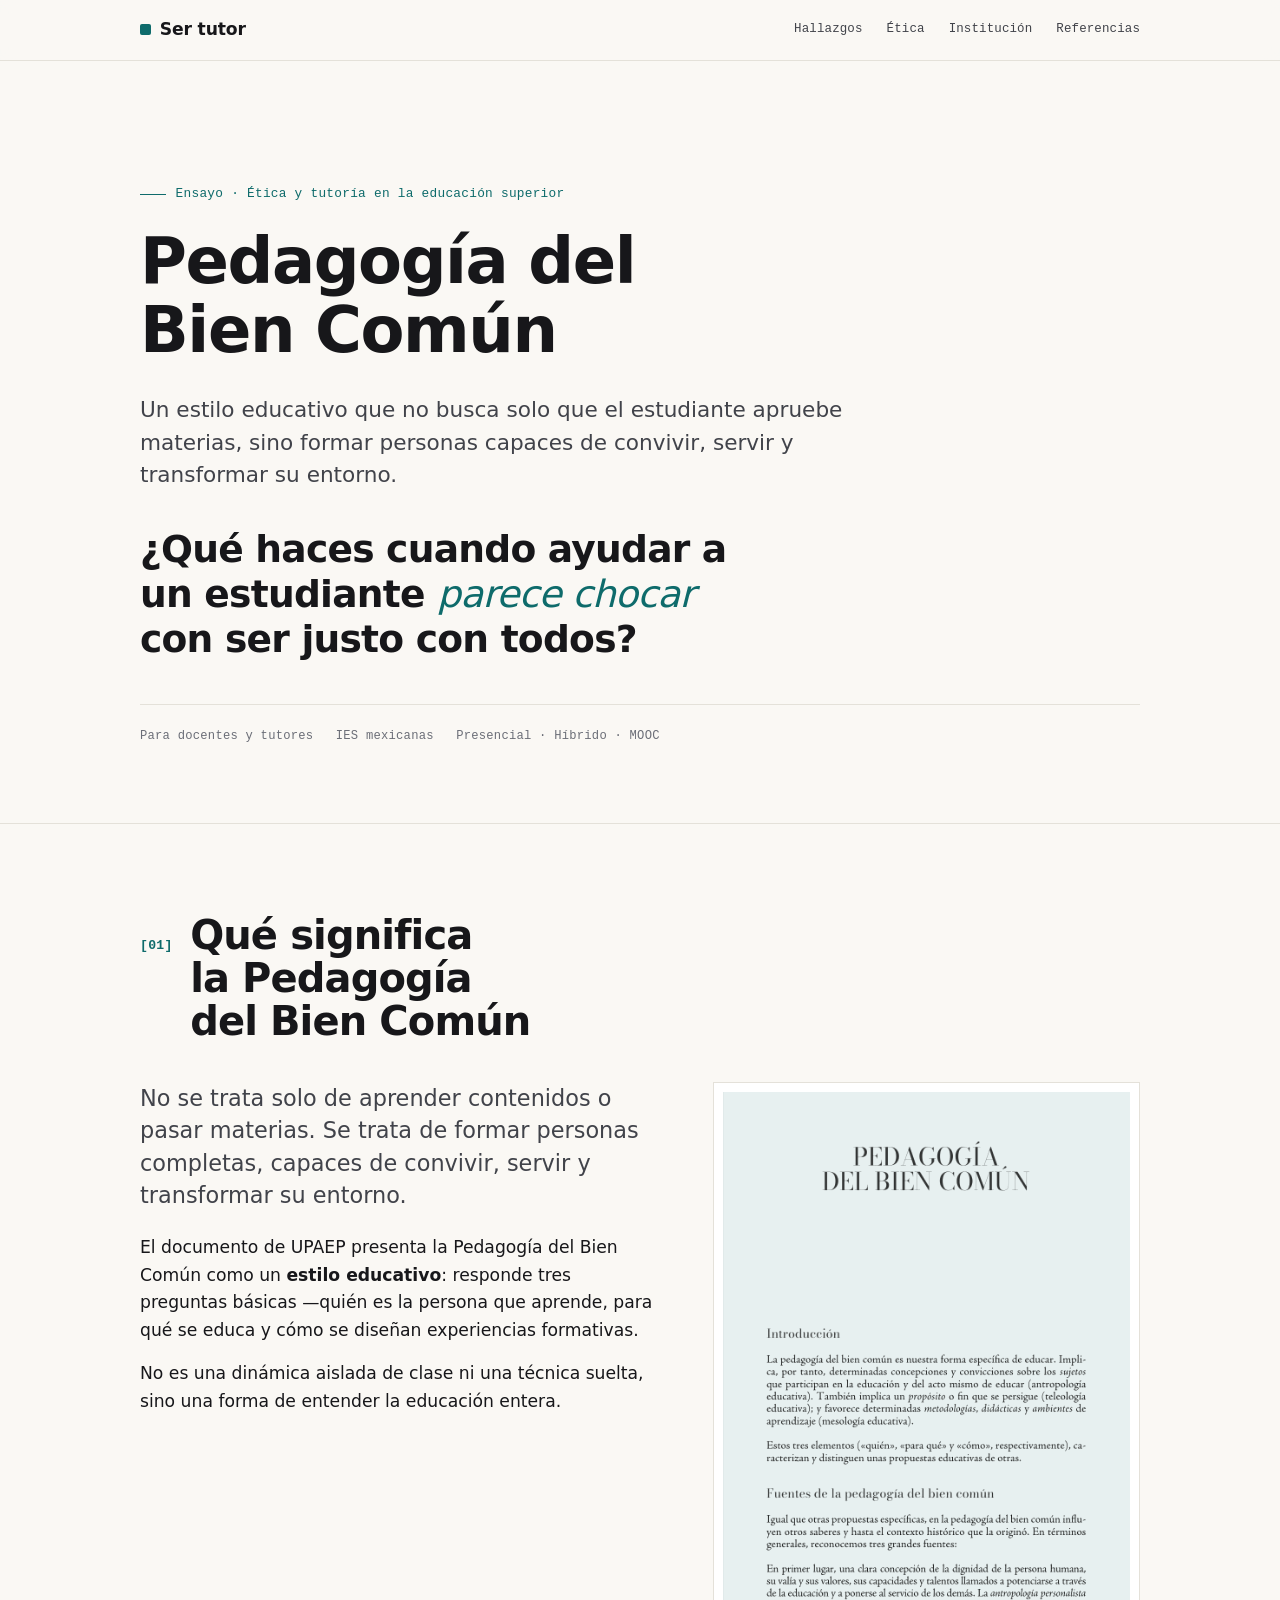
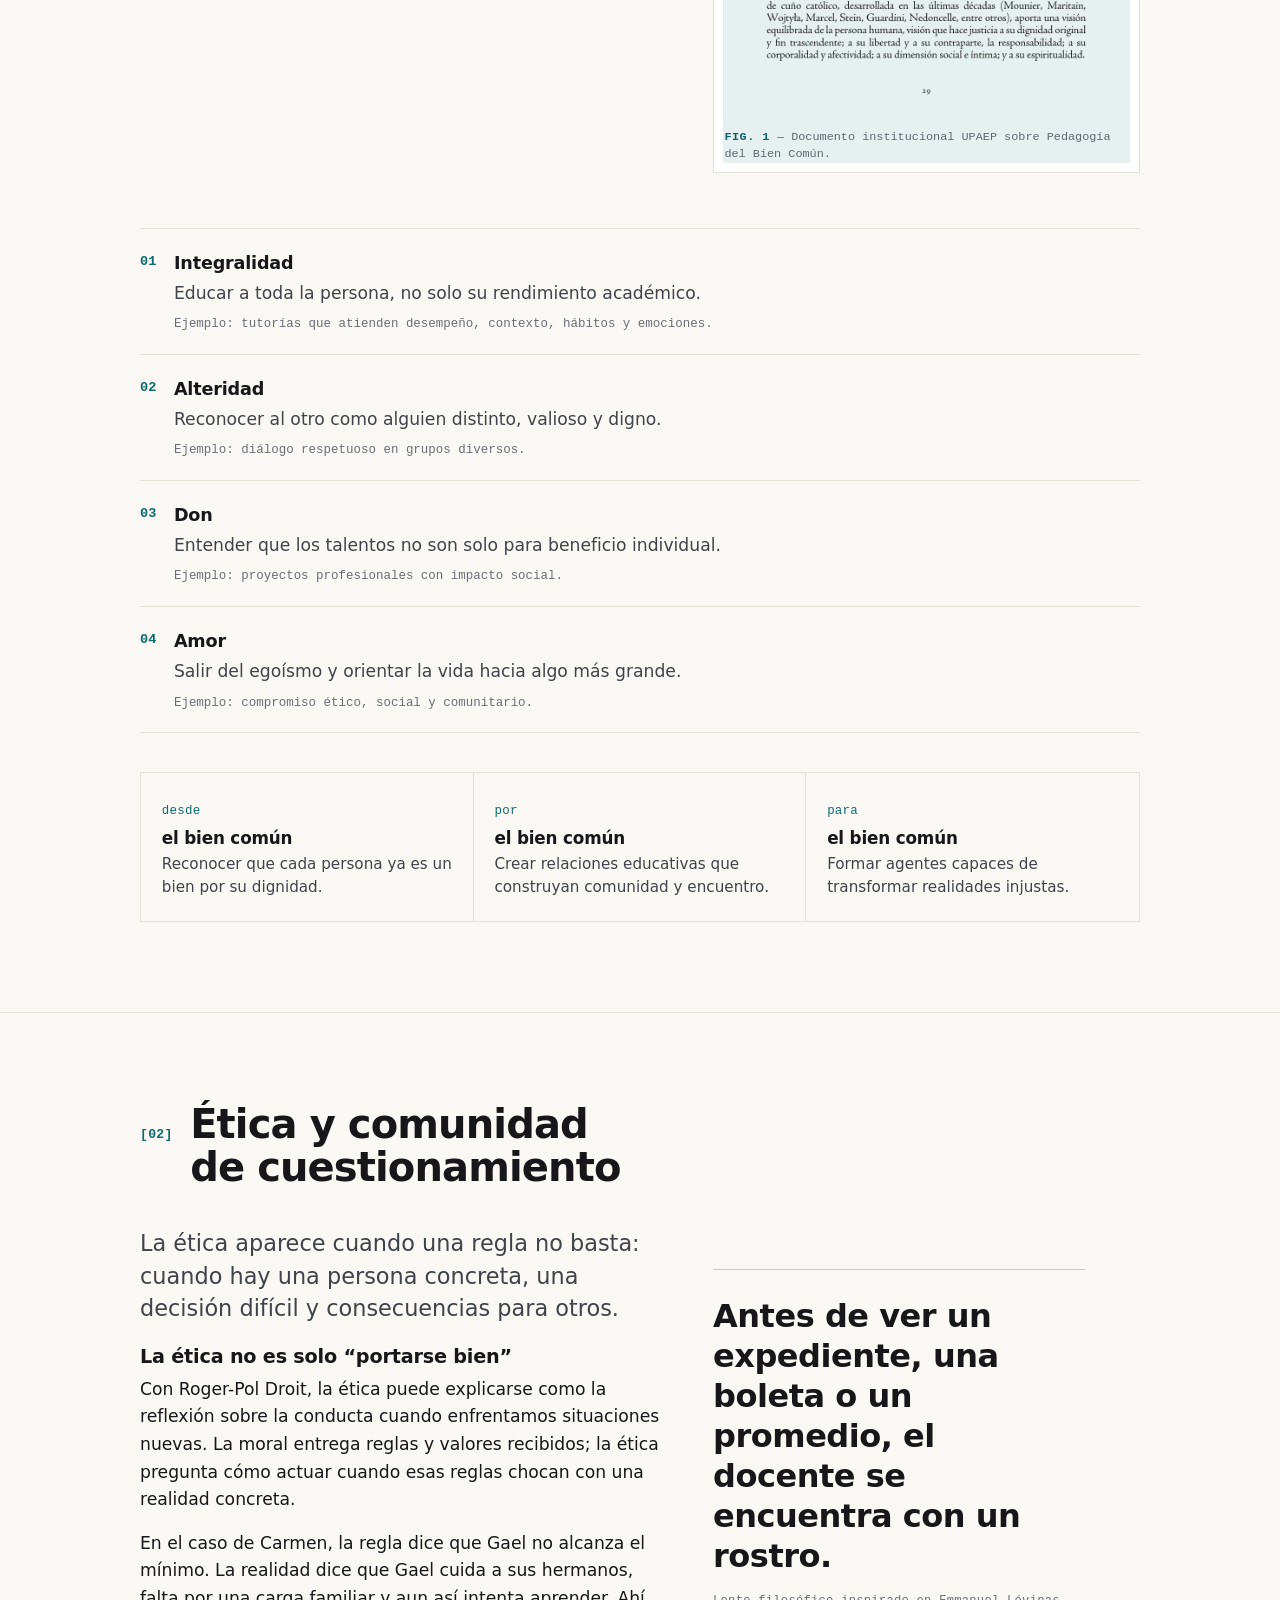
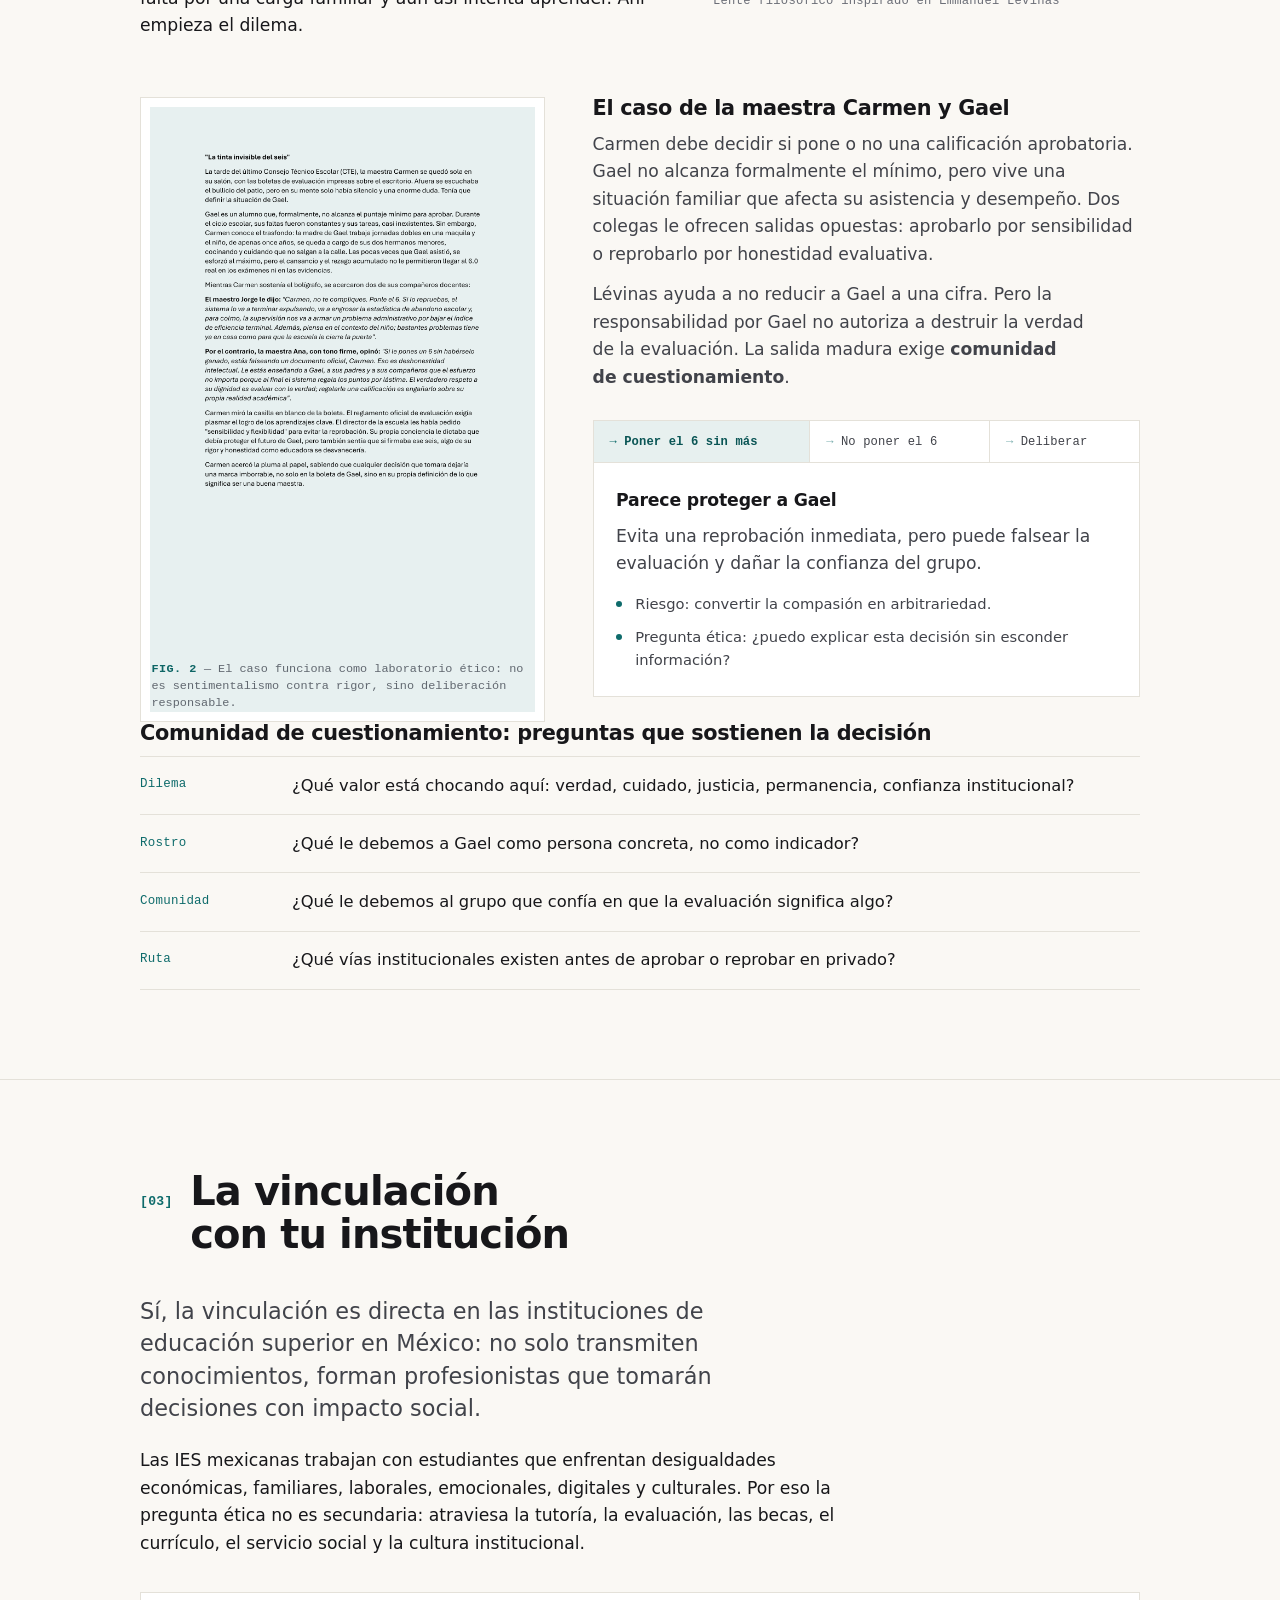
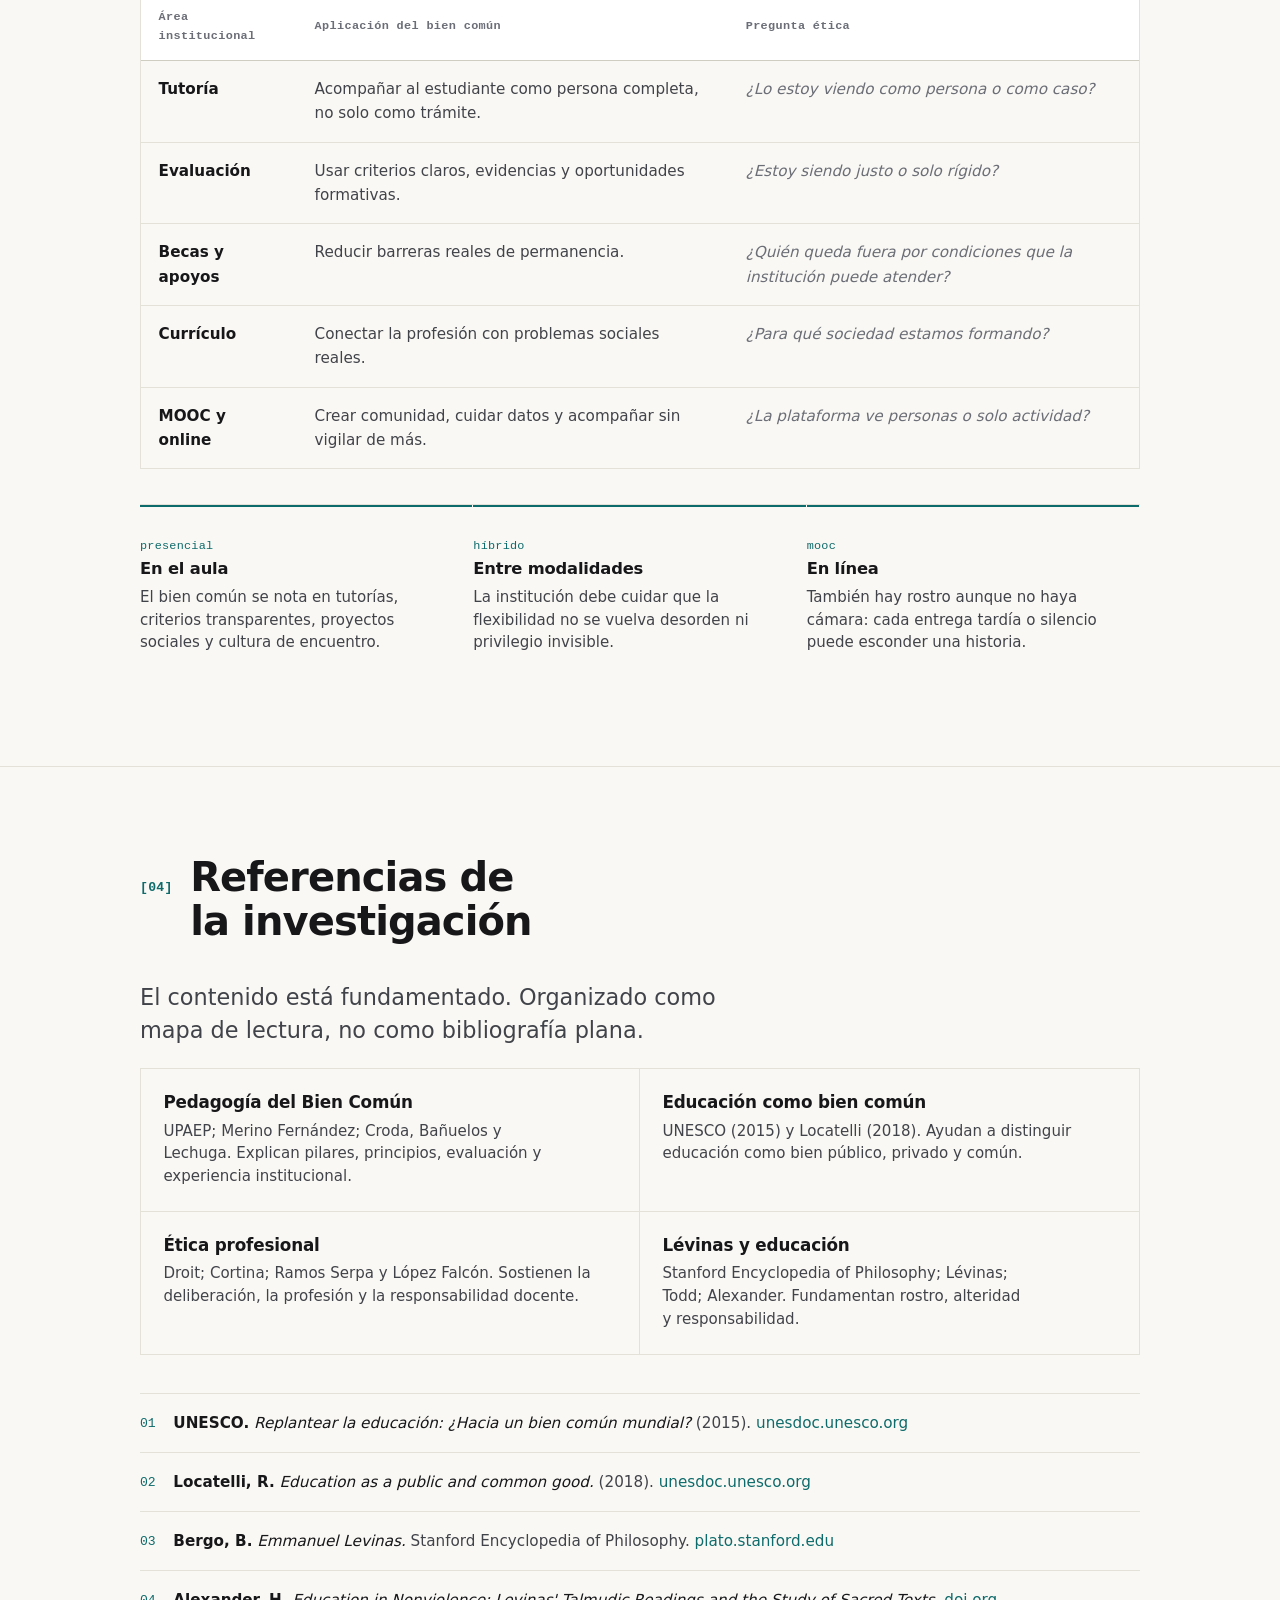
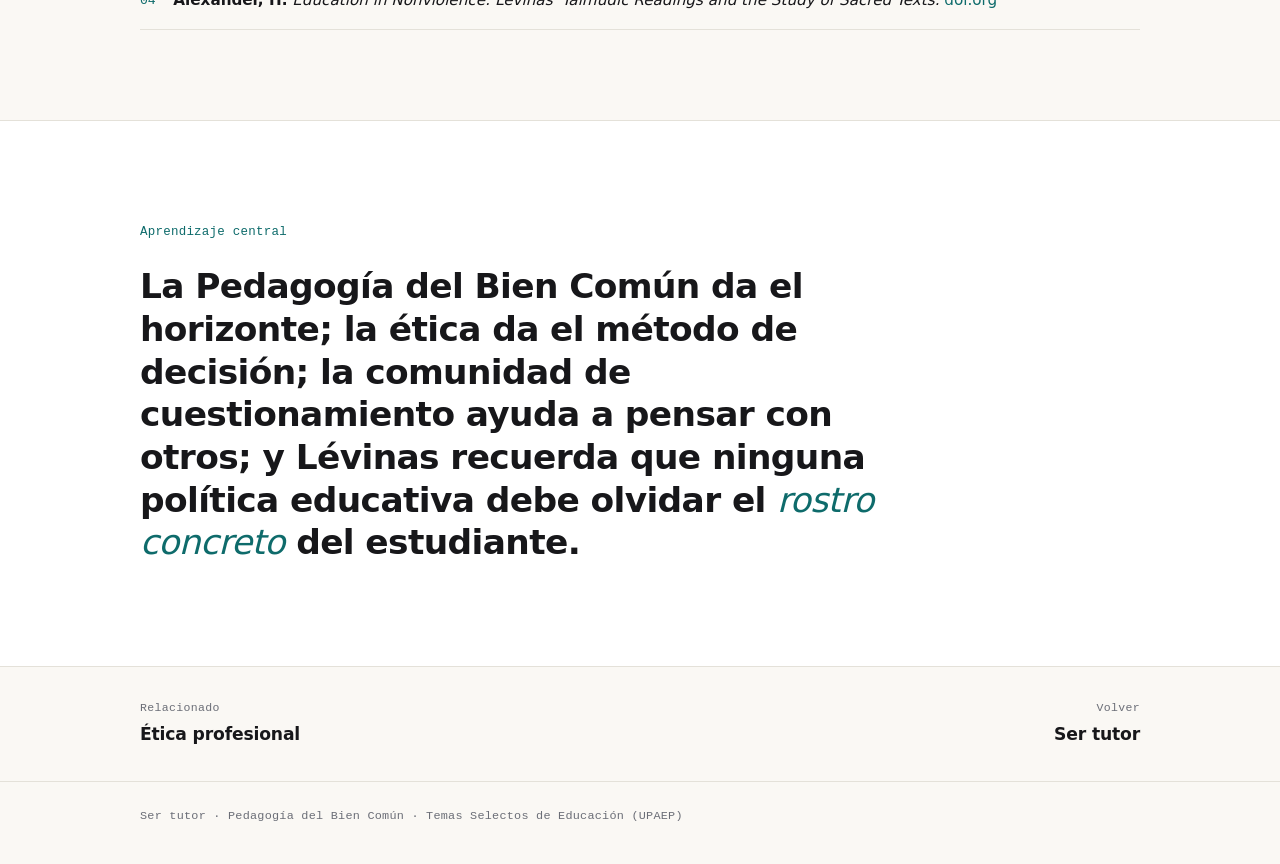
==== docs/bien-comun/index.html @ 8f594c64 "bien-comun: rediseño del sitio real (registro editorial minimal) La página describía el *plan* de un" ====
<!doctype html>
<html lang="es">
<head>
<meta charset="utf-8">
<meta name="viewport" content="width=device-width, initial-scale=1">
<title>Pedagogía del Bien Común · Ser tutor</title>
<meta name="description" content="Un estilo educativo que parte de la dignidad de cada estudiante: qué significa la Pedagogía del Bien Común, su relación con la ética y la comunidad de cuestionamiento, y su vinculación con las instituciones de educación superior en México. Con el caso de Carmen y Gael.">
<style>
  :root{
    --paper:#faf8f4;
    --surface:#ffffff;
    --ink:#17171a;
    --ink-soft:#41434a;
    --muted:#6b6e77;
    --accent:#0e6b6b;
    --accent-strong:#0a5555;
    --accent-wash:#e7f0ef;
    --line:#e4e1d9;
    --line-strong:#cfccc2;

    --sans:system-ui,-apple-system,"Segoe UI",Roboto,Helvetica,Arial,sans-serif;
    --mono:ui-monospace,"SF Mono","Roboto Mono",Menlo,Consolas,monospace;

    --measure:min(100% - 2.5rem, 1000px);
    --prose:66ch;

    --z-nav:100;

    --e-out:cubic-bezier(.22,1,.36,1);
  }

  *,*::before,*::after{box-sizing:border-box}
  html{-webkit-text-size-adjust:100%;scroll-behavior:smooth}
  @media (prefers-reduced-motion:reduce){html{scroll-behavior:auto}}

  body{
    margin:0;
    background:var(--paper);
    color:var(--ink);
    font-family:var(--sans);
    font-size:clamp(1rem,.97rem + .2vw,1.075rem);
    line-height:1.6;
    -webkit-font-smoothing:antialiased;
    text-rendering:optimizeLegibility;
  }

  h1,h2,h3{
    font-weight:640;
    line-height:1.08;
    letter-spacing:-.022em;
    margin:0;
    text-wrap:balance;
  }
  p{margin:0;text-wrap:pretty}
  a{color:var(--accent);text-decoration:none}
  a:hover{color:var(--accent-strong)}
  img{max-width:100%;display:block}

  .wrap{width:var(--measure);margin-inline:auto}

  /* ---------- nav ---------- */
  .nav{
    position:sticky;top:0;z-index:var(--z-nav);
    background:color-mix(in srgb,var(--paper) 86%,transparent);
    backdrop-filter:saturate(1.05) blur(8px);
    border-bottom:1px solid var(--line);
  }
  .nav__in{
    width:var(--measure);margin-inline:auto;
    height:60px;display:flex;align-items:center;justify-content:space-between;gap:1rem;
  }
  .brand{display:inline-flex;align-items:center;gap:.55rem;color:var(--ink);font-weight:600;letter-spacing:-.01em}
  .brand .sq{width:11px;height:11px;background:var(--accent);border-radius:2px}
  .nav__links{display:flex;gap:1.5rem;font-family:var(--mono);font-size:.78rem;letter-spacing:.01em}
  .nav__links a{color:var(--ink-soft)}
  .nav__links a:hover{color:var(--accent)}
  @media (max-width:720px){ .nav__links{display:none} }

  /* ---------- hero ---------- */
  .hero{padding:clamp(4rem,9vw,8rem) 0 clamp(3rem,6vw,5rem)}
  .kicker{
    font-family:var(--mono);font-size:.8rem;letter-spacing:.02em;
    color:var(--accent);text-transform:none;margin:0 0 1.4rem;
    display:inline-flex;align-items:center;gap:.6rem;
  }
  .kicker::before{content:"";width:26px;height:1px;background:var(--accent)}
  .hero h1{font-size:clamp(2.6rem,6.2vw,4rem);max-width:15ch}
  .hero__deck{
    margin:1.8rem 0 0;max-width:52ch;
    font-size:clamp(1.12rem,1rem + .7vw,1.35rem);color:var(--ink-soft);line-height:1.5;
  }
  .hero__q{
    margin:2.2rem 0 0;max-width:24ch;
    font-size:clamp(1.5rem,1.1rem + 2vw,2.35rem);
    line-height:1.2;font-weight:600;letter-spacing:-.02em;text-wrap:balance;
  }
  .hero__q em{font-style:italic;font-weight:500;color:var(--accent)}
  .hero__meta{
    margin:2.6rem 0 0;padding-top:1.4rem;border-top:1px solid var(--line);
    font-family:var(--mono);font-size:.76rem;color:var(--muted);letter-spacing:.02em;
    display:flex;flex-wrap:wrap;gap:.5rem 1.4rem;
  }

  /* ---------- section scaffold ---------- */
  .section{padding:clamp(3.5rem,7vw,6.5rem) 0;border-top:1px solid var(--line)}
  .s-head{
    display:grid;grid-template-columns:auto 1fr;gap:1.1rem;align-items:baseline;
    margin:0 0 2.4rem;
  }
  .s-index{font-family:var(--mono);font-size:.82rem;color:var(--accent);font-weight:600;letter-spacing:.02em;white-space:nowrap}
  .s-head h2{font-size:clamp(1.7rem,1.2rem + 2vw,2.5rem);max-width:20ch}
  .lede{
    font-size:clamp(1.15rem,1rem + .8vw,1.4rem);color:var(--ink-soft);line-height:1.45;
    max-width:44ch;margin:0 0 1.4rem;
  }
  .prose{max-width:var(--prose)}
  .prose p + p{margin-top:1rem}
  .prose h3{font-size:1.2rem;margin:0 0 .5rem;letter-spacing:-.01em}

  /* two-column split */
  .split{display:grid;grid-template-columns:1.1fr .9fr;gap:clamp(1.8rem,4vw,3.4rem);align-items:start}
  @media (max-width:760px){ .split{grid-template-columns:1fr} }

  /* ---------- figures ---------- */
  figure{margin:0}
  .fig{position:relative;background:var(--surface);border:1px solid var(--line);padding:.55rem}
  .fig img{width:100%;height:auto;filter:grayscale(1) contrast(1.03) brightness(1.02)}
  .fig::after{
    content:"";position:absolute;inset:.55rem;
    background:var(--accent);mix-blend-mode:multiply;opacity:.1;pointer-events:none;
  }
  .fig figcaption{
    font-family:var(--mono);font-size:.74rem;color:var(--muted);line-height:1.45;
    margin-top:.6rem;padding-left:.1rem;
  }
  .fig figcaption b{color:var(--accent);font-weight:600;letter-spacing:.04em}

  /* ---------- ruled lists (pillars, questions, refs) ---------- */
  .ruled{margin:0;padding:0;list-style:none;border-top:1px solid var(--line)}
  .ruled > li{
    display:grid;grid-template-columns:auto 1fr;gap:1.1rem;
    padding:1.25rem 0;border-bottom:1px solid var(--line);
  }
  .ruled .n{font-family:var(--mono);font-size:.85rem;color:var(--accent);font-weight:600;padding-top:.15rem}
  .ruled .term{font-weight:640;letter-spacing:-.01em;font-size:1.1rem}
  .ruled .desc{color:var(--ink-soft);margin-top:.15rem}
  .ruled .eg{display:block;margin-top:.5rem;font-family:var(--mono);font-size:.78rem;color:var(--muted);line-height:1.5}

  /* triad: desde / por / para */
  .triad{display:grid;grid-template-columns:repeat(3,1fr);gap:0;margin-top:2.4rem;border:1px solid var(--line)}
  .triad > div{padding:1.4rem 1.3rem;border-right:1px solid var(--line)}
  .triad > div:last-child{border-right:0}
  .triad .prep{font-family:var(--mono);font-size:.78rem;color:var(--accent);letter-spacing:.02em}
  .triad h3{margin:.4rem 0 .4rem;font-size:1.05rem;letter-spacing:-.01em}
  .triad p{color:var(--ink-soft);font-size:.95rem;line-height:1.5}
  @media (max-width:640px){ .triad{grid-template-columns:1fr}.triad>div{border-right:0;border-bottom:1px solid var(--line)}.triad>div:last-child{border-bottom:0} }

  /* ---------- pull quote ---------- */
  .pull{
    margin:2.6rem 0 0;padding-top:1.6rem;border-top:1px solid var(--line-strong);
    max-width:34ch;
  }
  .pull blockquote{
    margin:0;font-size:clamp(1.4rem,1.05rem + 1.6vw,2rem);line-height:1.25;
    font-weight:560;letter-spacing:-.015em;text-wrap:balance;
  }
  .pull cite{
    display:block;margin-top:1rem;font-style:normal;
    font-family:var(--mono);font-size:.76rem;color:var(--muted);letter-spacing:.02em;
  }

  /* ---------- case + route widget ---------- */
  .case{margin-top:clamp(2.4rem,5vw,3.6rem)}
  .case__grid{display:grid;grid-template-columns:.85fr 1.15fr;gap:clamp(1.8rem,4vw,3rem);align-items:start}
  @media (max-width:820px){ .case__grid{grid-template-columns:1fr} }
  .case h3{font-size:1.3rem;margin:0 0 .7rem;letter-spacing:-.015em}
  .case p{color:var(--ink-soft)}
  .case p + p{margin-top:.8rem}

  .routes{margin-top:1.8rem;border:1px solid var(--line);background:var(--surface)}
  .routes__tabs{display:flex;flex-wrap:wrap;gap:0;border-bottom:1px solid var(--line)}
  .route{
    flex:1 1 auto;appearance:none;background:transparent;border:0;cursor:pointer;
    font-family:var(--mono);font-size:.76rem;color:var(--ink-soft);letter-spacing:.01em;
    padding:.85rem 1rem;text-align:left;border-right:1px solid var(--line);
    display:inline-flex;align-items:center;gap:.45rem;transition:color .2s var(--e-out),background .2s var(--e-out);
  }
  .route:last-child{border-right:0}
  .route::before{content:"→";color:var(--accent);opacity:.55;transition:opacity .2s var(--e-out)}
  .route:hover{color:var(--ink);background:var(--accent-wash)}
  .route[aria-pressed="true"]{color:var(--accent-strong);background:var(--accent-wash);font-weight:600}
  .route[aria-pressed="true"]::before{opacity:1}
  .route:focus-visible{outline:2px solid var(--accent);outline-offset:-2px}

  .route-panel{padding:1.5rem 1.4rem}
  .route-panel h4{margin:0 0 .5rem;font-size:1.08rem;font-weight:640;letter-spacing:-.01em}
  .route-panel p{margin:0 0 .9rem;color:var(--ink-soft)}
  .route-panel ul{margin:0;padding:0;list-style:none;display:grid;gap:.55rem}
  .route-panel li{position:relative;padding-left:1.2rem;font-size:.92rem;color:var(--ink-soft)}
  .route-panel li::before{content:"";position:absolute;left:0;top:.62em;width:6px;height:6px;background:var(--accent);border-radius:50%}
  .route-swap{transition:opacity .22s var(--e-out)}
  .route-swap.is-swapping{opacity:0}

  /* community questions */
  .cq-head{font-size:1.15rem;margin:clamp(2.4rem,5vw,3.2rem) 0 1.4rem;letter-spacing:-.01em}
  .cq{margin:0;padding:0;list-style:none;border-top:1px solid var(--line)}
  .cq li{display:grid;grid-template-columns:8.5rem 1fr;gap:1rem;padding:1.05rem 0;border-bottom:1px solid var(--line)}
  .cq .lbl{font-family:var(--mono);font-size:.78rem;color:var(--accent);letter-spacing:.02em;padding-top:.1rem}
  .cq .qq{color:var(--ink);font-size:1.02rem;line-height:1.45}
  @media (max-width:560px){ .cq li{grid-template-columns:1fr;gap:.25rem} }

  /* ---------- table ---------- */
  .table-scroll{overflow-x:auto;margin-top:2.2rem;border:1px solid var(--line)}
  table{border-collapse:collapse;width:100%;min-width:640px;font-size:.95rem}
  thead th{
    text-align:left;font-family:var(--mono);font-size:.74rem;letter-spacing:.03em;color:var(--muted);
    font-weight:600;padding:.9rem 1.1rem;border-bottom:1px solid var(--line-strong);background:var(--surface);
  }
  tbody td{padding:1rem 1.1rem;border-bottom:1px solid var(--line);vertical-align:top;color:var(--ink-soft)}
  tbody tr:last-child td{border-bottom:0}
  tbody td:first-child{color:var(--ink);font-weight:600}
  tbody td:last-child{font-style:italic;color:var(--muted)}

  /* modes row */
  .modes{display:grid;grid-template-columns:repeat(3,1fr);gap:0;margin-top:2.2rem;border-top:1px solid var(--line)}
  .modes > div{padding:1.4rem 1.3rem 1.4rem 0;border-top:2px solid var(--accent);margin-right:1px}
  .modes h3{font-size:1.02rem;margin:.2rem 0 .5rem;letter-spacing:-.01em}
  .modes p{color:var(--ink-soft);font-size:.94rem;line-height:1.5}
  .modes .mk{font-family:var(--mono);font-size:.74rem;color:var(--accent);letter-spacing:.02em}
  @media (max-width:640px){ .modes{grid-template-columns:1fr;gap:1.4rem} }

  /* ---------- references ---------- */
  .ref-groups{display:grid;grid-template-columns:repeat(2,1fr);gap:0;border:1px solid var(--line)}
  .ref-groups > div{padding:1.5rem 1.4rem;border-right:1px solid var(--line);border-bottom:1px solid var(--line)}
  .ref-groups > div:nth-child(2n){border-right:0}
  .ref-groups > div:nth-last-child(-n+2){border-bottom:0}
  .ref-groups h3{font-size:1.05rem;margin:0 0 .5rem;letter-spacing:-.01em}
  .ref-groups p{color:var(--ink-soft);font-size:.94rem;line-height:1.5}
  @media (max-width:640px){
    .ref-groups{grid-template-columns:1fr}
    .ref-groups > div{border-right:0}
    .ref-groups > div:nth-last-child(-n+2){border-bottom:1px solid var(--line)}
    .ref-groups > div:last-child{border-bottom:0}
  }
  .sources{margin:2.4rem 0 0;padding:0;list-style:none;counter-reset:src;border-top:1px solid var(--line)}
  .sources li{
    counter-increment:src;display:grid;grid-template-columns:auto 1fr;gap:1.1rem;
    padding:1.05rem 0;border-bottom:1px solid var(--line);font-size:.95rem;color:var(--ink-soft);
  }
  .sources li::before{content:counter(src,decimal-leading-zero);font-family:var(--mono);font-size:.82rem;color:var(--accent);padding-top:.1rem}
  .sources em{font-style:italic;color:var(--ink)}
  .sources cite{font-style:normal;color:var(--ink);font-weight:600}

  /* ---------- closing ---------- */
  .closing{padding:clamp(4rem,8vw,7rem) 0;border-top:1px solid var(--line);background:var(--surface)}
  .closing p{
    max-width:34ch;font-size:clamp(1.4rem,1.05rem + 1.7vw,2.15rem);line-height:1.24;
    font-weight:560;letter-spacing:-.018em;text-wrap:balance;
  }
  .closing p em{font-style:italic;color:var(--accent);font-weight:500}
  .closing .tag{display:block;font-family:var(--mono);font-size:.78rem;color:var(--accent);letter-spacing:.02em;margin-bottom:1.4rem}

  /* ---------- pager + footer ---------- */
  .pager{border-top:1px solid var(--line)}
  .pager__in{width:var(--measure);margin-inline:auto;display:flex;justify-content:space-between;gap:1.5rem;padding:2rem 0}
  .pager a{max-width:46%;color:var(--ink);font-weight:600;letter-spacing:-.01em}
  .pager a:hover{color:var(--accent)}
  .pager .dir{display:block;font-family:var(--mono);font-size:.72rem;color:var(--muted);letter-spacing:.03em;font-weight:400;margin-bottom:.2rem}
  .pager .nx{text-align:right;margin-left:auto}
  .foot{border-top:1px solid var(--line);padding:1.6rem 0 2.4rem}
  .foot__in{width:var(--measure);margin-inline:auto;font-family:var(--mono);font-size:.74rem;color:var(--muted);letter-spacing:.02em}

  /* ---------- motion: default is fully visible; is-in plays a one-shot entrance ---------- */
  @keyframes revealIn{from{opacity:0;transform:translateY(16px)}to{opacity:1;transform:none}}
  .reveal.is-in{animation:revealIn .7s var(--e-out) both}
  @media (prefers-reduced-motion:reduce){
    .reveal.is-in{animation:none}
    .route-swap,.route{transition:none}
  }
</style>
</head>
<body>

<header class="nav">
  <div class="nav__in">
    <a class="brand" href="../index.html"><span class="sq" aria-hidden="true"></span>Ser tutor</a>
    <nav class="nav__links" aria-label="Secciones">
      <a href="#hallazgos">Hallazgos</a>
      <a href="#etica">Ética</a>
      <a href="#institucion">Institución</a>
      <a href="#referencias">Referencias</a>
    </nav>
  </div>
</header>

<main>
  <!-- HERO -->
  <section class="hero">
    <div class="wrap">
      <p class="kicker">Ensayo · Ética y tutoría en la educación superior</p>
      <h1>Pedagogía del Bien Común</h1>
      <p class="hero__deck">Un estilo educativo que no busca solo que el estudiante apruebe materias, sino formar personas capaces de convivir, servir y transformar su entorno.</p>
      <p class="hero__q">¿Qué haces cuando ayudar a un estudiante <em>parece chocar</em> con ser justo con todos?</p>
      <p class="hero__meta">
        <span>Para docentes y tutores</span>
        <span>IES mexicanas</span>
        <span>Presencial · Híbrido · MOOC</span>
      </p>
    </div>
  </section>

  <!-- 01 HALLAZGOS -->
  <section class="section" id="hallazgos">
    <div class="wrap">
      <div class="s-head">
        <span class="s-index">[01]</span>
        <h2>Qué significa la Pedagogía del Bien Común</h2>
      </div>

      <div class="split">
        <div class="prose">
          <p class="lede">No se trata solo de aprender contenidos o pasar materias. Se trata de formar personas completas, capaces de convivir, servir y transformar su entorno.</p>
          <p>El documento de UPAEP presenta la Pedagogía del Bien Común como un <strong>estilo educativo</strong>: responde tres preguntas básicas —quién es la persona que aprende, para qué se educa y cómo se diseñan experiencias formativas.</p>
          <p>No es una dinámica aislada de clase ni una técnica suelta, sino una forma de entender la educación entera.</p>
        </div>
        <figure class="fig reveal">
          <img src="assets/upaep-pedagogia.jpg" alt="Página del documento institucional de UPAEP donde inicia la sección sobre Pedagogía del Bien Común" loading="lazy">
          <figcaption><b>FIG. 1</b> — Documento institucional UPAEP sobre Pedagogía del Bien Común.</figcaption>
        </figure>
      </div>

      <ol class="ruled reveal" style="margin-top:clamp(2.4rem,5vw,3.4rem)">
        <li>
          <span class="n">01</span>
          <div>
            <span class="term">Integralidad</span>
            <p class="desc">Educar a toda la persona, no solo su rendimiento académico.</p>
            <small class="eg">Ejemplo: tutorías que atienden desempeño, contexto, hábitos y emociones.</small>
          </div>
        </li>
        <li>
          <span class="n">02</span>
          <div>
            <span class="term">Alteridad</span>
            <p class="desc">Reconocer al otro como alguien distinto, valioso y digno.</p>
            <small class="eg">Ejemplo: diálogo respetuoso en grupos diversos.</small>
          </div>
        </li>
        <li>
          <span class="n">03</span>
          <div>
            <span class="term">Don</span>
            <p class="desc">Entender que los talentos no son solo para beneficio individual.</p>
            <small class="eg">Ejemplo: proyectos profesionales con impacto social.</small>
          </div>
        </li>
        <li>
          <span class="n">04</span>
          <div>
            <span class="term">Amor</span>
            <p class="desc">Salir del egoísmo y orientar la vida hacia algo más grande.</p>
            <small class="eg">Ejemplo: compromiso ético, social y comunitario.</small>
          </div>
        </li>
      </ol>

      <div class="triad reveal">
        <div>
          <span class="prep">desde</span>
          <h3>el bien común</h3>
          <p>Reconocer que cada persona ya es un bien por su dignidad.</p>
        </div>
        <div>
          <span class="prep">por</span>
          <h3>el bien común</h3>
          <p>Crear relaciones educativas que construyan comunidad y encuentro.</p>
        </div>
        <div>
          <span class="prep">para</span>
          <h3>el bien común</h3>
          <p>Formar agentes capaces de transformar realidades injustas.</p>
        </div>
      </div>
    </div>
  </section>

  <!-- 02 ÉTICA -->
  <section class="section" id="etica">
    <div class="wrap">
      <div class="s-head">
        <span class="s-index">[02]</span>
        <h2>Ética y comunidad de cuestionamiento</h2>
      </div>

      <div class="split">
        <div class="prose">
          <p class="lede">La ética aparece cuando una regla no basta: cuando hay una persona concreta, una decisión difícil y consecuencias para otros.</p>
          <h3>La ética no es solo “portarse bien”</h3>
          <p>Con Roger-Pol Droit, la ética puede explicarse como la reflexión sobre la conducta cuando enfrentamos situaciones nuevas. La moral entrega reglas y valores recibidos; la ética pregunta cómo actuar cuando esas reglas chocan con una realidad concreta.</p>
          <p>En el caso de Carmen, la regla dice que Gael no alcanza el mínimo. La realidad dice que Gael cuida a sus hermanos, falta por una carga familiar y aun así intenta aprender. Ahí empieza el dilema.</p>
        </div>
        <div class="pull reveal">
          <blockquote>Antes de ver un expediente, una boleta o un promedio, el docente se encuentra con un rostro.</blockquote>
          <cite>Lente filosófico inspirado en Emmanuel Lévinas</cite>
        </div>
      </div>

      <div class="case">
        <div class="case__grid">
          <figure class="fig reveal">
            <img src="assets/tinta-seis-caso.jpg" alt="Documento del caso «La tinta invisible del seis»" loading="lazy">
            <figcaption><b>FIG. 2</b> — El caso funciona como laboratorio ético: no es sentimentalismo contra rigor, sino deliberación responsable.</figcaption>
          </figure>
          <div>
            <h3>El caso de la maestra Carmen y Gael</h3>
            <p>Carmen debe decidir si pone o no una calificación aprobatoria. Gael no alcanza formalmente el mínimo, pero vive una situación familiar que afecta su asistencia y desempeño. Dos colegas le ofrecen salidas opuestas: aprobarlo por sensibilidad o reprobarlo por honestidad evaluativa.</p>
            <p>Lévinas ayuda a no reducir a Gael a una cifra. Pero la responsabilidad por Gael no autoriza a destruir la verdad de la evaluación. La salida madura exige <strong>comunidad de cuestionamiento</strong>.</p>

            <div class="routes" role="group" aria-label="Rutas de decisión del caso">
              <div class="routes__tabs">
                <button type="button" class="route" data-route="six" aria-pressed="true">Poner el 6 sin más</button>
                <button type="button" class="route" data-route="fail" aria-pressed="false">No poner el 6</button>
                <button type="button" class="route" data-route="deliberate" aria-pressed="false">Deliberar</button>
              </div>
              <div class="route-panel" id="routePanel" aria-live="polite">
                <div class="route-swap" id="routeSwap">
                  <h4>Parece proteger a Gael</h4>
                  <p>Evita una reprobación inmediata, pero puede falsear la evaluación y dañar la confianza del grupo.</p>
                  <ul>
                    <li>Riesgo: convertir la compasión en arbitrariedad.</li>
                    <li>Pregunta ética: ¿puedo explicar esta decisión sin esconder información?</li>
                  </ul>
                </div>
              </div>
            </div>
          </div>
        </div>

        <h3 class="cq-head">Comunidad de cuestionamiento: preguntas que sostienen la decisión</h3>
        <ul class="cq reveal">
          <li><span class="lbl">Dilema</span><span class="qq">¿Qué valor está chocando aquí: verdad, cuidado, justicia, permanencia, confianza institucional?</span></li>
          <li><span class="lbl">Rostro</span><span class="qq">¿Qué le debemos a Gael como persona concreta, no como indicador?</span></li>
          <li><span class="lbl">Comunidad</span><span class="qq">¿Qué le debemos al grupo que confía en que la evaluación significa algo?</span></li>
          <li><span class="lbl">Ruta</span><span class="qq">¿Qué vías institucionales existen antes de aprobar o reprobar en privado?</span></li>
        </ul>
      </div>
    </div>
  </section>

  <!-- 03 INSTITUCIÓN -->
  <section class="section" id="institucion">
    <div class="wrap">
      <div class="s-head">
        <span class="s-index">[03]</span>
        <h2>La vinculación con tu institución</h2>
      </div>

      <div class="prose">
        <p class="lede">Sí, la vinculación es directa en las instituciones de educación superior en México: no solo transmiten conocimientos, forman profesionistas que tomarán decisiones con impacto social.</p>
        <p>Las IES mexicanas trabajan con estudiantes que enfrentan desigualdades económicas, familiares, laborales, emocionales, digitales y culturales. Por eso la pregunta ética no es secundaria: atraviesa la tutoría, la evaluación, las becas, el currículo, el servicio social y la cultura institucional.</p>
      </div>

      <div class="table-scroll reveal">
        <table>
          <thead>
            <tr>
              <th scope="col">Área institucional</th>
              <th scope="col">Aplicación del bien común</th>
              <th scope="col">Pregunta ética</th>
            </tr>
          </thead>
          <tbody>
            <tr><td>Tutoría</td><td>Acompañar al estudiante como persona completa, no solo como trámite.</td><td>¿Lo estoy viendo como persona o como caso?</td></tr>
            <tr><td>Evaluación</td><td>Usar criterios claros, evidencias y oportunidades formativas.</td><td>¿Estoy siendo justo o solo rígido?</td></tr>
            <tr><td>Becas y apoyos</td><td>Reducir barreras reales de permanencia.</td><td>¿Quién queda fuera por condiciones que la institución puede atender?</td></tr>
            <tr><td>Currículo</td><td>Conectar la profesión con problemas sociales reales.</td><td>¿Para qué sociedad estamos formando?</td></tr>
            <tr><td>MOOC y online</td><td>Crear comunidad, cuidar datos y acompañar sin vigilar de más.</td><td>¿La plataforma ve personas o solo actividad?</td></tr>
          </tbody>
        </table>
      </div>

      <div class="modes reveal">
        <div>
          <span class="mk">presencial</span>
          <h3>En el aula</h3>
          <p>El bien común se nota en tutorías, criterios transparentes, proyectos sociales y cultura de encuentro.</p>
        </div>
        <div>
          <span class="mk">híbrido</span>
          <h3>Entre modalidades</h3>
          <p>La institución debe cuidar que la flexibilidad no se vuelva desorden ni privilegio invisible.</p>
        </div>
        <div>
          <span class="mk">mooc</span>
          <h3>En línea</h3>
          <p>También hay rostro aunque no haya cámara: cada entrega tardía o silencio puede esconder una historia.</p>
        </div>
      </div>
    </div>
  </section>

  <!-- 04 REFERENCIAS -->
  <section class="section" id="referencias">
    <div class="wrap">
      <div class="s-head">
        <span class="s-index">[04]</span>
        <h2>Referencias de la investigación</h2>
      </div>

      <p class="lede">El contenido está fundamentado. Organizado como mapa de lectura, no como bibliografía plana.</p>

      <div class="ref-groups reveal">
        <div>
          <h3>Pedagogía del Bien Común</h3>
          <p>UPAEP; Merino Fernández; Croda, Bañuelos y Lechuga. Explican pilares, principios, evaluación y experiencia institucional.</p>
        </div>
        <div>
          <h3>Educación como bien común</h3>
          <p>UNESCO (2015) y Locatelli (2018). Ayudan a distinguir educación como bien público, privado y común.</p>
        </div>
        <div>
          <h3>Ética profesional</h3>
          <p>Droit; Cortina; Ramos Serpa y López Falcón. Sostienen la deliberación, la profesión y la responsabilidad docente.</p>
        </div>
        <div>
          <h3>Lévinas y educación</h3>
          <p>Stanford Encyclopedia of Philosophy; Lévinas; Todd; Alexander. Fundamentan rostro, alteridad y responsabilidad.</p>
        </div>
      </div>

      <ol class="sources">
        <li><div><cite>UNESCO.</cite> <em>Replantear la educación: ¿Hacia un bien común mundial?</em> (2015). <a href="https://unesdoc.unesco.org/ark:/48223/pf0000232697" target="_blank" rel="noopener">unesdoc.unesco.org</a></div></li>
        <li><div><cite>Locatelli, R.</cite> <em>Education as a public and common good.</em> (2018). <a href="https://unesdoc.unesco.org/ark:/48223/pf0000261614" target="_blank" rel="noopener">unesdoc.unesco.org</a></div></li>
        <li><div><cite>Bergo, B.</cite> <em>Emmanuel Levinas.</em> Stanford Encyclopedia of Philosophy. <a href="https://plato.stanford.edu/entries/levinas/" target="_blank" rel="noopener">plato.stanford.edu</a></div></li>
        <li><div><cite>Alexander, H.</cite> <em>Education in Nonviolence: Levinas' Talmudic Readings and the Study of Sacred Texts.</em> <a href="https://doi.org/10.1080/17449642.2014.890273" target="_blank" rel="noopener">doi.org</a></div></li>
      </ol>
    </div>
  </section>
</main>

<section class="closing">
  <div class="wrap">
    <span class="tag">Aprendizaje central</span>
    <p>La Pedagogía del Bien Común da el horizonte; la ética da el método de decisión; la comunidad de cuestionamiento ayuda a pensar con otros; y Lévinas recuerda que ninguna política educativa debe olvidar el <em>rostro concreto</em> del estudiante.</p>
  </div>
</section>

<nav class="pager" aria-label="Navegación del libro">
  <div class="pager__in">
    <a href="../cap6.html"><span class="dir">Relacionado</span>Ética profesional</a>
    <a class="nx" href="../index.html"><span class="dir">Volver</span>Ser tutor</a>
  </div>
</nav>

<footer class="foot">
  <div class="foot__in">Ser tutor · Pedagogía del Bien Común · Temas Selectos de Educación (UPAEP)</div>
</footer>

<script>
(function(){
  /* ---- case route widget ---- */
  var data={
    six:{
      title:"Parece proteger a Gael",
      body:"Evita una reprobación inmediata, pero puede falsear la evaluación y dañar la confianza del grupo.",
      bullets:["Riesgo: convertir la compasión en arbitrariedad.","Pregunta ética: ¿puedo explicar esta decisión sin esconder información?"]
    },
    fail:{
      title:"Parece proteger la regla",
      body:"Defiende la formalidad de la evaluación, pero puede ignorar una desigualdad real que la institución debería atender.",
      bullets:["Riesgo: confundir justicia con rigidez.","Pregunta ética: ¿estoy castigando una condición de vida que impidió aprender?"]
    },
    deliberate:{
      title:"Busca justicia con verdad",
      body:"Activa apoyos, documenta criterios, revisa evidencias, abre una ruta de recuperación y evita decidir en soledad.",
      bullets:["Riesgo: exige más trabajo institucional.","Pregunta ética: ¿qué decisión cuida a Gael sin romper la confianza común?"]
    }
  };
  var buttons=[].slice.call(document.querySelectorAll(".route"));
  var panel=document.getElementById("routePanel");
  var reduce=window.matchMedia("(prefers-reduced-motion:reduce)").matches;

  function build(item){
    var wrap=document.createElement("div");
    wrap.className="route-swap";
    var h=document.createElement("h4");h.textContent=item.title;
    var p=document.createElement("p");p.textContent=item.body;
    var ul=document.createElement("ul");
    item.bullets.forEach(function(t){var li=document.createElement("li");li.textContent=t;ul.appendChild(li);});
    wrap.appendChild(h);wrap.appendChild(p);wrap.appendChild(ul);
    return wrap;
  }
  function render(key){
    var item=data[key];if(!item)return;
    buttons.forEach(function(b){b.setAttribute("aria-pressed",b.getAttribute("data-route")===key?"true":"false");});
    var current=panel.querySelector(".route-swap");
    var next=build(item);
    if(reduce||!current){panel.innerHTML="";panel.appendChild(next);return;}
    current.classList.add("is-swapping");
    var done=false;
    var swap=function(){if(done)return;done=true;panel.innerHTML="";panel.appendChild(next);};
    current.addEventListener("transitionend",swap,{once:true});
    setTimeout(swap,260);
  }
  buttons.forEach(function(b){b.addEventListener("click",function(){render(b.getAttribute("data-route"));});});

  /* ---- scroll reveal: content is visible by default; is-in only adds a one-shot entrance ---- */
  if(!reduce && "IntersectionObserver" in window){
    var reveals=[].slice.call(document.querySelectorAll(".reveal"));
    var io=new IntersectionObserver(function(entries){
      entries.forEach(function(e){if(e.isIntersecting){e.target.classList.add("is-in");io.unobserve(e.target);}});
    },{rootMargin:"0px 0px -8% 0px",threshold:.08});
    reveals.forEach(function(el){io.observe(el);});
  }
})();
</script>
</body>
</html>
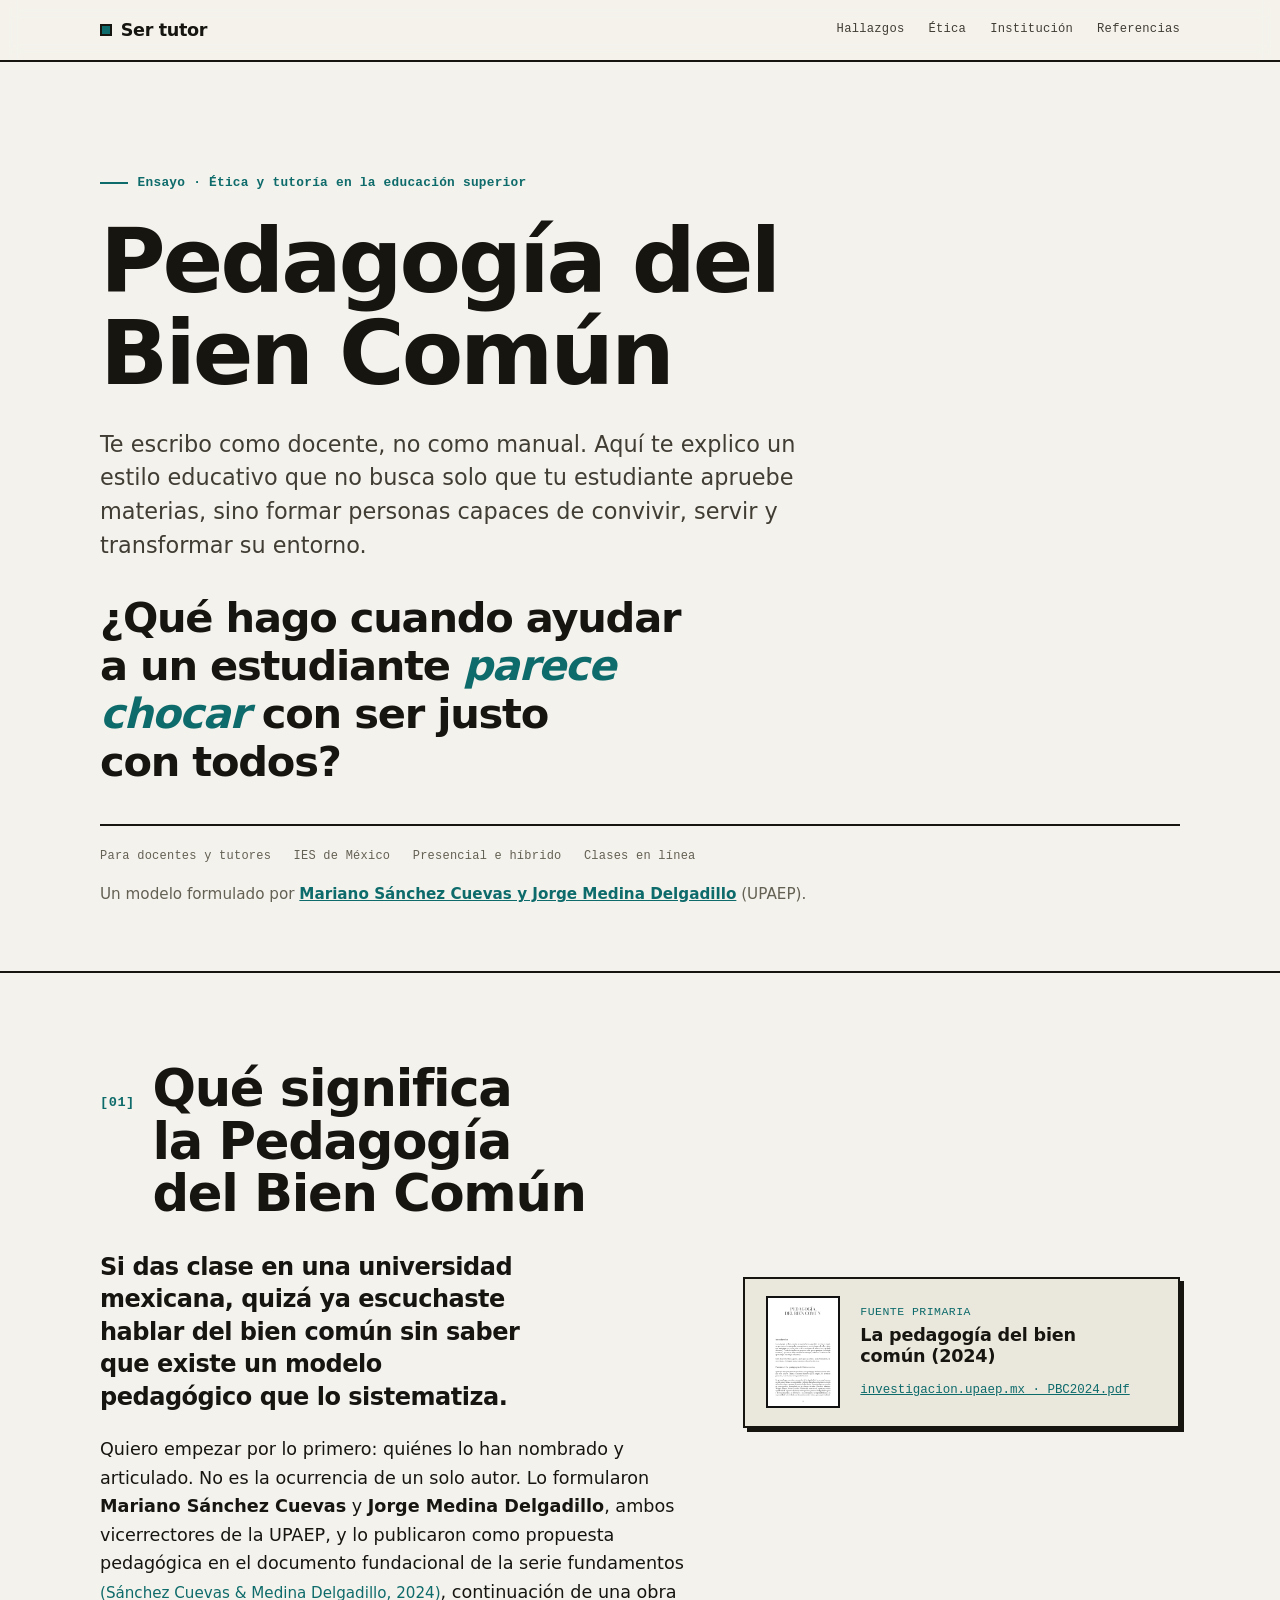
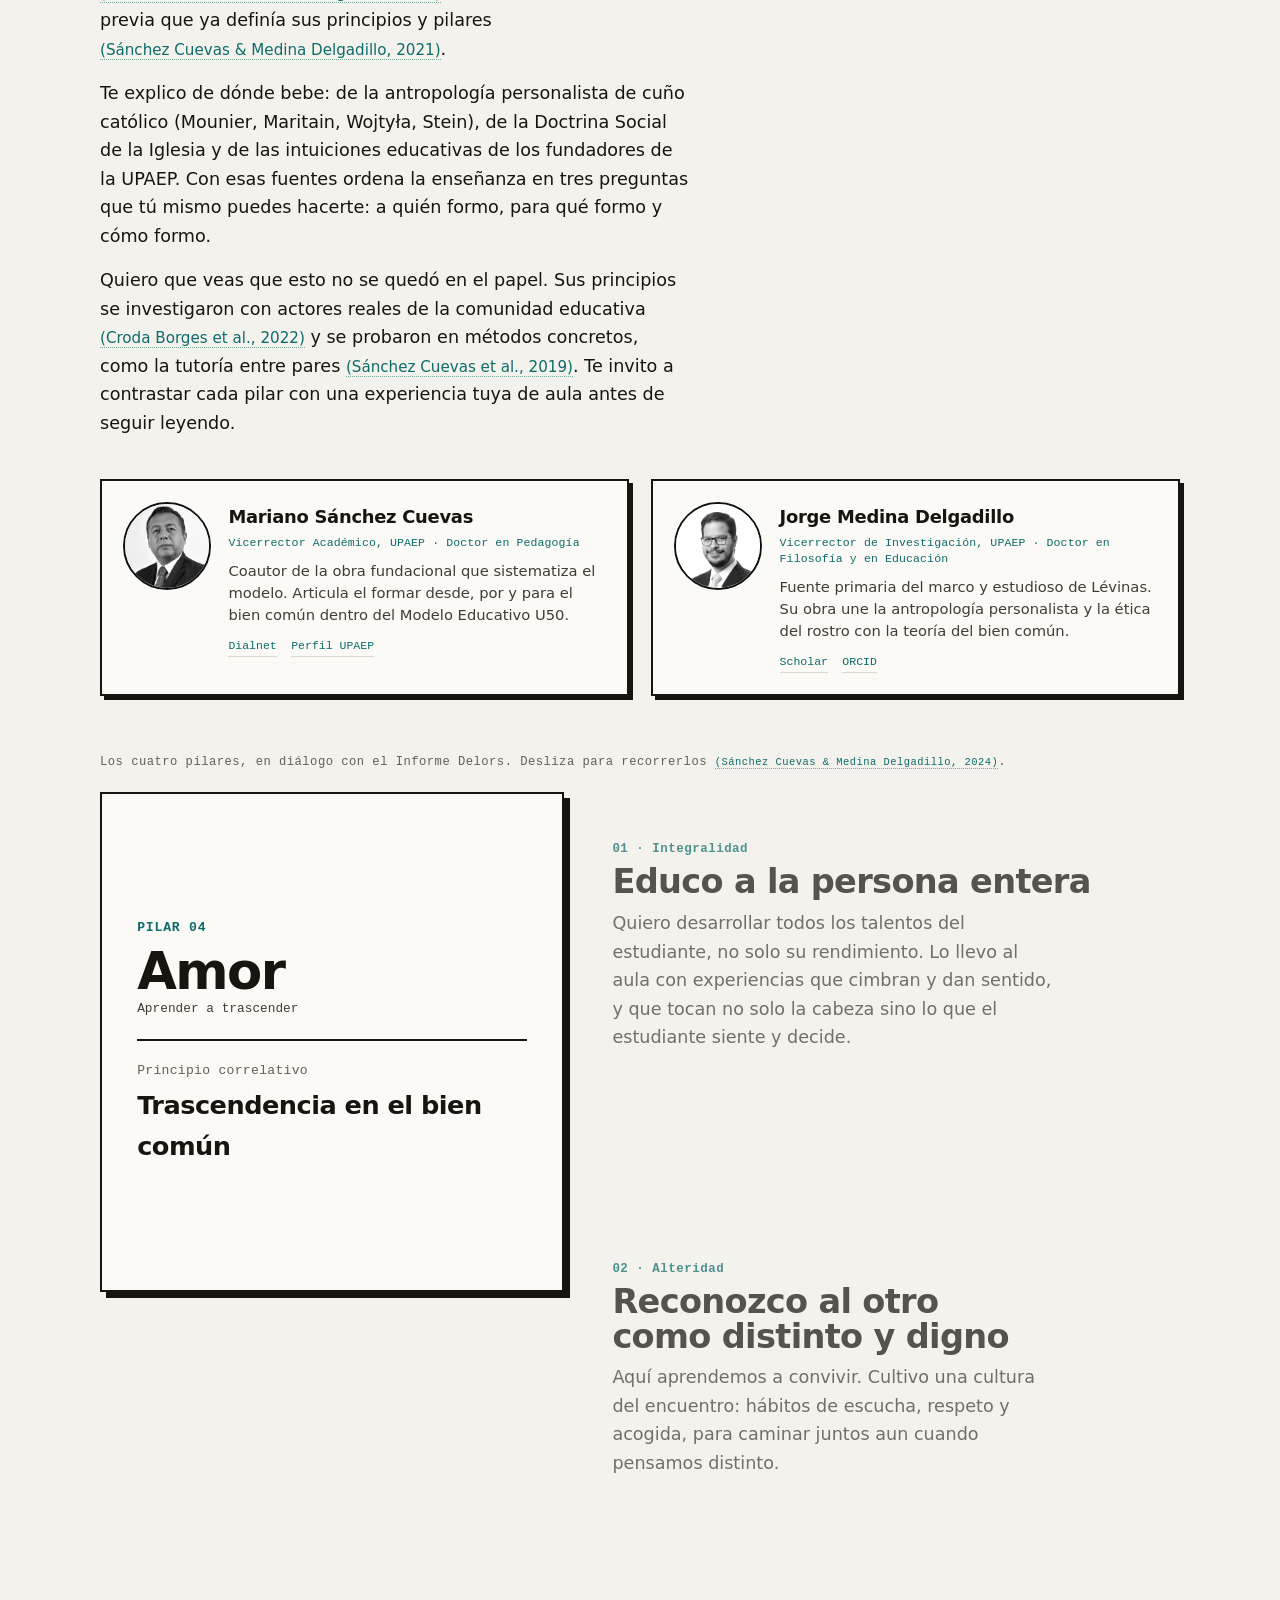
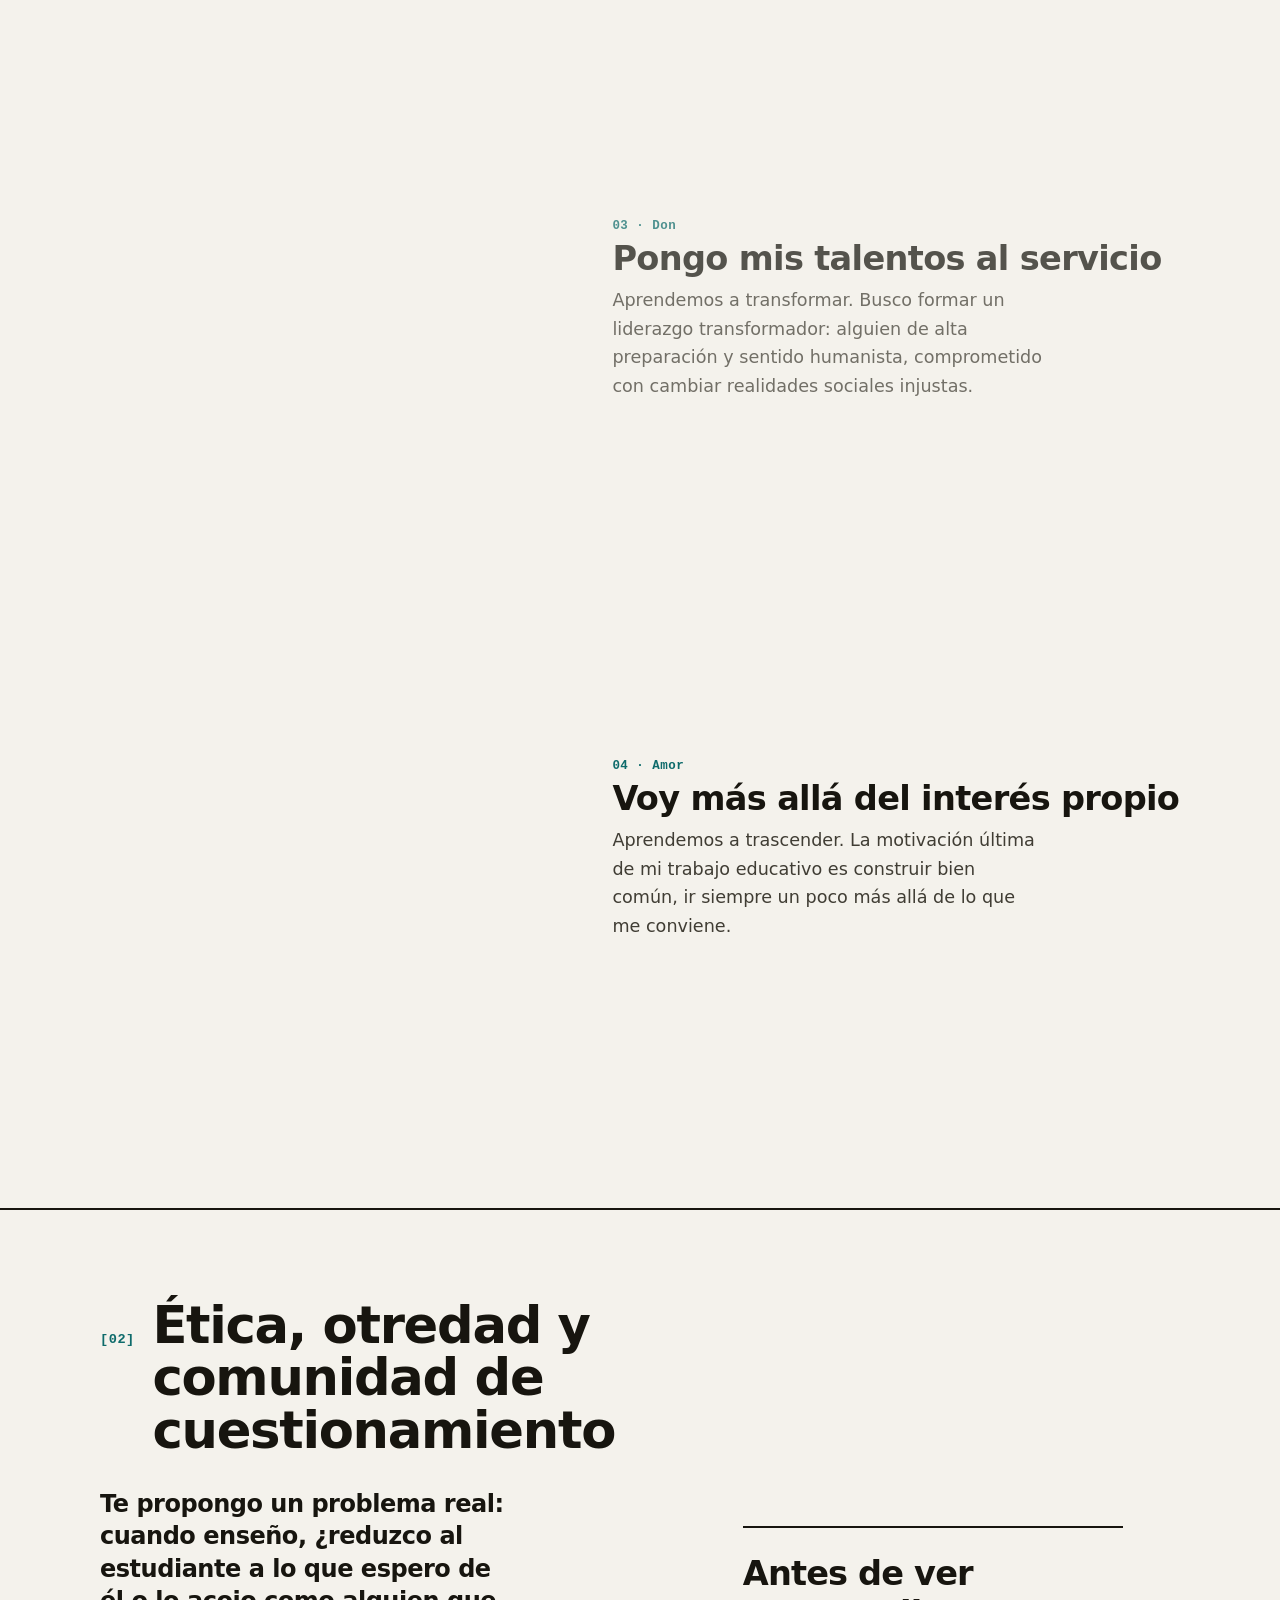
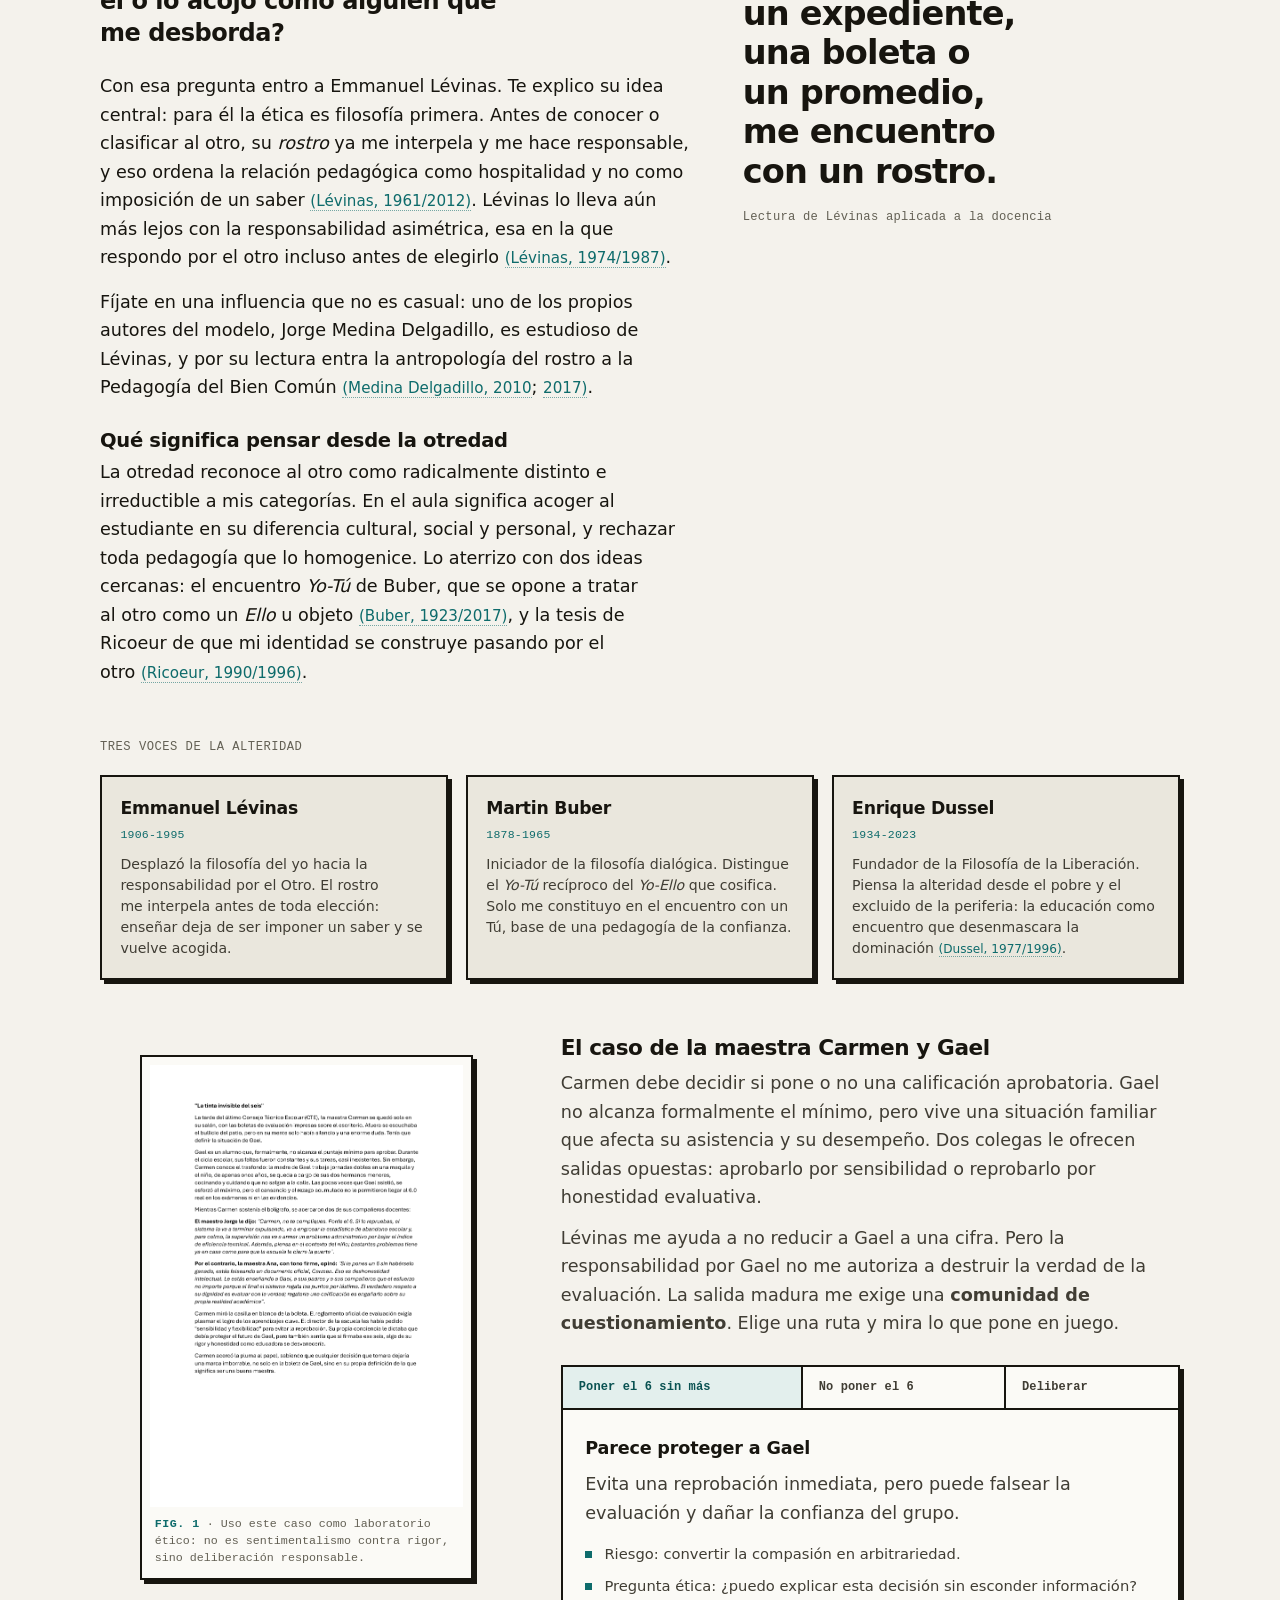
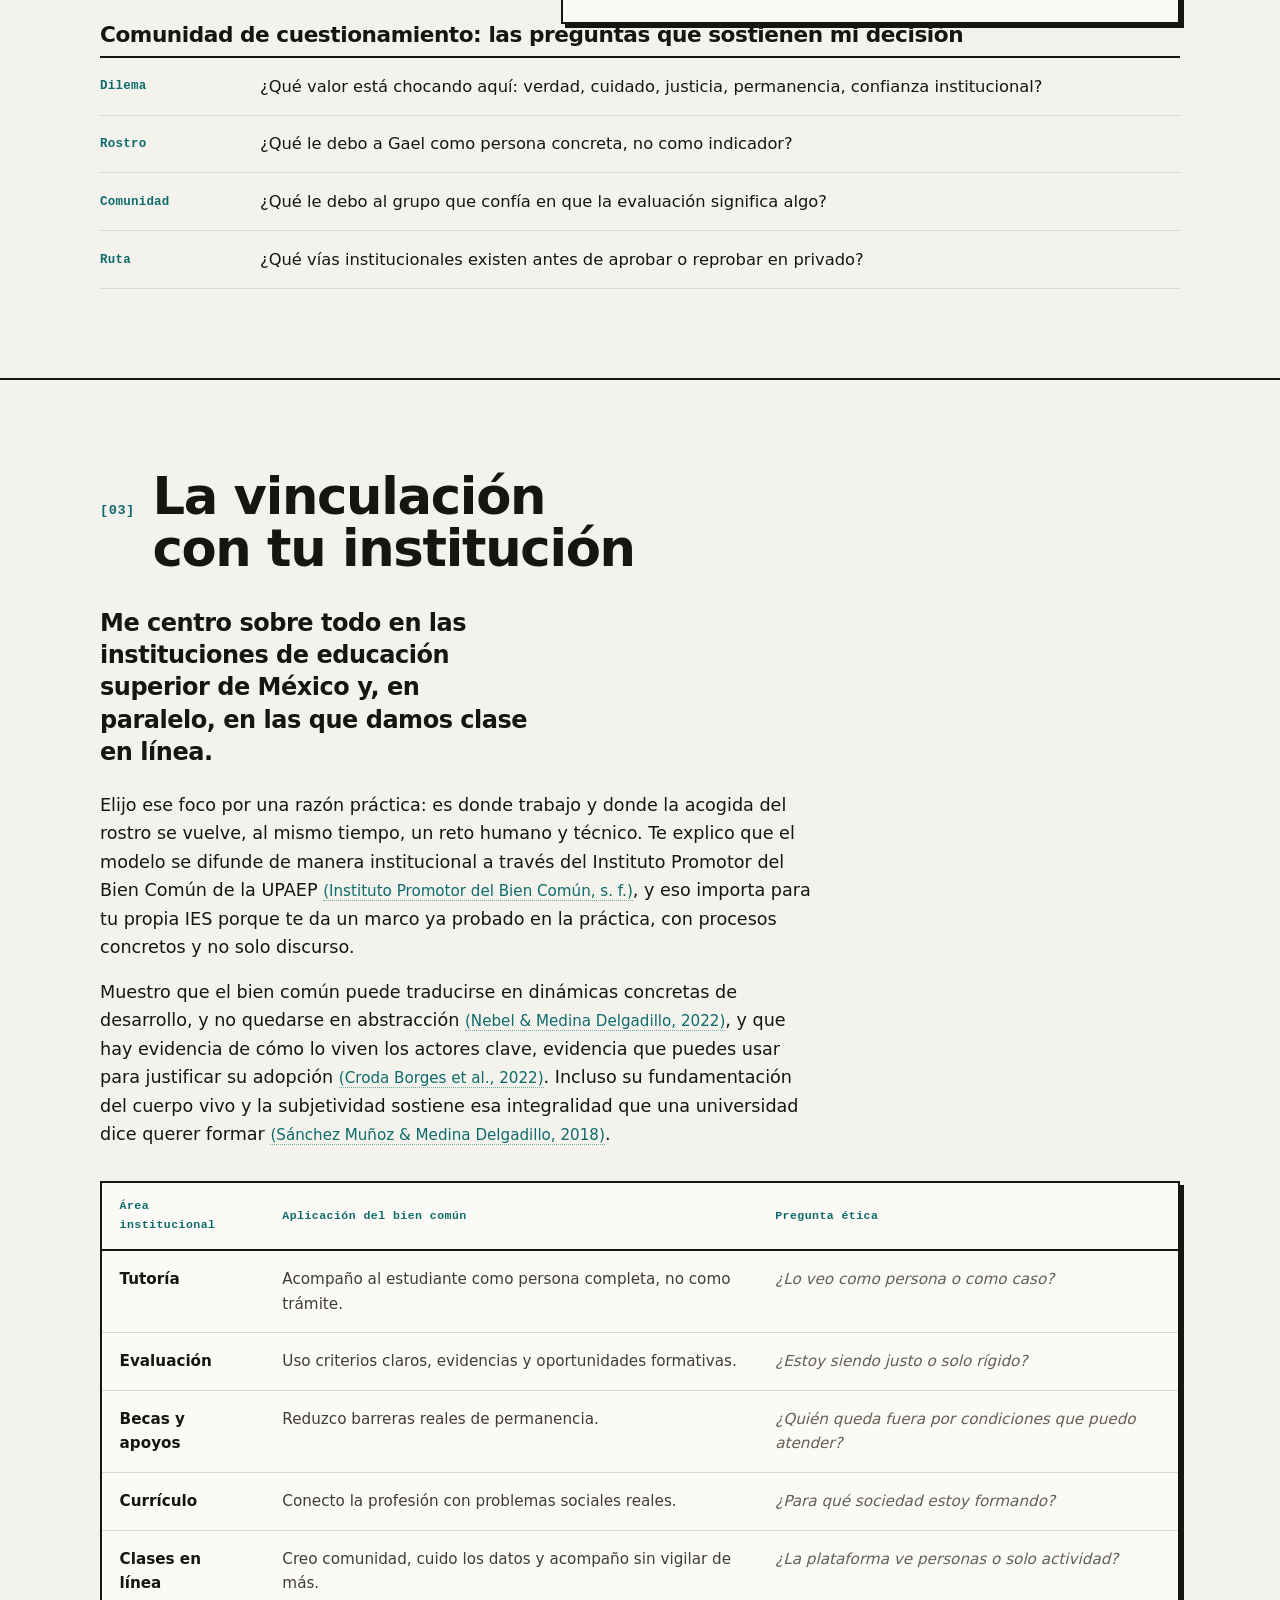
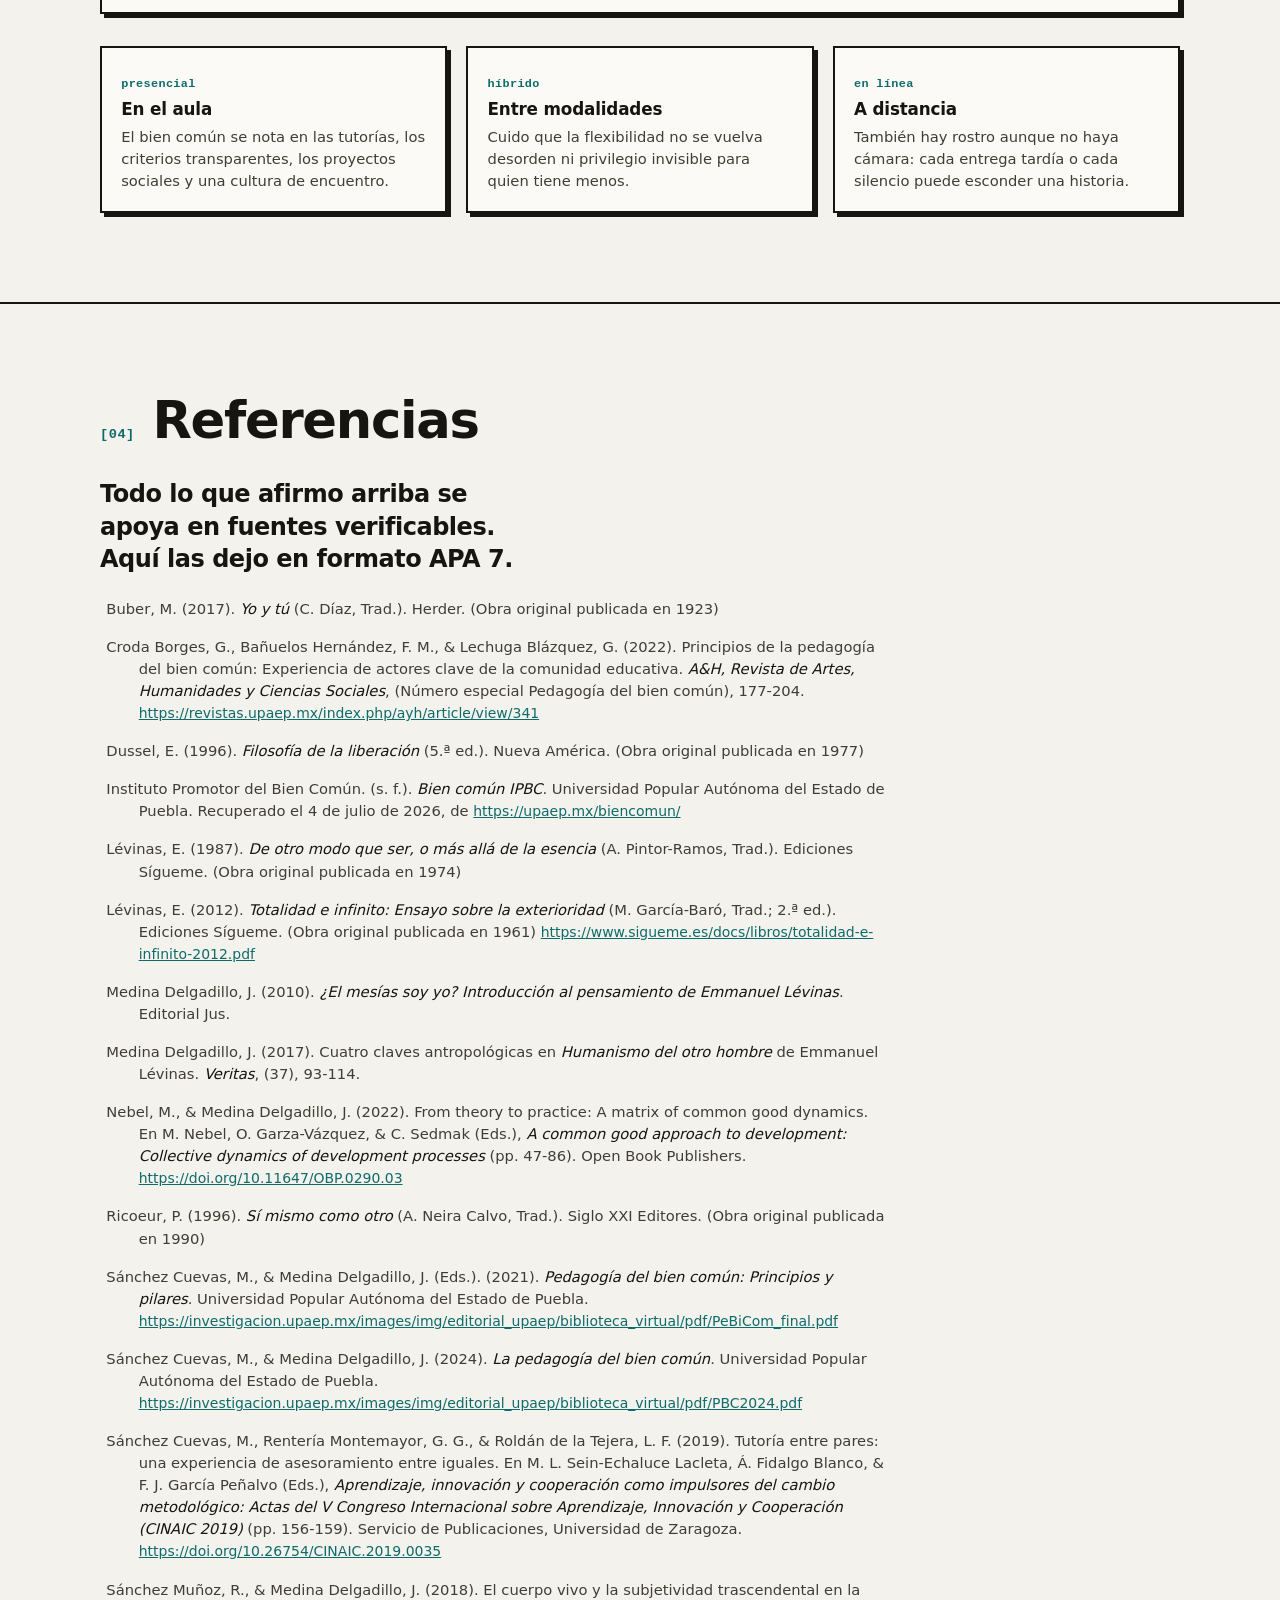
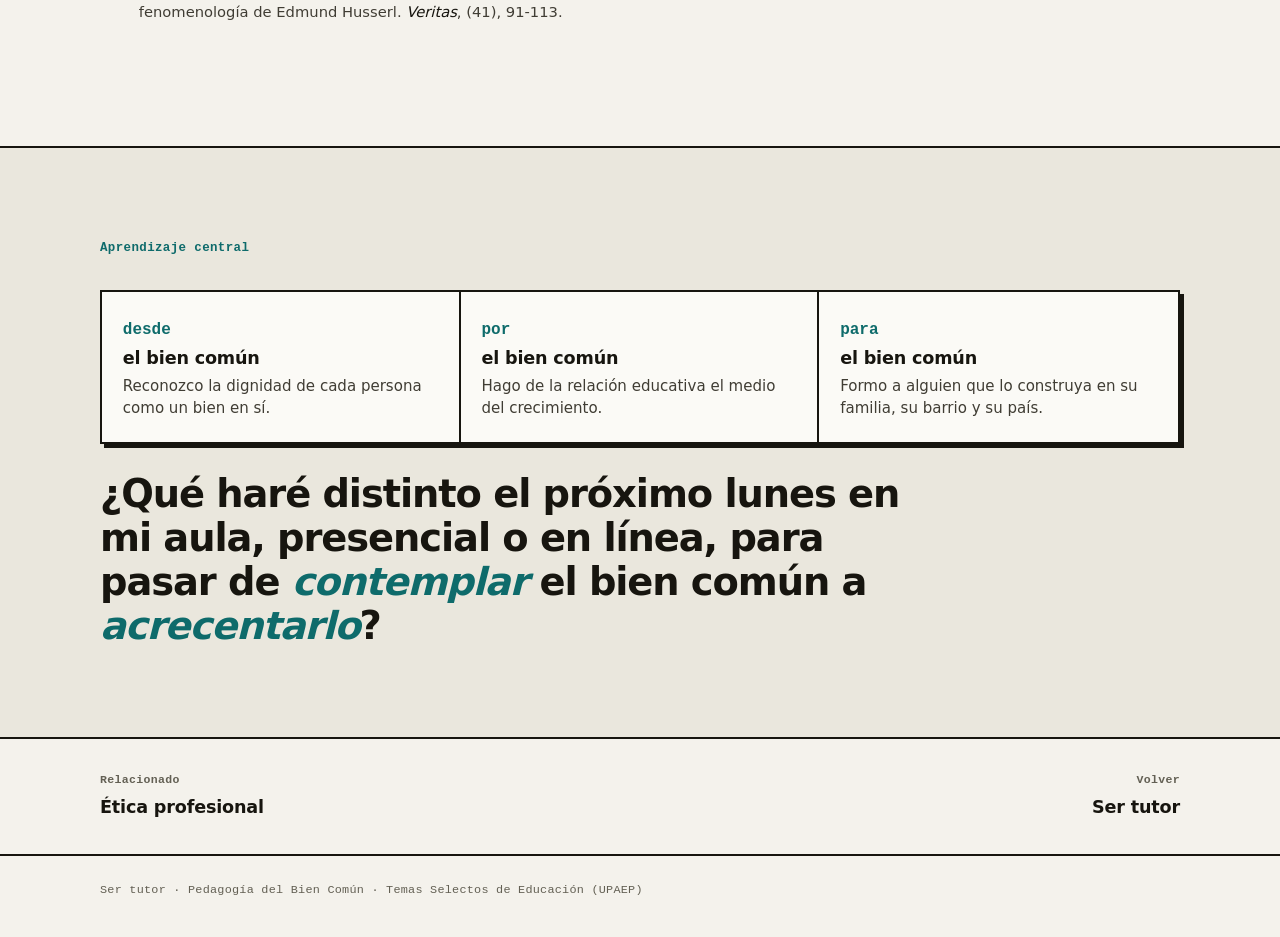
==== commit b02933aa: "bien-comun: reescritura con investigación, citas APA 7 y scrollytelling Reescritura profunda de la p" ====
--- a/docs/bien-comun/index.html
+++ b/docs/bien-comun/index.html
@@ -4,282 +4,252 @@
 <meta charset="utf-8">
 <meta name="viewport" content="width=device-width, initial-scale=1">
 <title>Pedagogía del Bien Común · Ser tutor</title>
-<meta name="description" content="Un estilo educativo que parte de la dignidad de cada estudiante: qué significa la Pedagogía del Bien Común, su relación con la ética y la comunidad de cuestionamiento, y su vinculación con las instituciones de educación superior en México. Con el caso de Carmen y Gael.">
+<meta name="description" content="Te explico, en primera persona y con fuentes, qué es la Pedagogía del Bien Común de la UPAEP: su significado y autores (Sánchez Cuevas y Medina Delgadillo), su ética de la otredad con Lévinas, y su vínculo con las instituciones de educación superior de México y las que dan clase en línea.">
 <style>
   :root{
-    --paper:#faf8f4;
-    --surface:#ffffff;
-    --ink:#17171a;
-    --ink-soft:#41434a;
-    --muted:#6b6e77;
+    --paper:#f4f2ec;
+    --paper-2:#eae7dd;
+    --surface:#fbfaf6;
+    --ink:#17150f;
+    --ink-soft:#403d34;
+    --muted:#636054;
     --accent:#0e6b6b;
-    --accent-strong:#0a5555;
-    --accent-wash:#e7f0ef;
-    --line:#e4e1d9;
-    --line-strong:#cfccc2;
+    --accent-strong:#0a5252;
+    --accent-wash:#e3efed;
+    --line:#dcd8cc;
+    --shadow-hard:6px 6px 0 var(--ink);
+    --shadow-hard-sm:4px 4px 0 var(--ink);
 
     --sans:system-ui,-apple-system,"Segoe UI",Roboto,Helvetica,Arial,sans-serif;
     --mono:ui-monospace,"SF Mono","Roboto Mono",Menlo,Consolas,monospace;
 
-    --measure:min(100% - 2.5rem, 1000px);
-    --prose:66ch;
-
-    --z-nav:100;
-
+    --measure:min(100% - 2.5rem, 1080px);
+    --prose:64ch;
     --e-out:cubic-bezier(.22,1,.36,1);
   }
 
   *,*::before,*::after{box-sizing:border-box}
-  html{-webkit-text-size-adjust:100%;scroll-behavior:smooth}
+  html{-webkit-text-size-adjust:100%;scroll-behavior:smooth;scroll-padding-top:72px}
   @media (prefers-reduced-motion:reduce){html{scroll-behavior:auto}}
-
   body{
-    margin:0;
-    background:var(--paper);
-    color:var(--ink);
-    font-family:var(--sans);
-    font-size:clamp(1rem,.97rem + .2vw,1.075rem);
-    line-height:1.6;
-    -webkit-font-smoothing:antialiased;
-    text-rendering:optimizeLegibility;
-  }
-
-  h1,h2,h3{
-    font-weight:640;
-    line-height:1.08;
-    letter-spacing:-.022em;
-    margin:0;
-    text-wrap:balance;
-  }
+    margin:0;background:var(--paper);color:var(--ink);
+    font-family:var(--sans);font-size:clamp(1.02rem,.98rem + .22vw,1.1rem);
+    line-height:1.62;-webkit-font-smoothing:antialiased;text-rendering:optimizeLegibility;
+  }
+  h1,h2,h3{margin:0;letter-spacing:-.025em;line-height:1.02;text-wrap:balance}
+  h1{font-weight:840}h2{font-weight:820}h3{font-weight:760}
   p{margin:0;text-wrap:pretty}
-  a{color:var(--accent);text-decoration:none}
-  a:hover{color:var(--accent-strong)}
+  a{color:var(--accent)}a:hover{color:var(--accent-strong)}
   img{max-width:100%;display:block}
-
   .wrap{width:var(--measure);margin-inline:auto}
 
-  /* ---------- nav ---------- */
-  .nav{
-    position:sticky;top:0;z-index:var(--z-nav);
-    background:color-mix(in srgb,var(--paper) 86%,transparent);
-    backdrop-filter:saturate(1.05) blur(8px);
-    border-bottom:1px solid var(--line);
-  }
-  .nav__in{
-    width:var(--measure);margin-inline:auto;
-    height:60px;display:flex;align-items:center;justify-content:space-between;gap:1rem;
-  }
-  .brand{display:inline-flex;align-items:center;gap:.55rem;color:var(--ink);font-weight:600;letter-spacing:-.01em}
-  .brand .sq{width:11px;height:11px;background:var(--accent);border-radius:2px}
-  .nav__links{display:flex;gap:1.5rem;font-family:var(--mono);font-size:.78rem;letter-spacing:.01em}
-  .nav__links a{color:var(--ink-soft)}
+  /* reading progress (scroll-driven, decorative, degrades to hidden) */
+  .progress{position:fixed;inset:0 0 auto 0;height:3px;background:var(--accent);transform:scaleX(0);transform-origin:0 50%;z-index:200}
+  @supports (animation-timeline:scroll()){
+    .progress{animation:grow linear both;animation-timeline:scroll(root)}
+    @keyframes grow{to{transform:scaleX(1)}}
+  }
+  @media (prefers-reduced-motion:reduce){.progress{display:none}}
+
+  /* skip link */
+  .skip{position:absolute;left:-9999px;top:.4rem;background:var(--ink);color:var(--paper);padding:.55rem .9rem;font-family:var(--mono);font-size:.78rem;z-index:300}
+  .skip:focus{left:.4rem}
+
+  /* nav */
+  .nav{position:sticky;top:0;z-index:100;background:color-mix(in srgb,var(--paper) 85%,transparent);backdrop-filter:saturate(1.05) blur(8px);border-bottom:2px solid var(--ink)}
+  .nav__in{width:var(--measure);margin-inline:auto;height:60px;display:flex;align-items:center;justify-content:space-between;gap:1rem}
+  .brand{display:inline-flex;align-items:center;gap:.55rem;color:var(--ink);font-weight:800;letter-spacing:-.02em;text-decoration:none}
+  .brand .sq{width:12px;height:12px;background:var(--accent);border:2px solid var(--ink)}
+  .nav__links{display:flex;gap:1.5rem;font-family:var(--mono);font-size:.76rem;letter-spacing:.02em}
+  .nav__links a{color:var(--ink-soft);text-decoration:none}
   .nav__links a:hover{color:var(--accent)}
-  @media (max-width:720px){ .nav__links{display:none} }
-
-  /* ---------- hero ---------- */
-  .hero{padding:clamp(4rem,9vw,8rem) 0 clamp(3rem,6vw,5rem)}
-  .kicker{
-    font-family:var(--mono);font-size:.8rem;letter-spacing:.02em;
-    color:var(--accent);text-transform:none;margin:0 0 1.4rem;
-    display:inline-flex;align-items:center;gap:.6rem;
-  }
-  .kicker::before{content:"";width:26px;height:1px;background:var(--accent)}
-  .hero h1{font-size:clamp(2.6rem,6.2vw,4rem);max-width:15ch}
-  .hero__deck{
-    margin:1.8rem 0 0;max-width:52ch;
-    font-size:clamp(1.12rem,1rem + .7vw,1.35rem);color:var(--ink-soft);line-height:1.5;
-  }
-  .hero__q{
-    margin:2.2rem 0 0;max-width:24ch;
-    font-size:clamp(1.5rem,1.1rem + 2vw,2.35rem);
-    line-height:1.2;font-weight:600;letter-spacing:-.02em;text-wrap:balance;
-  }
-  .hero__q em{font-style:italic;font-weight:500;color:var(--accent)}
-  .hero__meta{
-    margin:2.6rem 0 0;padding-top:1.4rem;border-top:1px solid var(--line);
-    font-family:var(--mono);font-size:.76rem;color:var(--muted);letter-spacing:.02em;
-    display:flex;flex-wrap:wrap;gap:.5rem 1.4rem;
-  }
-
-  /* ---------- section scaffold ---------- */
-  .section{padding:clamp(3.5rem,7vw,6.5rem) 0;border-top:1px solid var(--line)}
-  .s-head{
-    display:grid;grid-template-columns:auto 1fr;gap:1.1rem;align-items:baseline;
-    margin:0 0 2.4rem;
-  }
-  .s-index{font-family:var(--mono);font-size:.82rem;color:var(--accent);font-weight:600;letter-spacing:.02em;white-space:nowrap}
-  .s-head h2{font-size:clamp(1.7rem,1.2rem + 2vw,2.5rem);max-width:20ch}
-  .lede{
-    font-size:clamp(1.15rem,1rem + .8vw,1.4rem);color:var(--ink-soft);line-height:1.45;
-    max-width:44ch;margin:0 0 1.4rem;
-  }
+  @media (max-width:760px){.nav__links{display:none}}
+
+  /* hero */
+  .hero{padding:clamp(3.6rem,8vw,7rem) 0 clamp(2.6rem,5vw,4rem)}
+  .kicker{font-family:var(--mono);font-size:.8rem;letter-spacing:.02em;color:var(--accent);margin:0 0 1.4rem;display:inline-flex;align-items:center;gap:.6rem;font-weight:600}
+  .kicker::before{content:"";width:28px;height:2px;background:var(--accent)}
+  .hero h1{font-size:clamp(2.9rem,9vw,5.6rem);max-width:14ch;letter-spacing:-.035em}
+  .hero__deck{margin:1.8rem 0 0;max-width:52ch;font-size:clamp(1.14rem,1rem + .8vw,1.4rem);color:var(--ink-soft);line-height:1.5}
+  .hero__q{margin:2rem 0 0;max-width:22ch;font-size:clamp(1.55rem,1.1rem + 2.2vw,2.6rem);line-height:1.15;font-weight:820;letter-spacing:-.03em}
+  .hero__q em{font-style:italic;font-weight:600;color:var(--accent)}
+  .hero__meta{margin:2.4rem 0 0;padding-top:1.3rem;border-top:2px solid var(--ink);font-family:var(--mono);font-size:.75rem;color:var(--muted);letter-spacing:.02em;display:flex;flex-wrap:wrap;gap:.5rem 1.4rem}
+  .hero__by{margin:1rem 0 0;font-size:.95rem;color:var(--muted)}
+  .hero__by a{font-weight:600}
+
+  /* section scaffold */
+  .section{padding:clamp(3.4rem,7vw,6rem) 0;border-top:2px solid var(--ink)}
+  .s-head{display:grid;grid-template-columns:auto 1fr;gap:1.1rem;align-items:baseline;margin:0 0 2rem}
+  .s-index{font-family:var(--mono);font-size:.85rem;color:var(--accent);font-weight:700;letter-spacing:.04em;white-space:nowrap}
+  .s-head h2{font-size:clamp(1.9rem,1.2rem + 2.6vw,3.2rem);max-width:19ch}
+  .lede{font-size:clamp(1.2rem,1rem + .9vw,1.5rem);color:var(--ink);line-height:1.35;max-width:26ch;font-weight:720;letter-spacing:-.02em;margin:0 0 1.4rem}
   .prose{max-width:var(--prose)}
-  .prose p + p{margin-top:1rem}
-  .prose h3{font-size:1.2rem;margin:0 0 .5rem;letter-spacing:-.01em}
-
-  /* two-column split */
-  .split{display:grid;grid-template-columns:1.1fr .9fr;gap:clamp(1.8rem,4vw,3.4rem);align-items:start}
-  @media (max-width:760px){ .split{grid-template-columns:1fr} }
-
-  /* ---------- figures ---------- */
-  figure{margin:0}
-  .fig{position:relative;background:var(--surface);border:1px solid var(--line);padding:.55rem}
-  .fig img{width:100%;height:auto;filter:grayscale(1) contrast(1.03) brightness(1.02)}
-  .fig::after{
-    content:"";position:absolute;inset:.55rem;
-    background:var(--accent);mix-blend-mode:multiply;opacity:.1;pointer-events:none;
-  }
-  .fig figcaption{
-    font-family:var(--mono);font-size:.74rem;color:var(--muted);line-height:1.45;
-    margin-top:.6rem;padding-left:.1rem;
-  }
-  .fig figcaption b{color:var(--accent);font-weight:600;letter-spacing:.04em}
-
-  /* ---------- ruled lists (pillars, questions, refs) ---------- */
-  .ruled{margin:0;padding:0;list-style:none;border-top:1px solid var(--line)}
-  .ruled > li{
-    display:grid;grid-template-columns:auto 1fr;gap:1.1rem;
-    padding:1.25rem 0;border-bottom:1px solid var(--line);
-  }
-  .ruled .n{font-family:var(--mono);font-size:.85rem;color:var(--accent);font-weight:600;padding-top:.15rem}
-  .ruled .term{font-weight:640;letter-spacing:-.01em;font-size:1.1rem}
-  .ruled .desc{color:var(--ink-soft);margin-top:.15rem}
-  .ruled .eg{display:block;margin-top:.5rem;font-family:var(--mono);font-size:.78rem;color:var(--muted);line-height:1.5}
-
-  /* triad: desde / por / para */
-  .triad{display:grid;grid-template-columns:repeat(3,1fr);gap:0;margin-top:2.4rem;border:1px solid var(--line)}
-  .triad > div{padding:1.4rem 1.3rem;border-right:1px solid var(--line)}
-  .triad > div:last-child{border-right:0}
-  .triad .prep{font-family:var(--mono);font-size:.78rem;color:var(--accent);letter-spacing:.02em}
-  .triad h3{margin:.4rem 0 .4rem;font-size:1.05rem;letter-spacing:-.01em}
-  .triad p{color:var(--ink-soft);font-size:.95rem;line-height:1.5}
-  @media (max-width:640px){ .triad{grid-template-columns:1fr}.triad>div{border-right:0;border-bottom:1px solid var(--line)}.triad>div:last-child{border-bottom:0} }
-
-  /* ---------- pull quote ---------- */
-  .pull{
-    margin:2.6rem 0 0;padding-top:1.6rem;border-top:1px solid var(--line-strong);
-    max-width:34ch;
-  }
-  .pull blockquote{
-    margin:0;font-size:clamp(1.4rem,1.05rem + 1.6vw,2rem);line-height:1.25;
-    font-weight:560;letter-spacing:-.015em;text-wrap:balance;
-  }
-  .pull cite{
-    display:block;margin-top:1rem;font-style:normal;
-    font-family:var(--mono);font-size:.76rem;color:var(--muted);letter-spacing:.02em;
-  }
-
-  /* ---------- case + route widget ---------- */
-  .case{margin-top:clamp(2.4rem,5vw,3.6rem)}
-  .case__grid{display:grid;grid-template-columns:.85fr 1.15fr;gap:clamp(1.8rem,4vw,3rem);align-items:start}
-  @media (max-width:820px){ .case__grid{grid-template-columns:1fr} }
-  .case h3{font-size:1.3rem;margin:0 0 .7rem;letter-spacing:-.015em}
-  .case p{color:var(--ink-soft)}
-  .case p + p{margin-top:.8rem}
-
-  .routes{margin-top:1.8rem;border:1px solid var(--line);background:var(--surface)}
-  .routes__tabs{display:flex;flex-wrap:wrap;gap:0;border-bottom:1px solid var(--line)}
-  .route{
-    flex:1 1 auto;appearance:none;background:transparent;border:0;cursor:pointer;
-    font-family:var(--mono);font-size:.76rem;color:var(--ink-soft);letter-spacing:.01em;
-    padding:.85rem 1rem;text-align:left;border-right:1px solid var(--line);
-    display:inline-flex;align-items:center;gap:.45rem;transition:color .2s var(--e-out),background .2s var(--e-out);
-  }
+  .prose p+p{margin-top:1rem}
+  .prose h3{font-size:1.22rem;margin:1.8rem 0 .5rem;letter-spacing:-.015em}
+  .split{display:grid;grid-template-columns:1.15fr .85fr;gap:clamp(1.8rem,4vw,3.2rem);align-items:start}
+  @media (max-width:760px){.split{grid-template-columns:1fr}}
+
+  /* inline citation */
+  .cite{font-size:.86em;color:var(--accent);text-decoration:none;white-space:nowrap;border-bottom:1px dotted color-mix(in srgb,var(--accent) 55%,transparent)}
+  .cite:hover{color:var(--accent-strong);border-bottom-style:solid}
+
+  mark{background:var(--accent-wash);color:var(--ink);padding:.02em .12em;box-decoration-break:clone}
+
+  /* author cards */
+  .authors{display:grid;grid-template-columns:repeat(auto-fit,minmax(300px,1fr));gap:1.4rem;margin:2.6rem 0}
+  .author{border:2px solid var(--ink);background:var(--surface);padding:1.3rem;box-shadow:var(--shadow-hard-sm);display:grid;grid-template-columns:auto 1fr;gap:1.1rem;align-items:start}
+  .author__photo{width:88px;height:88px;border-radius:50%;border:2px solid var(--ink);object-fit:cover;filter:grayscale(1) contrast(1.05);background:var(--paper-2)}
+  .author__name{font-weight:800;font-size:1.12rem;letter-spacing:-.015em}
+  .author__role{font-family:var(--mono);font-size:.72rem;color:var(--accent);letter-spacing:.01em;margin:.25rem 0 .55rem;line-height:1.4}
+  .author__why{font-size:.92rem;color:var(--ink-soft);line-height:1.5}
+  .author__links{margin:.7rem 0 0;display:flex;flex-wrap:wrap;gap:.4rem .9rem;font-family:var(--mono);font-size:.72rem}
+  .author__links a{text-decoration:none;border-bottom:1px solid var(--line)}
+
+  /* document callout */
+  .doc{display:grid;grid-template-columns:auto 1fr;gap:1.3rem;align-items:center;border:2px solid var(--ink);background:var(--paper-2);padding:1.1rem 1.3rem;box-shadow:var(--shadow-hard-sm);margin:1.6rem 0 0}
+  .doc img{width:74px;height:auto;border:2px solid var(--ink);filter:grayscale(1) contrast(1.04)}
+  .doc__k{font-family:var(--mono);font-size:.72rem;color:var(--accent);letter-spacing:.04em}
+  .doc__t{font-weight:760;letter-spacing:-.01em;margin:.2rem 0 .35rem;line-height:1.2}
+  .doc__l{font-family:var(--mono);font-size:.78rem;word-break:break-word}
+
+  /* scrollytelling: pillars */
+  .scrolly{margin-top:clamp(2.6rem,5vw,3.6rem)}
+  .scrolly__label{font-family:var(--mono);font-size:.76rem;color:var(--muted);letter-spacing:.04em;margin:0 0 1.2rem}
+  .scrolly__grid{display:grid;grid-template-columns:.9fr 1.1fr;gap:clamp(1.6rem,4vw,3rem);align-items:start}
+  .sticky{position:sticky;top:70px;height:min(72vh,500px);display:flex}
+  .stage{position:relative;flex:1;border:2px solid var(--ink);background:var(--surface);box-shadow:var(--shadow-hard);overflow:hidden}
+  .layer{position:absolute;inset:0;padding:clamp(1.4rem,3vw,2.2rem);display:flex;flex-direction:column;justify-content:center;opacity:0;transition:opacity .5s var(--e-out)}
+  .layer.is-active{opacity:1}
+  .layer__no{font-family:var(--mono);font-size:.82rem;color:var(--accent);letter-spacing:.06em;font-weight:700}
+  .layer__word{font-size:clamp(1.9rem,4.4vw,3.2rem);font-weight:840;letter-spacing:-.03em;line-height:.98;margin:.5rem 0 .2rem;max-width:100%;overflow-wrap:break-word;hyphens:auto}
+  .layer__delors{font-family:var(--mono);font-size:.8rem;color:var(--ink-soft)}
+  .layer__rule{height:2px;background:var(--ink);margin:1.2rem 0}
+  .layer__prin{font-size:.82rem;font-family:var(--mono);color:var(--muted);letter-spacing:.02em}
+  .layer__prinval{font-size:clamp(1.2rem,3vw,1.6rem);font-weight:780;letter-spacing:-.02em;margin-top:.2rem}
+  .steps{display:flex;flex-direction:column}
+  .step{min-height:60vh;display:flex;flex-direction:column;justify-content:center;padding:1rem 0;transition:opacity .4s var(--e-out)}
+  .step:first-child{min-height:34vh}
+  .scrolly-on .step:not(.is-active){opacity:.72}
+  .step__no{font-family:var(--mono);font-size:.78rem;color:var(--accent);font-weight:700;letter-spacing:.04em}
+  .step h3{font-size:clamp(1.5rem,3.6vw,2.1rem);margin:.4rem 0 .6rem;letter-spacing:-.02em}
+  .step p{color:var(--ink-soft);max-width:40ch}
+  @media (max-width:760px){
+    .scrolly__grid{grid-template-columns:1fr}
+    .sticky{position:static;height:auto;margin-bottom:1.4rem}
+    .stage{min-height:300px}
+    .step{min-height:auto;opacity:1;padding:1.4rem 0;border-top:2px solid var(--line)}
+  }
+
+  /* triad desde/por/para */
+  .triad{display:grid;grid-template-columns:repeat(3,1fr);border:2px solid var(--ink);box-shadow:var(--shadow-hard-sm);margin-top:2rem;background:var(--surface)}
+  .triad>div{padding:1.4rem 1.3rem;border-right:2px solid var(--ink)}
+  .triad>div:last-child{border-right:0}
+  .triad .prep{font-family:var(--mono);font-size:1rem;color:var(--accent);font-weight:700}
+  .triad h3{margin:.35rem 0 .45rem;font-size:1.1rem;letter-spacing:-.01em}
+  .triad p{color:var(--ink-soft);font-size:.94rem;line-height:1.48}
+  @media (max-width:640px){.triad{grid-template-columns:1fr}.triad>div{border-right:0;border-bottom:2px solid var(--ink)}.triad>div:last-child{border-bottom:0}}
+
+  /* pull quote */
+  .pull{margin:2.4rem 0 0;padding:1.6rem 0 0;border-top:2px solid var(--ink);max-width:34ch}
+  .pull blockquote{margin:0;font-size:clamp(1.45rem,1.05rem + 1.7vw,2.1rem);line-height:1.18;font-weight:800;letter-spacing:-.025em;text-wrap:balance}
+  .pull cite{display:block;margin-top:1rem;font-style:normal;font-family:var(--mono);font-size:.76rem;color:var(--muted);letter-spacing:.02em}
+
+  /* neobrutalist philosophers */
+  .phil{margin-top:clamp(2.4rem,5vw,3.2rem)}
+  .phil__k{font-family:var(--mono);font-size:.76rem;color:var(--muted);letter-spacing:.04em;margin:0 0 1.1rem}
+  .phil__row{display:grid;grid-template-columns:repeat(auto-fit,minmax(220px,1fr));gap:1.1rem}
+  .phil__card{border:2px solid var(--ink);background:var(--paper-2);padding:1.15rem;box-shadow:var(--shadow-hard-sm);transition:transform .18s var(--e-out),box-shadow .18s var(--e-out)}
+  .phil__card:hover{transform:translate(-2px,-2px);box-shadow:8px 8px 0 var(--ink)}
+  .phil__name{font-weight:820;font-size:1.08rem;letter-spacing:-.015em}
+  .phil__years{font-family:var(--mono);font-size:.72rem;color:var(--accent);letter-spacing:.02em;margin:.15rem 0 .6rem}
+  .phil__c{font-size:.88rem;color:var(--ink-soft);line-height:1.5}
+
+  /* case + route widget */
+  .case{margin-top:clamp(2.6rem,5vw,3.6rem)}
+  .case__grid{display:grid;grid-template-columns:.8fr 1.2fr;gap:clamp(1.8rem,4vw,3rem);align-items:start}
+  @media (max-width:820px){.case__grid{grid-template-columns:1fr}}
+  .fig{background:var(--surface);border:2px solid var(--ink);padding:.5rem;box-shadow:var(--shadow-hard-sm)}
+  .fig img{width:100%;filter:grayscale(1) contrast(1.03)}
+  .fig figcaption{font-family:var(--mono);font-size:.73rem;color:var(--muted);line-height:1.45;margin-top:.55rem;padding:0 .3rem .2rem}
+  .fig figcaption b{color:var(--accent);font-weight:700;letter-spacing:.04em}
+  .case h3{font-size:1.35rem;margin:0 0 .6rem;letter-spacing:-.02em}
+  .case p{color:var(--ink-soft)}.case p+p{margin-top:.75rem}
+  .routes{margin-top:1.7rem;border:2px solid var(--ink);background:var(--surface);box-shadow:var(--shadow-hard-sm)}
+  .routes__tabs{display:flex;flex-wrap:wrap;border-bottom:2px solid var(--ink)}
+  .route{flex:1 1 auto;appearance:none;background:transparent;border:0;border-right:2px solid var(--ink);cursor:pointer;font-family:var(--mono);font-size:.75rem;color:var(--ink-soft);letter-spacing:.01em;padding:.85rem 1rem;text-align:left;font-weight:600;transition:color .2s var(--e-out),background .2s var(--e-out)}
   .route:last-child{border-right:0}
-  .route::before{content:"→";color:var(--accent);opacity:.55;transition:opacity .2s var(--e-out)}
   .route:hover{color:var(--ink);background:var(--accent-wash)}
-  .route[aria-pressed="true"]{color:var(--accent-strong);background:var(--accent-wash);font-weight:600}
-  .route[aria-pressed="true"]::before{opacity:1}
+  .route[aria-pressed="true"]{color:var(--accent-strong);background:var(--accent-wash);font-weight:700}
   .route:focus-visible{outline:2px solid var(--accent);outline-offset:-2px}
-
   .route-panel{padding:1.5rem 1.4rem}
-  .route-panel h4{margin:0 0 .5rem;font-size:1.08rem;font-weight:640;letter-spacing:-.01em}
+  .route-panel h4{margin:0 0 .5rem;font-size:1.1rem;font-weight:800;letter-spacing:-.01em}
   .route-panel p{margin:0 0 .9rem;color:var(--ink-soft)}
   .route-panel ul{margin:0;padding:0;list-style:none;display:grid;gap:.55rem}
   .route-panel li{position:relative;padding-left:1.2rem;font-size:.92rem;color:var(--ink-soft)}
-  .route-panel li::before{content:"";position:absolute;left:0;top:.62em;width:6px;height:6px;background:var(--accent);border-radius:50%}
+  .route-panel li::before{content:"";position:absolute;left:0;top:.6em;width:7px;height:7px;background:var(--accent)}
   .route-swap{transition:opacity .22s var(--e-out)}
   .route-swap.is-swapping{opacity:0}
 
   /* community questions */
-  .cq-head{font-size:1.15rem;margin:clamp(2.4rem,5vw,3.2rem) 0 1.4rem;letter-spacing:-.01em}
-  .cq{margin:0;padding:0;list-style:none;border-top:1px solid var(--line)}
-  .cq li{display:grid;grid-template-columns:8.5rem 1fr;gap:1rem;padding:1.05rem 0;border-bottom:1px solid var(--line)}
-  .cq .lbl{font-family:var(--mono);font-size:.78rem;color:var(--accent);letter-spacing:.02em;padding-top:.1rem}
-  .cq .qq{color:var(--ink);font-size:1.02rem;line-height:1.45}
-  @media (max-width:560px){ .cq li{grid-template-columns:1fr;gap:.25rem} }
-
-  /* ---------- table ---------- */
-  .table-scroll{overflow-x:auto;margin-top:2.2rem;border:1px solid var(--line)}
-  table{border-collapse:collapse;width:100%;min-width:640px;font-size:.95rem}
-  thead th{
-    text-align:left;font-family:var(--mono);font-size:.74rem;letter-spacing:.03em;color:var(--muted);
-    font-weight:600;padding:.9rem 1.1rem;border-bottom:1px solid var(--line-strong);background:var(--surface);
-  }
+  .cq-head{font-size:1.2rem;margin:clamp(2.4rem,5vw,3.2rem) 0 1.3rem;letter-spacing:-.01em}
+  .cq{margin:0;padding:0;list-style:none;border-top:2px solid var(--ink)}
+  .cq li{display:grid;grid-template-columns:9rem 1fr;gap:1rem;padding:1.05rem 0;border-bottom:1px solid var(--line)}
+  .cq .lbl{font-family:var(--mono);font-size:.78rem;color:var(--accent);letter-spacing:.02em;font-weight:700;padding-top:.1rem}
+  .cq .qq{color:var(--ink);font-size:1.02rem;line-height:1.42}
+  @media (max-width:560px){.cq li{grid-template-columns:1fr;gap:.25rem}}
+
+  /* table */
+  .table-scroll{overflow-x:auto;margin-top:2rem;border:2px solid var(--ink);box-shadow:var(--shadow-hard-sm)}
+  table{border-collapse:collapse;width:100%;min-width:640px;font-size:.95rem;background:var(--surface)}
+  thead th{text-align:left;font-family:var(--mono);font-size:.72rem;letter-spacing:.04em;color:var(--accent);font-weight:700;padding:.9rem 1.1rem;border-bottom:2px solid var(--ink)}
   tbody td{padding:1rem 1.1rem;border-bottom:1px solid var(--line);vertical-align:top;color:var(--ink-soft)}
   tbody tr:last-child td{border-bottom:0}
-  tbody td:first-child{color:var(--ink);font-weight:600}
+  tbody td:first-child{color:var(--ink);font-weight:700}
   tbody td:last-child{font-style:italic;color:var(--muted)}
 
-  /* modes row */
-  .modes{display:grid;grid-template-columns:repeat(3,1fr);gap:0;margin-top:2.2rem;border-top:1px solid var(--line)}
-  .modes > div{padding:1.4rem 1.3rem 1.4rem 0;border-top:2px solid var(--accent);margin-right:1px}
-  .modes h3{font-size:1.02rem;margin:.2rem 0 .5rem;letter-spacing:-.01em}
-  .modes p{color:var(--ink-soft);font-size:.94rem;line-height:1.5}
-  .modes .mk{font-family:var(--mono);font-size:.74rem;color:var(--accent);letter-spacing:.02em}
-  @media (max-width:640px){ .modes{grid-template-columns:1fr;gap:1.4rem} }
-
-  /* ---------- references ---------- */
-  .ref-groups{display:grid;grid-template-columns:repeat(2,1fr);gap:0;border:1px solid var(--line)}
-  .ref-groups > div{padding:1.5rem 1.4rem;border-right:1px solid var(--line);border-bottom:1px solid var(--line)}
-  .ref-groups > div:nth-child(2n){border-right:0}
-  .ref-groups > div:nth-last-child(-n+2){border-bottom:0}
-  .ref-groups h3{font-size:1.05rem;margin:0 0 .5rem;letter-spacing:-.01em}
-  .ref-groups p{color:var(--ink-soft);font-size:.94rem;line-height:1.5}
-  @media (max-width:640px){
-    .ref-groups{grid-template-columns:1fr}
-    .ref-groups > div{border-right:0}
-    .ref-groups > div:nth-last-child(-n+2){border-bottom:1px solid var(--line)}
-    .ref-groups > div:last-child{border-bottom:0}
-  }
-  .sources{margin:2.4rem 0 0;padding:0;list-style:none;counter-reset:src;border-top:1px solid var(--line)}
-  .sources li{
-    counter-increment:src;display:grid;grid-template-columns:auto 1fr;gap:1.1rem;
-    padding:1.05rem 0;border-bottom:1px solid var(--line);font-size:.95rem;color:var(--ink-soft);
-  }
-  .sources li::before{content:counter(src,decimal-leading-zero);font-family:var(--mono);font-size:.82rem;color:var(--accent);padding-top:.1rem}
-  .sources em{font-style:italic;color:var(--ink)}
-  .sources cite{font-style:normal;color:var(--ink);font-weight:600}
-
-  /* ---------- closing ---------- */
-  .closing{padding:clamp(4rem,8vw,7rem) 0;border-top:1px solid var(--line);background:var(--surface)}
-  .closing p{
-    max-width:34ch;font-size:clamp(1.4rem,1.05rem + 1.7vw,2.15rem);line-height:1.24;
-    font-weight:560;letter-spacing:-.018em;text-wrap:balance;
-  }
-  .closing p em{font-style:italic;color:var(--accent);font-weight:500}
-  .closing .tag{display:block;font-family:var(--mono);font-size:.78rem;color:var(--accent);letter-spacing:.02em;margin-bottom:1.4rem}
-
-  /* ---------- pager + footer ---------- */
-  .pager{border-top:1px solid var(--line)}
+  /* modes */
+  .modes{display:grid;grid-template-columns:repeat(3,1fr);gap:1.2rem;margin-top:2rem}
+  .modes>div{border:2px solid var(--ink);background:var(--surface);padding:1.2rem;box-shadow:var(--shadow-hard-sm)}
+  .modes .mk{font-family:var(--mono);font-size:.74rem;color:var(--accent);letter-spacing:.03em;font-weight:700}
+  .modes h3{font-size:1.05rem;margin:.35rem 0 .5rem;letter-spacing:-.01em}
+  .modes p{color:var(--ink-soft);font-size:.92rem;line-height:1.48}
+  @media (max-width:640px){.modes{grid-template-columns:1fr}}
+
+  /* closing */
+  .closing{padding:clamp(3.6rem,7vw,6rem) 0;border-top:2px solid var(--ink);background:var(--paper-2)}
+  .closing .tag{display:block;font-family:var(--mono);font-size:.78rem;color:var(--accent);letter-spacing:.03em;margin-bottom:1.3rem;font-weight:700}
+  .closing__q{max-width:30ch;font-size:clamp(1.5rem,1.1rem + 2vw,2.4rem);line-height:1.14;font-weight:820;letter-spacing:-.028em;margin-top:1.8rem}
+  .closing__q em{font-style:italic;color:var(--accent);font-weight:600}
+
+  /* references (APA 7, hanging indent) */
+  .refs{padding-left:2.2em}
+  .refs li{list-style:none;text-indent:-2.2em;padding:0 0 1rem;font-size:.92rem;color:var(--ink-soft);line-height:1.5;max-width:80ch}
+  .refs li:target{background:var(--accent-wash);text-indent:0;padding:.6rem .8rem;margin-left:-2.2em}
+  .refs em{font-style:italic;color:var(--ink)}
+  .refs a{word-break:break-word;font-size:.95em}
+
+  /* pager + footer */
+  .pager{border-top:2px solid var(--ink)}
   .pager__in{width:var(--measure);margin-inline:auto;display:flex;justify-content:space-between;gap:1.5rem;padding:2rem 0}
-  .pager a{max-width:46%;color:var(--ink);font-weight:600;letter-spacing:-.01em}
+  .pager a{max-width:46%;color:var(--ink);font-weight:800;letter-spacing:-.01em;text-decoration:none}
   .pager a:hover{color:var(--accent)}
-  .pager .dir{display:block;font-family:var(--mono);font-size:.72rem;color:var(--muted);letter-spacing:.03em;font-weight:400;margin-bottom:.2rem}
+  .pager .dir{display:block;font-family:var(--mono);font-size:.72rem;color:var(--muted);letter-spacing:.03em;font-weight:600;margin-bottom:.2rem}
   .pager .nx{text-align:right;margin-left:auto}
-  .foot{border-top:1px solid var(--line);padding:1.6rem 0 2.4rem}
+  .foot{border-top:2px solid var(--ink);padding:1.6rem 0 2.4rem}
   .foot__in{width:var(--measure);margin-inline:auto;font-family:var(--mono);font-size:.74rem;color:var(--muted);letter-spacing:.02em}
 
-  /* ---------- motion: default is fully visible; is-in plays a one-shot entrance ---------- */
-  @keyframes revealIn{from{opacity:0;transform:translateY(16px)}to{opacity:1;transform:none}}
+  /* reveal: visible by default, is-in adds a one-shot entrance */
+  @keyframes revealIn{from{opacity:0;transform:translateY(18px)}to{opacity:1;transform:none}}
   .reveal.is-in{animation:revealIn .7s var(--e-out) both}
   @media (prefers-reduced-motion:reduce){
     .reveal.is-in{animation:none}
-    .route-swap,.route{transition:none}
+    .layer,.step,.route,.route-swap,.phil__card{transition:none}
   }
 </style>
 </head>
 <body>
+<a class="skip" href="#hallazgos">Saltar al contenido</a>
+<div class="progress" aria-hidden="true"></div>
 
 <header class="nav">
   <div class="nav__in">
@@ -299,13 +269,15 @@
     <div class="wrap">
       <p class="kicker">Ensayo · Ética y tutoría en la educación superior</p>
       <h1>Pedagogía del Bien Común</h1>
-      <p class="hero__deck">Un estilo educativo que no busca solo que el estudiante apruebe materias, sino formar personas capaces de convivir, servir y transformar su entorno.</p>
-      <p class="hero__q">¿Qué haces cuando ayudar a un estudiante <em>parece chocar</em> con ser justo con todos?</p>
+      <p class="hero__deck">Te escribo como docente, no como manual. Aquí te explico un estilo educativo que no busca solo que tu estudiante apruebe materias, sino formar personas capaces de convivir, servir y transformar su entorno.</p>
+      <p class="hero__q">¿Qué hago cuando ayudar a un estudiante <em>parece chocar</em> con ser justo con todos?</p>
       <p class="hero__meta">
         <span>Para docentes y tutores</span>
-        <span>IES mexicanas</span>
-        <span>Presencial · Híbrido · MOOC</span>
+        <span>IES de México</span>
+        <span>Presencial e híbrido</span>
+        <span>Clases en línea</span>
       </p>
+      <p class="hero__by">Un modelo formulado por <a href="#hallazgos">Mariano Sánchez Cuevas y Jorge Medina Delgadillo</a> (UPAEP).</p>
     </div>
   </section>
 
@@ -319,66 +291,106 @@
 
       <div class="split">
         <div class="prose">
-          <p class="lede">No se trata solo de aprender contenidos o pasar materias. Se trata de formar personas completas, capaces de convivir, servir y transformar su entorno.</p>
-          <p>El documento de UPAEP presenta la Pedagogía del Bien Común como un <strong>estilo educativo</strong>: responde tres preguntas básicas —quién es la persona que aprende, para qué se educa y cómo se diseñan experiencias formativas.</p>
-          <p>No es una dinámica aislada de clase ni una técnica suelta, sino una forma de entender la educación entera.</p>
-        </div>
-        <figure class="fig reveal">
-          <img src="assets/upaep-pedagogia.jpg" alt="Página del documento institucional de UPAEP donde inicia la sección sobre Pedagogía del Bien Común" loading="lazy">
-          <figcaption><b>FIG. 1</b> — Documento institucional UPAEP sobre Pedagogía del Bien Común.</figcaption>
-        </figure>
-      </div>
-
-      <ol class="ruled reveal" style="margin-top:clamp(2.4rem,5vw,3.4rem)">
-        <li>
-          <span class="n">01</span>
+          <p class="lede">Si das clase en una universidad mexicana, quizá ya escuchaste hablar del bien común sin saber que existe un modelo pedagógico que lo sistematiza.</p>
+          <p>Quiero empezar por lo primero: quiénes lo han nombrado y articulado. No es la ocurrencia de un solo autor. Lo formularon <strong>Mariano Sánchez Cuevas</strong> y <strong>Jorge Medina Delgadillo</strong>, ambos vicerrectores de la UPAEP, y lo publicaron como propuesta pedagógica en el documento fundacional de la serie fundamentos <a class="cite" href="#ref-scmd2024">(Sánchez Cuevas &amp; Medina Delgadillo, 2024)</a>, continuación de una obra previa que ya definía sus principios y pilares <a class="cite" href="#ref-scmd2021">(Sánchez Cuevas &amp; Medina Delgadillo, 2021)</a>.</p>
+          <p>Te explico de dónde bebe: de la antropología personalista de cuño católico (Mounier, Maritain, Wojtyła, Stein), de la Doctrina Social de la Iglesia y de las intuiciones educativas de los fundadores de la UPAEP. Con esas fuentes ordena la enseñanza en tres preguntas que tú mismo puedes hacerte: a quién formo, para qué formo y cómo formo.</p>
+          <p>Quiero que veas que esto no se quedó en el papel. Sus principios se investigaron con actores reales de la comunidad educativa <a class="cite" href="#ref-croda2022">(Croda Borges et al., 2022)</a> y se probaron en métodos concretos, como la tutoría entre pares <a class="cite" href="#ref-sc2019">(Sánchez Cuevas et al., 2019)</a>. Te invito a contrastar cada pilar con una experiencia tuya de aula antes de seguir leyendo.</p>
+        </div>
+
+        <div class="doc reveal">
+          <img src="assets/upaep-pedagogia.jpg" alt="Portada del documento institucional de la UPAEP sobre la Pedagogía del Bien Común">
           <div>
-            <span class="term">Integralidad</span>
-            <p class="desc">Educar a toda la persona, no solo su rendimiento académico.</p>
-            <small class="eg">Ejemplo: tutorías que atienden desempeño, contexto, hábitos y emociones.</small>
-          </div>
-        </li>
-        <li>
-          <span class="n">02</span>
+            <p class="doc__k">FUENTE PRIMARIA</p>
+            <p class="doc__t">La pedagogía del bien común (2024)</p>
+            <a class="doc__l" href="https://investigacion.upaep.mx/images/img/editorial_upaep/biblioteca_virtual/pdf/PBC2024.pdf" target="_blank" rel="noopener">investigacion.upaep.mx · PBC2024.pdf</a>
+          </div>
+        </div>
+      </div>
+
+      <!-- author cards -->
+      <div class="authors">
+        <div class="author reveal">
+          <img class="author__photo" src="assets/autor-sanchez.jpg" alt="Retrato de Mariano Sánchez Cuevas">
           <div>
-            <span class="term">Alteridad</span>
-            <p class="desc">Reconocer al otro como alguien distinto, valioso y digno.</p>
-            <small class="eg">Ejemplo: diálogo respetuoso en grupos diversos.</small>
-          </div>
-        </li>
-        <li>
-          <span class="n">03</span>
+            <p class="author__name">Mariano Sánchez Cuevas</p>
+            <p class="author__role">Vicerrector Académico, UPAEP · Doctor en Pedagogía</p>
+            <p class="author__why">Coautor de la obra fundacional que sistematiza el modelo. Articula el formar desde, por y para el bien común dentro del Modelo Educativo U50.</p>
+            <p class="author__links"><a href="https://dialnet.unirioja.es/servlet/autor?codigo=5478646" target="_blank" rel="noopener">Dialnet</a><a href="https://upaep.mx/micrositios/17centrosdecultura/ponentes/dr-mariano-sanchez-cuevas/" target="_blank" rel="noopener">Perfil UPAEP</a></p>
+          </div>
+        </div>
+        <div class="author reveal">
+          <img class="author__photo" src="assets/autor-medina.jpg" alt="Retrato de Jorge Medina Delgadillo">
           <div>
-            <span class="term">Don</span>
-            <p class="desc">Entender que los talentos no son solo para beneficio individual.</p>
-            <small class="eg">Ejemplo: proyectos profesionales con impacto social.</small>
-          </div>
-        </li>
-        <li>
-          <span class="n">04</span>
-          <div>
-            <span class="term">Amor</span>
-            <p class="desc">Salir del egoísmo y orientar la vida hacia algo más grande.</p>
-            <small class="eg">Ejemplo: compromiso ético, social y comunitario.</small>
-          </div>
-        </li>
-      </ol>
-
-      <div class="triad reveal">
-        <div>
-          <span class="prep">desde</span>
-          <h3>el bien común</h3>
-          <p>Reconocer que cada persona ya es un bien por su dignidad.</p>
-        </div>
-        <div>
-          <span class="prep">por</span>
-          <h3>el bien común</h3>
-          <p>Crear relaciones educativas que construyan comunidad y encuentro.</p>
-        </div>
-        <div>
-          <span class="prep">para</span>
-          <h3>el bien común</h3>
-          <p>Formar agentes capaces de transformar realidades injustas.</p>
+            <p class="author__name">Jorge Medina Delgadillo</p>
+            <p class="author__role">Vicerrector de Investigación, UPAEP · Doctor en Filosofía y en Educación</p>
+            <p class="author__why">Fuente primaria del marco y estudioso de Lévinas. Su obra une la antropología personalista y la ética del rostro con la teoría del bien común.</p>
+            <p class="author__links"><a href="https://scholar.google.com/citations?user=Ez5FDy0AAAAJ&amp;hl=es" target="_blank" rel="noopener">Scholar</a><a href="https://orcid.org/0000-0001-6530-1902" target="_blank" rel="noopener">ORCID</a></p>
+          </div>
+        </div>
+      </div>
+
+      <!-- scrollytelling pillars -->
+      <div class="scrolly">
+        <p class="scrolly__label">Los cuatro pilares, en diálogo con el Informe Delors. Desliza para recorrerlos <a class="cite" href="#ref-scmd2024">(Sánchez Cuevas &amp; Medina Delgadillo, 2024)</a>.</p>
+        <div class="scrolly__grid">
+          <div class="sticky">
+            <div class="stage" aria-hidden="true">
+              <div class="layer is-active" data-layer="0">
+                <span class="layer__no">PILAR 01</span>
+                <span class="layer__word">Integralidad</span>
+                <span class="layer__delors">Aprender a ser</span>
+                <div class="layer__rule"></div>
+                <span class="layer__prin">Principio correlativo</span>
+                <span class="layer__prinval">Experiencias integrales</span>
+              </div>
+              <div class="layer" data-layer="1">
+                <span class="layer__no">PILAR 02</span>
+                <span class="layer__word">Alteridad</span>
+                <span class="layer__delors">Aprender a convivir</span>
+                <div class="layer__rule"></div>
+                <span class="layer__prin">Principio correlativo</span>
+                <span class="layer__prinval">Cultura del encuentro</span>
+              </div>
+              <div class="layer" data-layer="2">
+                <span class="layer__no">PILAR 03</span>
+                <span class="layer__word">Don</span>
+                <span class="layer__delors">Aprender a transformar</span>
+                <div class="layer__rule"></div>
+                <span class="layer__prin">Principio correlativo</span>
+                <span class="layer__prinval">Liderazgo transformador</span>
+              </div>
+              <div class="layer" data-layer="3">
+                <span class="layer__no">PILAR 04</span>
+                <span class="layer__word">Amor</span>
+                <span class="layer__delors">Aprender a trascender</span>
+                <div class="layer__rule"></div>
+                <span class="layer__prin">Principio correlativo</span>
+                <span class="layer__prinval">Trascendencia en el bien común</span>
+              </div>
+            </div>
+          </div>
+          <div class="steps">
+            <div class="step is-active" data-step="0">
+              <span class="step__no">01 · Integralidad</span>
+              <h3>Educo a la persona entera</h3>
+              <p>Quiero desarrollar todos los talentos del estudiante, no solo su rendimiento. Lo llevo al aula con experiencias que cimbran y dan sentido, y que tocan no solo la cabeza sino lo que el estudiante siente y decide.</p>
+            </div>
+            <div class="step" data-step="1">
+              <span class="step__no">02 · Alteridad</span>
+              <h3>Reconozco al otro como distinto y digno</h3>
+              <p>Aquí aprendemos a convivir. Cultivo una cultura del encuentro: hábitos de escucha, respeto y acogida, para caminar juntos aun cuando pensamos distinto.</p>
+            </div>
+            <div class="step" data-step="2">
+              <span class="step__no">03 · Don</span>
+              <h3>Pongo mis talentos al servicio</h3>
+              <p>Aprendemos a transformar. Busco formar un liderazgo transformador: alguien de alta preparación y sentido humanista, comprometido con cambiar realidades sociales injustas.</p>
+            </div>
+            <div class="step" data-step="3">
+              <span class="step__no">04 · Amor</span>
+              <h3>Voy más allá del interés propio</h3>
+              <p>Aprendemos a trascender. La motivación última de mi trabajo educativo es construir bien común, ir siempre un poco más allá de lo que me conviene.</p>
+            </div>
+          </div>
         </div>
       </div>
     </div>
@@ -389,38 +401,62 @@
     <div class="wrap">
       <div class="s-head">
         <span class="s-index">[02]</span>
-        <h2>Ética y comunidad de cuestionamiento</h2>
+        <h2>Ética, otredad y comunidad de cuestionamiento</h2>
       </div>
 
       <div class="split">
         <div class="prose">
-          <p class="lede">La ética aparece cuando una regla no basta: cuando hay una persona concreta, una decisión difícil y consecuencias para otros.</p>
-          <h3>La ética no es solo “portarse bien”</h3>
-          <p>Con Roger-Pol Droit, la ética puede explicarse como la reflexión sobre la conducta cuando enfrentamos situaciones nuevas. La moral entrega reglas y valores recibidos; la ética pregunta cómo actuar cuando esas reglas chocan con una realidad concreta.</p>
-          <p>En el caso de Carmen, la regla dice que Gael no alcanza el mínimo. La realidad dice que Gael cuida a sus hermanos, falta por una carga familiar y aun así intenta aprender. Ahí empieza el dilema.</p>
+          <p class="lede">Te propongo un problema real: cuando enseño, ¿reduzco al estudiante a lo que espero de él o lo acojo como alguien que me desborda?</p>
+          <p>Con esa pregunta entro a Emmanuel Lévinas. Te explico su idea central: para él la ética es filosofía primera. Antes de conocer o clasificar al otro, su <em>rostro</em> ya me interpela y me hace responsable, y eso ordena la relación pedagógica como hospitalidad y no como imposición de un saber <a class="cite" href="#ref-levinas2012">(Lévinas, 1961/2012)</a>. Lévinas lo lleva aún más lejos con la responsabilidad asimétrica, esa en la que respondo por el otro incluso antes de elegirlo <a class="cite" href="#ref-levinas1987">(Lévinas, 1974/1987)</a>.</p>
+          <p>Fíjate en una influencia que no es casual: uno de los propios autores del modelo, Jorge Medina Delgadillo, es estudioso de Lévinas, y por su lectura entra la antropología del rostro a la Pedagogía del Bien Común <a class="cite" href="#ref-medina2010">(Medina Delgadillo, 2010</a>; <a class="cite" href="#ref-medina2017">2017)</a>.</p>
+          <h3>Qué significa pensar desde la otredad</h3>
+          <p>La otredad reconoce al otro como radicalmente distinto e irreductible a mis categorías. En el aula significa acoger al estudiante en su diferencia cultural, social y personal, y rechazar toda pedagogía que lo homogenice. Lo aterrizo con dos ideas cercanas: el encuentro <em>Yo-Tú</em> de Buber, que se opone a tratar al otro como un <em>Ello</em> u objeto <a class="cite" href="#ref-buber2017">(Buber, 1923/2017)</a>, y la tesis de Ricoeur de que mi identidad se construye pasando por el otro <a class="cite" href="#ref-ricoeur1996">(Ricoeur, 1990/1996)</a>.</p>
         </div>
         <div class="pull reveal">
-          <blockquote>Antes de ver un expediente, una boleta o un promedio, el docente se encuentra con un rostro.</blockquote>
-          <cite>Lente filosófico inspirado en Emmanuel Lévinas</cite>
-        </div>
-      </div>
-
+          <blockquote>Antes de ver un expediente, una boleta o un promedio, me encuentro con un rostro.</blockquote>
+          <cite>Lectura de Lévinas aplicada a la docencia</cite>
+        </div>
+      </div>
+
+      <!-- neobrutalist philosophers -->
+      <div class="phil">
+        <p class="phil__k">TRES VOCES DE LA ALTERIDAD</p>
+        <div class="phil__row">
+          <div class="phil__card reveal">
+            <p class="phil__name">Emmanuel Lévinas</p>
+            <p class="phil__years">1906-1995</p>
+            <p class="phil__c">Desplazó la filosofía del yo hacia la responsabilidad por el Otro. El rostro me interpela antes de toda elección: enseñar deja de ser imponer un saber y se vuelve acogida.</p>
+          </div>
+          <div class="phil__card reveal">
+            <p class="phil__name">Martin Buber</p>
+            <p class="phil__years">1878-1965</p>
+            <p class="phil__c">Iniciador de la filosofía dialógica. Distingue el <em>Yo-Tú</em> recíproco del <em>Yo-Ello</em> que cosifica. Solo me constituyo en el encuentro con un Tú, base de una pedagogía de la confianza.</p>
+          </div>
+          <div class="phil__card reveal">
+            <p class="phil__name">Enrique Dussel</p>
+            <p class="phil__years">1934-2023</p>
+            <p class="phil__c">Fundador de la Filosofía de la Liberación. Piensa la alteridad desde el pobre y el excluido de la periferia: la educación como encuentro que desenmascara la dominación <a class="cite" href="#ref-dussel1996">(Dussel, 1977/1996)</a>.</p>
+          </div>
+        </div>
+      </div>
+
+      <!-- case -->
       <div class="case">
         <div class="case__grid">
           <figure class="fig reveal">
-            <img src="assets/tinta-seis-caso.jpg" alt="Documento del caso «La tinta invisible del seis»" loading="lazy">
-            <figcaption><b>FIG. 2</b> — El caso funciona como laboratorio ético: no es sentimentalismo contra rigor, sino deliberación responsable.</figcaption>
+            <img src="assets/tinta-seis-caso.jpg" alt="Documento del caso «La tinta invisible del seis»">
+            <figcaption><b>FIG. 1</b> · Uso este caso como laboratorio ético: no es sentimentalismo contra rigor, sino deliberación responsable.</figcaption>
           </figure>
           <div>
             <h3>El caso de la maestra Carmen y Gael</h3>
-            <p>Carmen debe decidir si pone o no una calificación aprobatoria. Gael no alcanza formalmente el mínimo, pero vive una situación familiar que afecta su asistencia y desempeño. Dos colegas le ofrecen salidas opuestas: aprobarlo por sensibilidad o reprobarlo por honestidad evaluativa.</p>
-            <p>Lévinas ayuda a no reducir a Gael a una cifra. Pero la responsabilidad por Gael no autoriza a destruir la verdad de la evaluación. La salida madura exige <strong>comunidad de cuestionamiento</strong>.</p>
+            <p>Carmen debe decidir si pone o no una calificación aprobatoria. Gael no alcanza formalmente el mínimo, pero vive una situación familiar que afecta su asistencia y su desempeño. Dos colegas le ofrecen salidas opuestas: aprobarlo por sensibilidad o reprobarlo por honestidad evaluativa.</p>
+            <p>Lévinas me ayuda a no reducir a Gael a una cifra. Pero la responsabilidad por Gael no me autoriza a destruir la verdad de la evaluación. La salida madura me exige una <strong>comunidad de cuestionamiento</strong>. Elige una ruta y mira lo que pone en juego.</p>
 
             <div class="routes" role="group" aria-label="Rutas de decisión del caso">
               <div class="routes__tabs">
-                <button type="button" class="route" data-route="six" aria-pressed="true">Poner el 6 sin más</button>
-                <button type="button" class="route" data-route="fail" aria-pressed="false">No poner el 6</button>
-                <button type="button" class="route" data-route="deliberate" aria-pressed="false">Deliberar</button>
+                <button type="button" class="route" aria-controls="routePanel" data-route="six" aria-pressed="true">Poner el 6 sin más</button>
+                <button type="button" class="route" aria-controls="routePanel" data-route="fail" aria-pressed="false">No poner el 6</button>
+                <button type="button" class="route" aria-controls="routePanel" data-route="deliberate" aria-pressed="false">Deliberar</button>
               </div>
               <div class="route-panel" id="routePanel" aria-live="polite">
                 <div class="route-swap" id="routeSwap">
@@ -436,11 +472,11 @@
           </div>
         </div>
 
-        <h3 class="cq-head">Comunidad de cuestionamiento: preguntas que sostienen la decisión</h3>
+        <h3 class="cq-head">Comunidad de cuestionamiento: las preguntas que sostienen mi decisión</h3>
         <ul class="cq reveal">
           <li><span class="lbl">Dilema</span><span class="qq">¿Qué valor está chocando aquí: verdad, cuidado, justicia, permanencia, confianza institucional?</span></li>
-          <li><span class="lbl">Rostro</span><span class="qq">¿Qué le debemos a Gael como persona concreta, no como indicador?</span></li>
-          <li><span class="lbl">Comunidad</span><span class="qq">¿Qué le debemos al grupo que confía en que la evaluación significa algo?</span></li>
+          <li><span class="lbl">Rostro</span><span class="qq">¿Qué le debo a Gael como persona concreta, no como indicador?</span></li>
+          <li><span class="lbl">Comunidad</span><span class="qq">¿Qué le debo al grupo que confía en que la evaluación significa algo?</span></li>
           <li><span class="lbl">Ruta</span><span class="qq">¿Qué vías institucionales existen antes de aprobar o reprobar en privado?</span></li>
         </ul>
       </div>
@@ -456,45 +492,30 @@
       </div>
 
       <div class="prose">
-        <p class="lede">Sí, la vinculación es directa en las instituciones de educación superior en México: no solo transmiten conocimientos, forman profesionistas que tomarán decisiones con impacto social.</p>
-        <p>Las IES mexicanas trabajan con estudiantes que enfrentan desigualdades económicas, familiares, laborales, emocionales, digitales y culturales. Por eso la pregunta ética no es secundaria: atraviesa la tutoría, la evaluación, las becas, el currículo, el servicio social y la cultura institucional.</p>
+        <p class="lede">Me centro sobre todo en las instituciones de educación superior de México y, en paralelo, en las que damos clase en línea.</p>
+        <p>Elijo ese foco por una razón práctica: es donde trabajo y donde la acogida del rostro se vuelve, al mismo tiempo, un reto humano y técnico. Te explico que el modelo se difunde de manera institucional a través del Instituto Promotor del Bien Común de la UPAEP <a class="cite" href="#ref-ipbc">(Instituto Promotor del Bien Común, s. f.)</a>, y eso importa para tu propia IES porque te da un marco ya probado en la práctica, con procesos concretos y no solo discurso.</p>
+        <p>Muestro que el bien común puede traducirse en dinámicas concretas de desarrollo, y no quedarse en abstracción <a class="cite" href="#ref-nebel2022">(Nebel &amp; Medina Delgadillo, 2022)</a>, y que hay evidencia de cómo lo viven los actores clave, evidencia que puedes usar para justificar su adopción <a class="cite" href="#ref-croda2022">(Croda Borges et al., 2022)</a>. Incluso su fundamentación del cuerpo vivo y la subjetividad sostiene esa integralidad que una universidad dice querer formar <a class="cite" href="#ref-sm2018">(Sánchez Muñoz &amp; Medina Delgadillo, 2018)</a>.</p>
       </div>
 
       <div class="table-scroll reveal">
         <table>
           <thead>
-            <tr>
-              <th scope="col">Área institucional</th>
-              <th scope="col">Aplicación del bien común</th>
-              <th scope="col">Pregunta ética</th>
-            </tr>
+            <tr><th scope="col">Área institucional</th><th scope="col">Aplicación del bien común</th><th scope="col">Pregunta ética</th></tr>
           </thead>
           <tbody>
-            <tr><td>Tutoría</td><td>Acompañar al estudiante como persona completa, no solo como trámite.</td><td>¿Lo estoy viendo como persona o como caso?</td></tr>
-            <tr><td>Evaluación</td><td>Usar criterios claros, evidencias y oportunidades formativas.</td><td>¿Estoy siendo justo o solo rígido?</td></tr>
-            <tr><td>Becas y apoyos</td><td>Reducir barreras reales de permanencia.</td><td>¿Quién queda fuera por condiciones que la institución puede atender?</td></tr>
-            <tr><td>Currículo</td><td>Conectar la profesión con problemas sociales reales.</td><td>¿Para qué sociedad estamos formando?</td></tr>
-            <tr><td>MOOC y online</td><td>Crear comunidad, cuidar datos y acompañar sin vigilar de más.</td><td>¿La plataforma ve personas o solo actividad?</td></tr>
+            <tr><td>Tutoría</td><td>Acompaño al estudiante como persona completa, no como trámite.</td><td>¿Lo veo como persona o como caso?</td></tr>
+            <tr><td>Evaluación</td><td>Uso criterios claros, evidencias y oportunidades formativas.</td><td>¿Estoy siendo justo o solo rígido?</td></tr>
+            <tr><td>Becas y apoyos</td><td>Reduzco barreras reales de permanencia.</td><td>¿Quién queda fuera por condiciones que puedo atender?</td></tr>
+            <tr><td>Currículo</td><td>Conecto la profesión con problemas sociales reales.</td><td>¿Para qué sociedad estoy formando?</td></tr>
+            <tr><td>Clases en línea</td><td>Creo comunidad, cuido los datos y acompaño sin vigilar de más.</td><td>¿La plataforma ve personas o solo actividad?</td></tr>
           </tbody>
         </table>
       </div>
 
       <div class="modes reveal">
-        <div>
-          <span class="mk">presencial</span>
-          <h3>En el aula</h3>
-          <p>El bien común se nota en tutorías, criterios transparentes, proyectos sociales y cultura de encuentro.</p>
-        </div>
-        <div>
-          <span class="mk">híbrido</span>
-          <h3>Entre modalidades</h3>
-          <p>La institución debe cuidar que la flexibilidad no se vuelva desorden ni privilegio invisible.</p>
-        </div>
-        <div>
-          <span class="mk">mooc</span>
-          <h3>En línea</h3>
-          <p>También hay rostro aunque no haya cámara: cada entrega tardía o silencio puede esconder una historia.</p>
-        </div>
+        <div><span class="mk">presencial</span><h3>En el aula</h3><p>El bien común se nota en las tutorías, los criterios transparentes, los proyectos sociales y una cultura de encuentro.</p></div>
+        <div><span class="mk">híbrido</span><h3>Entre modalidades</h3><p>Cuido que la flexibilidad no se vuelva desorden ni privilegio invisible para quien tiene menos.</p></div>
+        <div><span class="mk">en línea</span><h3>A distancia</h3><p>También hay rostro aunque no haya cámara: cada entrega tardía o cada silencio puede esconder una historia.</p></div>
       </div>
     </div>
   </section>
@@ -504,35 +525,25 @@
     <div class="wrap">
       <div class="s-head">
         <span class="s-index">[04]</span>
-        <h2>Referencias de la investigación</h2>
-      </div>
-
-      <p class="lede">El contenido está fundamentado. Organizado como mapa de lectura, no como bibliografía plana.</p>
-
-      <div class="ref-groups reveal">
-        <div>
-          <h3>Pedagogía del Bien Común</h3>
-          <p>UPAEP; Merino Fernández; Croda, Bañuelos y Lechuga. Explican pilares, principios, evaluación y experiencia institucional.</p>
-        </div>
-        <div>
-          <h3>Educación como bien común</h3>
-          <p>UNESCO (2015) y Locatelli (2018). Ayudan a distinguir educación como bien público, privado y común.</p>
-        </div>
-        <div>
-          <h3>Ética profesional</h3>
-          <p>Droit; Cortina; Ramos Serpa y López Falcón. Sostienen la deliberación, la profesión y la responsabilidad docente.</p>
-        </div>
-        <div>
-          <h3>Lévinas y educación</h3>
-          <p>Stanford Encyclopedia of Philosophy; Lévinas; Todd; Alexander. Fundamentan rostro, alteridad y responsabilidad.</p>
-        </div>
-      </div>
-
-      <ol class="sources">
-        <li><div><cite>UNESCO.</cite> <em>Replantear la educación: ¿Hacia un bien común mundial?</em> (2015). <a href="https://unesdoc.unesco.org/ark:/48223/pf0000232697" target="_blank" rel="noopener">unesdoc.unesco.org</a></div></li>
-        <li><div><cite>Locatelli, R.</cite> <em>Education as a public and common good.</em> (2018). <a href="https://unesdoc.unesco.org/ark:/48223/pf0000261614" target="_blank" rel="noopener">unesdoc.unesco.org</a></div></li>
-        <li><div><cite>Bergo, B.</cite> <em>Emmanuel Levinas.</em> Stanford Encyclopedia of Philosophy. <a href="https://plato.stanford.edu/entries/levinas/" target="_blank" rel="noopener">plato.stanford.edu</a></div></li>
-        <li><div><cite>Alexander, H.</cite> <em>Education in Nonviolence: Levinas' Talmudic Readings and the Study of Sacred Texts.</em> <a href="https://doi.org/10.1080/17449642.2014.890273" target="_blank" rel="noopener">doi.org</a></div></li>
+        <h2>Referencias</h2>
+      </div>
+      <p class="lede">Todo lo que afirmo arriba se apoya en fuentes verificables. Aquí las dejo en formato APA 7.</p>
+
+      <ol class="refs">
+        <li id="ref-buber2017">Buber, M. (2017). <em>Yo y tú</em> (C. Díaz, Trad.). Herder. (Obra original publicada en 1923)</li>
+        <li id="ref-croda2022">Croda Borges, G., Bañuelos Hernández, F. M., &amp; Lechuga Blázquez, G. (2022). Principios de la pedagogía del bien común: Experiencia de actores clave de la comunidad educativa. <em>A&amp;H, Revista de Artes, Humanidades y Ciencias Sociales</em>, (Número especial Pedagogía del bien común), 177-204. <a href="https://revistas.upaep.mx/index.php/ayh/article/view/341" target="_blank" rel="noopener">https://revistas.upaep.mx/index.php/ayh/article/view/341</a></li>
+        <li id="ref-dussel1996">Dussel, E. (1996). <em>Filosofía de la liberación</em> (5.ª ed.). Nueva América. (Obra original publicada en 1977)</li>
+        <li id="ref-ipbc">Instituto Promotor del Bien Común. (s. f.). <em>Bien común IPBC</em>. Universidad Popular Autónoma del Estado de Puebla. Recuperado el 4 de julio de 2026, de <a href="https://upaep.mx/biencomun/" target="_blank" rel="noopener">https://upaep.mx/biencomun/</a></li>
+        <li id="ref-levinas1987">Lévinas, E. (1987). <em>De otro modo que ser, o más allá de la esencia</em> (A. Pintor-Ramos, Trad.). Ediciones Sígueme. (Obra original publicada en 1974)</li>
+        <li id="ref-levinas2012">Lévinas, E. (2012). <em>Totalidad e infinito: Ensayo sobre la exterioridad</em> (M. García-Baró, Trad.; 2.ª ed.). Ediciones Sígueme. (Obra original publicada en 1961) <a href="https://www.sigueme.es/docs/libros/totalidad-e-infinito-2012.pdf" target="_blank" rel="noopener">https://www.sigueme.es/docs/libros/totalidad-e-infinito-2012.pdf</a></li>
+        <li id="ref-medina2010">Medina Delgadillo, J. (2010). <em>¿El mesías soy yo? Introducción al pensamiento de Emmanuel Lévinas</em>. Editorial Jus.</li>
+        <li id="ref-medina2017">Medina Delgadillo, J. (2017). Cuatro claves antropológicas en <em>Humanismo del otro hombre</em> de Emmanuel Lévinas. <em>Veritas</em>, (37), 93-114.</li>
+        <li id="ref-nebel2022">Nebel, M., &amp; Medina Delgadillo, J. (2022). From theory to practice: A matrix of common good dynamics. En M. Nebel, O. Garza-Vázquez, &amp; C. Sedmak (Eds.), <em>A common good approach to development: Collective dynamics of development processes</em> (pp. 47-86). Open Book Publishers. <a href="https://doi.org/10.11647/OBP.0290.03" target="_blank" rel="noopener">https://doi.org/10.11647/OBP.0290.03</a></li>
+        <li id="ref-ricoeur1996">Ricoeur, P. (1996). <em>Sí mismo como otro</em> (A. Neira Calvo, Trad.). Siglo XXI Editores. (Obra original publicada en 1990)</li>
+        <li id="ref-scmd2021">Sánchez Cuevas, M., &amp; Medina Delgadillo, J. (Eds.). (2021). <em>Pedagogía del bien común: Principios y pilares</em>. Universidad Popular Autónoma del Estado de Puebla. <a href="https://investigacion.upaep.mx/images/img/editorial_upaep/biblioteca_virtual/pdf/PeBiCom_final.pdf" target="_blank" rel="noopener">https://investigacion.upaep.mx/images/img/editorial_upaep/biblioteca_virtual/pdf/PeBiCom_final.pdf</a></li>
+        <li id="ref-scmd2024">Sánchez Cuevas, M., &amp; Medina Delgadillo, J. (2024). <em>La pedagogía del bien común</em>. Universidad Popular Autónoma del Estado de Puebla. <a href="https://investigacion.upaep.mx/images/img/editorial_upaep/biblioteca_virtual/pdf/PBC2024.pdf" target="_blank" rel="noopener">https://investigacion.upaep.mx/images/img/editorial_upaep/biblioteca_virtual/pdf/PBC2024.pdf</a></li>
+        <li id="ref-sc2019">Sánchez Cuevas, M., Rentería Montemayor, G. G., &amp; Roldán de la Tejera, L. F. (2019). Tutoría entre pares: una experiencia de asesoramiento entre iguales. En M. L. Sein-Echaluce Lacleta, Á. Fidalgo Blanco, &amp; F. J. García Peñalvo (Eds.), <em>Aprendizaje, innovación y cooperación como impulsores del cambio metodológico: Actas del V Congreso Internacional sobre Aprendizaje, Innovación y Cooperación (CINAIC 2019)</em> (pp. 156-159). Servicio de Publicaciones, Universidad de Zaragoza. <a href="https://doi.org/10.26754/CINAIC.2019.0035" target="_blank" rel="noopener">https://doi.org/10.26754/CINAIC.2019.0035</a></li>
+        <li id="ref-sm2018">Sánchez Muñoz, R., &amp; Medina Delgadillo, J. (2018). El cuerpo vivo y la subjetividad trascendental en la fenomenología de Edmund Husserl. <em>Veritas</em>, (41), 91-113.</li>
       </ol>
     </div>
   </section>
@@ -541,7 +552,12 @@
 <section class="closing">
   <div class="wrap">
     <span class="tag">Aprendizaje central</span>
-    <p>La Pedagogía del Bien Común da el horizonte; la ética da el método de decisión; la comunidad de cuestionamiento ayuda a pensar con otros; y Lévinas recuerda que ninguna política educativa debe olvidar el <em>rostro concreto</em> del estudiante.</p>
+    <div class="triad">
+      <div><span class="prep">desde</span><h3>el bien común</h3><p>Reconozco la dignidad de cada persona como un bien en sí.</p></div>
+      <div><span class="prep">por</span><h3>el bien común</h3><p>Hago de la relación educativa el medio del crecimiento.</p></div>
+      <div><span class="prep">para</span><h3>el bien común</h3><p>Formo a alguien que lo construya en su familia, su barrio y su país.</p></div>
+    </div>
+    <p class="closing__q">¿Qué haré distinto el próximo lunes en mi aula, presencial o en línea, para pasar de <em>contemplar</em> el bien común a <em>acrecentarlo</em>?</p>
   </div>
 </section>
 
@@ -558,59 +574,59 @@
 
 <script>
 (function(){
-  /* ---- case route widget ---- */
+  var reduce=window.matchMedia("(prefers-reduced-motion:reduce)").matches;
+
+  /* case route widget */
   var data={
-    six:{
-      title:"Parece proteger a Gael",
-      body:"Evita una reprobación inmediata, pero puede falsear la evaluación y dañar la confianza del grupo.",
-      bullets:["Riesgo: convertir la compasión en arbitrariedad.","Pregunta ética: ¿puedo explicar esta decisión sin esconder información?"]
-    },
-    fail:{
-      title:"Parece proteger la regla",
-      body:"Defiende la formalidad de la evaluación, pero puede ignorar una desigualdad real que la institución debería atender.",
-      bullets:["Riesgo: confundir justicia con rigidez.","Pregunta ética: ¿estoy castigando una condición de vida que impidió aprender?"]
-    },
-    deliberate:{
-      title:"Busca justicia con verdad",
-      body:"Activa apoyos, documenta criterios, revisa evidencias, abre una ruta de recuperación y evita decidir en soledad.",
-      bullets:["Riesgo: exige más trabajo institucional.","Pregunta ética: ¿qué decisión cuida a Gael sin romper la confianza común?"]
-    }
+    six:{title:"Parece proteger a Gael",body:"Evita una reprobación inmediata, pero puede falsear la evaluación y dañar la confianza del grupo.",bullets:["Riesgo: convertir la compasión en arbitrariedad.","Pregunta ética: ¿puedo explicar esta decisión sin esconder información?"]},
+    fail:{title:"Parece proteger la regla",body:"Defiende la formalidad de la evaluación, pero puede ignorar una desigualdad real que la institución debería atender.",bullets:["Riesgo: confundir justicia con rigidez.","Pregunta ética: ¿estoy castigando una condición de vida que impidió aprender?"]},
+    deliberate:{title:"Busca justicia con verdad",body:"Activa apoyos, documenta criterios, revisa evidencias, abre una ruta de recuperación y evita decidir en soledad.",bullets:["Riesgo: exige más trabajo institucional.","Pregunta ética: ¿qué decisión cuida a Gael sin romper la confianza común?"]}
   };
   var buttons=[].slice.call(document.querySelectorAll(".route"));
   var panel=document.getElementById("routePanel");
-  var reduce=window.matchMedia("(prefers-reduced-motion:reduce)").matches;
-
   function build(item){
-    var wrap=document.createElement("div");
-    wrap.className="route-swap";
+    var w=document.createElement("div");w.className="route-swap";
     var h=document.createElement("h4");h.textContent=item.title;
     var p=document.createElement("p");p.textContent=item.body;
     var ul=document.createElement("ul");
     item.bullets.forEach(function(t){var li=document.createElement("li");li.textContent=t;ul.appendChild(li);});
-    wrap.appendChild(h);wrap.appendChild(p);wrap.appendChild(ul);
-    return wrap;
+    w.appendChild(h);w.appendChild(p);w.appendChild(ul);return w;
   }
   function render(key){
     var item=data[key];if(!item)return;
     buttons.forEach(function(b){b.setAttribute("aria-pressed",b.getAttribute("data-route")===key?"true":"false");});
-    var current=panel.querySelector(".route-swap");
-    var next=build(item);
-    if(reduce||!current){panel.innerHTML="";panel.appendChild(next);return;}
-    current.classList.add("is-swapping");
-    var done=false;
+    var cur=panel.querySelector(".route-swap"),next=build(item);
+    if(reduce||!cur){panel.innerHTML="";panel.appendChild(next);return;}
+    cur.classList.add("is-swapping");var done=false;
     var swap=function(){if(done)return;done=true;panel.innerHTML="";panel.appendChild(next);};
-    current.addEventListener("transitionend",swap,{once:true});
-    setTimeout(swap,260);
+    cur.addEventListener("transitionend",swap,{once:true});setTimeout(swap,260);
   }
   buttons.forEach(function(b){b.addEventListener("click",function(){render(b.getAttribute("data-route"));});});
 
-  /* ---- scroll reveal: content is visible by default; is-in only adds a one-shot entrance ---- */
+  /* scrollytelling: pillars (sticky + steps via IntersectionObserver) */
+  var steps=[].slice.call(document.querySelectorAll(".step"));
+  var layers=[].slice.call(document.querySelectorAll(".layer"));
+  if(steps.length && "IntersectionObserver" in window && window.innerWidth>760){
+    document.documentElement.classList.add("scrolly-on");
+    var setActive=function(i){
+      steps.forEach(function(s,n){s.classList.toggle("is-active",n===i);});
+      layers.forEach(function(l,n){l.classList.toggle("is-active",n===i);});
+    };
+    var sio=new IntersectionObserver(function(entries){
+      entries.forEach(function(e){
+        if(e.isIntersecting){var i=parseInt(e.target.getAttribute("data-step"),10);if(!isNaN(i))setActive(i);}
+      });
+    },{rootMargin:"-45% 0px -45% 0px",threshold:0});
+    steps.forEach(function(s){sio.observe(s);});
+  }
+
+  /* reveal (visible by default; is-in adds one-shot entrance) */
   if(!reduce && "IntersectionObserver" in window){
-    var reveals=[].slice.call(document.querySelectorAll(".reveal"));
-    var io=new IntersectionObserver(function(entries){
-      entries.forEach(function(e){if(e.isIntersecting){e.target.classList.add("is-in");io.unobserve(e.target);}});
+    var rev=[].slice.call(document.querySelectorAll(".reveal"));
+    var rio=new IntersectionObserver(function(entries){
+      entries.forEach(function(e){if(e.isIntersecting){e.target.classList.add("is-in");rio.unobserve(e.target);}});
     },{rootMargin:"0px 0px -8% 0px",threshold:.08});
-    reveals.forEach(function(el){io.observe(el);});
+    rev.forEach(function(el){rio.observe(el);});
   }
 })();
 </script>
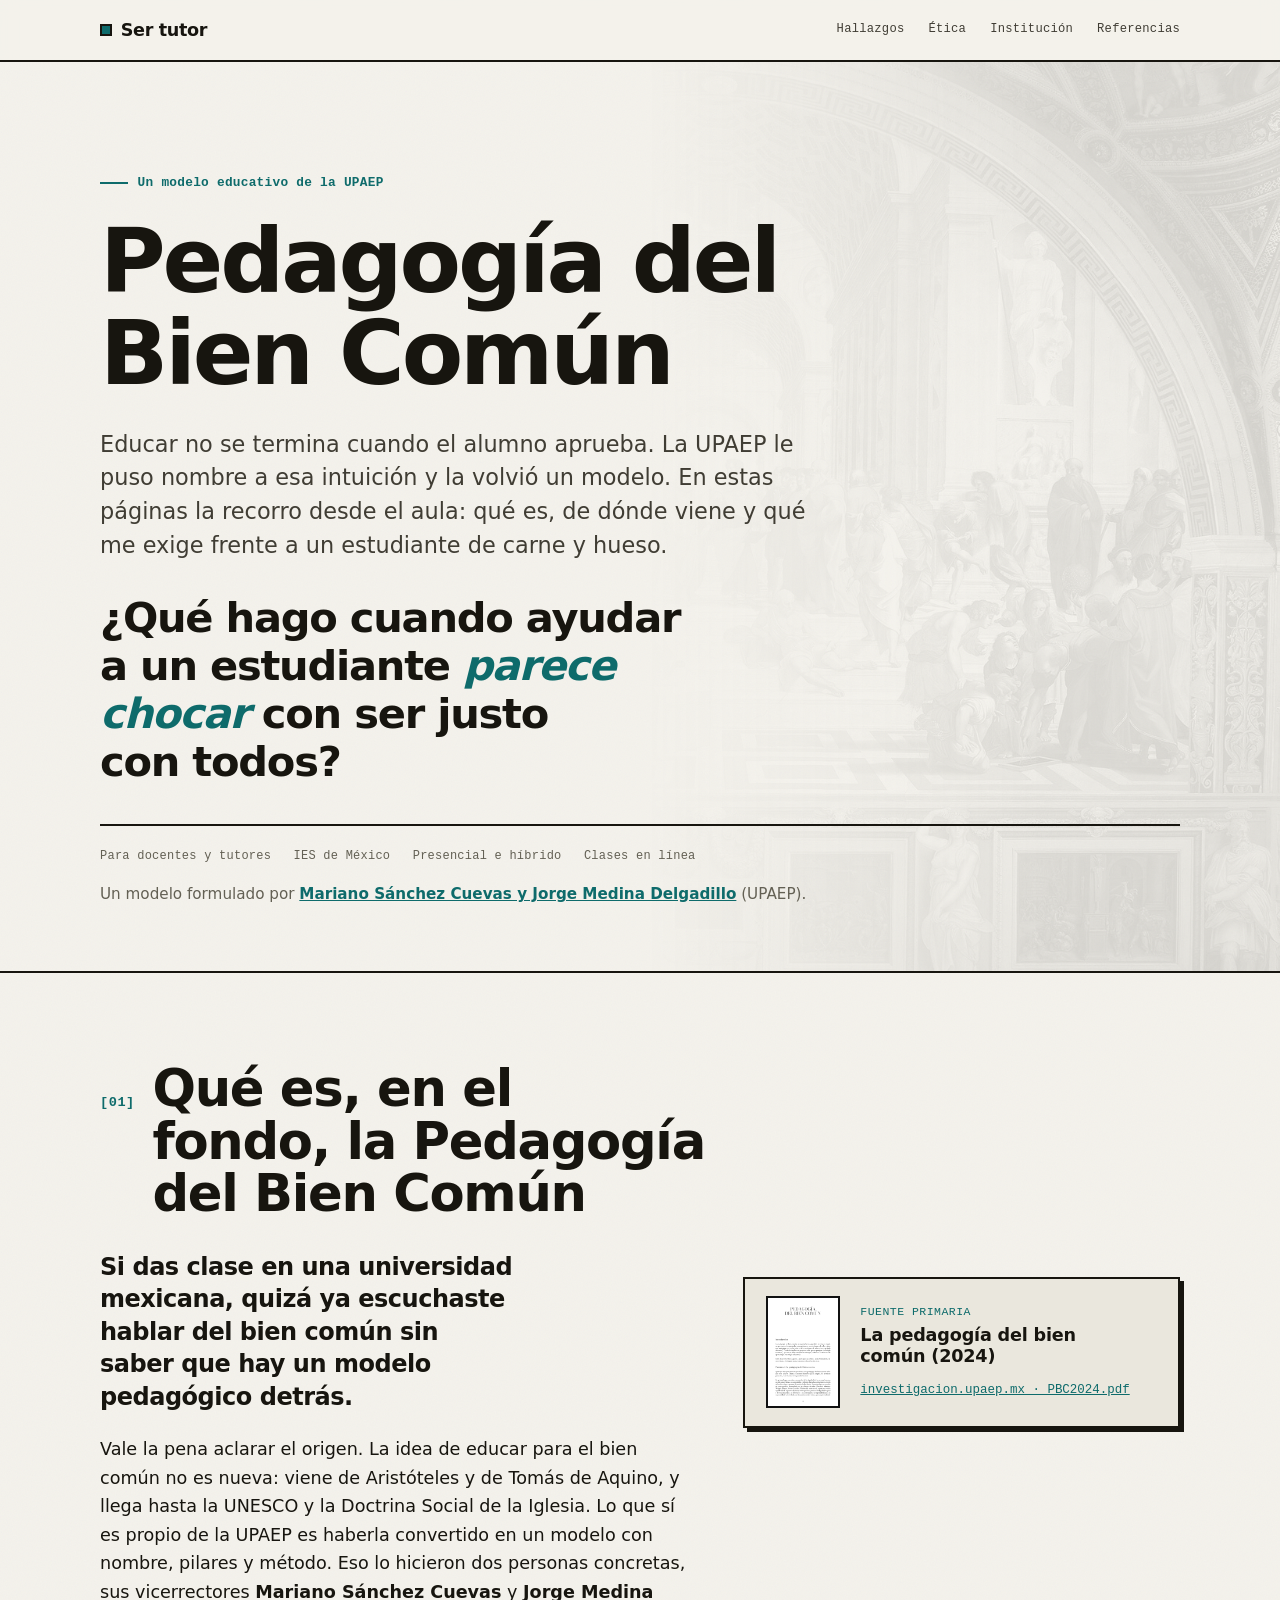
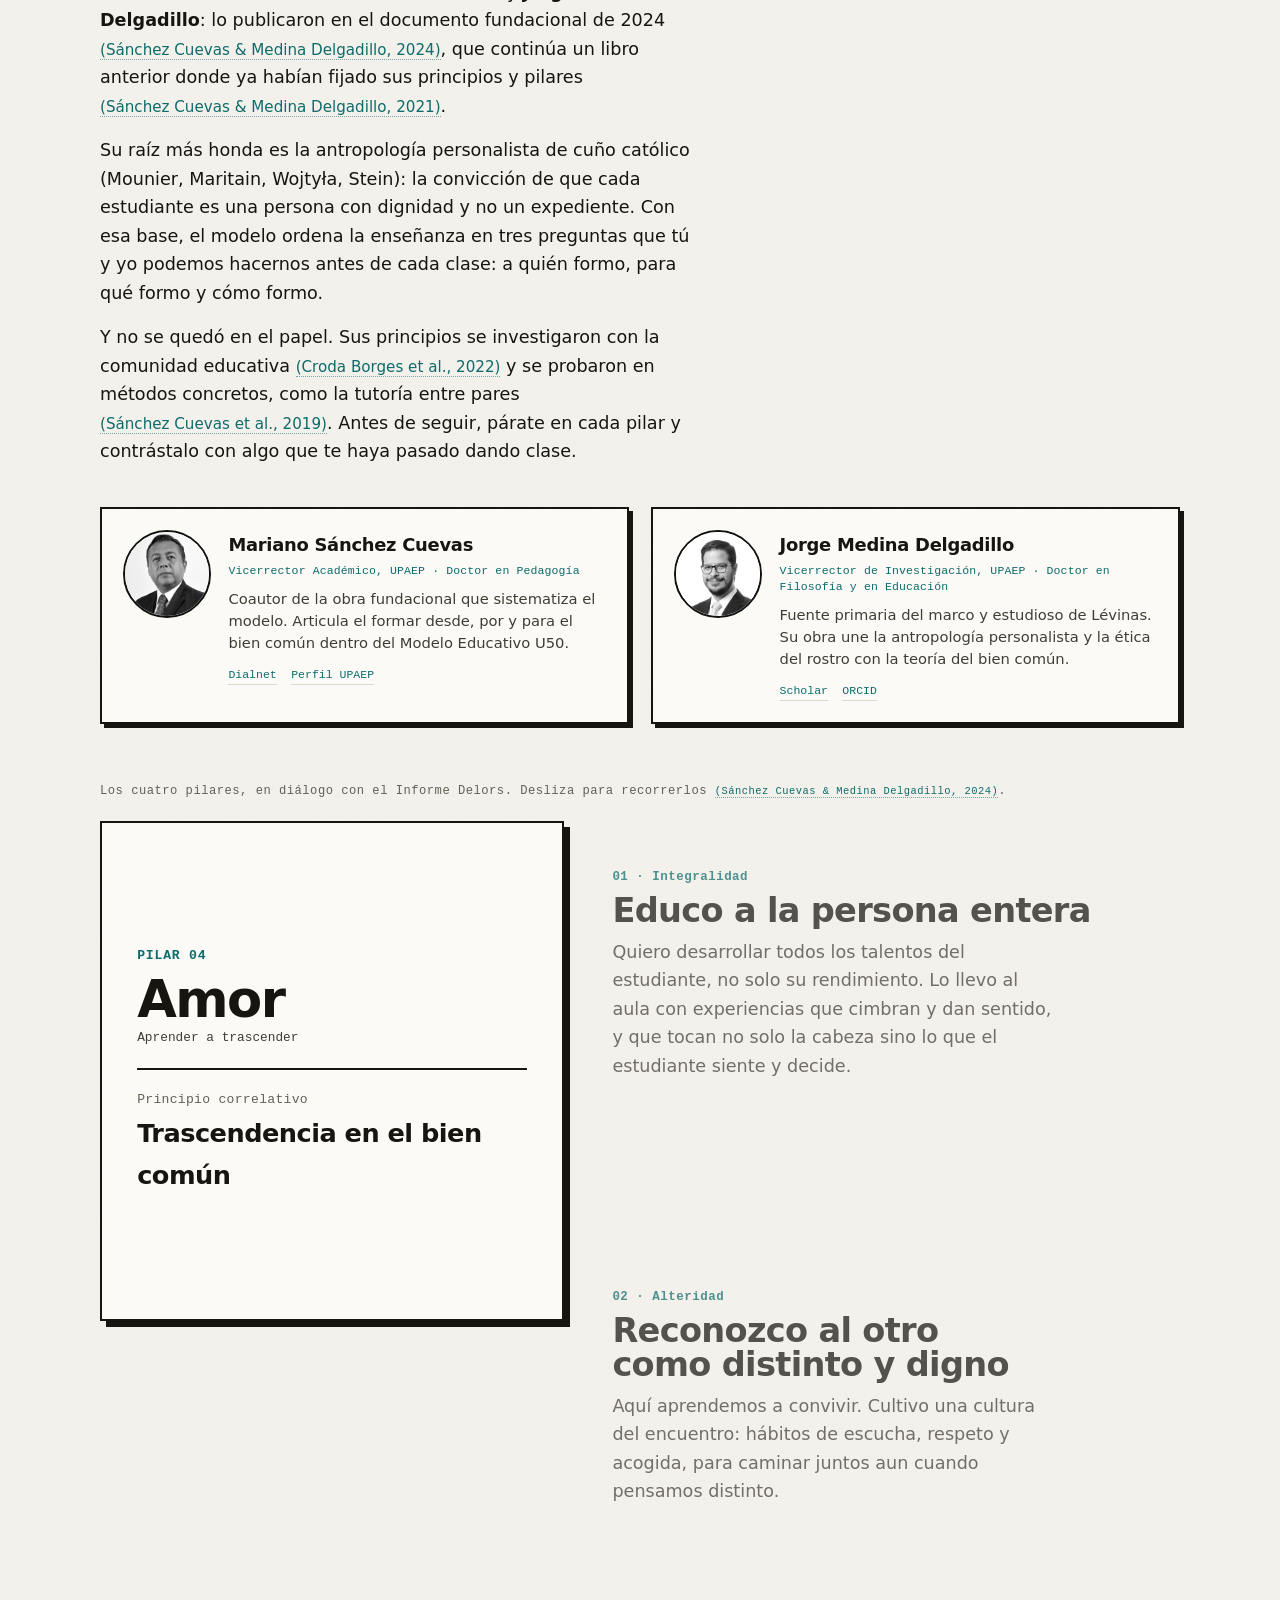
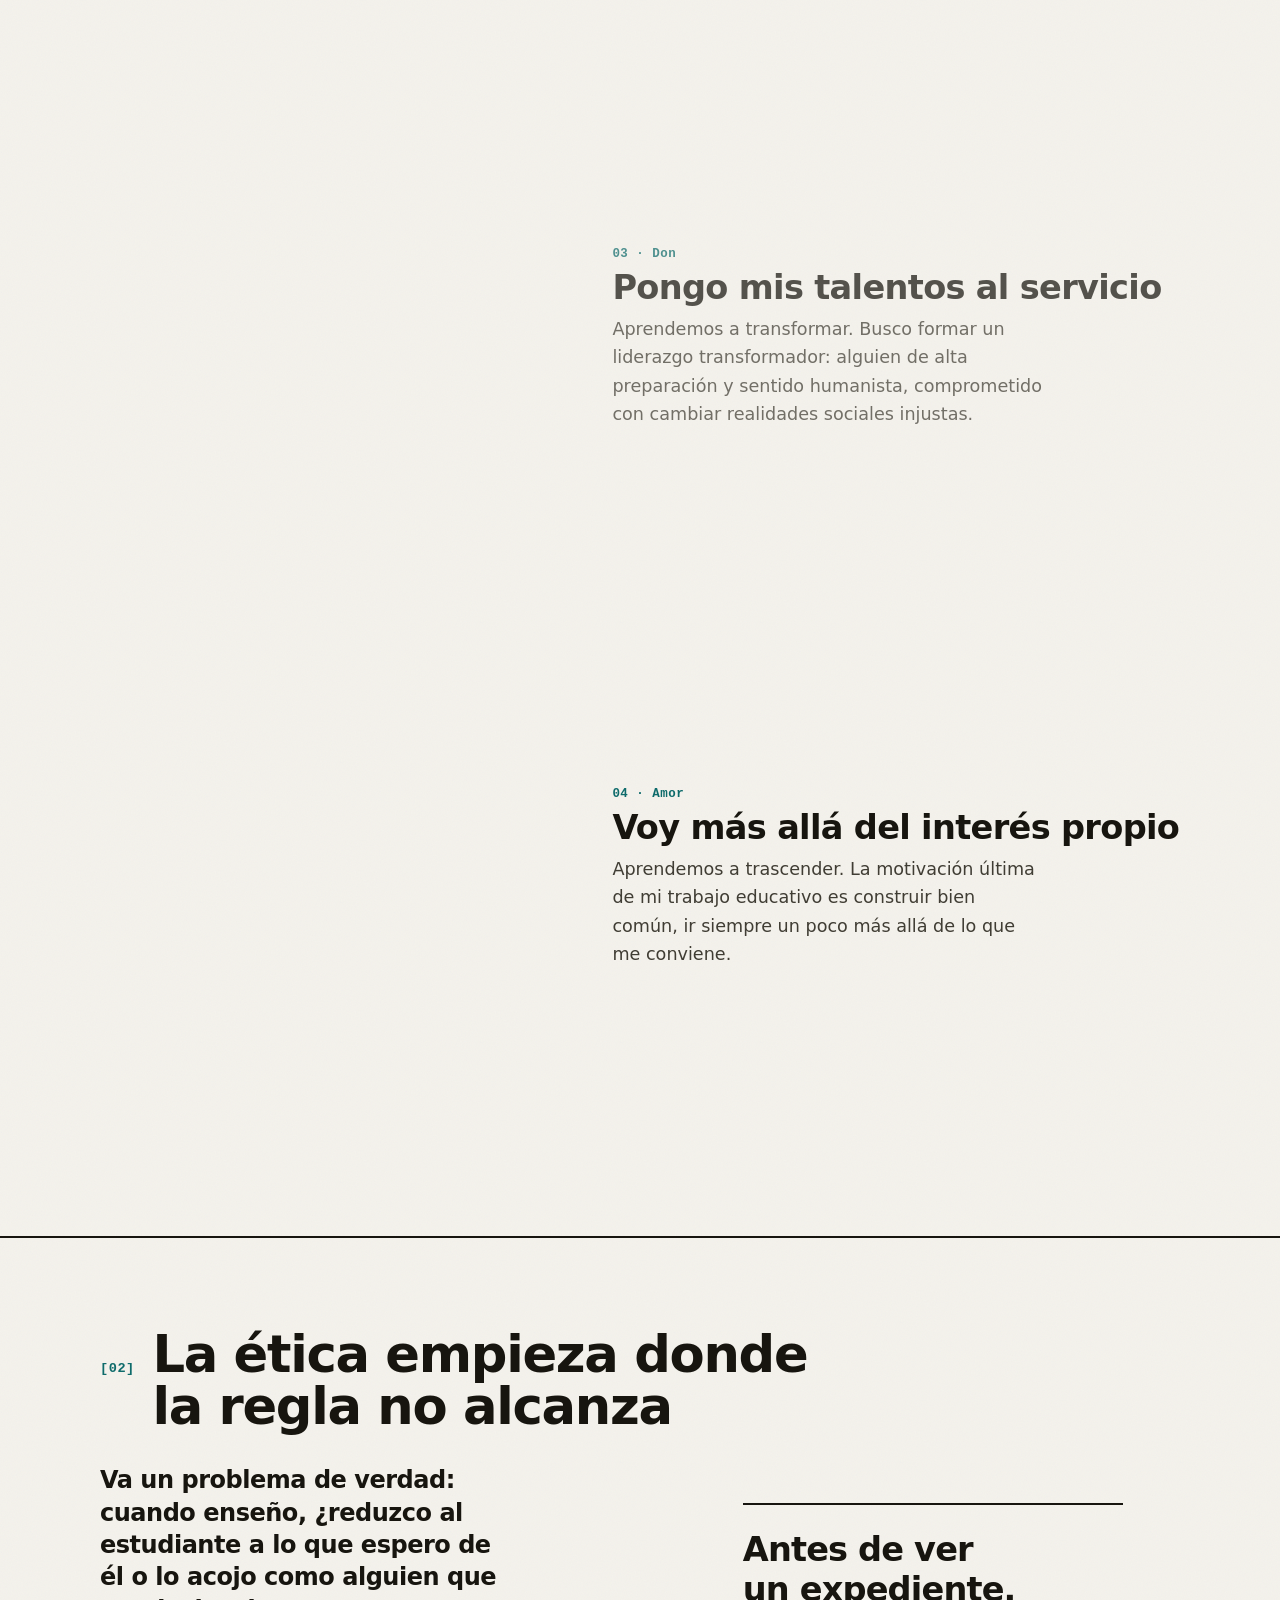
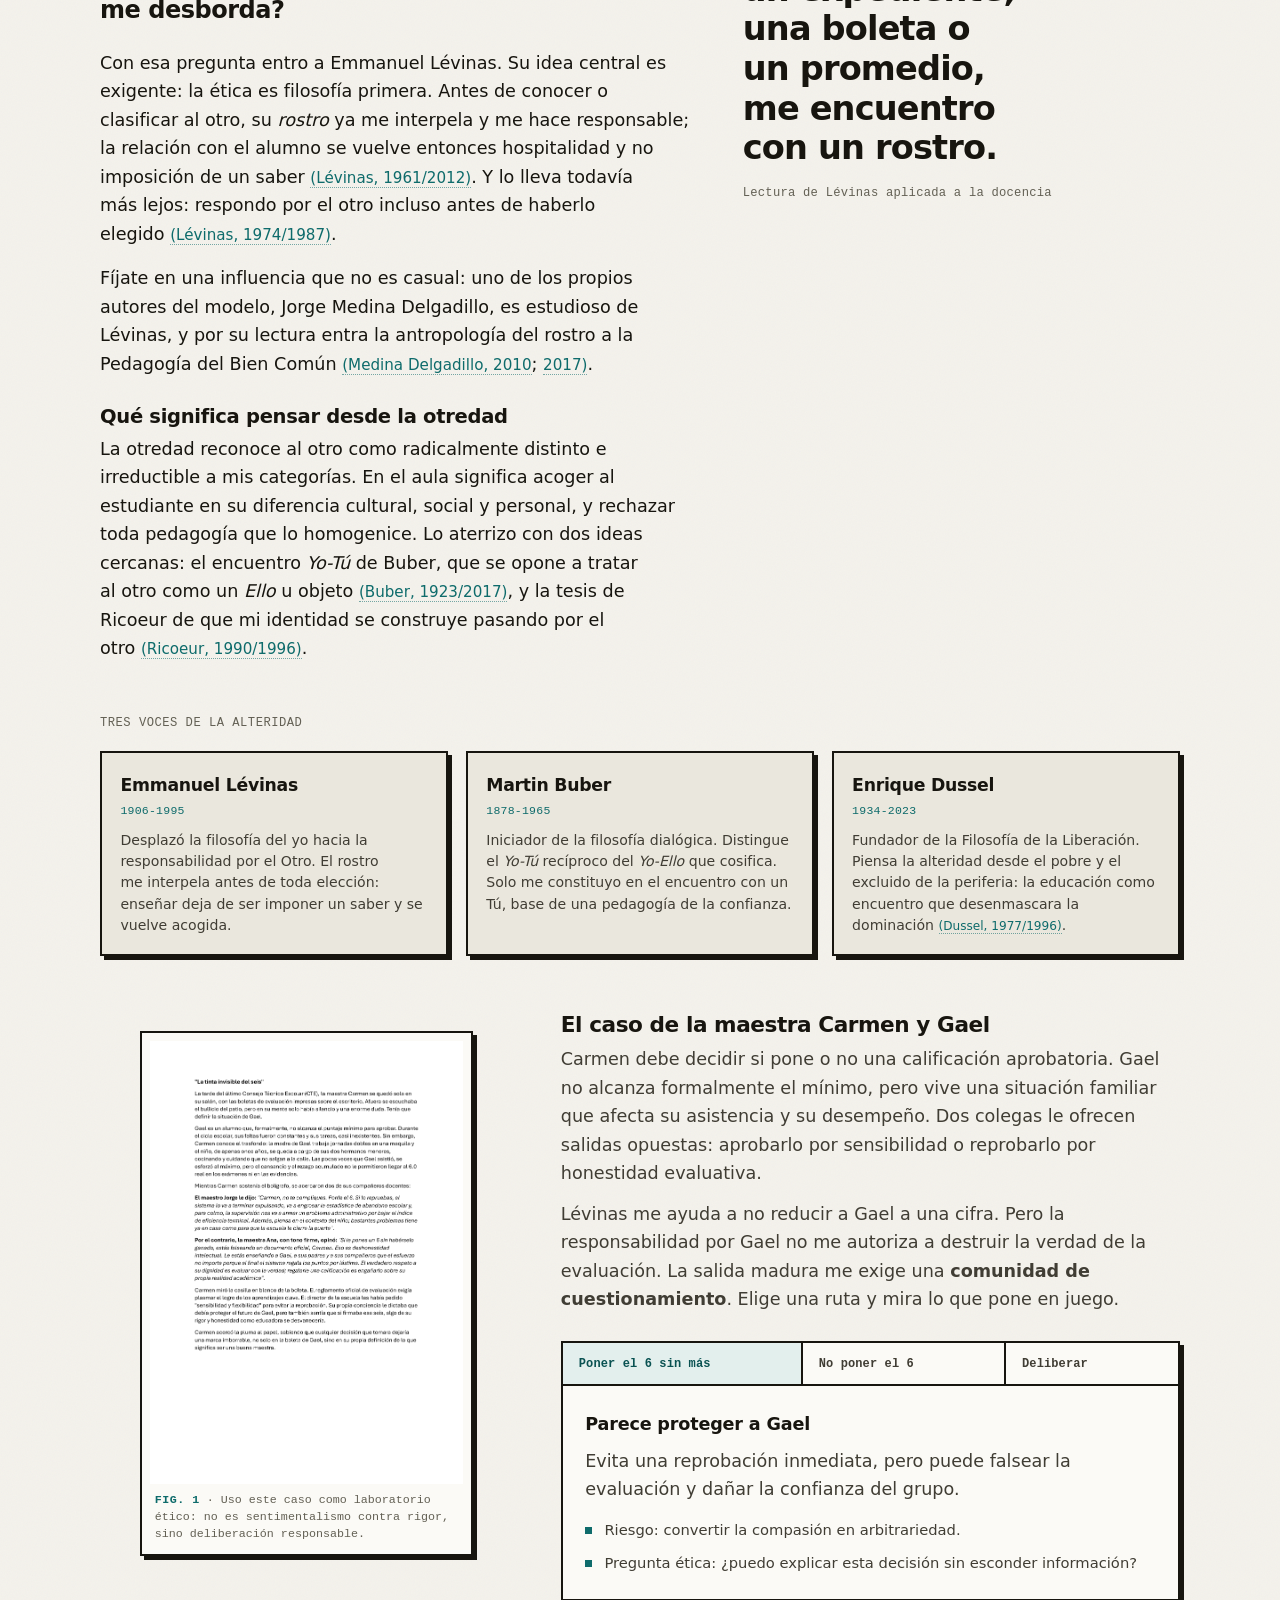
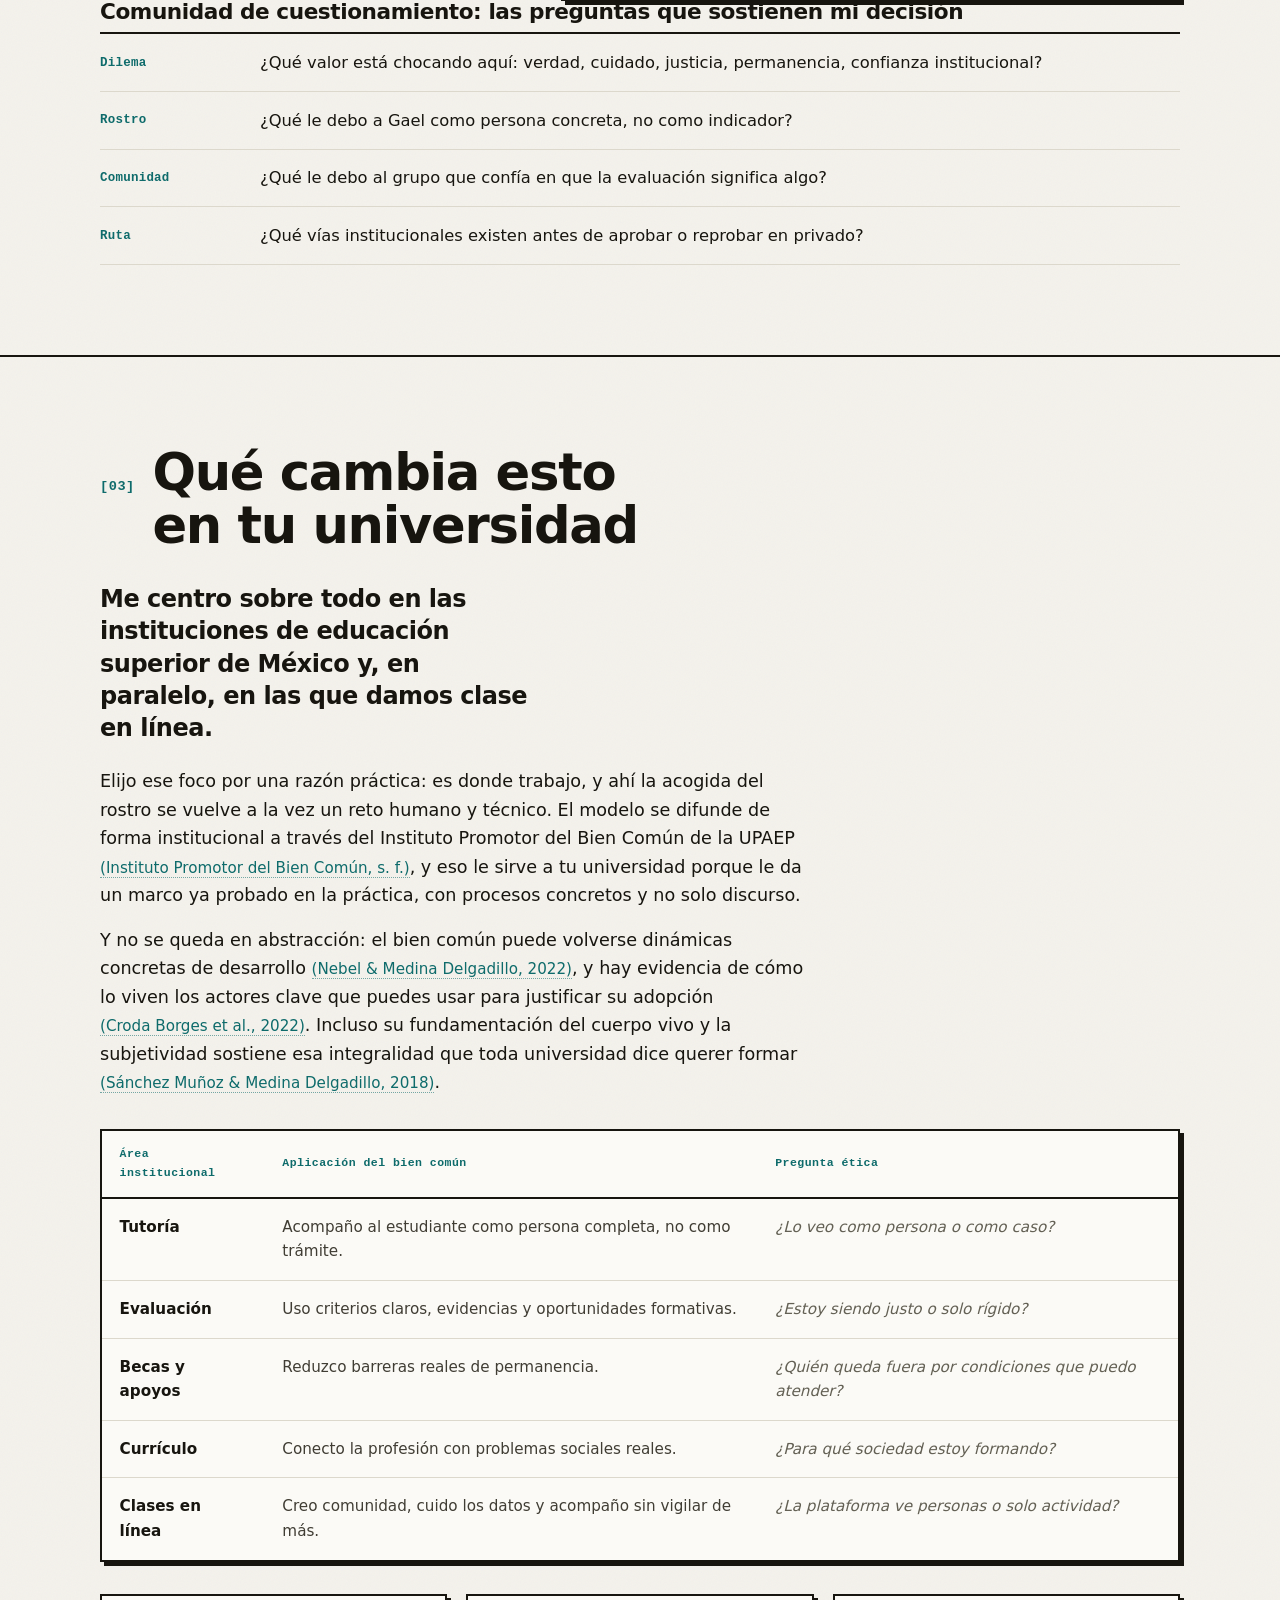
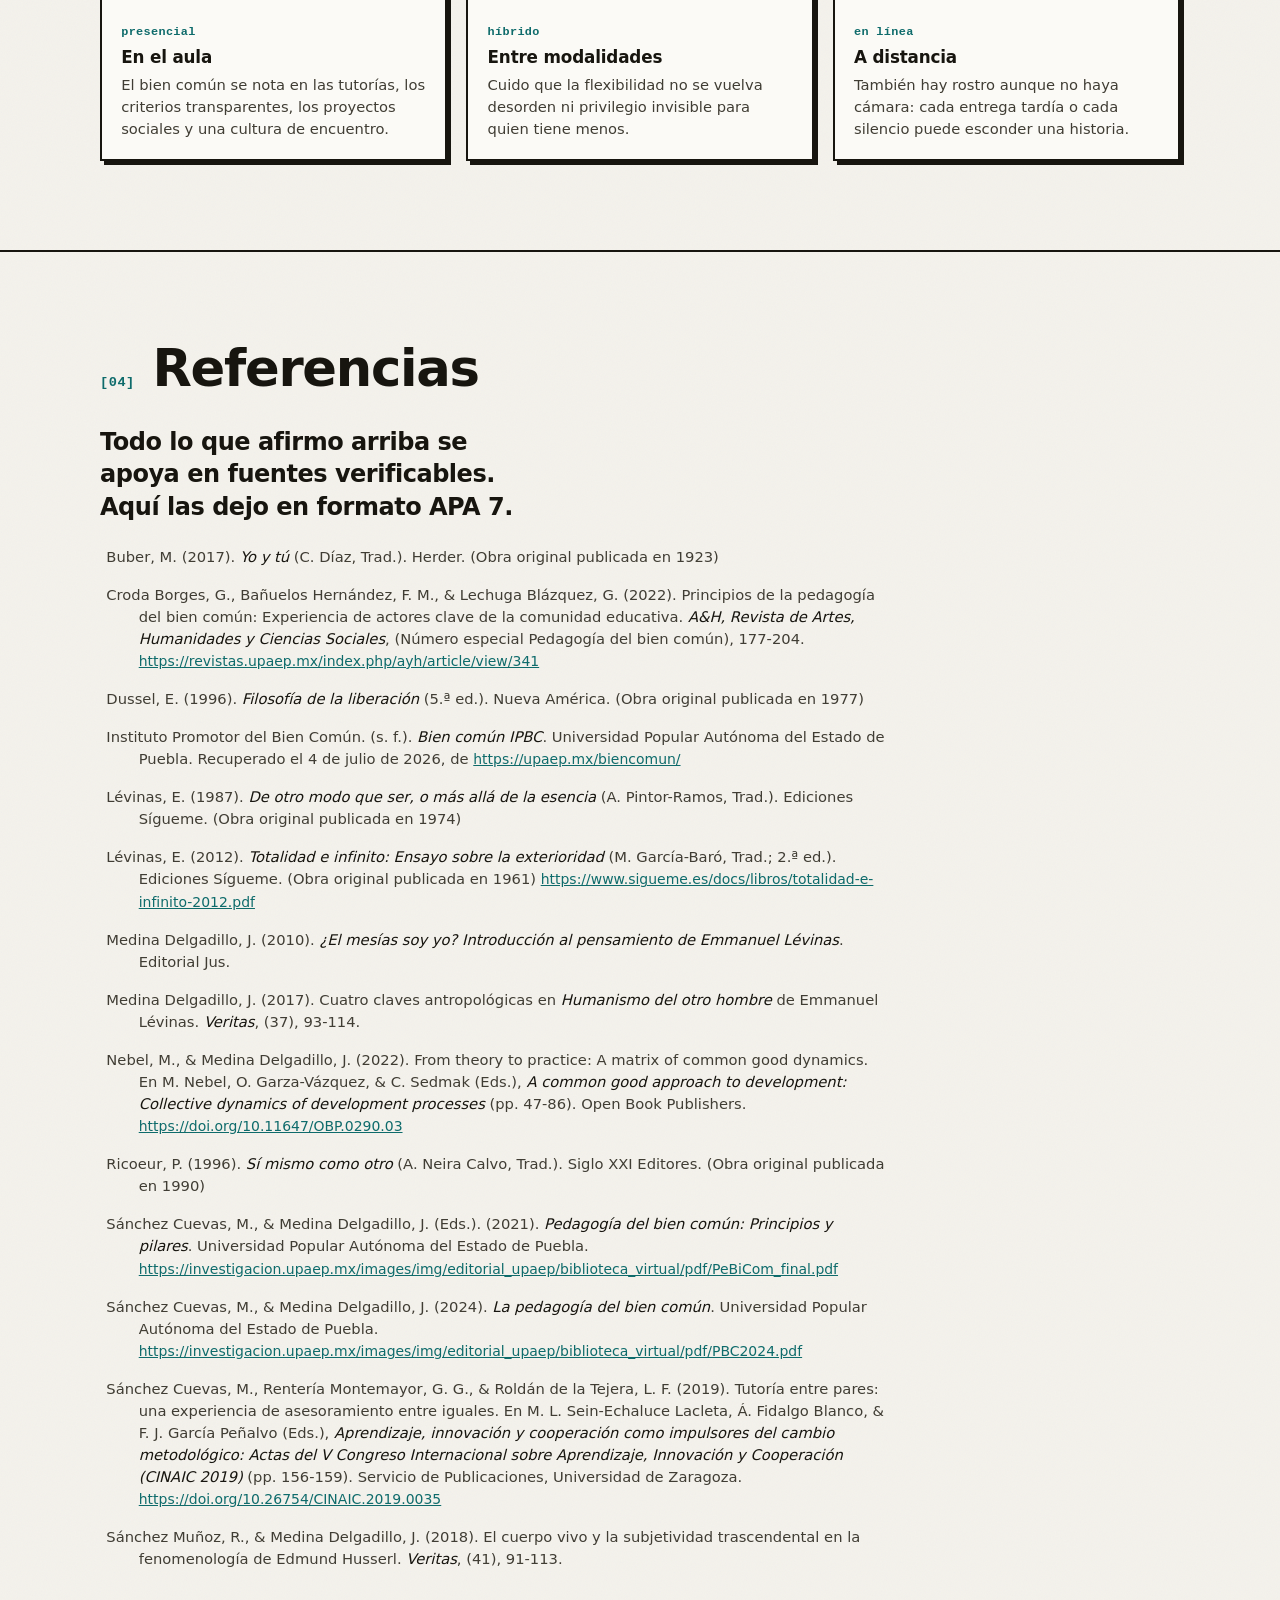
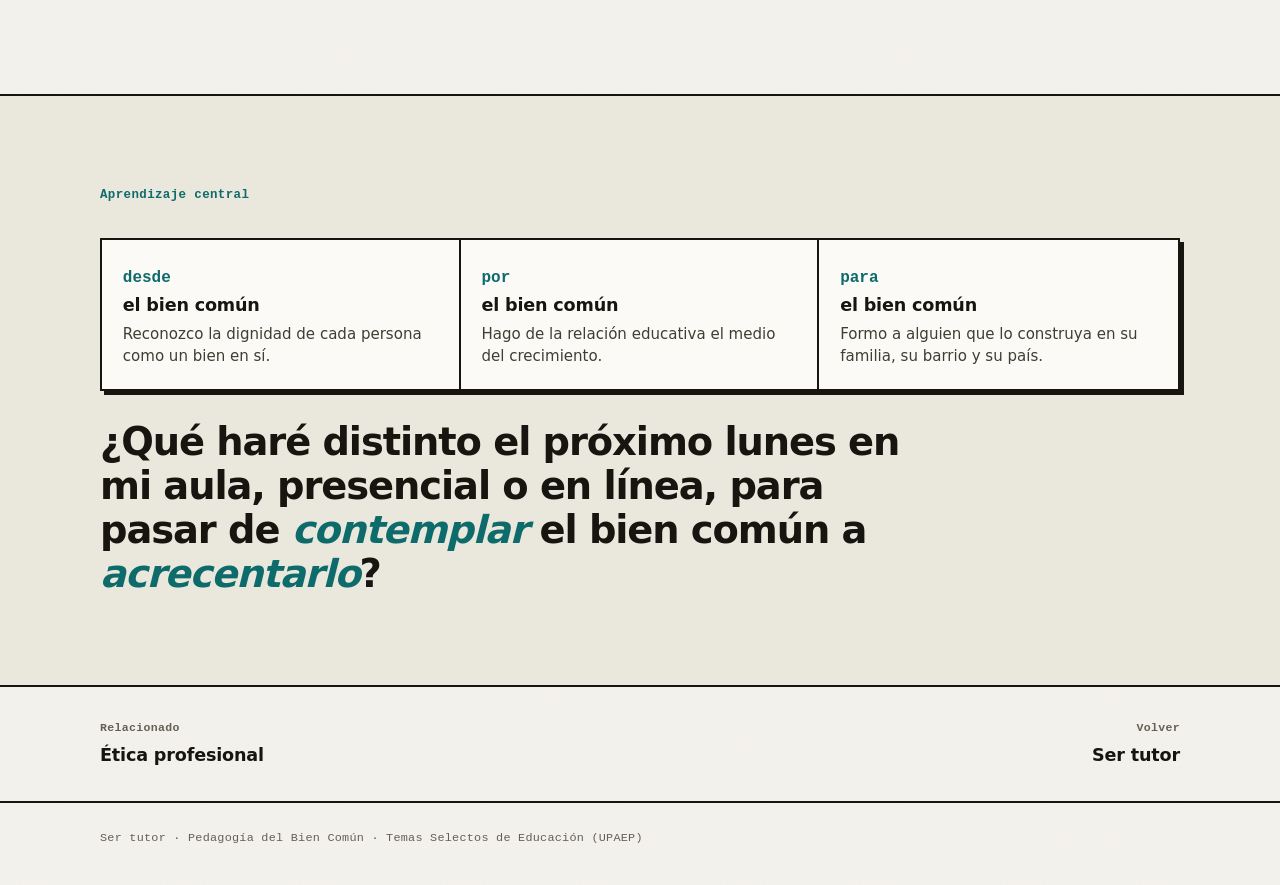
==== commit 87bba51d: "bien-comun: de-slop de la prosa, corrige autoría y añade imagen de fondo - Corrige la afirmación de " ====
--- a/docs/bien-comun/index.html
+++ b/docs/bien-comun/index.html
@@ -4,7 +4,7 @@
 <meta charset="utf-8">
 <meta name="viewport" content="width=device-width, initial-scale=1">
 <title>Pedagogía del Bien Común · Ser tutor</title>
-<meta name="description" content="Te explico, en primera persona y con fuentes, qué es la Pedagogía del Bien Común de la UPAEP: su significado y autores (Sánchez Cuevas y Medina Delgadillo), su ética de la otredad con Lévinas, y su vínculo con las instituciones de educación superior de México y las que dan clase en línea.">
+<meta name="description" content="Qué es la Pedagogía del Bien Común de la UPAEP, contada desde el aula y con fuentes: su origen y autores (Sánchez Cuevas y Medina Delgadillo), su ética de la otredad con Lévinas, y su vínculo con las universidades de México y las que dan clase en línea.">
 <style>
   :root{
     --paper:#f4f2ec;
@@ -32,7 +32,9 @@
   html{-webkit-text-size-adjust:100%;scroll-behavior:smooth;scroll-padding-top:72px}
   @media (prefers-reduced-motion:reduce){html{scroll-behavior:auto}}
   body{
-    margin:0;background:var(--paper);color:var(--ink);
+    margin:0;color:var(--ink);
+    background-color:var(--paper);
+    background-image:url("data:image/svg+xml,%3Csvg xmlns='http://www.w3.org/2000/svg' width='140' height='140'%3E%3Cfilter id='n'%3E%3CfeTurbulence type='fractalNoise' baseFrequency='0.8' numOctaves='2' stitchTiles='stitch'/%3E%3C/filter%3E%3Crect width='100%25' height='100%25' filter='url(%23n)' opacity='0.04'/%3E%3C/svg%3E");
     font-family:var(--sans);font-size:clamp(1.02rem,.98rem + .22vw,1.1rem);
     line-height:1.62;-webkit-font-smoothing:antialiased;text-rendering:optimizeLegibility;
   }
@@ -66,7 +68,12 @@
   @media (max-width:760px){.nav__links{display:none}}
 
   /* hero */
-  .hero{padding:clamp(3.6rem,8vw,7rem) 0 clamp(2.6rem,5vw,4rem)}
+  .hero{position:relative;overflow:hidden;padding:clamp(3.6rem,8vw,7rem) 0 clamp(2.6rem,5vw,4rem)}
+  .hero::before{content:"";position:absolute;top:0;right:0;width:min(54%,640px);height:100%;
+    background:url("assets/athens-bg.jpg") right center/cover;filter:grayscale(1) contrast(1.04);
+    opacity:.13;-webkit-mask-image:linear-gradient(90deg,transparent,#000 62%);mask-image:linear-gradient(90deg,transparent,#000 62%);pointer-events:none}
+  .hero .wrap{position:relative;z-index:1}
+  @media (max-width:720px){.hero::before{opacity:.06;width:78%}}
   .kicker{font-family:var(--mono);font-size:.8rem;letter-spacing:.02em;color:var(--accent);margin:0 0 1.4rem;display:inline-flex;align-items:center;gap:.6rem;font-weight:600}
   .kicker::before{content:"";width:28px;height:2px;background:var(--accent)}
   .hero h1{font-size:clamp(2.9rem,9vw,5.6rem);max-width:14ch;letter-spacing:-.035em}
@@ -267,9 +274,9 @@
   <!-- HERO -->
   <section class="hero">
     <div class="wrap">
-      <p class="kicker">Ensayo · Ética y tutoría en la educación superior</p>
+      <p class="kicker">Un modelo educativo de la UPAEP</p>
       <h1>Pedagogía del Bien Común</h1>
-      <p class="hero__deck">Te escribo como docente, no como manual. Aquí te explico un estilo educativo que no busca solo que tu estudiante apruebe materias, sino formar personas capaces de convivir, servir y transformar su entorno.</p>
+      <p class="hero__deck">Educar no se termina cuando el alumno aprueba. La UPAEP le puso nombre a esa intuición y la volvió un modelo. En estas páginas la recorro desde el aula: qué es, de dónde viene y qué me exige frente a un estudiante de carne y hueso.</p>
       <p class="hero__q">¿Qué hago cuando ayudar a un estudiante <em>parece chocar</em> con ser justo con todos?</p>
       <p class="hero__meta">
         <span>Para docentes y tutores</span>
@@ -286,15 +293,15 @@
     <div class="wrap">
       <div class="s-head">
         <span class="s-index">[01]</span>
-        <h2>Qué significa la Pedagogía del Bien Común</h2>
+        <h2>Qué es, en el fondo, la Pedagogía del Bien Común</h2>
       </div>
 
       <div class="split">
         <div class="prose">
-          <p class="lede">Si das clase en una universidad mexicana, quizá ya escuchaste hablar del bien común sin saber que existe un modelo pedagógico que lo sistematiza.</p>
-          <p>Quiero empezar por lo primero: quiénes lo han nombrado y articulado. No es la ocurrencia de un solo autor. Lo formularon <strong>Mariano Sánchez Cuevas</strong> y <strong>Jorge Medina Delgadillo</strong>, ambos vicerrectores de la UPAEP, y lo publicaron como propuesta pedagógica en el documento fundacional de la serie fundamentos <a class="cite" href="#ref-scmd2024">(Sánchez Cuevas &amp; Medina Delgadillo, 2024)</a>, continuación de una obra previa que ya definía sus principios y pilares <a class="cite" href="#ref-scmd2021">(Sánchez Cuevas &amp; Medina Delgadillo, 2021)</a>.</p>
-          <p>Te explico de dónde bebe: de la antropología personalista de cuño católico (Mounier, Maritain, Wojtyła, Stein), de la Doctrina Social de la Iglesia y de las intuiciones educativas de los fundadores de la UPAEP. Con esas fuentes ordena la enseñanza en tres preguntas que tú mismo puedes hacerte: a quién formo, para qué formo y cómo formo.</p>
-          <p>Quiero que veas que esto no se quedó en el papel. Sus principios se investigaron con actores reales de la comunidad educativa <a class="cite" href="#ref-croda2022">(Croda Borges et al., 2022)</a> y se probaron en métodos concretos, como la tutoría entre pares <a class="cite" href="#ref-sc2019">(Sánchez Cuevas et al., 2019)</a>. Te invito a contrastar cada pilar con una experiencia tuya de aula antes de seguir leyendo.</p>
+          <p class="lede">Si das clase en una universidad mexicana, quizá ya escuchaste hablar del bien común sin saber que hay un modelo pedagógico detrás.</p>
+          <p>Vale la pena aclarar el origen. La idea de educar para el bien común no es nueva: viene de Aristóteles y de Tomás de Aquino, y llega hasta la UNESCO y la Doctrina Social de la Iglesia. Lo que sí es propio de la UPAEP es haberla convertido en un modelo con nombre, pilares y método. Eso lo hicieron dos personas concretas, sus vicerrectores <strong>Mariano Sánchez Cuevas</strong> y <strong>Jorge Medina Delgadillo</strong>: lo publicaron en el documento fundacional de 2024 <a class="cite" href="#ref-scmd2024">(Sánchez Cuevas &amp; Medina Delgadillo, 2024)</a>, que continúa un libro anterior donde ya habían fijado sus principios y pilares <a class="cite" href="#ref-scmd2021">(Sánchez Cuevas &amp; Medina Delgadillo, 2021)</a>.</p>
+          <p>Su raíz más honda es la antropología personalista de cuño católico (Mounier, Maritain, Wojtyła, Stein): la convicción de que cada estudiante es una persona con dignidad y no un expediente. Con esa base, el modelo ordena la enseñanza en tres preguntas que tú y yo podemos hacernos antes de cada clase: a quién formo, para qué formo y cómo formo.</p>
+          <p>Y no se quedó en el papel. Sus principios se investigaron con la comunidad educativa <a class="cite" href="#ref-croda2022">(Croda Borges et al., 2022)</a> y se probaron en métodos concretos, como la tutoría entre pares <a class="cite" href="#ref-sc2019">(Sánchez Cuevas et al., 2019)</a>. Antes de seguir, párate en cada pilar y contrástalo con algo que te haya pasado dando clase.</p>
         </div>
 
         <div class="doc reveal">
@@ -401,13 +408,13 @@
     <div class="wrap">
       <div class="s-head">
         <span class="s-index">[02]</span>
-        <h2>Ética, otredad y comunidad de cuestionamiento</h2>
+        <h2>La ética empieza donde la regla no alcanza</h2>
       </div>
 
       <div class="split">
         <div class="prose">
-          <p class="lede">Te propongo un problema real: cuando enseño, ¿reduzco al estudiante a lo que espero de él o lo acojo como alguien que me desborda?</p>
-          <p>Con esa pregunta entro a Emmanuel Lévinas. Te explico su idea central: para él la ética es filosofía primera. Antes de conocer o clasificar al otro, su <em>rostro</em> ya me interpela y me hace responsable, y eso ordena la relación pedagógica como hospitalidad y no como imposición de un saber <a class="cite" href="#ref-levinas2012">(Lévinas, 1961/2012)</a>. Lévinas lo lleva aún más lejos con la responsabilidad asimétrica, esa en la que respondo por el otro incluso antes de elegirlo <a class="cite" href="#ref-levinas1987">(Lévinas, 1974/1987)</a>.</p>
+          <p class="lede">Va un problema de verdad: cuando enseño, ¿reduzco al estudiante a lo que espero de él o lo acojo como alguien que me desborda?</p>
+          <p>Con esa pregunta entro a Emmanuel Lévinas. Su idea central es exigente: la ética es filosofía primera. Antes de conocer o clasificar al otro, su <em>rostro</em> ya me interpela y me hace responsable; la relación con el alumno se vuelve entonces hospitalidad y no imposición de un saber <a class="cite" href="#ref-levinas2012">(Lévinas, 1961/2012)</a>. Y lo lleva todavía más lejos: respondo por el otro incluso antes de haberlo elegido <a class="cite" href="#ref-levinas1987">(Lévinas, 1974/1987)</a>.</p>
           <p>Fíjate en una influencia que no es casual: uno de los propios autores del modelo, Jorge Medina Delgadillo, es estudioso de Lévinas, y por su lectura entra la antropología del rostro a la Pedagogía del Bien Común <a class="cite" href="#ref-medina2010">(Medina Delgadillo, 2010</a>; <a class="cite" href="#ref-medina2017">2017)</a>.</p>
           <h3>Qué significa pensar desde la otredad</h3>
           <p>La otredad reconoce al otro como radicalmente distinto e irreductible a mis categorías. En el aula significa acoger al estudiante en su diferencia cultural, social y personal, y rechazar toda pedagogía que lo homogenice. Lo aterrizo con dos ideas cercanas: el encuentro <em>Yo-Tú</em> de Buber, que se opone a tratar al otro como un <em>Ello</em> u objeto <a class="cite" href="#ref-buber2017">(Buber, 1923/2017)</a>, y la tesis de Ricoeur de que mi identidad se construye pasando por el otro <a class="cite" href="#ref-ricoeur1996">(Ricoeur, 1990/1996)</a>.</p>
@@ -488,13 +495,13 @@
     <div class="wrap">
       <div class="s-head">
         <span class="s-index">[03]</span>
-        <h2>La vinculación con tu institución</h2>
+        <h2>Qué cambia esto en tu universidad</h2>
       </div>
 
       <div class="prose">
         <p class="lede">Me centro sobre todo en las instituciones de educación superior de México y, en paralelo, en las que damos clase en línea.</p>
-        <p>Elijo ese foco por una razón práctica: es donde trabajo y donde la acogida del rostro se vuelve, al mismo tiempo, un reto humano y técnico. Te explico que el modelo se difunde de manera institucional a través del Instituto Promotor del Bien Común de la UPAEP <a class="cite" href="#ref-ipbc">(Instituto Promotor del Bien Común, s. f.)</a>, y eso importa para tu propia IES porque te da un marco ya probado en la práctica, con procesos concretos y no solo discurso.</p>
-        <p>Muestro que el bien común puede traducirse en dinámicas concretas de desarrollo, y no quedarse en abstracción <a class="cite" href="#ref-nebel2022">(Nebel &amp; Medina Delgadillo, 2022)</a>, y que hay evidencia de cómo lo viven los actores clave, evidencia que puedes usar para justificar su adopción <a class="cite" href="#ref-croda2022">(Croda Borges et al., 2022)</a>. Incluso su fundamentación del cuerpo vivo y la subjetividad sostiene esa integralidad que una universidad dice querer formar <a class="cite" href="#ref-sm2018">(Sánchez Muñoz &amp; Medina Delgadillo, 2018)</a>.</p>
+        <p>Elijo ese foco por una razón práctica: es donde trabajo, y ahí la acogida del rostro se vuelve a la vez un reto humano y técnico. El modelo se difunde de forma institucional a través del Instituto Promotor del Bien Común de la UPAEP <a class="cite" href="#ref-ipbc">(Instituto Promotor del Bien Común, s. f.)</a>, y eso le sirve a tu universidad porque le da un marco ya probado en la práctica, con procesos concretos y no solo discurso.</p>
+        <p>Y no se queda en abstracción: el bien común puede volverse dinámicas concretas de desarrollo <a class="cite" href="#ref-nebel2022">(Nebel &amp; Medina Delgadillo, 2022)</a>, y hay evidencia de cómo lo viven los actores clave que puedes usar para justificar su adopción <a class="cite" href="#ref-croda2022">(Croda Borges et al., 2022)</a>. Incluso su fundamentación del cuerpo vivo y la subjetividad sostiene esa integralidad que toda universidad dice querer formar <a class="cite" href="#ref-sm2018">(Sánchez Muñoz &amp; Medina Delgadillo, 2018)</a>.</p>
       </div>
 
       <div class="table-scroll reveal">
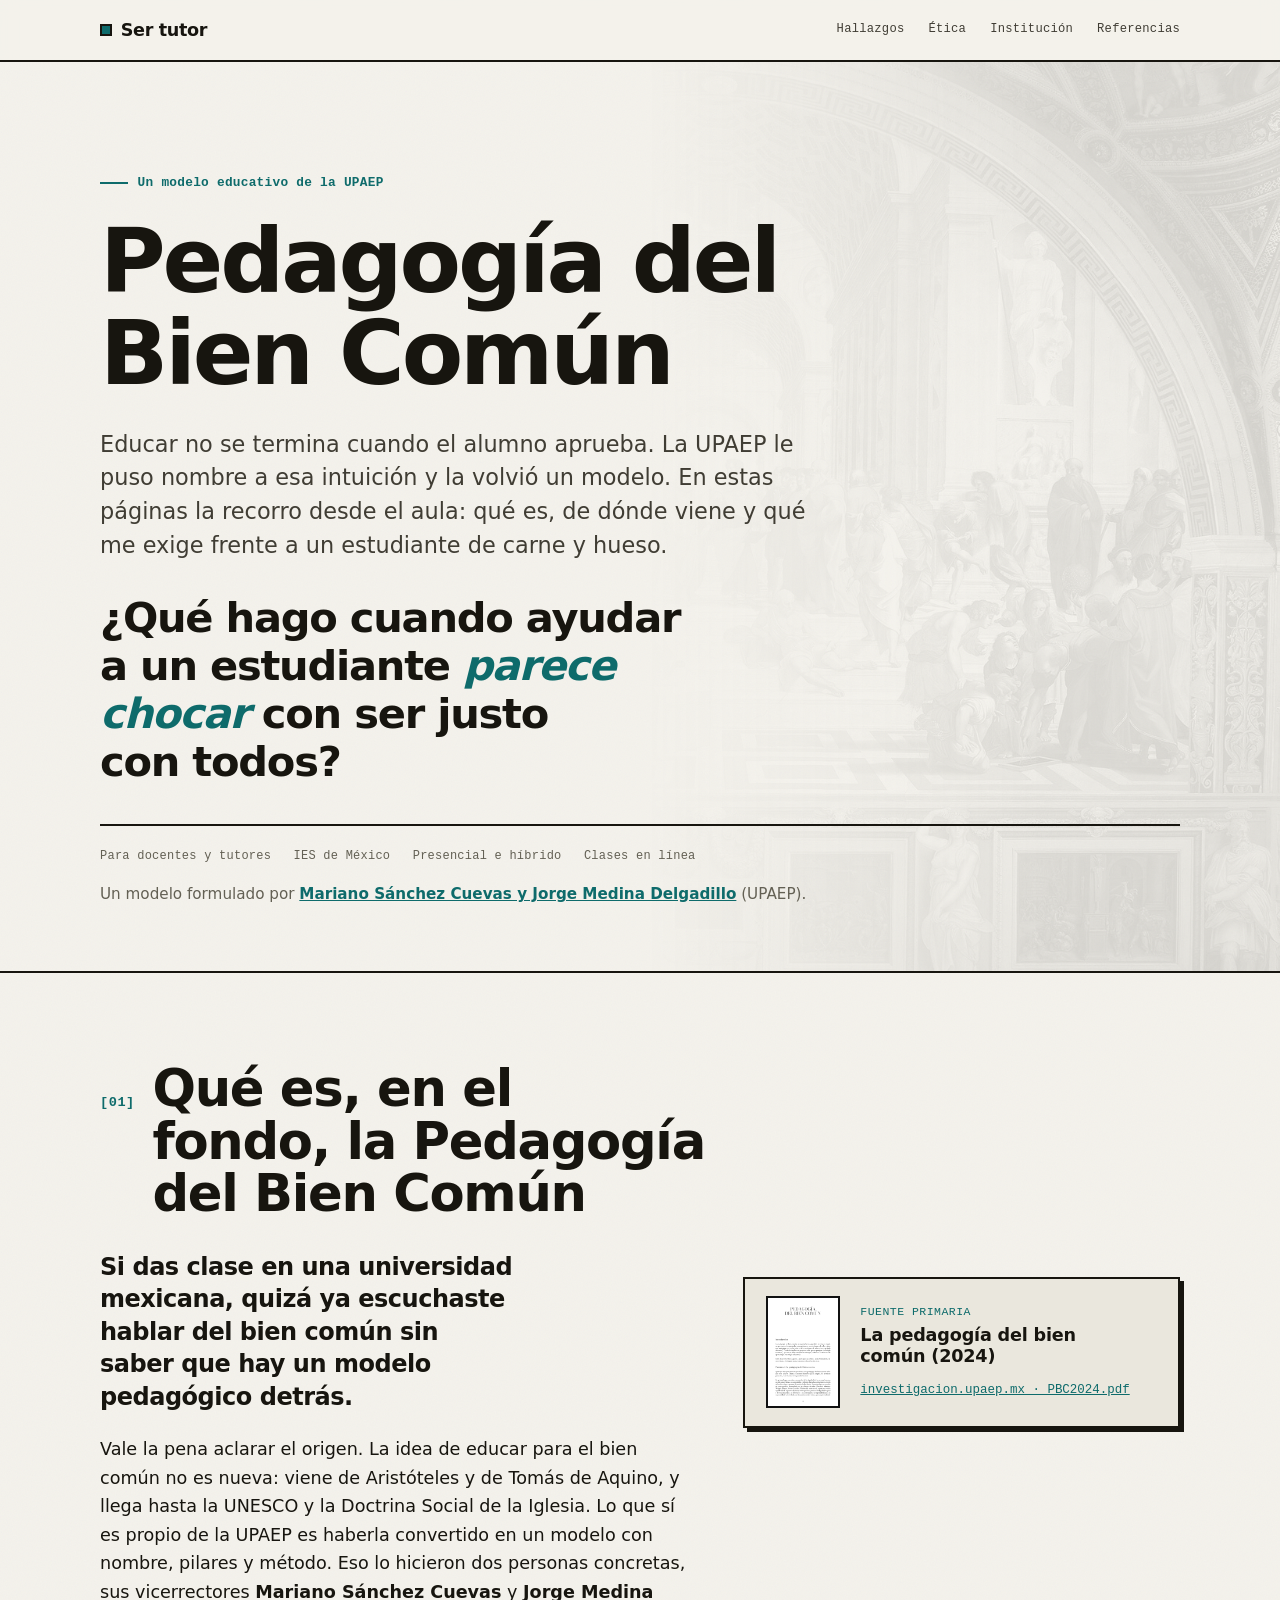
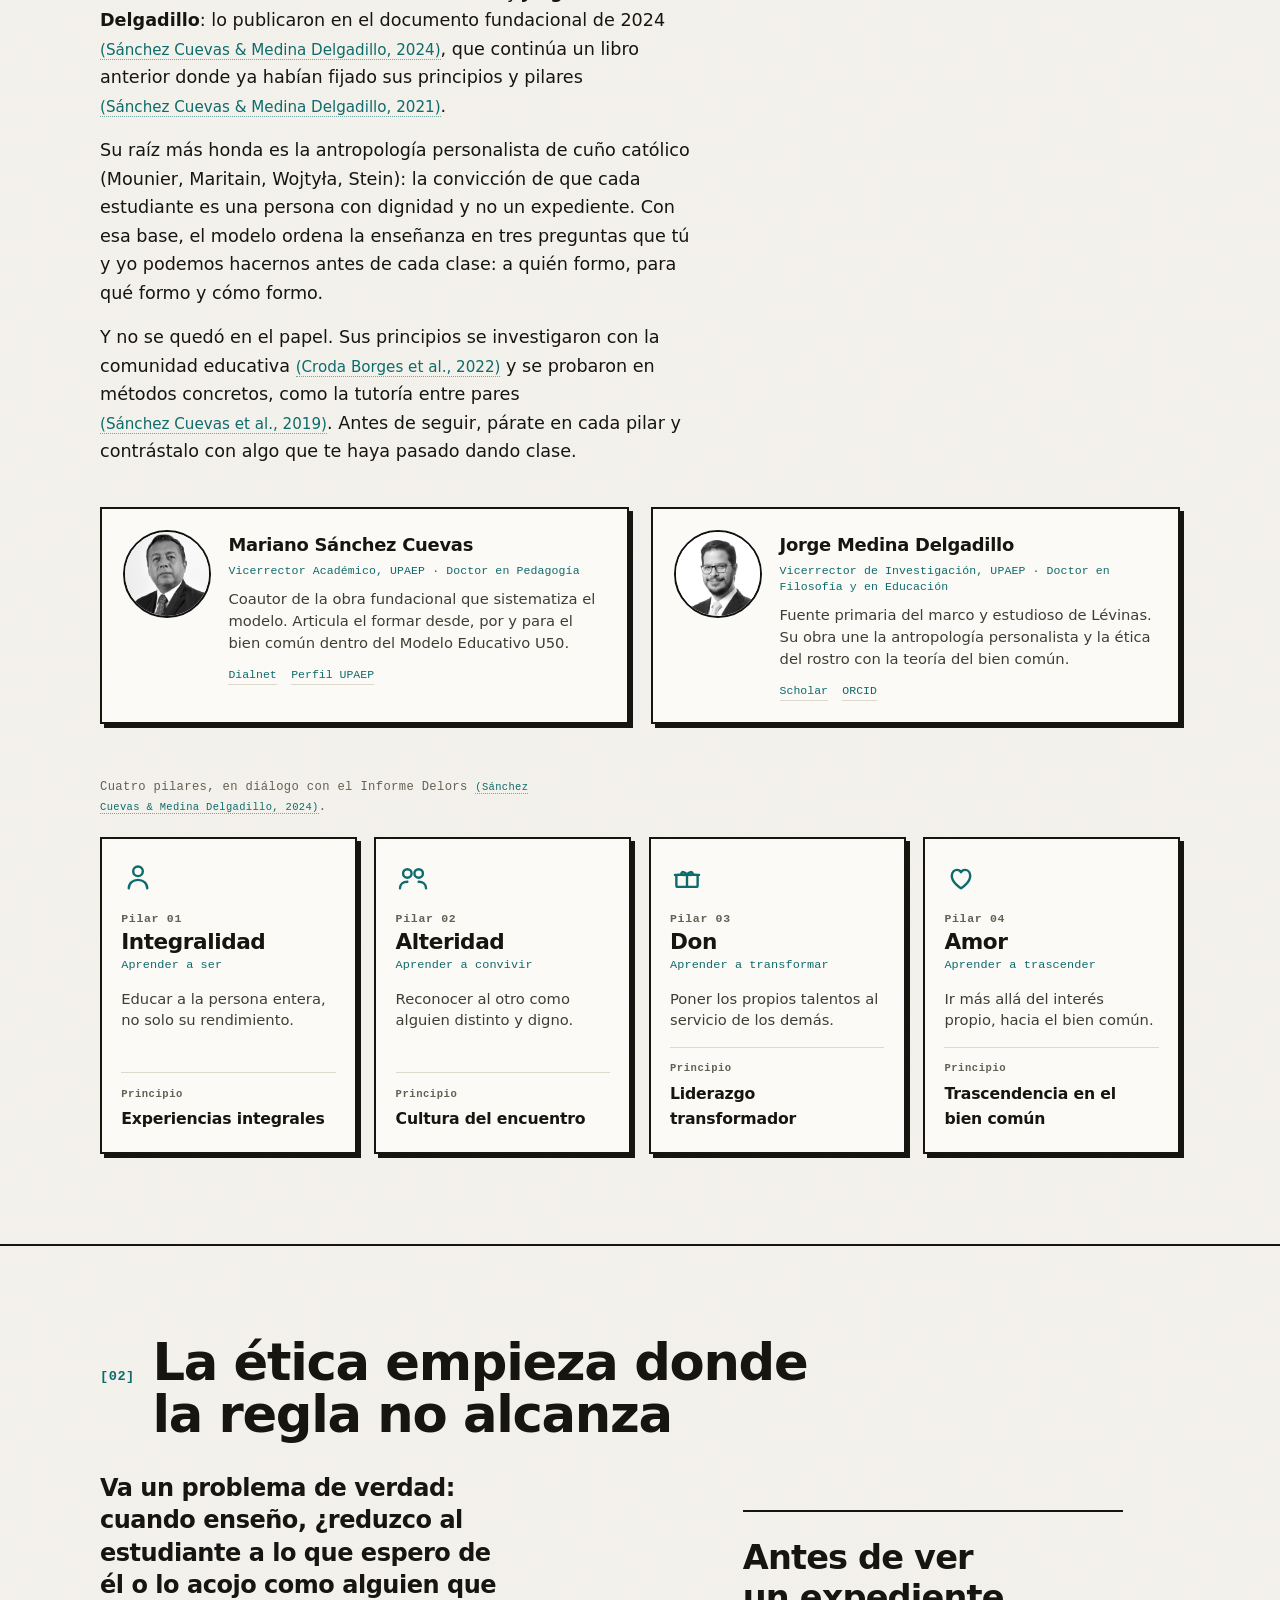
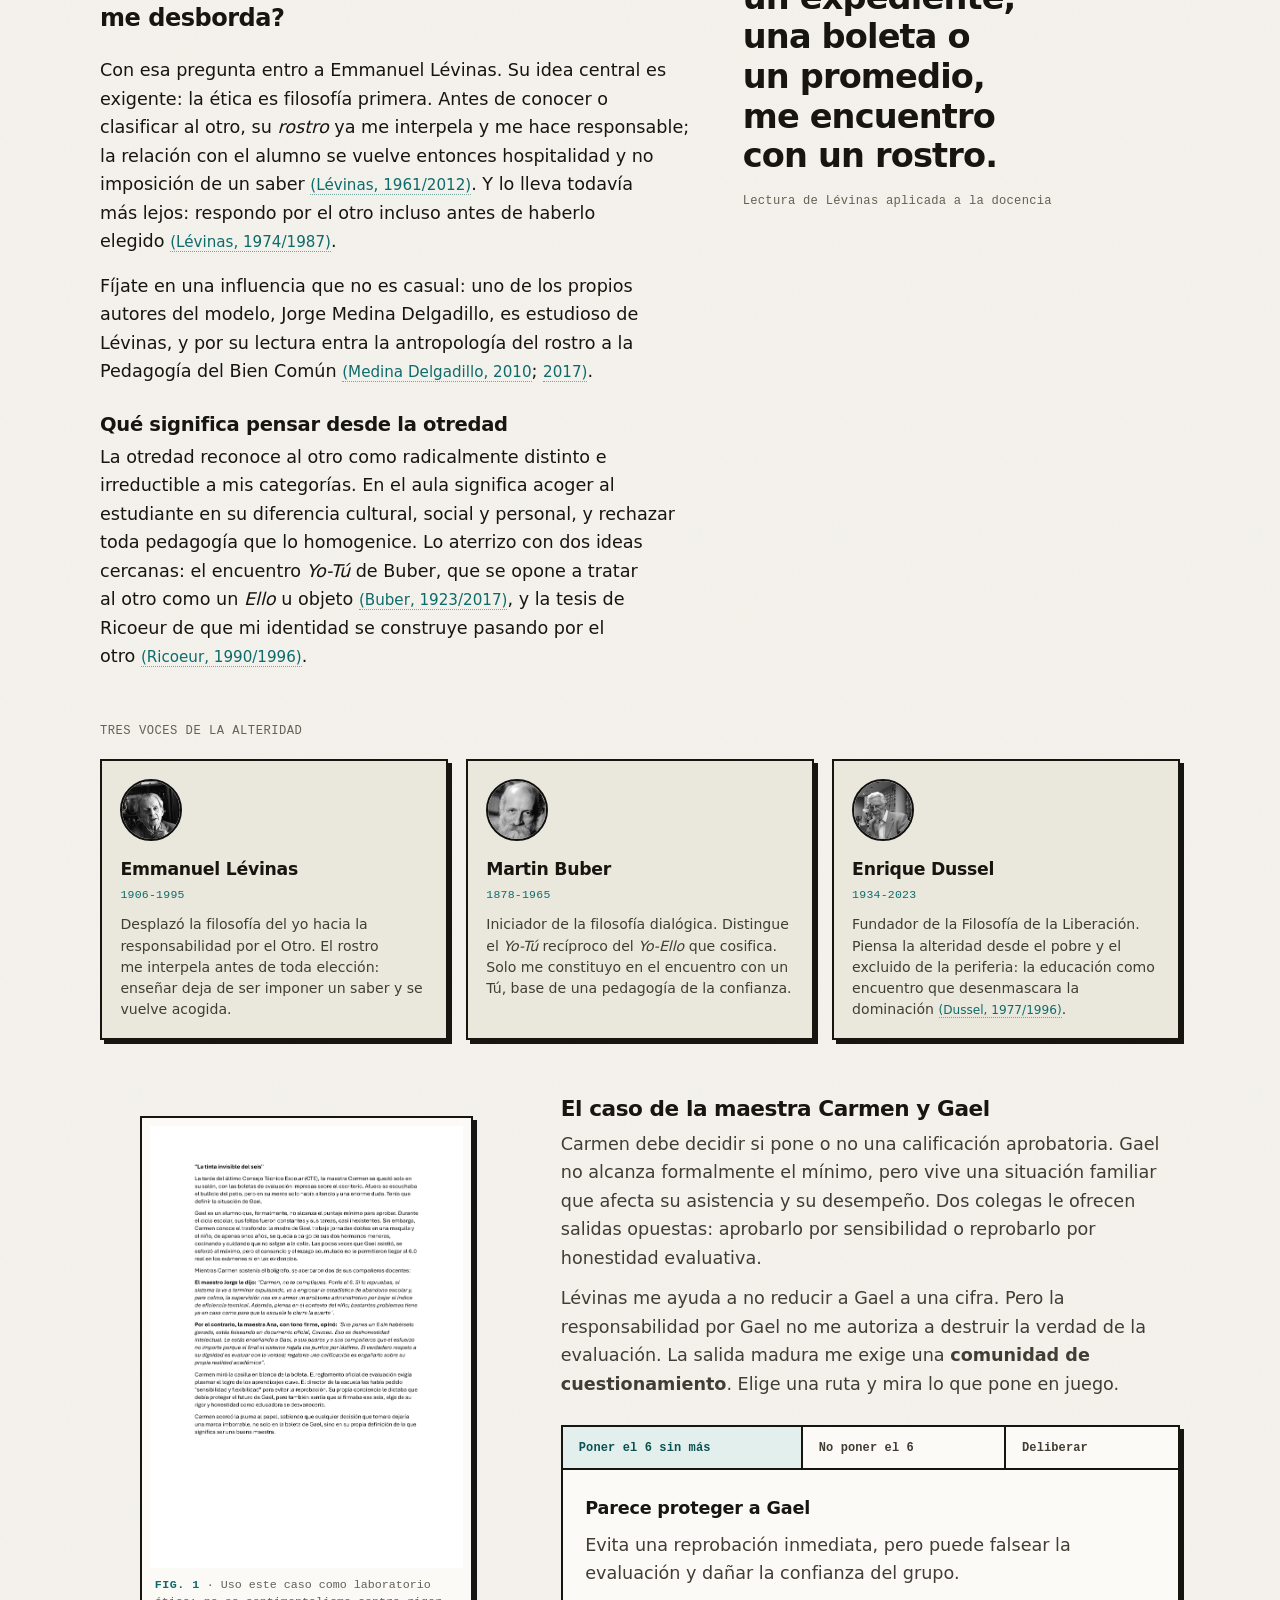
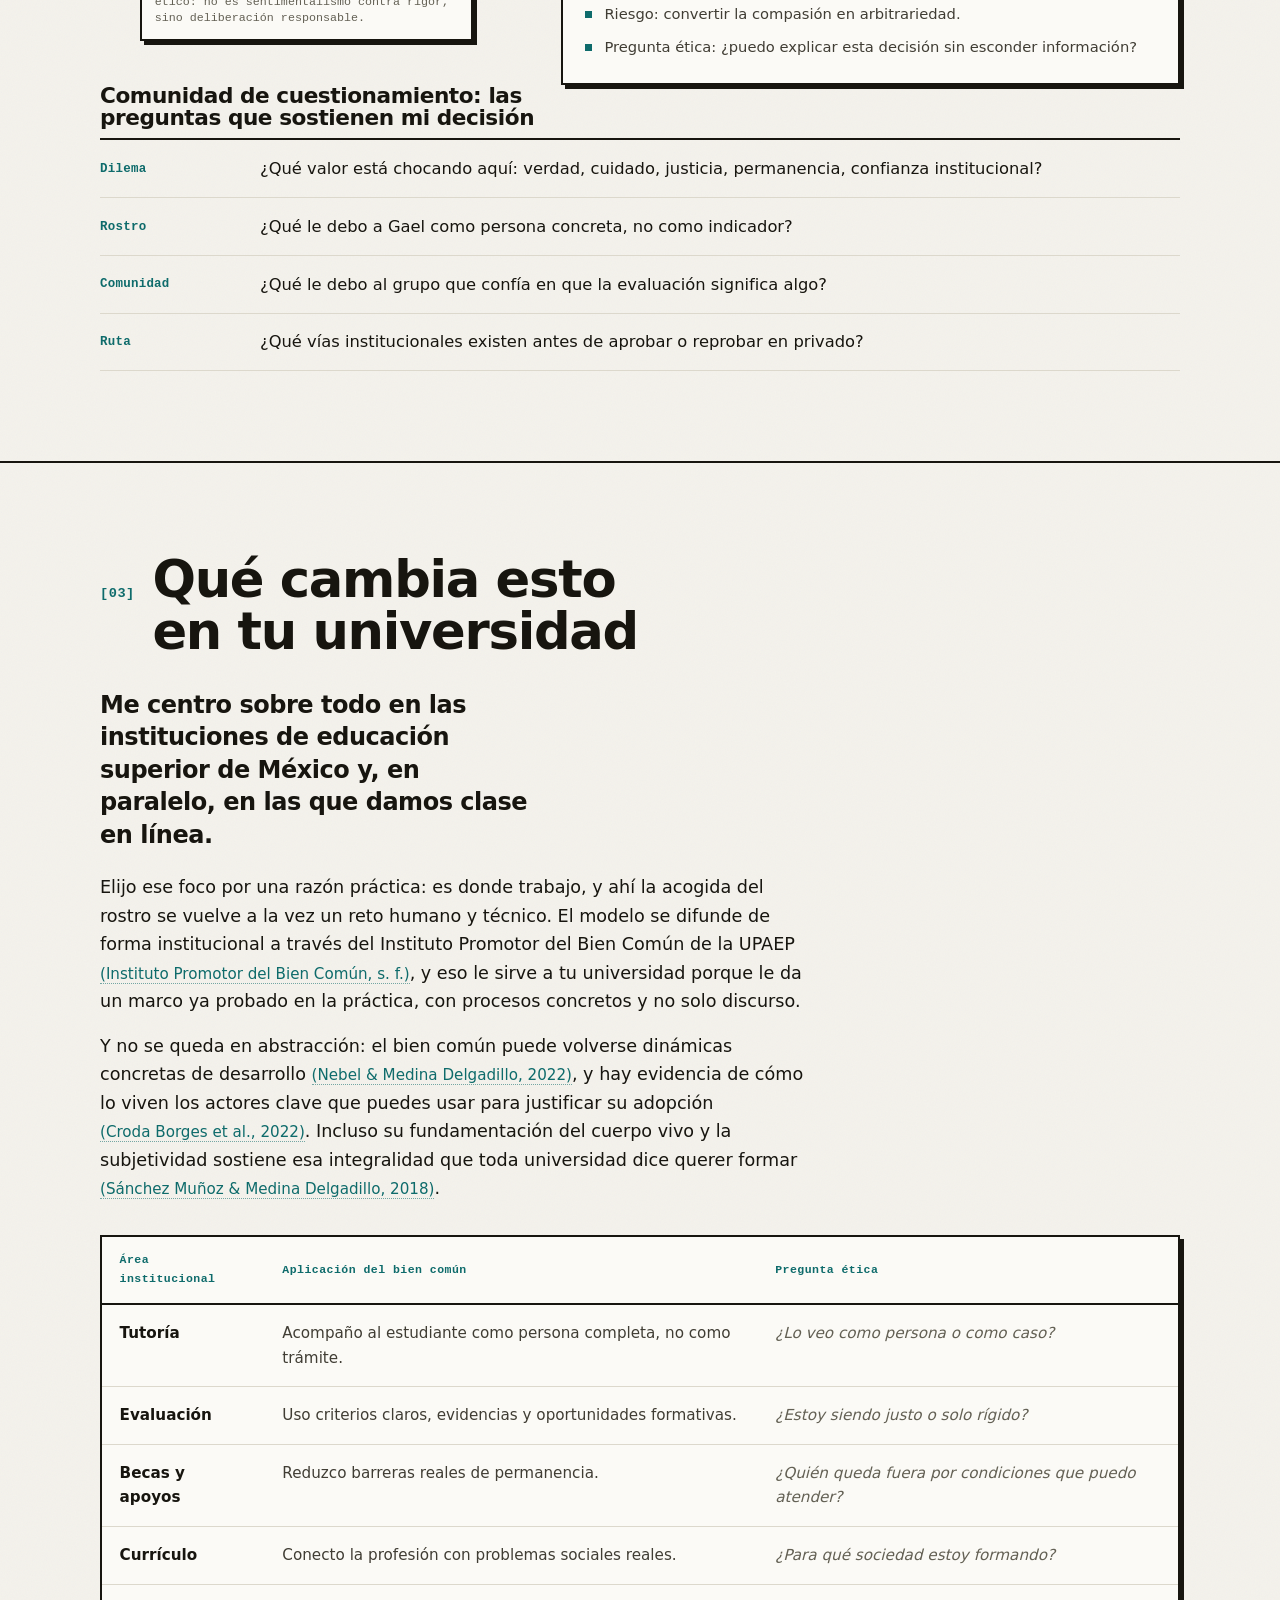
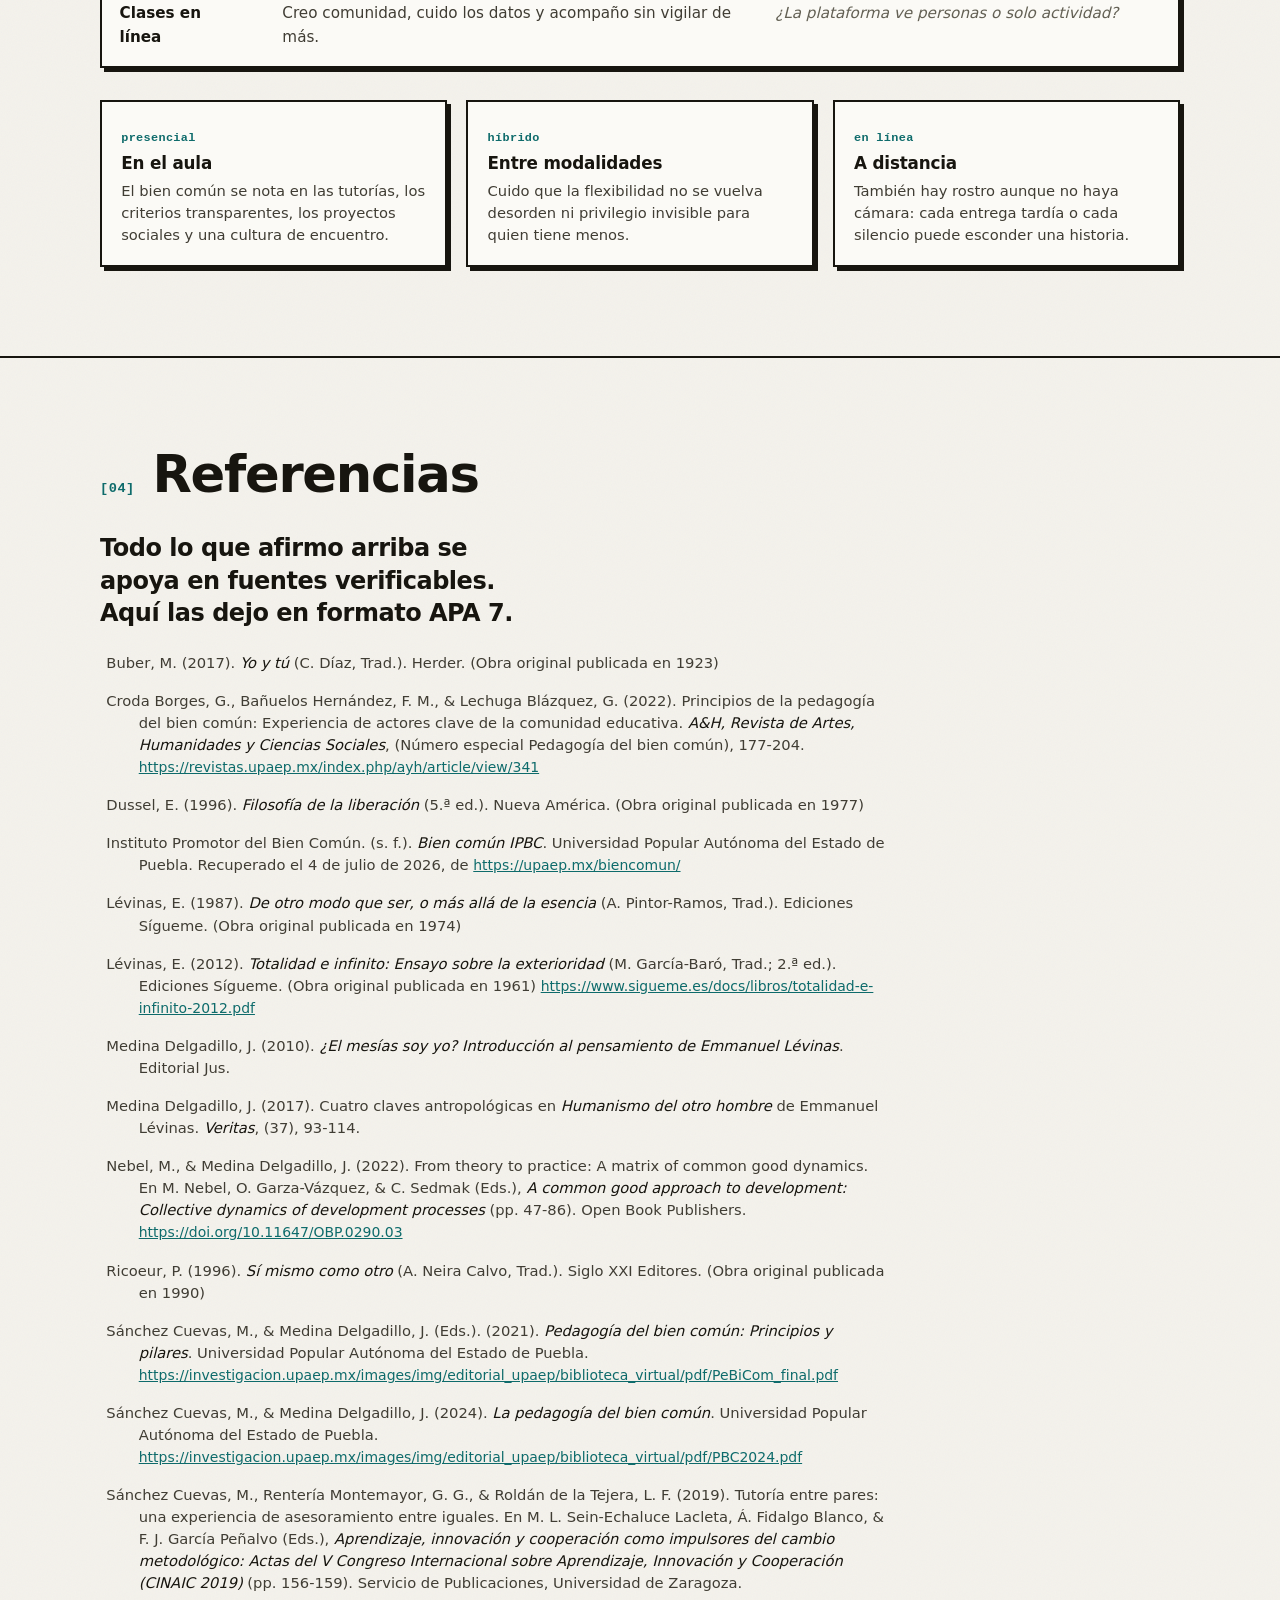
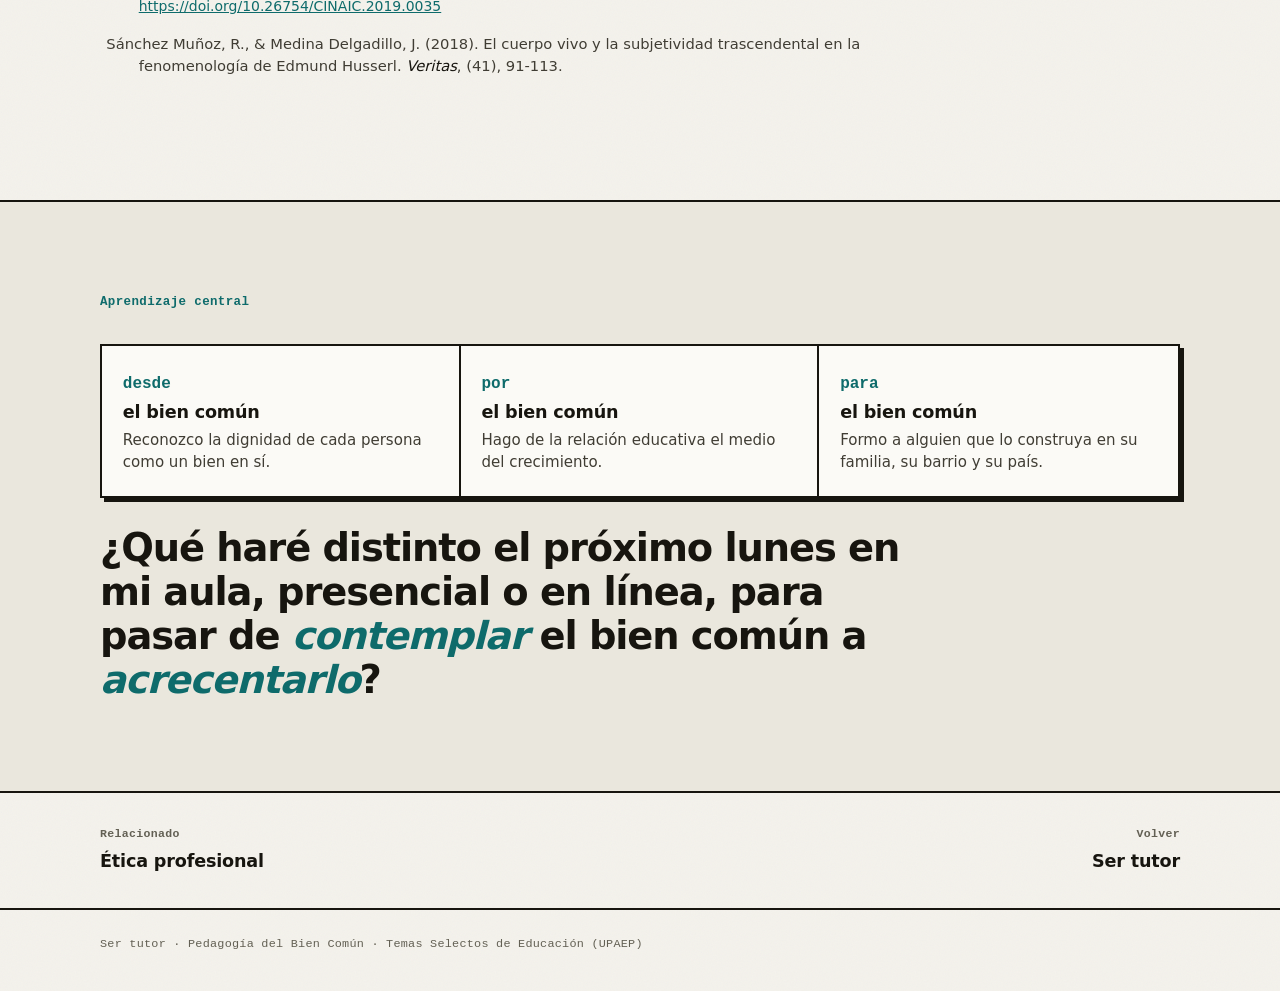
==== commit e8020c47: "bien-comun: pilares compactos con iconos, retratos de filósofos y espaciado - Reemplaza el scrollyte" ====
--- a/docs/bien-comun/index.html
+++ b/docs/bien-comun/index.html
@@ -119,33 +119,22 @@
   .doc__t{font-weight:760;letter-spacing:-.01em;margin:.2rem 0 .35rem;line-height:1.2}
   .doc__l{font-family:var(--mono);font-size:.78rem;word-break:break-word}
 
-  /* scrollytelling: pillars */
-  .scrolly{margin-top:clamp(2.6rem,5vw,3.6rem)}
-  .scrolly__label{font-family:var(--mono);font-size:.76rem;color:var(--muted);letter-spacing:.04em;margin:0 0 1.2rem}
-  .scrolly__grid{display:grid;grid-template-columns:.9fr 1.1fr;gap:clamp(1.6rem,4vw,3rem);align-items:start}
-  .sticky{position:sticky;top:70px;height:min(72vh,500px);display:flex}
-  .stage{position:relative;flex:1;border:2px solid var(--ink);background:var(--surface);box-shadow:var(--shadow-hard);overflow:hidden}
-  .layer{position:absolute;inset:0;padding:clamp(1.4rem,3vw,2.2rem);display:flex;flex-direction:column;justify-content:center;opacity:0;transition:opacity .5s var(--e-out)}
-  .layer.is-active{opacity:1}
-  .layer__no{font-family:var(--mono);font-size:.82rem;color:var(--accent);letter-spacing:.06em;font-weight:700}
-  .layer__word{font-size:clamp(1.9rem,4.4vw,3.2rem);font-weight:840;letter-spacing:-.03em;line-height:.98;margin:.5rem 0 .2rem;max-width:100%;overflow-wrap:break-word;hyphens:auto}
-  .layer__delors{font-family:var(--mono);font-size:.8rem;color:var(--ink-soft)}
-  .layer__rule{height:2px;background:var(--ink);margin:1.2rem 0}
-  .layer__prin{font-size:.82rem;font-family:var(--mono);color:var(--muted);letter-spacing:.02em}
-  .layer__prinval{font-size:clamp(1.2rem,3vw,1.6rem);font-weight:780;letter-spacing:-.02em;margin-top:.2rem}
-  .steps{display:flex;flex-direction:column}
-  .step{min-height:60vh;display:flex;flex-direction:column;justify-content:center;padding:1rem 0;transition:opacity .4s var(--e-out)}
-  .step:first-child{min-height:34vh}
-  .scrolly-on .step:not(.is-active){opacity:.72}
-  .step__no{font-family:var(--mono);font-size:.78rem;color:var(--accent);font-weight:700;letter-spacing:.04em}
-  .step h3{font-size:clamp(1.5rem,3.6vw,2.1rem);margin:.4rem 0 .6rem;letter-spacing:-.02em}
-  .step p{color:var(--ink-soft);max-width:40ch}
-  @media (max-width:760px){
-    .scrolly__grid{grid-template-columns:1fr}
-    .sticky{position:static;height:auto;margin-bottom:1.4rem}
-    .stage{min-height:300px}
-    .step{min-height:auto;opacity:1;padding:1.4rem 0;border-top:2px solid var(--line)}
-  }
+  /* pilares (grid compacto con iconos) */
+  .pillars-wrap{margin-top:clamp(2.4rem,5vw,3.4rem)}
+  .pillars-label{font-family:var(--mono);font-size:.76rem;color:var(--muted);letter-spacing:.03em;margin:0 0 1.2rem;max-width:62ch}
+  .pillars-label .cite{white-space:normal}
+  .pillars{display:grid;grid-template-columns:repeat(4,1fr);gap:1.1rem}
+  .pillar{border:2px solid var(--ink);background:var(--surface);padding:1.3rem 1.2rem;box-shadow:var(--shadow-hard-sm);display:flex;flex-direction:column;transition:transform .18s var(--e-out),box-shadow .18s var(--e-out)}
+  .pillar:hover{transform:translate(-2px,-2px);box-shadow:8px 8px 0 var(--ink)}
+  .pillar__ic{width:34px;height:34px;color:var(--accent);margin-bottom:1rem;display:block;flex:0 0 auto}
+  .pillar__no{font-family:var(--mono);font-size:.72rem;color:var(--muted);letter-spacing:.06em;font-weight:700}
+  .pillar__name{font-size:1.35rem;font-weight:820;letter-spacing:-.02em;margin:.15rem 0 .2rem}
+  .pillar__aim{font-family:var(--mono);font-size:.74rem;color:var(--accent);letter-spacing:.01em;margin:0 0 .8rem}
+  .pillar__desc{font-size:.92rem;color:var(--ink-soft);line-height:1.45;margin:0 0 1rem}
+  .pillar__prin{margin-top:auto;padding-top:.8rem;border-top:1px solid var(--line);font-weight:720;font-size:.98rem;letter-spacing:-.01em}
+  .pillar__prin span{display:block;font-family:var(--mono);font-size:.66rem;color:var(--muted);font-weight:600;letter-spacing:.05em;margin-bottom:.2rem}
+  @media (max-width:860px){.pillars{grid-template-columns:repeat(2,1fr)}}
+  @media (max-width:480px){.pillars{grid-template-columns:1fr}}
 
   /* triad desde/por/para */
   .triad{display:grid;grid-template-columns:repeat(3,1fr);border:2px solid var(--ink);box-shadow:var(--shadow-hard-sm);margin-top:2rem;background:var(--surface)}
@@ -165,6 +154,7 @@
   .phil{margin-top:clamp(2.4rem,5vw,3.2rem)}
   .phil__k{font-family:var(--mono);font-size:.76rem;color:var(--muted);letter-spacing:.04em;margin:0 0 1.1rem}
   .phil__row{display:grid;grid-template-columns:repeat(auto-fit,minmax(220px,1fr));gap:1.1rem}
+  .phil__photo{width:62px;height:62px;border-radius:50%;border:2px solid var(--ink);object-fit:cover;filter:grayscale(1) contrast(1.05);background:var(--paper);margin-bottom:.9rem}
   .phil__card{border:2px solid var(--ink);background:var(--paper-2);padding:1.15rem;box-shadow:var(--shadow-hard-sm);transition:transform .18s var(--e-out),box-shadow .18s var(--e-out)}
   .phil__card:hover{transform:translate(-2px,-2px);box-shadow:8px 8px 0 var(--ink)}
   .phil__name{font-weight:820;font-size:1.08rem;letter-spacing:-.015em}
@@ -198,7 +188,7 @@
   .route-swap.is-swapping{opacity:0}
 
   /* community questions */
-  .cq-head{font-size:1.2rem;margin:clamp(2.4rem,5vw,3.2rem) 0 1.3rem;letter-spacing:-.01em}
+  .cq-head{font-size:1.2rem;margin:clamp(3.4rem,6vw,4.8rem) 0 1.8rem;letter-spacing:-.01em;max-width:54ch}
   .cq{margin:0;padding:0;list-style:none;border-top:2px solid var(--ink)}
   .cq li{display:grid;grid-template-columns:9rem 1fr;gap:1rem;padding:1.05rem 0;border-bottom:1px solid var(--line)}
   .cq .lbl{font-family:var(--mono);font-size:.78rem;color:var(--accent);letter-spacing:.02em;font-weight:700;padding-top:.1rem}
@@ -250,7 +240,7 @@
   .reveal.is-in{animation:revealIn .7s var(--e-out) both}
   @media (prefers-reduced-motion:reduce){
     .reveal.is-in{animation:none}
-    .layer,.step,.route,.route-swap,.phil__card{transition:none}
+    .route,.route-swap,.phil__card,.pillar{transition:none}
   }
 </style>
 </head>
@@ -336,68 +326,42 @@
         </div>
       </div>
 
-      <!-- scrollytelling pillars -->
-      <div class="scrolly">
-        <p class="scrolly__label">Los cuatro pilares, en diálogo con el Informe Delors. Desliza para recorrerlos <a class="cite" href="#ref-scmd2024">(Sánchez Cuevas &amp; Medina Delgadillo, 2024)</a>.</p>
-        <div class="scrolly__grid">
-          <div class="sticky">
-            <div class="stage" aria-hidden="true">
-              <div class="layer is-active" data-layer="0">
-                <span class="layer__no">PILAR 01</span>
-                <span class="layer__word">Integralidad</span>
-                <span class="layer__delors">Aprender a ser</span>
-                <div class="layer__rule"></div>
-                <span class="layer__prin">Principio correlativo</span>
-                <span class="layer__prinval">Experiencias integrales</span>
-              </div>
-              <div class="layer" data-layer="1">
-                <span class="layer__no">PILAR 02</span>
-                <span class="layer__word">Alteridad</span>
-                <span class="layer__delors">Aprender a convivir</span>
-                <div class="layer__rule"></div>
-                <span class="layer__prin">Principio correlativo</span>
-                <span class="layer__prinval">Cultura del encuentro</span>
-              </div>
-              <div class="layer" data-layer="2">
-                <span class="layer__no">PILAR 03</span>
-                <span class="layer__word">Don</span>
-                <span class="layer__delors">Aprender a transformar</span>
-                <div class="layer__rule"></div>
-                <span class="layer__prin">Principio correlativo</span>
-                <span class="layer__prinval">Liderazgo transformador</span>
-              </div>
-              <div class="layer" data-layer="3">
-                <span class="layer__no">PILAR 04</span>
-                <span class="layer__word">Amor</span>
-                <span class="layer__delors">Aprender a trascender</span>
-                <div class="layer__rule"></div>
-                <span class="layer__prin">Principio correlativo</span>
-                <span class="layer__prinval">Trascendencia en el bien común</span>
-              </div>
-            </div>
-          </div>
-          <div class="steps">
-            <div class="step is-active" data-step="0">
-              <span class="step__no">01 · Integralidad</span>
-              <h3>Educo a la persona entera</h3>
-              <p>Quiero desarrollar todos los talentos del estudiante, no solo su rendimiento. Lo llevo al aula con experiencias que cimbran y dan sentido, y que tocan no solo la cabeza sino lo que el estudiante siente y decide.</p>
-            </div>
-            <div class="step" data-step="1">
-              <span class="step__no">02 · Alteridad</span>
-              <h3>Reconozco al otro como distinto y digno</h3>
-              <p>Aquí aprendemos a convivir. Cultivo una cultura del encuentro: hábitos de escucha, respeto y acogida, para caminar juntos aun cuando pensamos distinto.</p>
-            </div>
-            <div class="step" data-step="2">
-              <span class="step__no">03 · Don</span>
-              <h3>Pongo mis talentos al servicio</h3>
-              <p>Aprendemos a transformar. Busco formar un liderazgo transformador: alguien de alta preparación y sentido humanista, comprometido con cambiar realidades sociales injustas.</p>
-            </div>
-            <div class="step" data-step="3">
-              <span class="step__no">04 · Amor</span>
-              <h3>Voy más allá del interés propio</h3>
-              <p>Aprendemos a trascender. La motivación última de mi trabajo educativo es construir bien común, ir siempre un poco más allá de lo que me conviene.</p>
-            </div>
-          </div>
+      <!-- pilares -->
+      <div class="pillars-wrap">
+        <p class="pillars-label">Cuatro pilares, en diálogo con el Informe Delors <a class="cite" href="#ref-scmd2024">(Sánchez Cuevas &amp; Medina Delgadillo, 2024)</a>.</p>
+        <div class="pillars">
+          <article class="pillar reveal">
+            <svg class="pillar__ic" viewBox="0 0 24 24" fill="none" stroke="currentColor" stroke-width="1.7" stroke-linecap="round" stroke-linejoin="round" aria-hidden="true"><circle cx="12" cy="8" r="3.4"/><path d="M5.5 20c0-3.6 2.9-6 6.5-6s6.5 2.4 6.5 6"/></svg>
+            <span class="pillar__no">Pilar 01</span>
+            <h3 class="pillar__name">Integralidad</h3>
+            <p class="pillar__aim">Aprender a ser</p>
+            <p class="pillar__desc">Educar a la persona entera, no solo su rendimiento.</p>
+            <p class="pillar__prin"><span>Principio</span>Experiencias integrales</p>
+          </article>
+          <article class="pillar reveal">
+            <svg class="pillar__ic" viewBox="0 0 24 24" fill="none" stroke="currentColor" stroke-width="1.7" stroke-linecap="round" stroke-linejoin="round" aria-hidden="true"><circle cx="8" cy="9.5" r="3"/><circle cx="16" cy="9.5" r="3"/><path d="M2.8 20c0-2.9 2.3-4.7 5.2-4.7M21.2 20c0-2.9-2.3-4.7-5.2-4.7"/></svg>
+            <span class="pillar__no">Pilar 02</span>
+            <h3 class="pillar__name">Alteridad</h3>
+            <p class="pillar__aim">Aprender a convivir</p>
+            <p class="pillar__desc">Reconocer al otro como alguien distinto y digno.</p>
+            <p class="pillar__prin"><span>Principio</span>Cultura del encuentro</p>
+          </article>
+          <article class="pillar reveal">
+            <svg class="pillar__ic" viewBox="0 0 24 24" fill="none" stroke="currentColor" stroke-width="1.7" stroke-linecap="round" stroke-linejoin="round" aria-hidden="true"><rect x="4.5" y="10.5" width="15" height="8.5" rx="1"/><path d="M3.5 10.5h17M12 10.5V19"/><path d="M12 10.5C10.7 8 8 8 8 9.7c0 1.2 2.2.8 4 .8M12 10.5C13.3 8 16 8 16 9.7c0 1.2-2.2.8-4 .8"/></svg>
+            <span class="pillar__no">Pilar 03</span>
+            <h3 class="pillar__name">Don</h3>
+            <p class="pillar__aim">Aprender a transformar</p>
+            <p class="pillar__desc">Poner los propios talentos al servicio de los demás.</p>
+            <p class="pillar__prin"><span>Principio</span>Liderazgo transformador</p>
+          </article>
+          <article class="pillar reveal">
+            <svg class="pillar__ic" viewBox="0 0 24 24" fill="none" stroke="currentColor" stroke-width="1.7" stroke-linecap="round" stroke-linejoin="round" aria-hidden="true"><path d="M12 20s-6.5-4-6.5-8.7C5.5 8.6 7.2 7 9.2 7c1.3 0 2.3.6 2.8 1.6C12.5 7.6 13.5 7 14.8 7c2 0 3.7 1.6 3.7 4.3C18.5 16 12 20 12 20z"/></svg>
+            <span class="pillar__no">Pilar 04</span>
+            <h3 class="pillar__name">Amor</h3>
+            <p class="pillar__aim">Aprender a trascender</p>
+            <p class="pillar__desc">Ir más allá del interés propio, hacia el bien común.</p>
+            <p class="pillar__prin"><span>Principio</span>Trascendencia en el bien común</p>
+          </article>
         </div>
       </div>
     </div>
@@ -430,16 +394,19 @@
         <p class="phil__k">TRES VOCES DE LA ALTERIDAD</p>
         <div class="phil__row">
           <div class="phil__card reveal">
+            <img class="phil__photo" src="assets/fil-levinas.jpg" alt="Retrato de Emmanuel Lévinas" loading="lazy">
             <p class="phil__name">Emmanuel Lévinas</p>
             <p class="phil__years">1906-1995</p>
             <p class="phil__c">Desplazó la filosofía del yo hacia la responsabilidad por el Otro. El rostro me interpela antes de toda elección: enseñar deja de ser imponer un saber y se vuelve acogida.</p>
           </div>
           <div class="phil__card reveal">
+            <img class="phil__photo" src="assets/fil-buber.jpg" alt="Retrato de Martin Buber" loading="lazy">
             <p class="phil__name">Martin Buber</p>
             <p class="phil__years">1878-1965</p>
             <p class="phil__c">Iniciador de la filosofía dialógica. Distingue el <em>Yo-Tú</em> recíproco del <em>Yo-Ello</em> que cosifica. Solo me constituyo en el encuentro con un Tú, base de una pedagogía de la confianza.</p>
           </div>
           <div class="phil__card reveal">
+            <img class="phil__photo" src="assets/fil-dussel.jpg" alt="Retrato de Enrique Dussel" loading="lazy">
             <p class="phil__name">Enrique Dussel</p>
             <p class="phil__years">1934-2023</p>
             <p class="phil__c">Fundador de la Filosofía de la Liberación. Piensa la alteridad desde el pobre y el excluido de la periferia: la educación como encuentro que desenmascara la dominación <a class="cite" href="#ref-dussel1996">(Dussel, 1977/1996)</a>.</p>
@@ -610,23 +577,6 @@
   }
   buttons.forEach(function(b){b.addEventListener("click",function(){render(b.getAttribute("data-route"));});});
 
-  /* scrollytelling: pillars (sticky + steps via IntersectionObserver) */
-  var steps=[].slice.call(document.querySelectorAll(".step"));
-  var layers=[].slice.call(document.querySelectorAll(".layer"));
-  if(steps.length && "IntersectionObserver" in window && window.innerWidth>760){
-    document.documentElement.classList.add("scrolly-on");
-    var setActive=function(i){
-      steps.forEach(function(s,n){s.classList.toggle("is-active",n===i);});
-      layers.forEach(function(l,n){l.classList.toggle("is-active",n===i);});
-    };
-    var sio=new IntersectionObserver(function(entries){
-      entries.forEach(function(e){
-        if(e.isIntersecting){var i=parseInt(e.target.getAttribute("data-step"),10);if(!isNaN(i))setActive(i);}
-      });
-    },{rootMargin:"-45% 0px -45% 0px",threshold:0});
-    steps.forEach(function(s){sio.observe(s);});
-  }
-
   /* reveal (visible by default; is-in adds one-shot entrance) */
   if(!reduce && "IntersectionObserver" in window){
     var rev=[].slice.call(document.querySelectorAll(".reveal"));
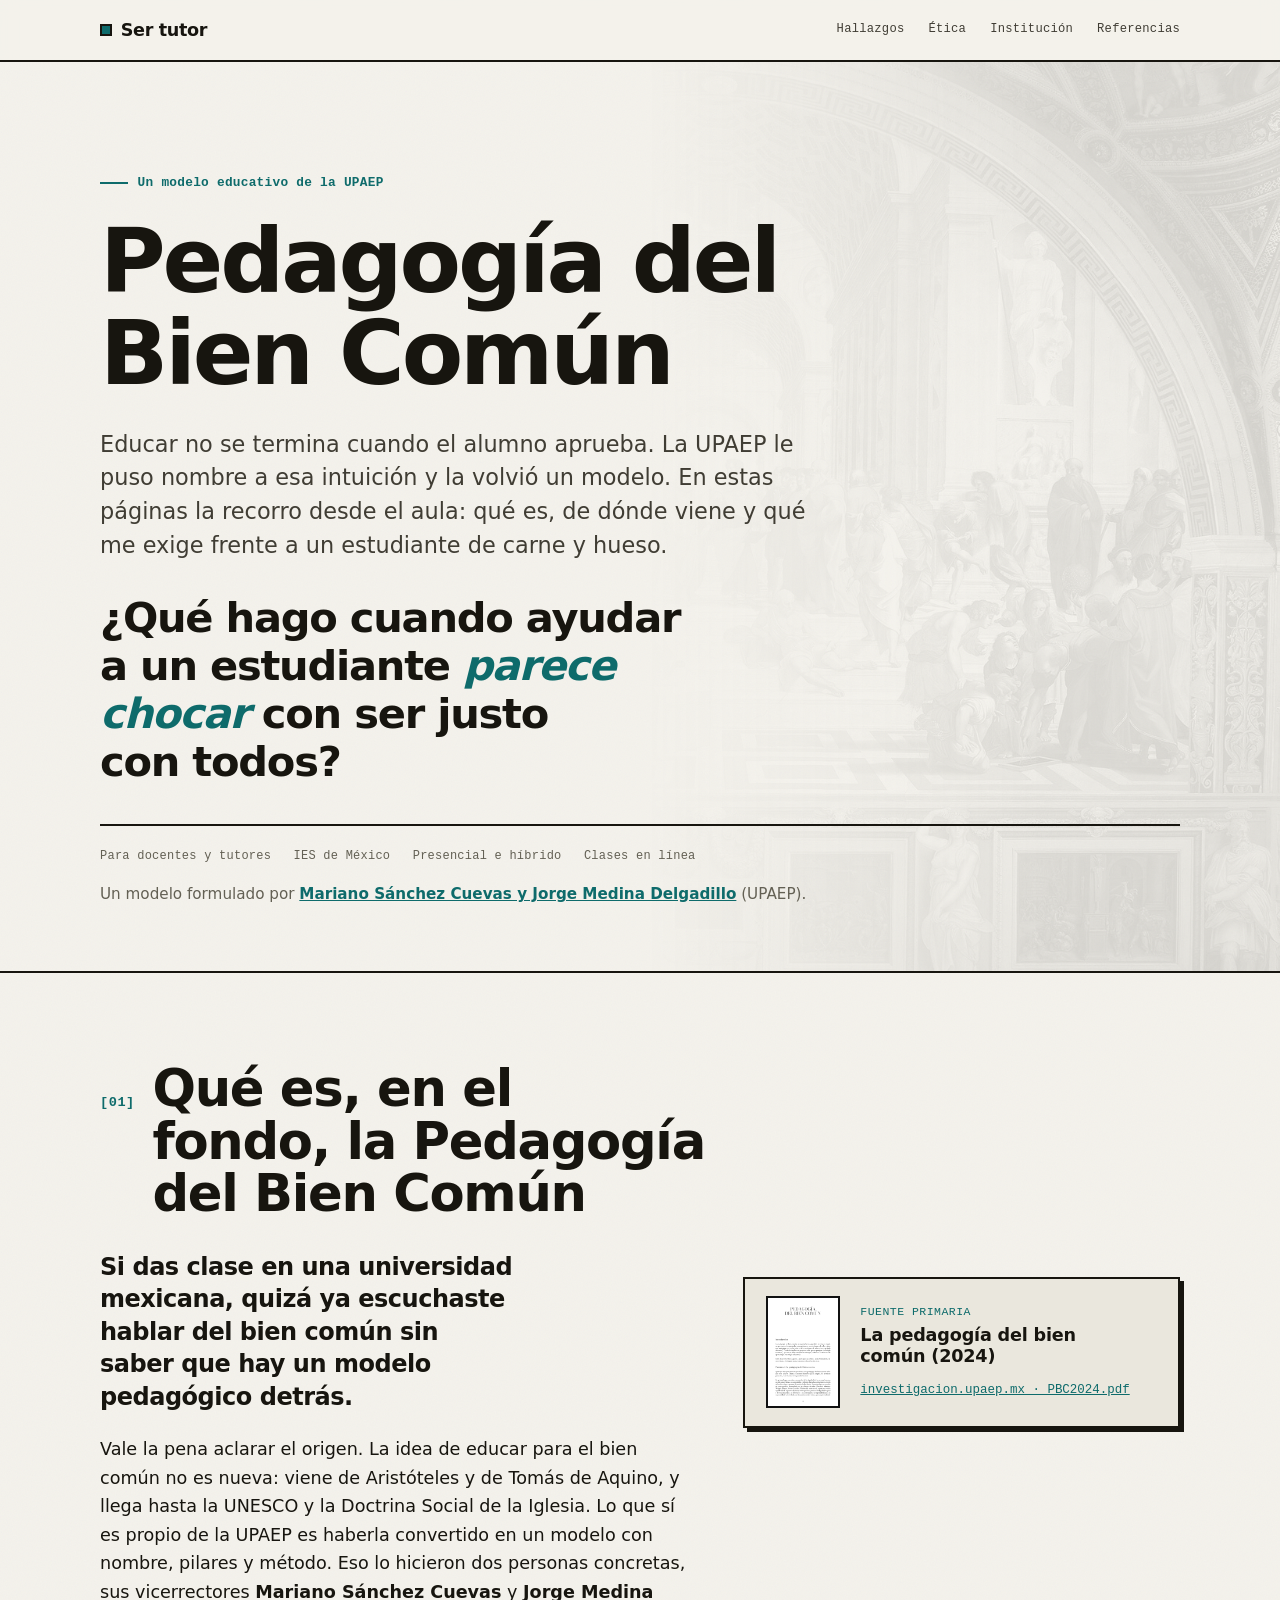
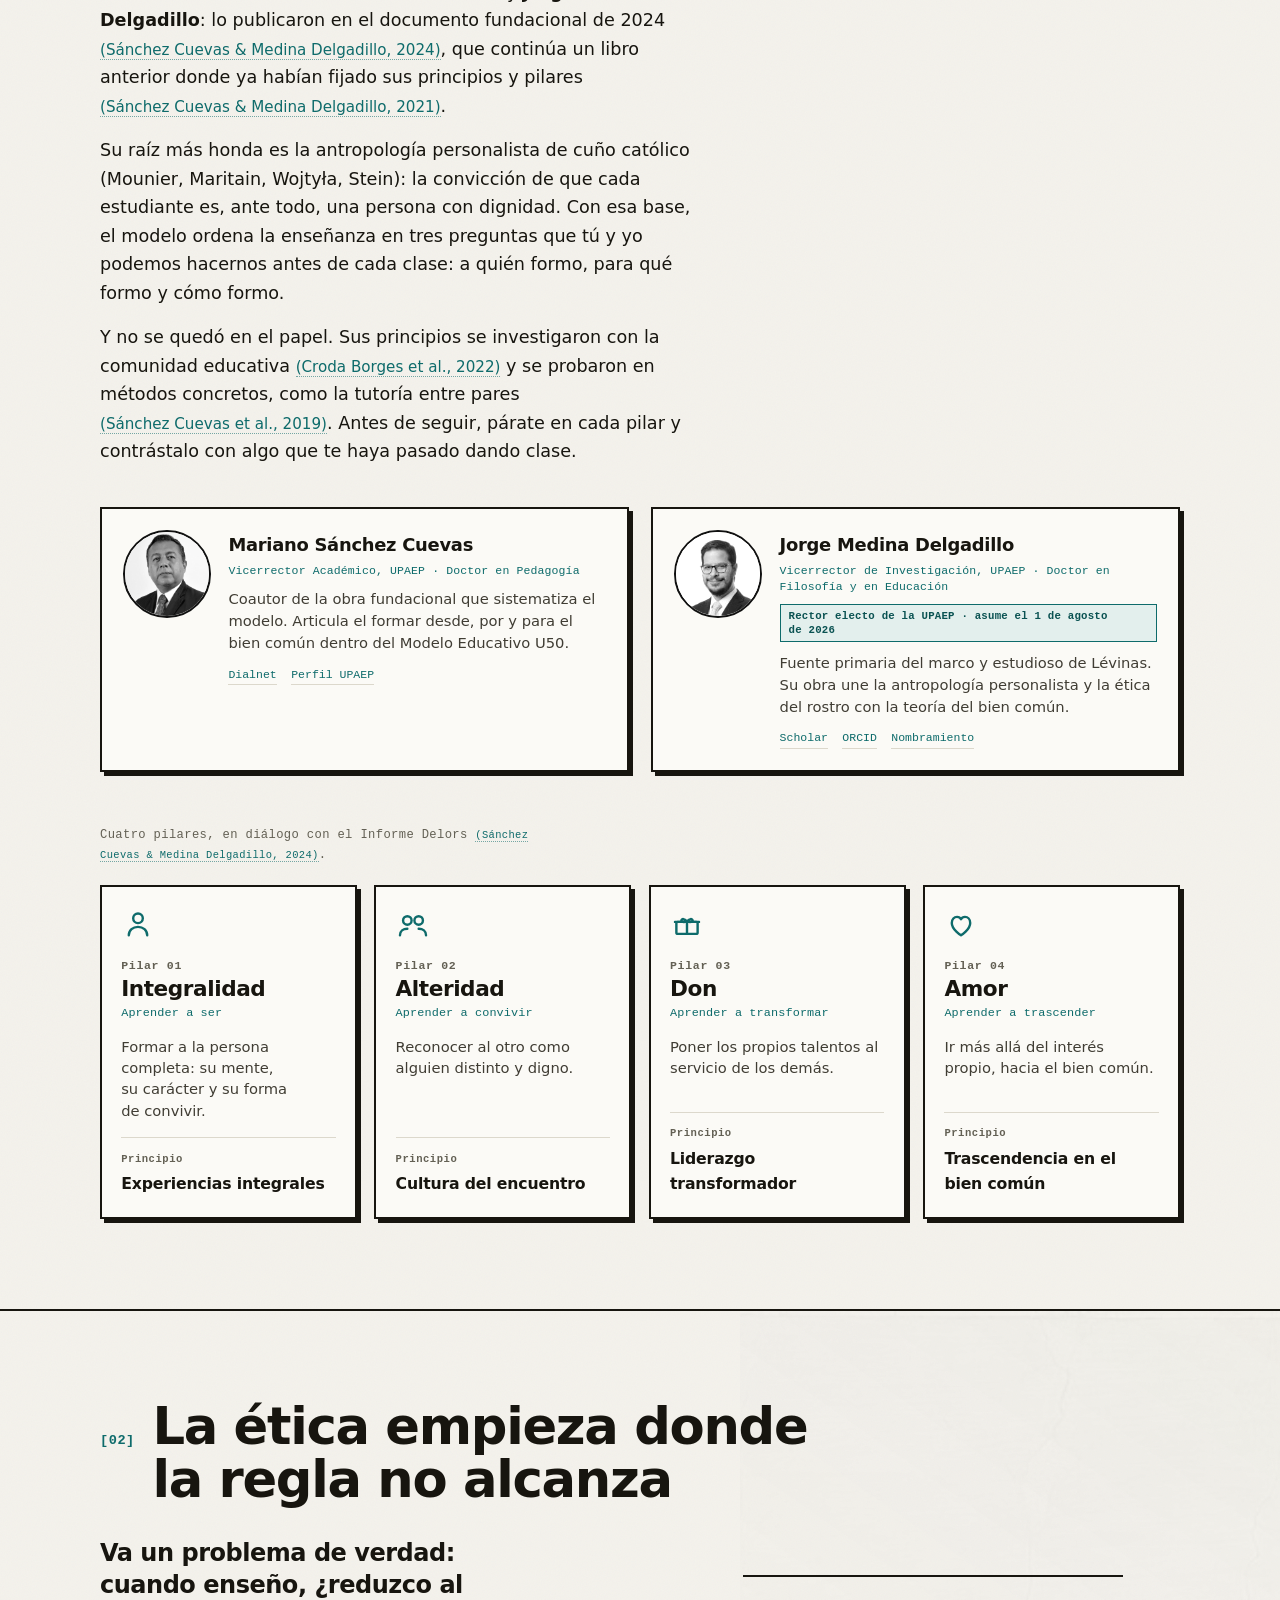
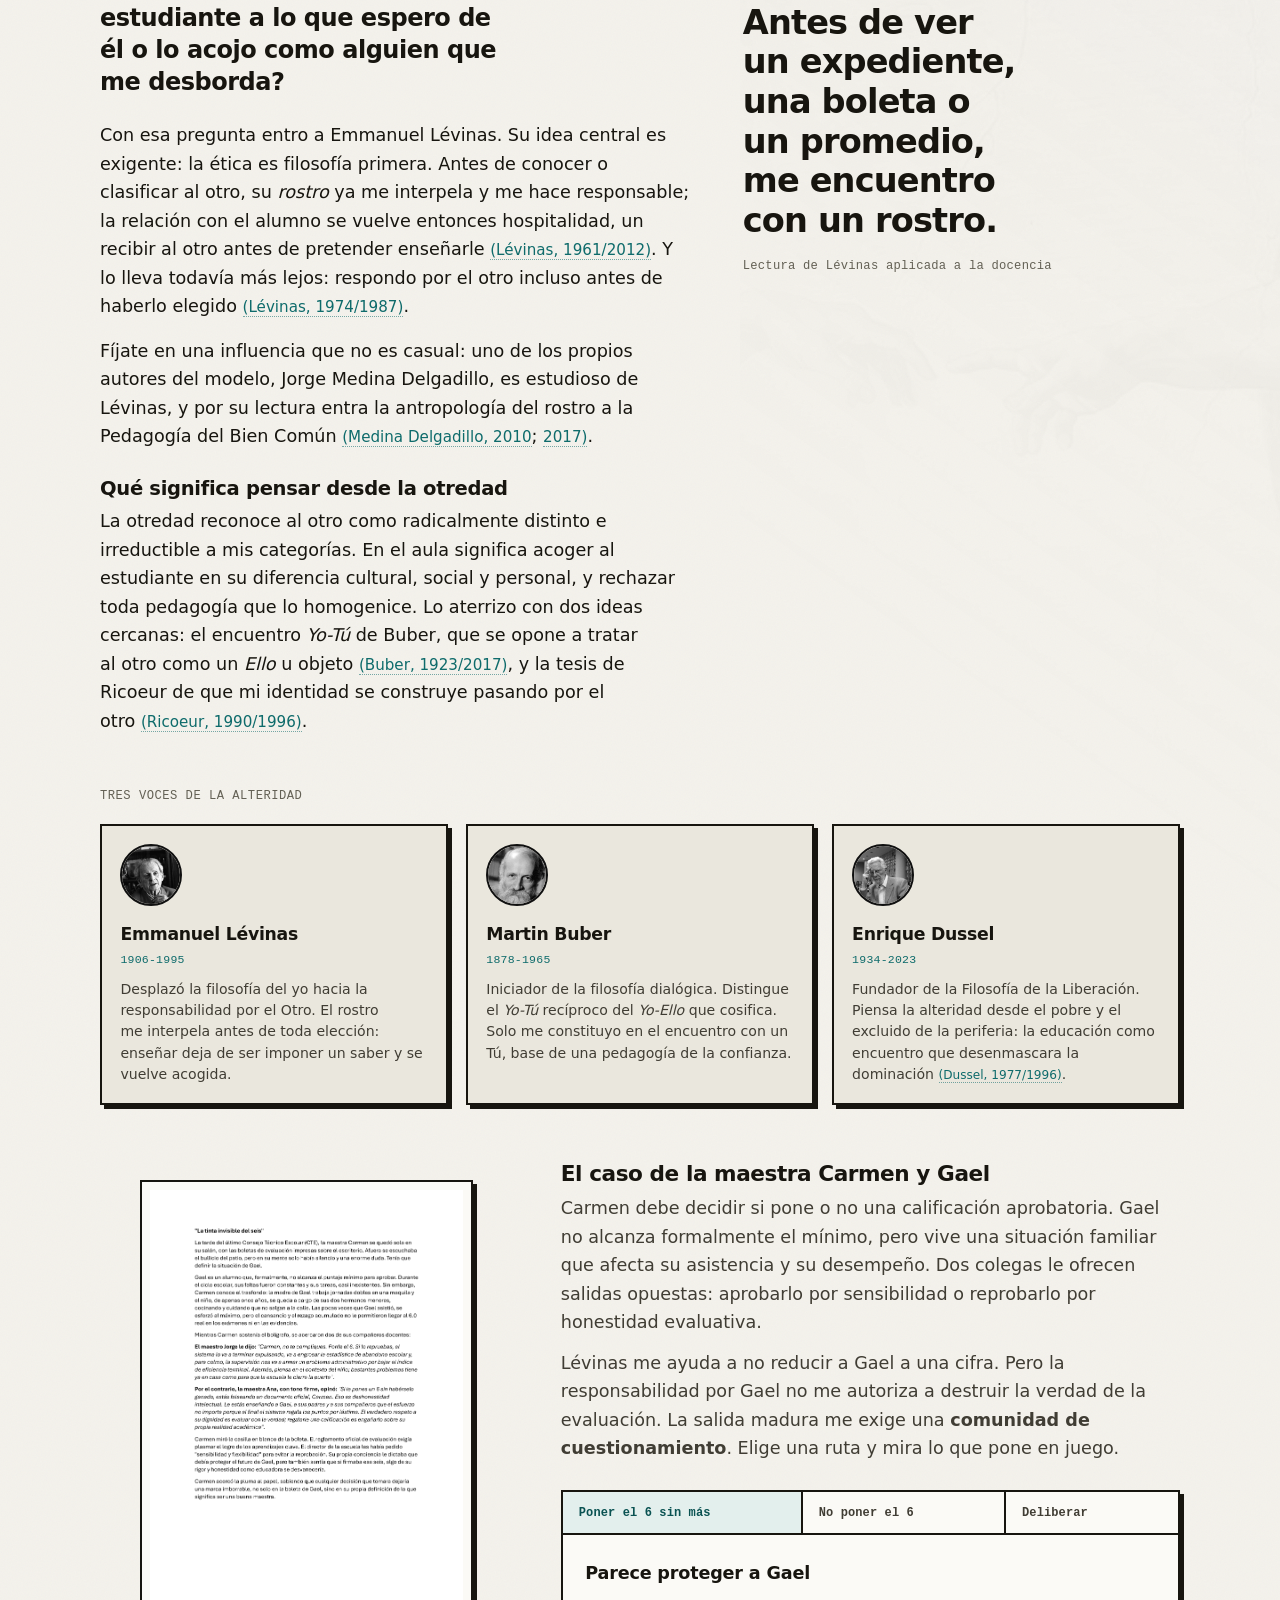
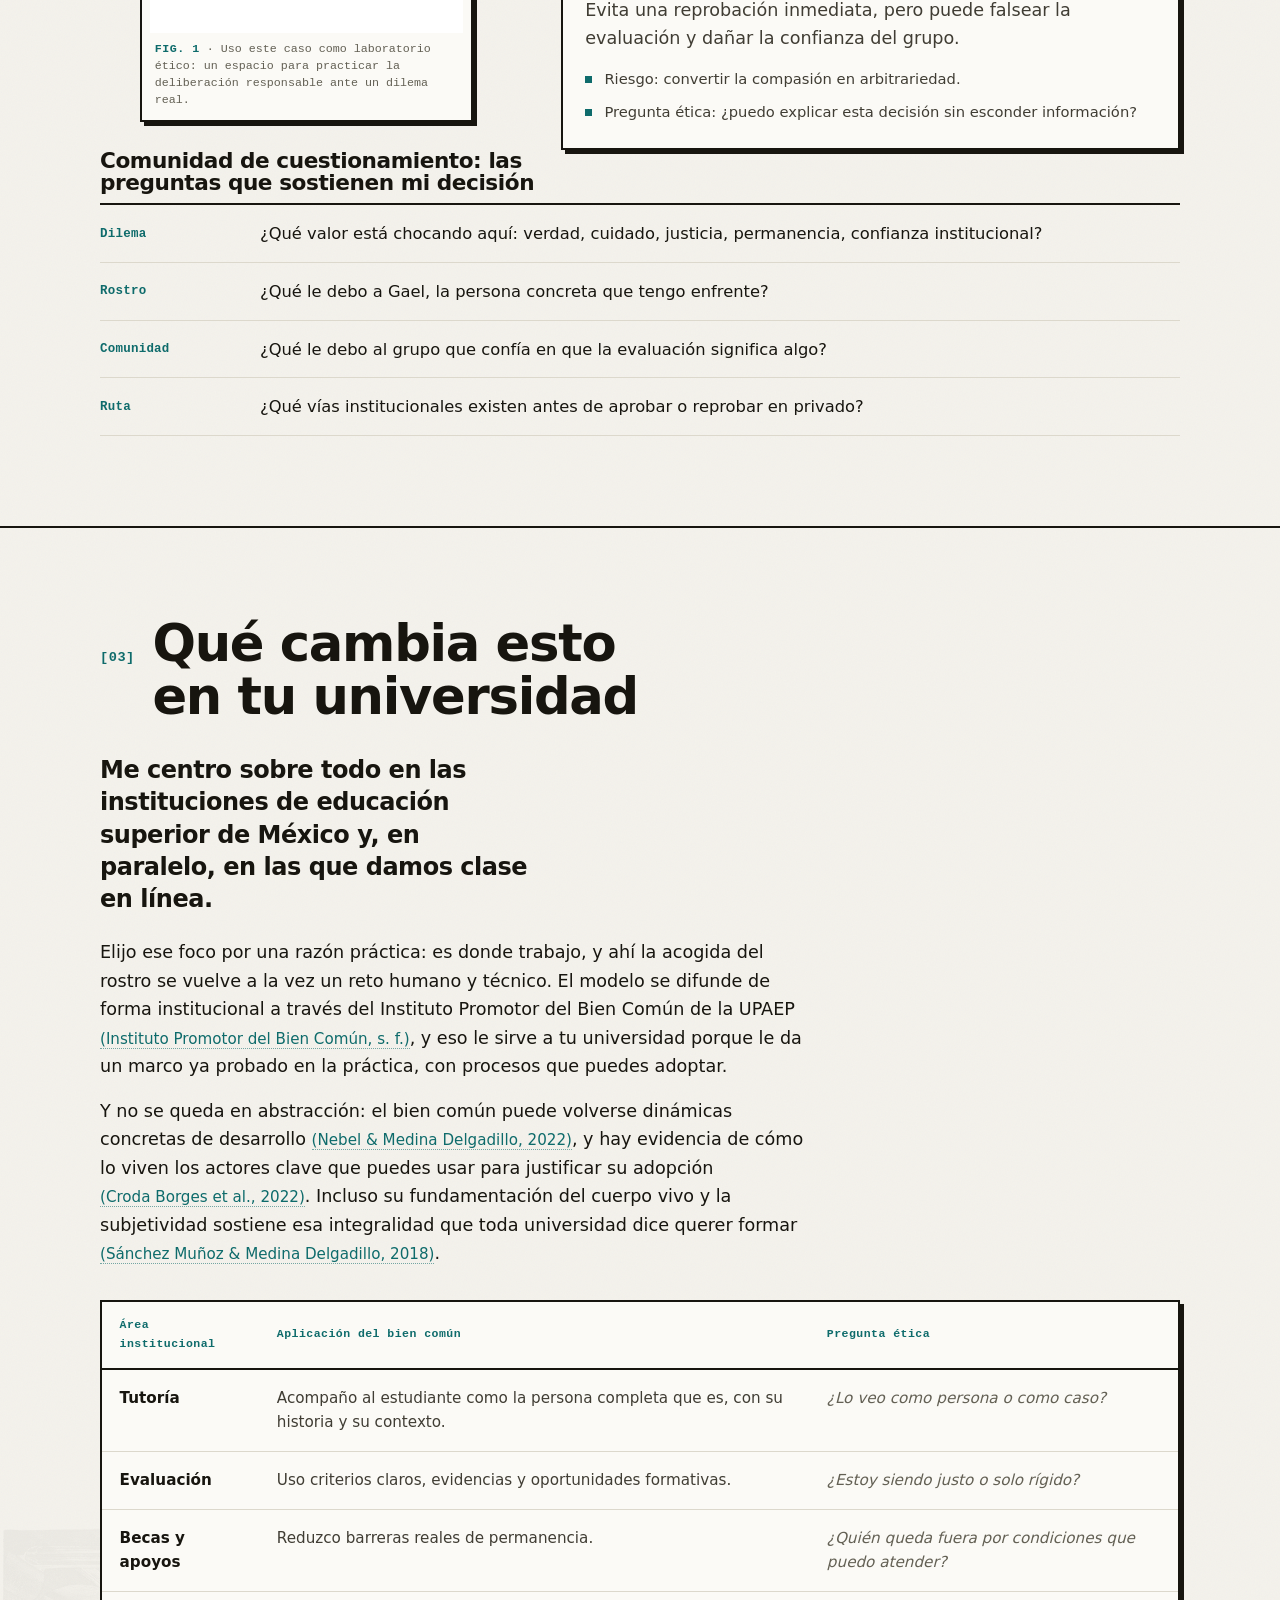
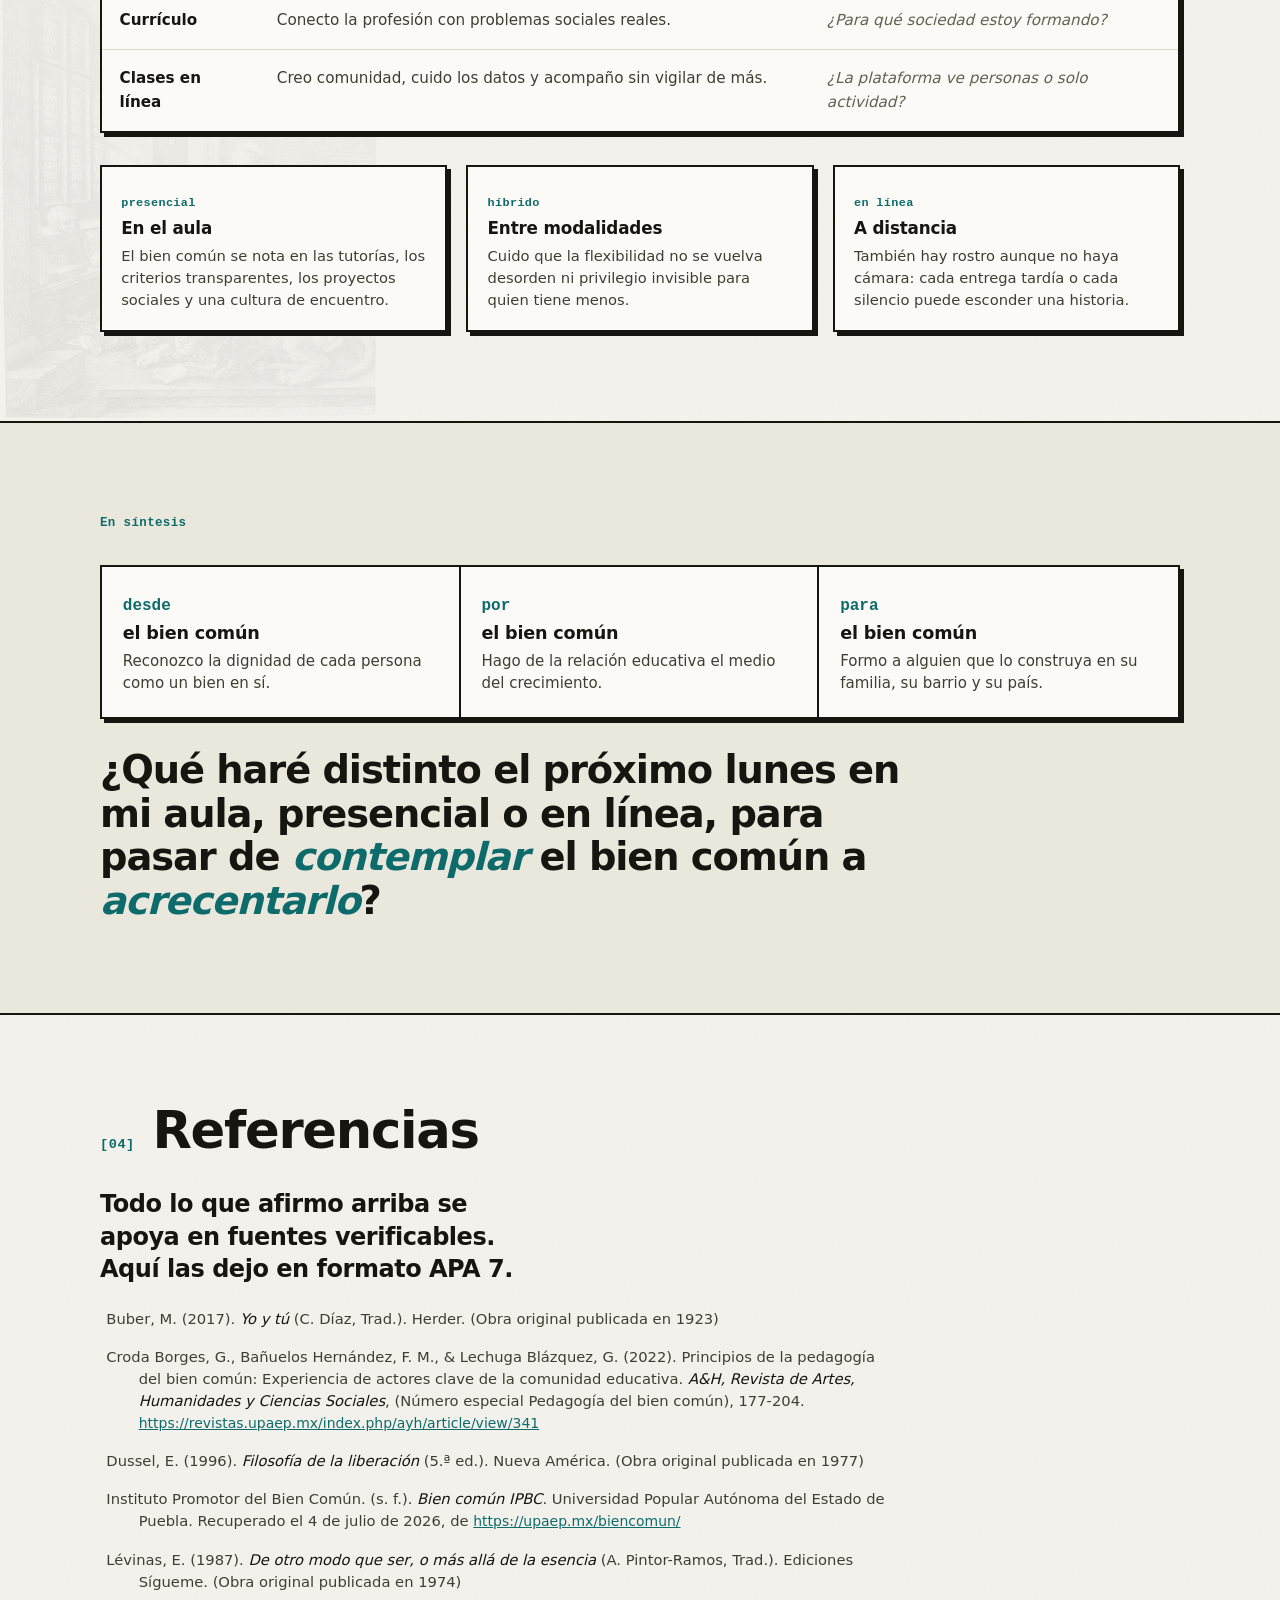
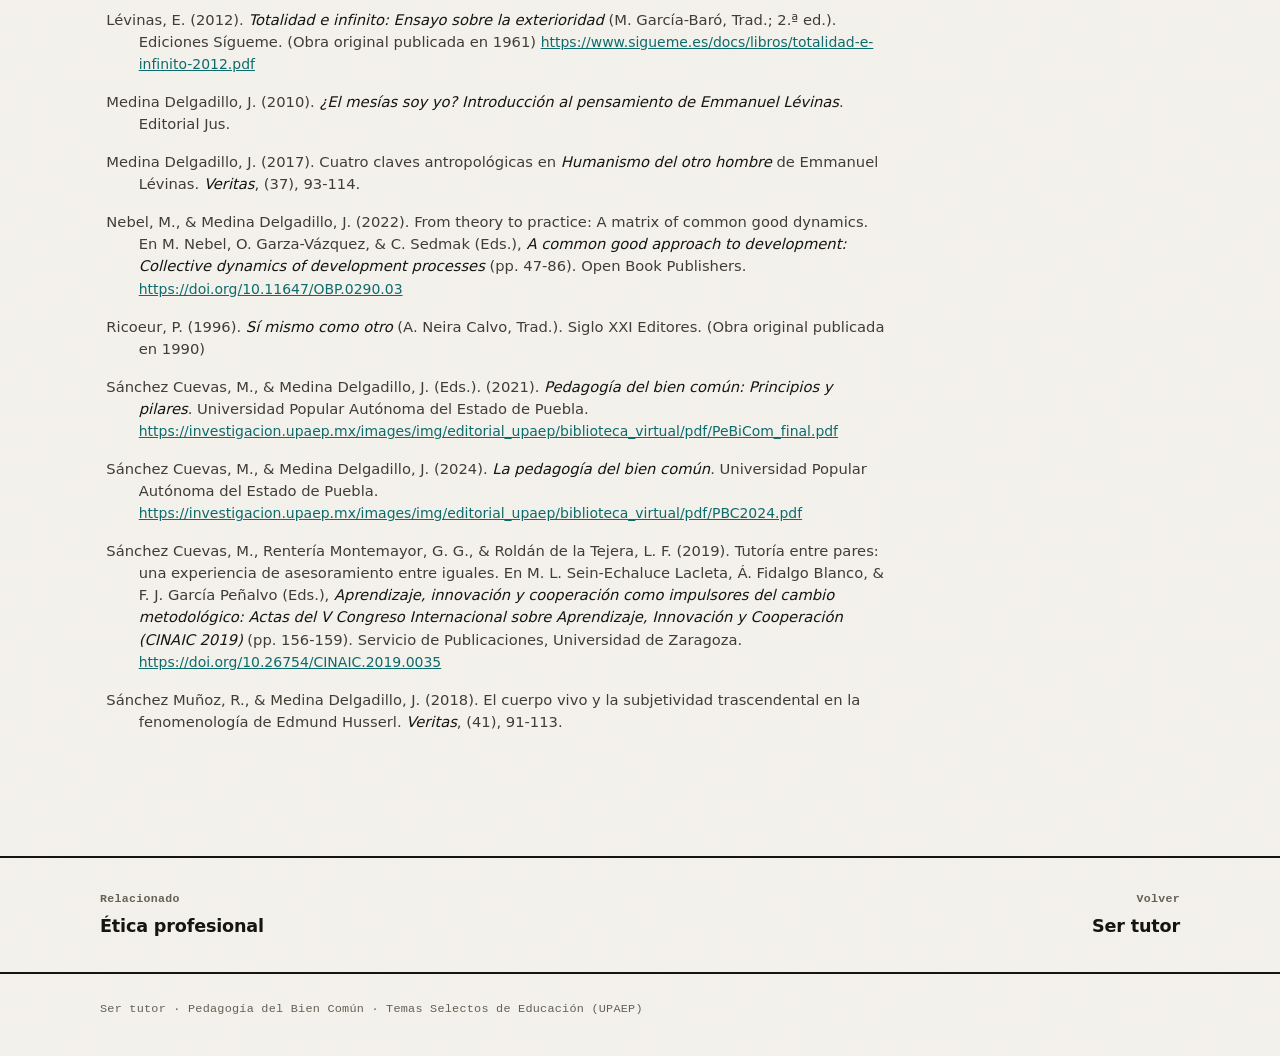
==== commit a1a93172: "bien-comun: mueve el cierre, añade rector y grabados, quita oposiciones - Mueve el bloque de síntesi" ====
--- a/docs/bien-comun/index.html
+++ b/docs/bien-comun/index.html
@@ -74,6 +74,14 @@
     opacity:.13;-webkit-mask-image:linear-gradient(90deg,transparent,#000 62%);mask-image:linear-gradient(90deg,transparent,#000 62%);pointer-events:none}
   .hero .wrap{position:relative;z-index:1}
   @media (max-width:720px){.hero::before{opacity:.06;width:78%}}
+
+  /* faint old-master engravings behind ética + institución */
+  #etica,#institucion{position:relative;overflow:hidden}
+  #etica > .wrap,#institucion > .wrap{position:relative;z-index:1}
+  #etica::before,#institucion::before{content:"";position:absolute;pointer-events:none;filter:grayscale(1) contrast(1.04);opacity:.08;z-index:0}
+  #etica::before{top:0;right:0;width:min(46%,540px);height:60%;background:url("assets/creation.jpg") 38% 42%/cover;-webkit-mask-image:linear-gradient(215deg,#000,transparent 68%);mask-image:linear-gradient(215deg,#000,transparent 68%)}
+  #institucion::before{bottom:0;left:0;width:min(32%,380px);height:82%;background:url("assets/jerome.jpg") bottom left/contain no-repeat;-webkit-mask-image:linear-gradient(35deg,#000,transparent 60%);mask-image:linear-gradient(35deg,#000,transparent 60%)}
+  @media (max-width:720px){#etica::before,#institucion::before{opacity:.05}}
   .kicker{font-family:var(--mono);font-size:.8rem;letter-spacing:.02em;color:var(--accent);margin:0 0 1.4rem;display:inline-flex;align-items:center;gap:.6rem;font-weight:600}
   .kicker::before{content:"";width:28px;height:2px;background:var(--accent)}
   .hero h1{font-size:clamp(2.9rem,9vw,5.6rem);max-width:14ch;letter-spacing:-.035em}
@@ -108,6 +116,7 @@
   .author__photo{width:88px;height:88px;border-radius:50%;border:2px solid var(--ink);object-fit:cover;filter:grayscale(1) contrast(1.05);background:var(--paper-2)}
   .author__name{font-weight:800;font-size:1.12rem;letter-spacing:-.015em}
   .author__role{font-family:var(--mono);font-size:.72rem;color:var(--accent);letter-spacing:.01em;margin:.25rem 0 .55rem;line-height:1.4}
+  .author__badge{display:inline-block;font-family:var(--mono);font-size:.67rem;font-weight:700;letter-spacing:.02em;color:var(--accent-strong);background:var(--accent-wash);border:1px solid var(--accent);padding:.22rem .5rem;margin:0 0 .6rem;line-height:1.35}
   .author__why{font-size:.92rem;color:var(--ink-soft);line-height:1.5}
   .author__links{margin:.7rem 0 0;display:flex;flex-wrap:wrap;gap:.4rem .9rem;font-family:var(--mono);font-size:.72rem}
   .author__links a{text-decoration:none;border-bottom:1px solid var(--line)}
@@ -290,7 +299,7 @@
         <div class="prose">
           <p class="lede">Si das clase en una universidad mexicana, quizá ya escuchaste hablar del bien común sin saber que hay un modelo pedagógico detrás.</p>
           <p>Vale la pena aclarar el origen. La idea de educar para el bien común no es nueva: viene de Aristóteles y de Tomás de Aquino, y llega hasta la UNESCO y la Doctrina Social de la Iglesia. Lo que sí es propio de la UPAEP es haberla convertido en un modelo con nombre, pilares y método. Eso lo hicieron dos personas concretas, sus vicerrectores <strong>Mariano Sánchez Cuevas</strong> y <strong>Jorge Medina Delgadillo</strong>: lo publicaron en el documento fundacional de 2024 <a class="cite" href="#ref-scmd2024">(Sánchez Cuevas &amp; Medina Delgadillo, 2024)</a>, que continúa un libro anterior donde ya habían fijado sus principios y pilares <a class="cite" href="#ref-scmd2021">(Sánchez Cuevas &amp; Medina Delgadillo, 2021)</a>.</p>
-          <p>Su raíz más honda es la antropología personalista de cuño católico (Mounier, Maritain, Wojtyła, Stein): la convicción de que cada estudiante es una persona con dignidad y no un expediente. Con esa base, el modelo ordena la enseñanza en tres preguntas que tú y yo podemos hacernos antes de cada clase: a quién formo, para qué formo y cómo formo.</p>
+          <p>Su raíz más honda es la antropología personalista de cuño católico (Mounier, Maritain, Wojtyła, Stein): la convicción de que cada estudiante es, ante todo, una persona con dignidad. Con esa base, el modelo ordena la enseñanza en tres preguntas que tú y yo podemos hacernos antes de cada clase: a quién formo, para qué formo y cómo formo.</p>
           <p>Y no se quedó en el papel. Sus principios se investigaron con la comunidad educativa <a class="cite" href="#ref-croda2022">(Croda Borges et al., 2022)</a> y se probaron en métodos concretos, como la tutoría entre pares <a class="cite" href="#ref-sc2019">(Sánchez Cuevas et al., 2019)</a>. Antes de seguir, párate en cada pilar y contrástalo con algo que te haya pasado dando clase.</p>
         </div>
 
@@ -320,8 +329,9 @@
           <div>
             <p class="author__name">Jorge Medina Delgadillo</p>
             <p class="author__role">Vicerrector de Investigación, UPAEP · Doctor en Filosofía y en Educación</p>
+            <p class="author__badge">Rector electo de la UPAEP · asume el 1 de agosto de 2026</p>
             <p class="author__why">Fuente primaria del marco y estudioso de Lévinas. Su obra une la antropología personalista y la ética del rostro con la teoría del bien común.</p>
-            <p class="author__links"><a href="https://scholar.google.com/citations?user=Ez5FDy0AAAAJ&amp;hl=es" target="_blank" rel="noopener">Scholar</a><a href="https://orcid.org/0000-0001-6530-1902" target="_blank" rel="noopener">ORCID</a></p>
+            <p class="author__links"><a href="https://scholar.google.com/citations?user=Ez5FDy0AAAAJ&amp;hl=es" target="_blank" rel="noopener">Scholar</a><a href="https://orcid.org/0000-0001-6530-1902" target="_blank" rel="noopener">ORCID</a><a href="https://oem.com.mx/elsoldepuebla/local/upaep-designa-a-jorge-medina-delgadillo-como-nuevo-rector-cual-es-su-trayectoria-28803275" target="_blank" rel="noopener">Nombramiento</a></p>
           </div>
         </div>
       </div>
@@ -335,7 +345,7 @@
             <span class="pillar__no">Pilar 01</span>
             <h3 class="pillar__name">Integralidad</h3>
             <p class="pillar__aim">Aprender a ser</p>
-            <p class="pillar__desc">Educar a la persona entera, no solo su rendimiento.</p>
+            <p class="pillar__desc">Formar a la persona completa: su mente, su carácter y su forma de convivir.</p>
             <p class="pillar__prin"><span>Principio</span>Experiencias integrales</p>
           </article>
           <article class="pillar reveal">
@@ -378,7 +388,7 @@
       <div class="split">
         <div class="prose">
           <p class="lede">Va un problema de verdad: cuando enseño, ¿reduzco al estudiante a lo que espero de él o lo acojo como alguien que me desborda?</p>
-          <p>Con esa pregunta entro a Emmanuel Lévinas. Su idea central es exigente: la ética es filosofía primera. Antes de conocer o clasificar al otro, su <em>rostro</em> ya me interpela y me hace responsable; la relación con el alumno se vuelve entonces hospitalidad y no imposición de un saber <a class="cite" href="#ref-levinas2012">(Lévinas, 1961/2012)</a>. Y lo lleva todavía más lejos: respondo por el otro incluso antes de haberlo elegido <a class="cite" href="#ref-levinas1987">(Lévinas, 1974/1987)</a>.</p>
+          <p>Con esa pregunta entro a Emmanuel Lévinas. Su idea central es exigente: la ética es filosofía primera. Antes de conocer o clasificar al otro, su <em>rostro</em> ya me interpela y me hace responsable; la relación con el alumno se vuelve entonces hospitalidad, un recibir al otro antes de pretender enseñarle <a class="cite" href="#ref-levinas2012">(Lévinas, 1961/2012)</a>. Y lo lleva todavía más lejos: respondo por el otro incluso antes de haberlo elegido <a class="cite" href="#ref-levinas1987">(Lévinas, 1974/1987)</a>.</p>
           <p>Fíjate en una influencia que no es casual: uno de los propios autores del modelo, Jorge Medina Delgadillo, es estudioso de Lévinas, y por su lectura entra la antropología del rostro a la Pedagogía del Bien Común <a class="cite" href="#ref-medina2010">(Medina Delgadillo, 2010</a>; <a class="cite" href="#ref-medina2017">2017)</a>.</p>
           <h3>Qué significa pensar desde la otredad</h3>
           <p>La otredad reconoce al otro como radicalmente distinto e irreductible a mis categorías. En el aula significa acoger al estudiante en su diferencia cultural, social y personal, y rechazar toda pedagogía que lo homogenice. Lo aterrizo con dos ideas cercanas: el encuentro <em>Yo-Tú</em> de Buber, que se opone a tratar al otro como un <em>Ello</em> u objeto <a class="cite" href="#ref-buber2017">(Buber, 1923/2017)</a>, y la tesis de Ricoeur de que mi identidad se construye pasando por el otro <a class="cite" href="#ref-ricoeur1996">(Ricoeur, 1990/1996)</a>.</p>
@@ -419,7 +429,7 @@
         <div class="case__grid">
           <figure class="fig reveal">
             <img src="assets/tinta-seis-caso.jpg" alt="Documento del caso «La tinta invisible del seis»">
-            <figcaption><b>FIG. 1</b> · Uso este caso como laboratorio ético: no es sentimentalismo contra rigor, sino deliberación responsable.</figcaption>
+            <figcaption><b>FIG. 1</b> · Uso este caso como laboratorio ético: un espacio para practicar la deliberación responsable ante un dilema real.</figcaption>
           </figure>
           <div>
             <h3>El caso de la maestra Carmen y Gael</h3>
@@ -449,7 +459,7 @@
         <h3 class="cq-head">Comunidad de cuestionamiento: las preguntas que sostienen mi decisión</h3>
         <ul class="cq reveal">
           <li><span class="lbl">Dilema</span><span class="qq">¿Qué valor está chocando aquí: verdad, cuidado, justicia, permanencia, confianza institucional?</span></li>
-          <li><span class="lbl">Rostro</span><span class="qq">¿Qué le debo a Gael como persona concreta, no como indicador?</span></li>
+          <li><span class="lbl">Rostro</span><span class="qq">¿Qué le debo a Gael, la persona concreta que tengo enfrente?</span></li>
           <li><span class="lbl">Comunidad</span><span class="qq">¿Qué le debo al grupo que confía en que la evaluación significa algo?</span></li>
           <li><span class="lbl">Ruta</span><span class="qq">¿Qué vías institucionales existen antes de aprobar o reprobar en privado?</span></li>
         </ul>
@@ -467,7 +477,7 @@
 
       <div class="prose">
         <p class="lede">Me centro sobre todo en las instituciones de educación superior de México y, en paralelo, en las que damos clase en línea.</p>
-        <p>Elijo ese foco por una razón práctica: es donde trabajo, y ahí la acogida del rostro se vuelve a la vez un reto humano y técnico. El modelo se difunde de forma institucional a través del Instituto Promotor del Bien Común de la UPAEP <a class="cite" href="#ref-ipbc">(Instituto Promotor del Bien Común, s. f.)</a>, y eso le sirve a tu universidad porque le da un marco ya probado en la práctica, con procesos concretos y no solo discurso.</p>
+        <p>Elijo ese foco por una razón práctica: es donde trabajo, y ahí la acogida del rostro se vuelve a la vez un reto humano y técnico. El modelo se difunde de forma institucional a través del Instituto Promotor del Bien Común de la UPAEP <a class="cite" href="#ref-ipbc">(Instituto Promotor del Bien Común, s. f.)</a>, y eso le sirve a tu universidad porque le da un marco ya probado en la práctica, con procesos que puedes adoptar.</p>
         <p>Y no se queda en abstracción: el bien común puede volverse dinámicas concretas de desarrollo <a class="cite" href="#ref-nebel2022">(Nebel &amp; Medina Delgadillo, 2022)</a>, y hay evidencia de cómo lo viven los actores clave que puedes usar para justificar su adopción <a class="cite" href="#ref-croda2022">(Croda Borges et al., 2022)</a>. Incluso su fundamentación del cuerpo vivo y la subjetividad sostiene esa integralidad que toda universidad dice querer formar <a class="cite" href="#ref-sm2018">(Sánchez Muñoz &amp; Medina Delgadillo, 2018)</a>.</p>
       </div>
 
@@ -477,7 +487,7 @@
             <tr><th scope="col">Área institucional</th><th scope="col">Aplicación del bien común</th><th scope="col">Pregunta ética</th></tr>
           </thead>
           <tbody>
-            <tr><td>Tutoría</td><td>Acompaño al estudiante como persona completa, no como trámite.</td><td>¿Lo veo como persona o como caso?</td></tr>
+            <tr><td>Tutoría</td><td>Acompaño al estudiante como la persona completa que es, con su historia y su contexto.</td><td>¿Lo veo como persona o como caso?</td></tr>
             <tr><td>Evaluación</td><td>Uso criterios claros, evidencias y oportunidades formativas.</td><td>¿Estoy siendo justo o solo rígido?</td></tr>
             <tr><td>Becas y apoyos</td><td>Reduzco barreras reales de permanencia.</td><td>¿Quién queda fuera por condiciones que puedo atender?</td></tr>
             <tr><td>Currículo</td><td>Conecto la profesión con problemas sociales reales.</td><td>¿Para qué sociedad estoy formando?</td></tr>
@@ -491,6 +501,19 @@
         <div><span class="mk">híbrido</span><h3>Entre modalidades</h3><p>Cuido que la flexibilidad no se vuelva desorden ni privilegio invisible para quien tiene menos.</p></div>
         <div><span class="mk">en línea</span><h3>A distancia</h3><p>También hay rostro aunque no haya cámara: cada entrega tardía o cada silencio puede esconder una historia.</p></div>
       </div>
+    </div>
+  </section>
+
+  <!-- CIERRE -->
+  <section class="closing">
+    <div class="wrap">
+      <span class="tag">En síntesis</span>
+      <div class="triad">
+        <div><span class="prep">desde</span><h3>el bien común</h3><p>Reconozco la dignidad de cada persona como un bien en sí.</p></div>
+        <div><span class="prep">por</span><h3>el bien común</h3><p>Hago de la relación educativa el medio del crecimiento.</p></div>
+        <div><span class="prep">para</span><h3>el bien común</h3><p>Formo a alguien que lo construya en su familia, su barrio y su país.</p></div>
+      </div>
+      <p class="closing__q">¿Qué haré distinto el próximo lunes en mi aula, presencial o en línea, para pasar de <em>contemplar</em> el bien común a <em>acrecentarlo</em>?</p>
     </div>
   </section>
 
@@ -522,18 +545,6 @@
     </div>
   </section>
 </main>
-
-<section class="closing">
-  <div class="wrap">
-    <span class="tag">Aprendizaje central</span>
-    <div class="triad">
-      <div><span class="prep">desde</span><h3>el bien común</h3><p>Reconozco la dignidad de cada persona como un bien en sí.</p></div>
-      <div><span class="prep">por</span><h3>el bien común</h3><p>Hago de la relación educativa el medio del crecimiento.</p></div>
-      <div><span class="prep">para</span><h3>el bien común</h3><p>Formo a alguien que lo construya en su familia, su barrio y su país.</p></div>
-    </div>
-    <p class="closing__q">¿Qué haré distinto el próximo lunes en mi aula, presencial o en línea, para pasar de <em>contemplar</em> el bien común a <em>acrecentarlo</em>?</p>
-  </div>
-</section>
 
 <nav class="pager" aria-label="Navegación del libro">
   <div class="pager__in">
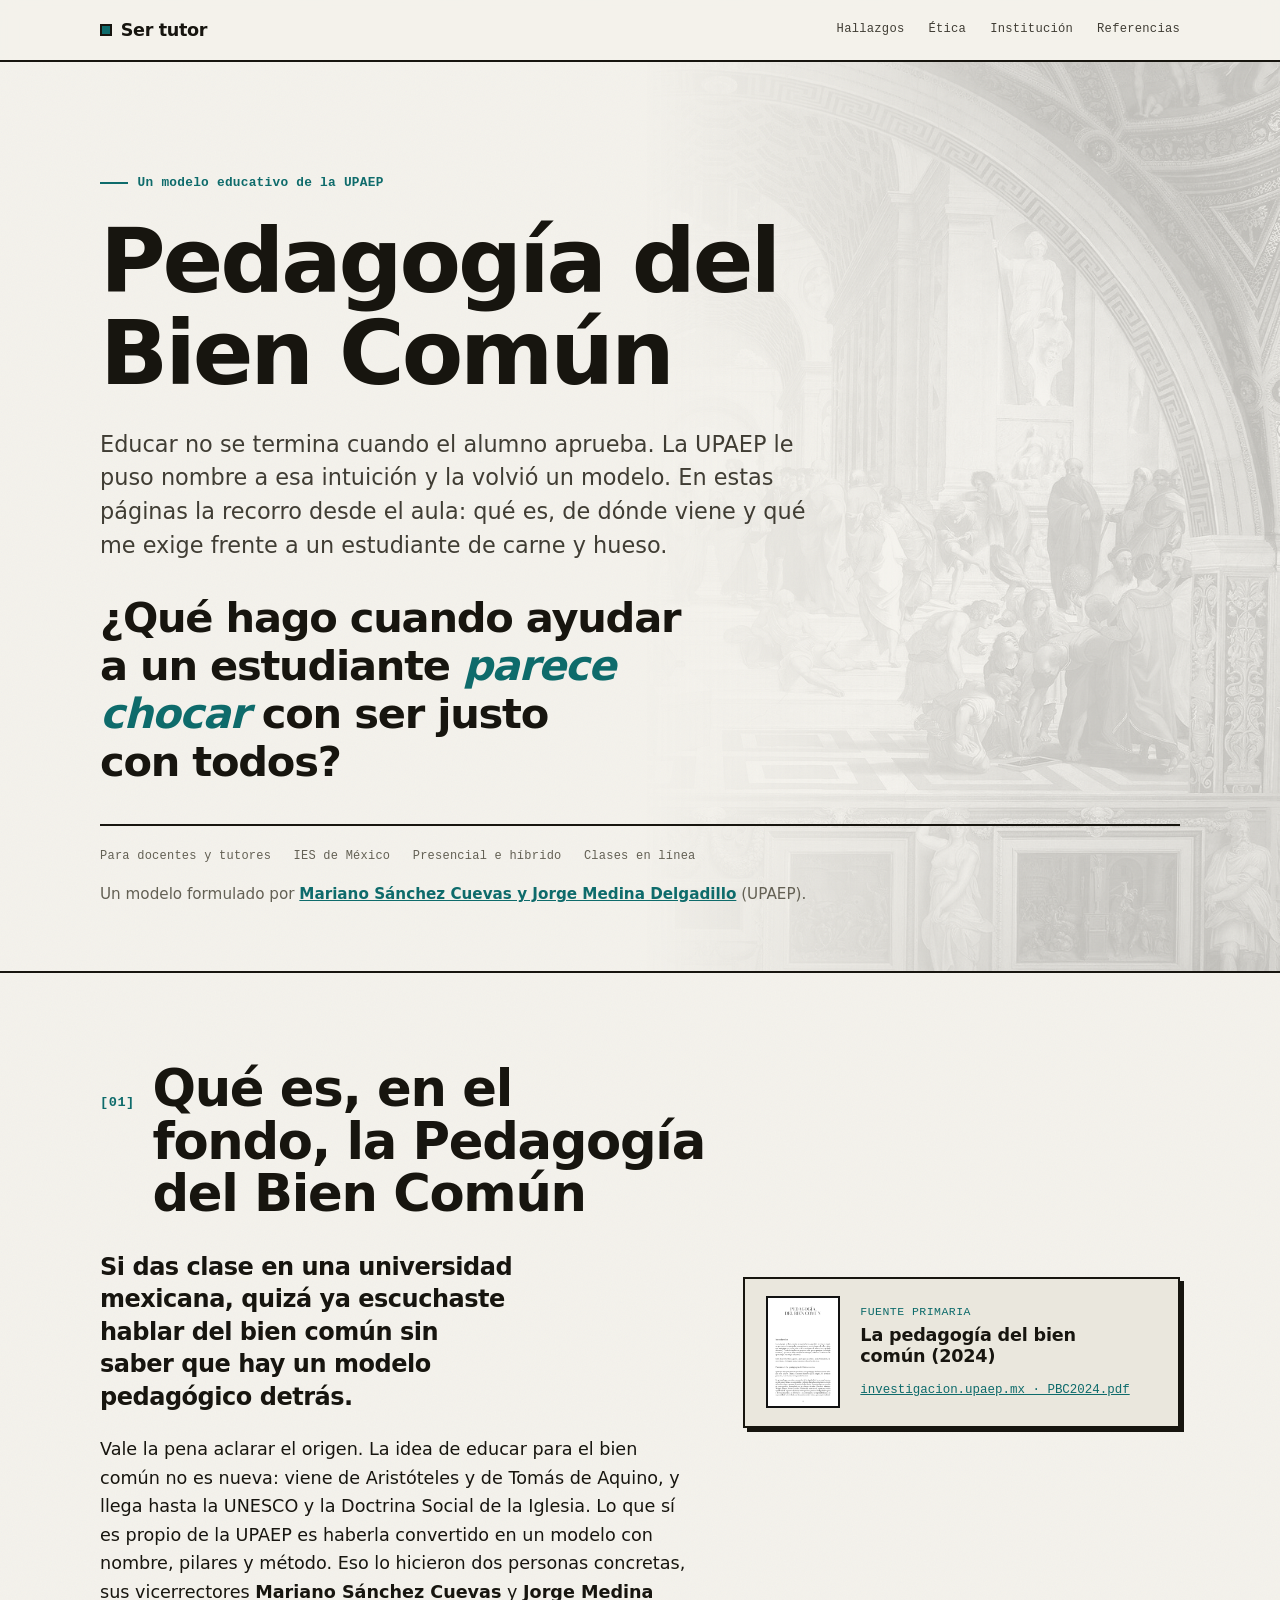
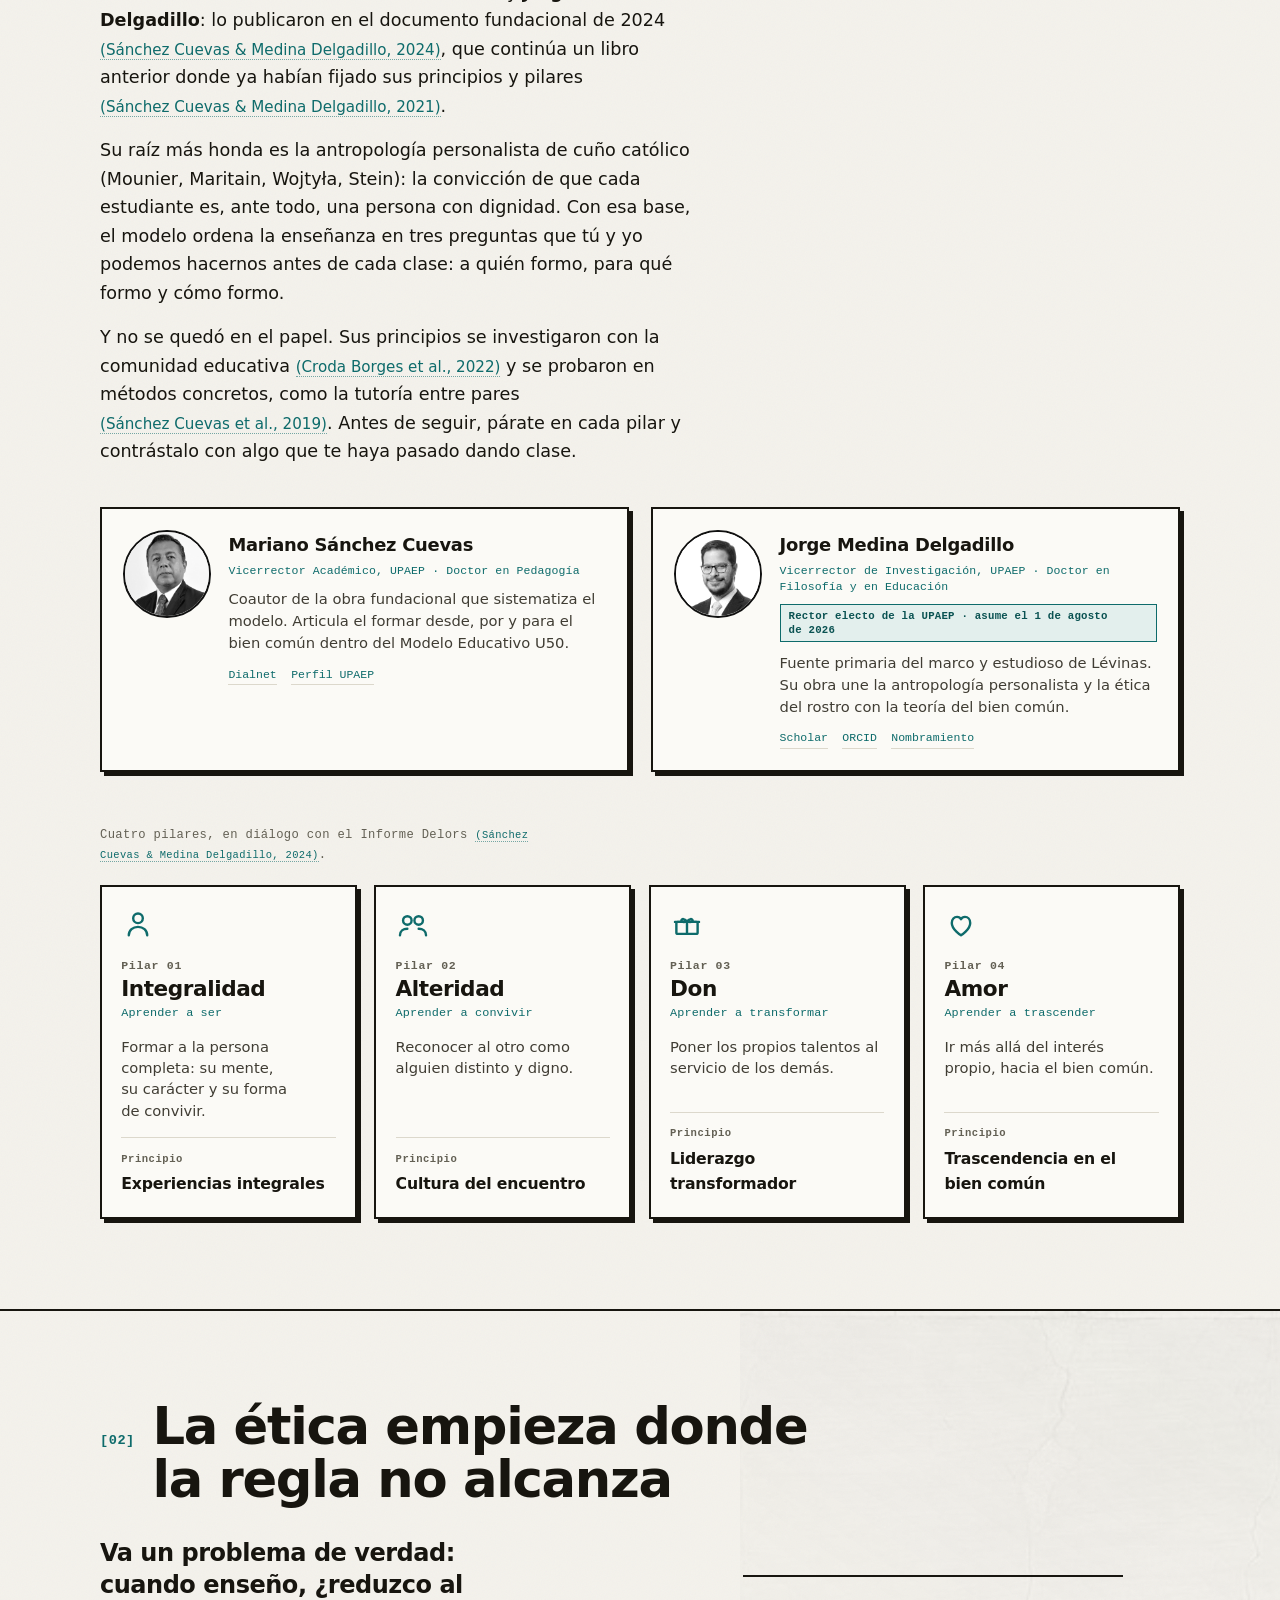
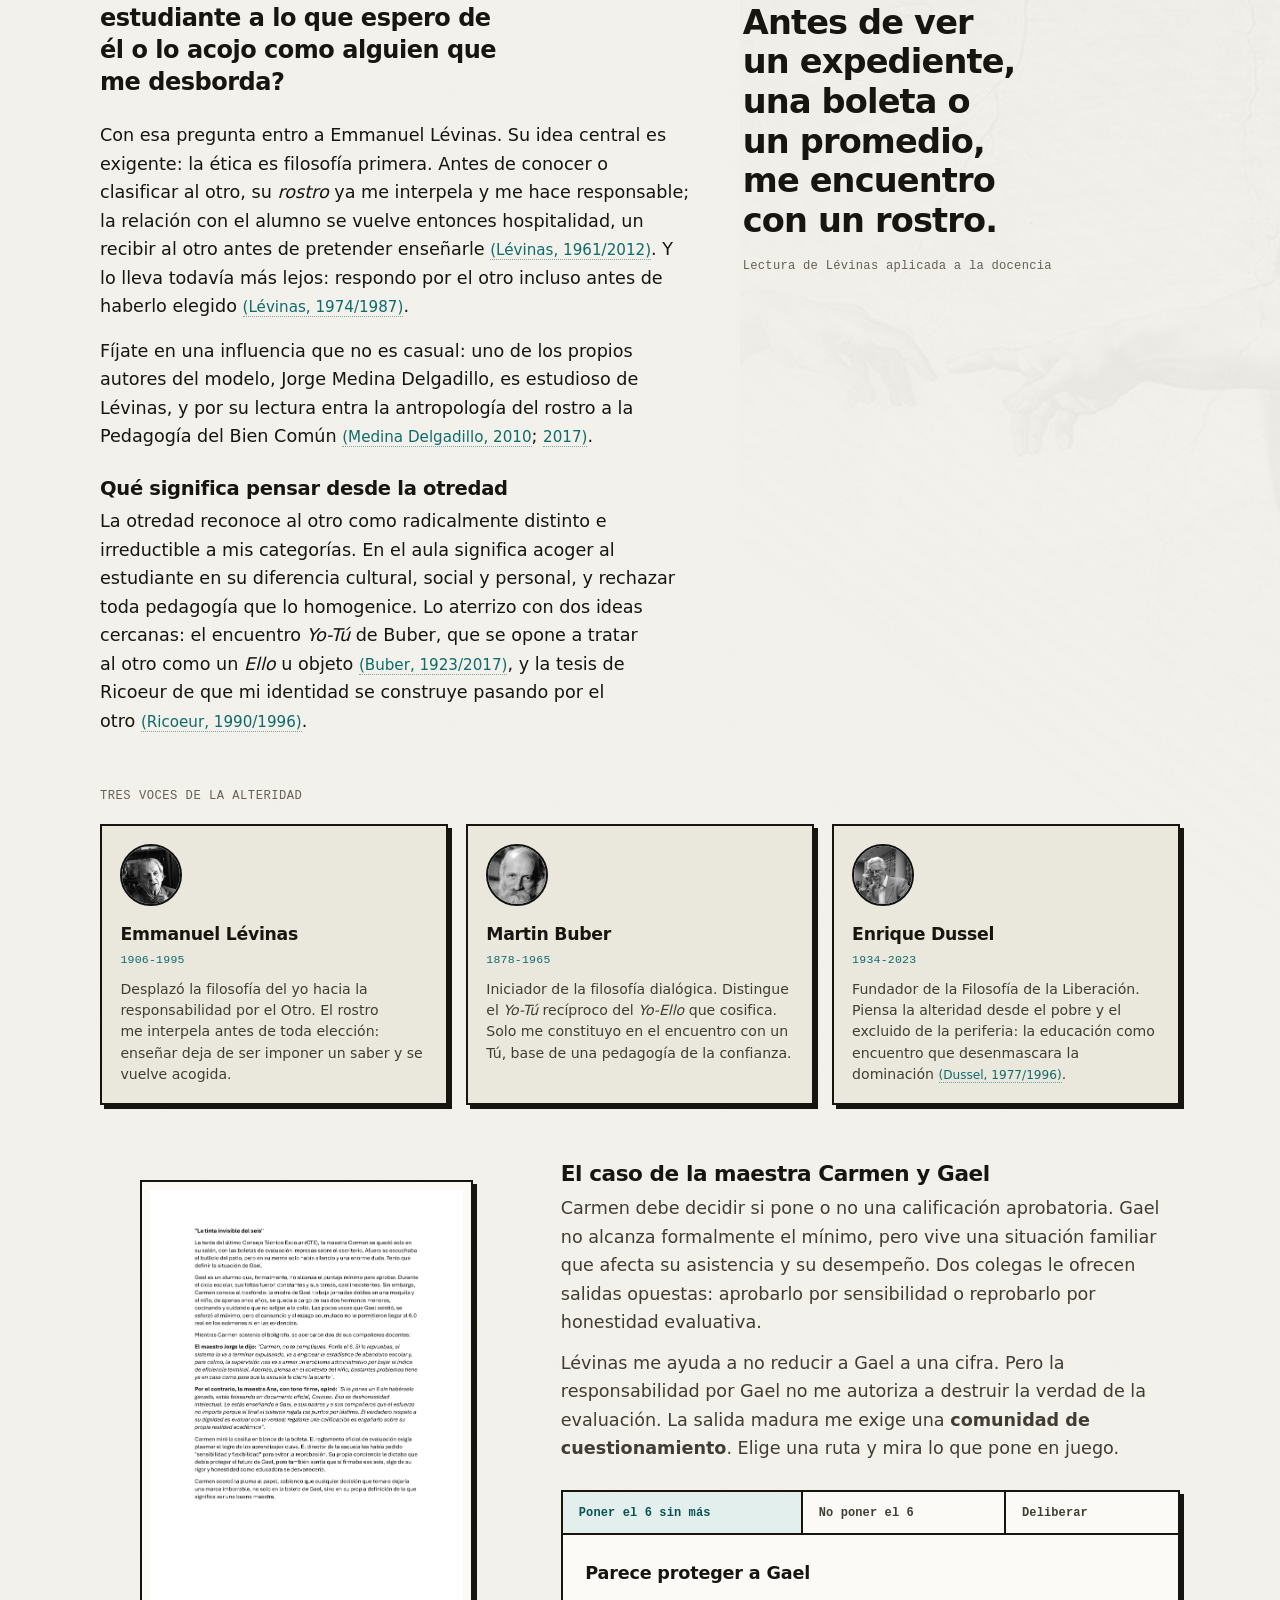
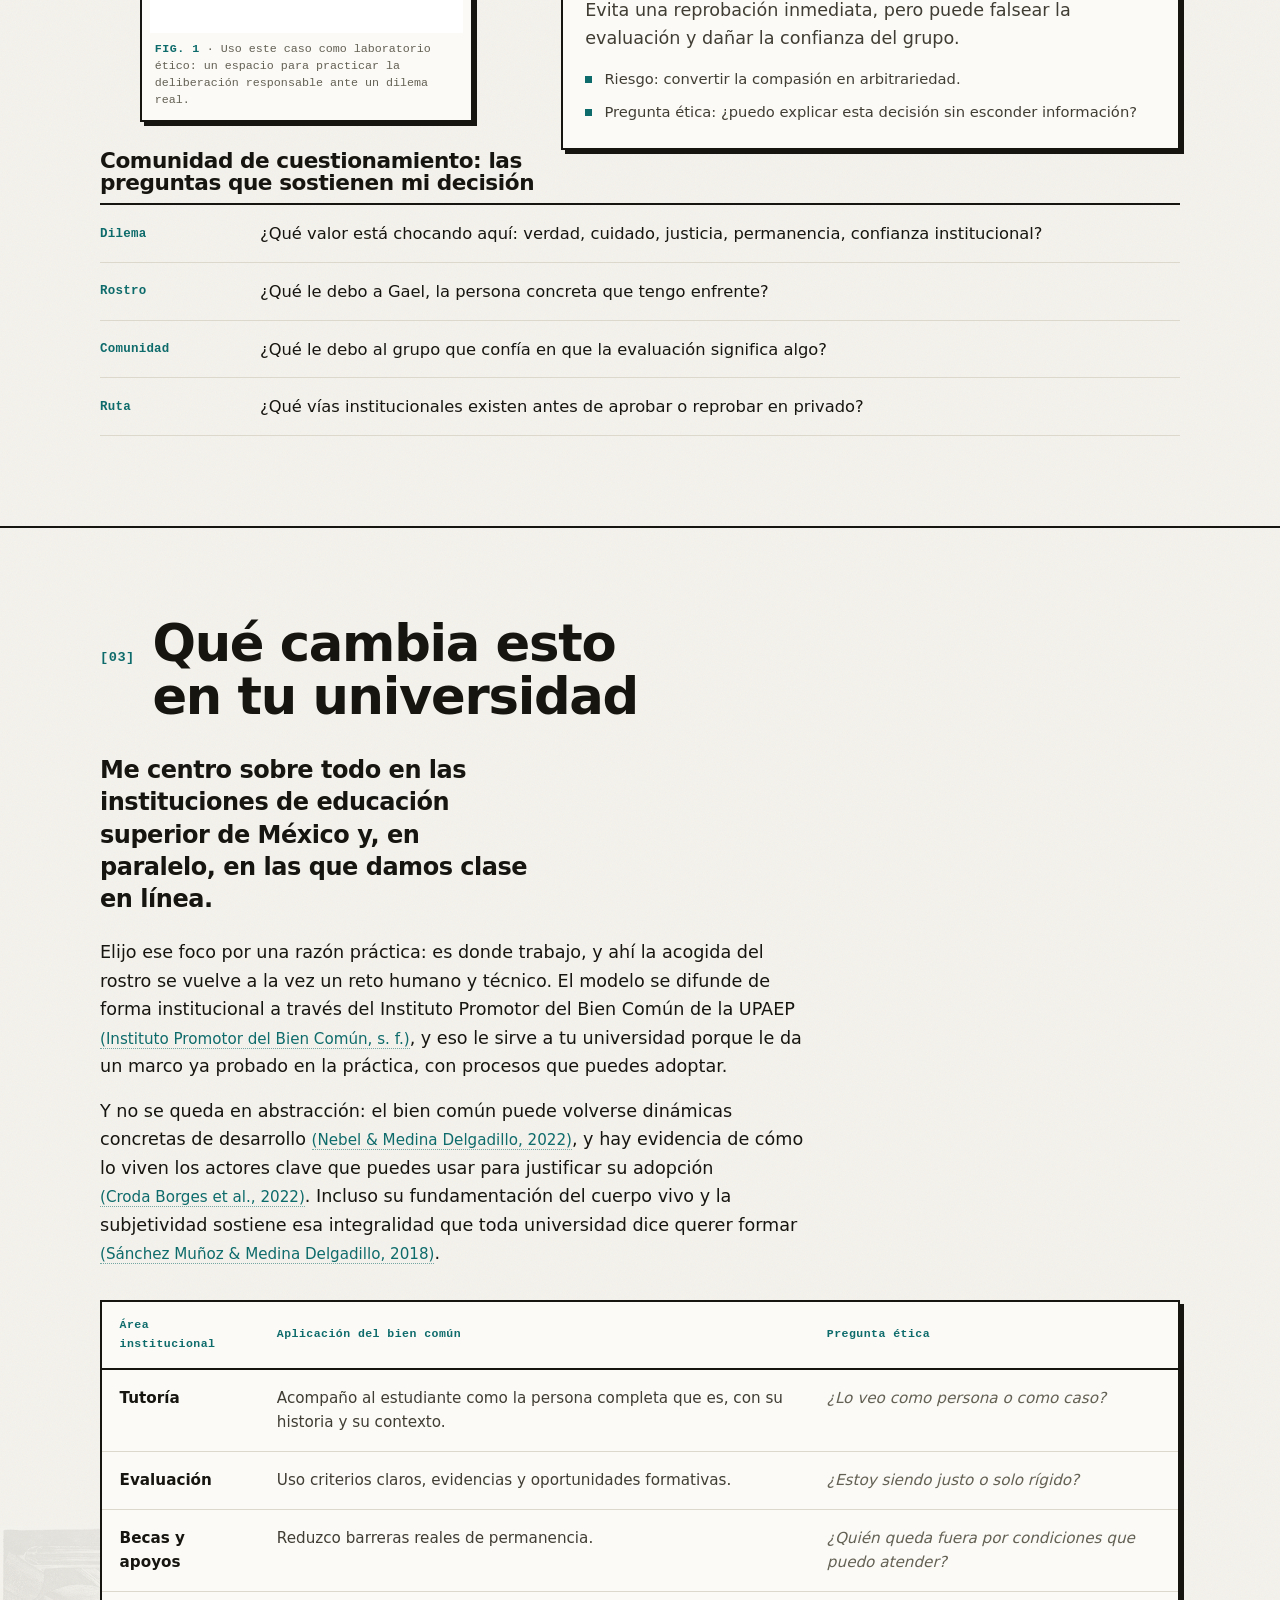
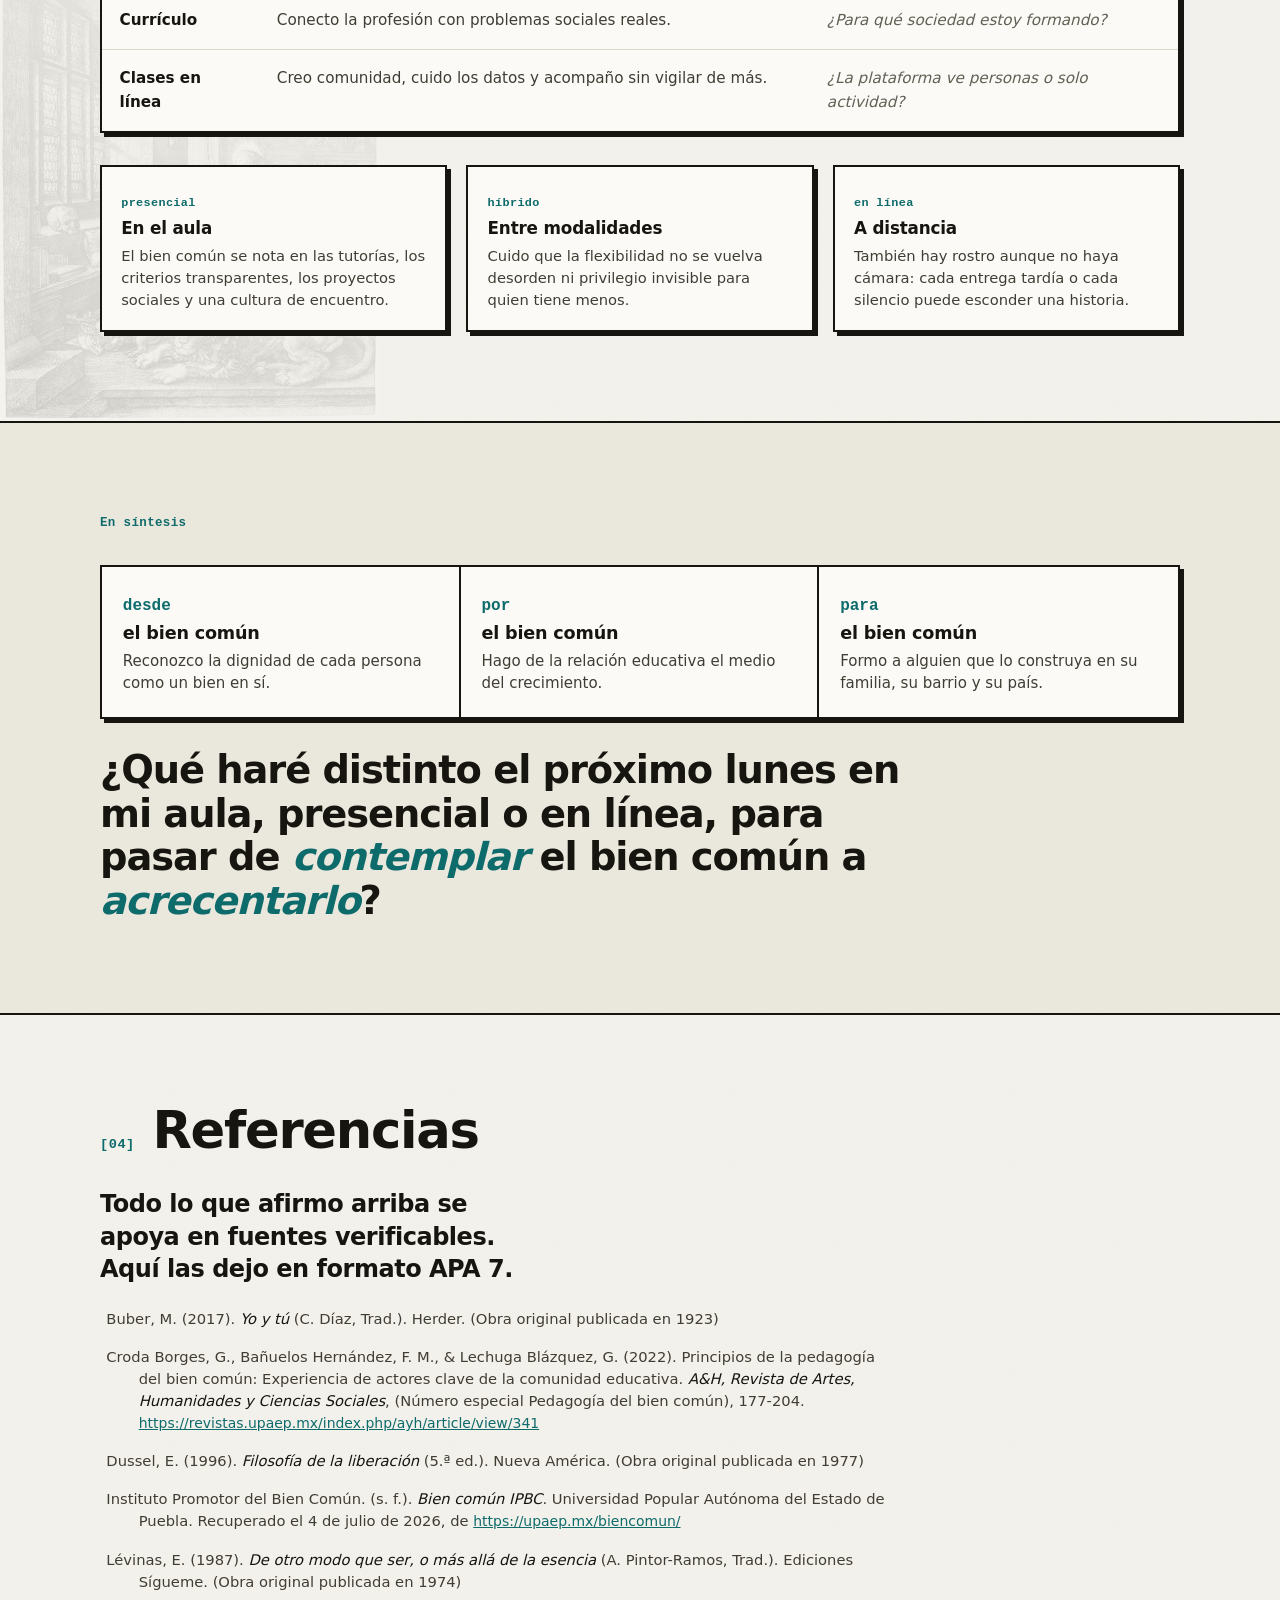
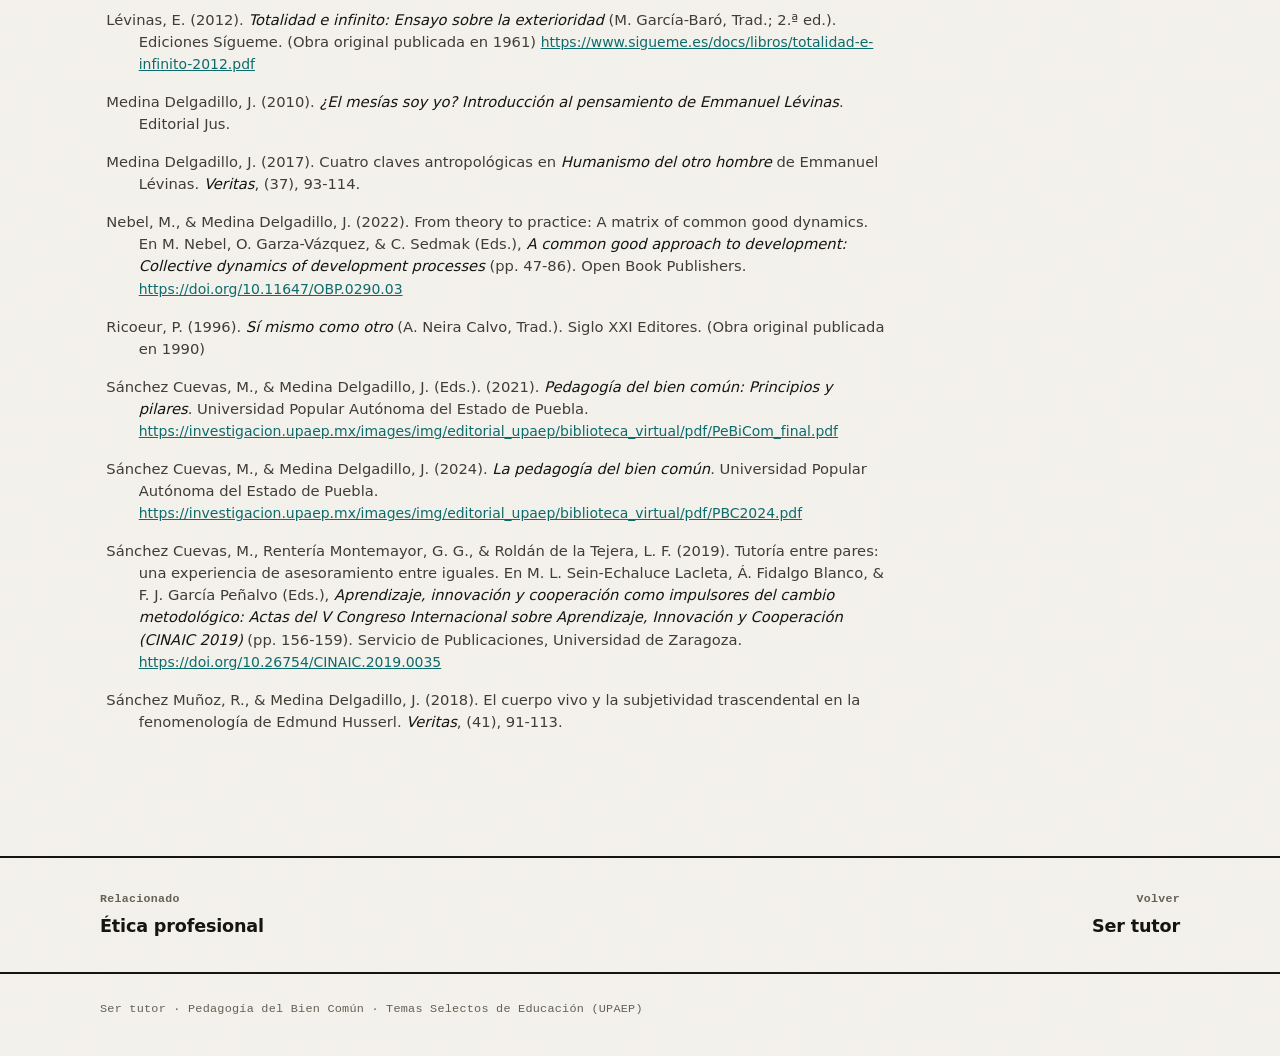
==== commit 7cdf22b9: "bien-comun: sube la opacidad de los grabados de fondo (se veían muy tenues) Hero .13->.22, secciones" ====
--- a/docs/bien-comun/index.html
+++ b/docs/bien-comun/index.html
@@ -71,17 +71,17 @@
   .hero{position:relative;overflow:hidden;padding:clamp(3.6rem,8vw,7rem) 0 clamp(2.6rem,5vw,4rem)}
   .hero::before{content:"";position:absolute;top:0;right:0;width:min(54%,640px);height:100%;
     background:url("assets/athens-bg.jpg") right center/cover;filter:grayscale(1) contrast(1.04);
-    opacity:.13;-webkit-mask-image:linear-gradient(90deg,transparent,#000 62%);mask-image:linear-gradient(90deg,transparent,#000 62%);pointer-events:none}
+    opacity:.22;-webkit-mask-image:linear-gradient(90deg,transparent,#000 62%);mask-image:linear-gradient(90deg,transparent,#000 62%);pointer-events:none}
   .hero .wrap{position:relative;z-index:1}
-  @media (max-width:720px){.hero::before{opacity:.06;width:78%}}
+  @media (max-width:720px){.hero::before{opacity:.1;width:78%}}
 
   /* faint old-master engravings behind ética + institución */
   #etica,#institucion{position:relative;overflow:hidden}
   #etica > .wrap,#institucion > .wrap{position:relative;z-index:1}
-  #etica::before,#institucion::before{content:"";position:absolute;pointer-events:none;filter:grayscale(1) contrast(1.04);opacity:.08;z-index:0}
+  #etica::before,#institucion::before{content:"";position:absolute;pointer-events:none;filter:grayscale(1) contrast(1.04);opacity:.16;z-index:0}
   #etica::before{top:0;right:0;width:min(46%,540px);height:60%;background:url("assets/creation.jpg") 38% 42%/cover;-webkit-mask-image:linear-gradient(215deg,#000,transparent 68%);mask-image:linear-gradient(215deg,#000,transparent 68%)}
   #institucion::before{bottom:0;left:0;width:min(32%,380px);height:82%;background:url("assets/jerome.jpg") bottom left/contain no-repeat;-webkit-mask-image:linear-gradient(35deg,#000,transparent 60%);mask-image:linear-gradient(35deg,#000,transparent 60%)}
-  @media (max-width:720px){#etica::before,#institucion::before{opacity:.05}}
+  @media (max-width:720px){#etica::before,#institucion::before{opacity:.09}}
   .kicker{font-family:var(--mono);font-size:.8rem;letter-spacing:.02em;color:var(--accent);margin:0 0 1.4rem;display:inline-flex;align-items:center;gap:.6rem;font-weight:600}
   .kicker::before{content:"";width:28px;height:2px;background:var(--accent)}
   .hero h1{font-size:clamp(2.9rem,9vw,5.6rem);max-width:14ch;letter-spacing:-.035em}
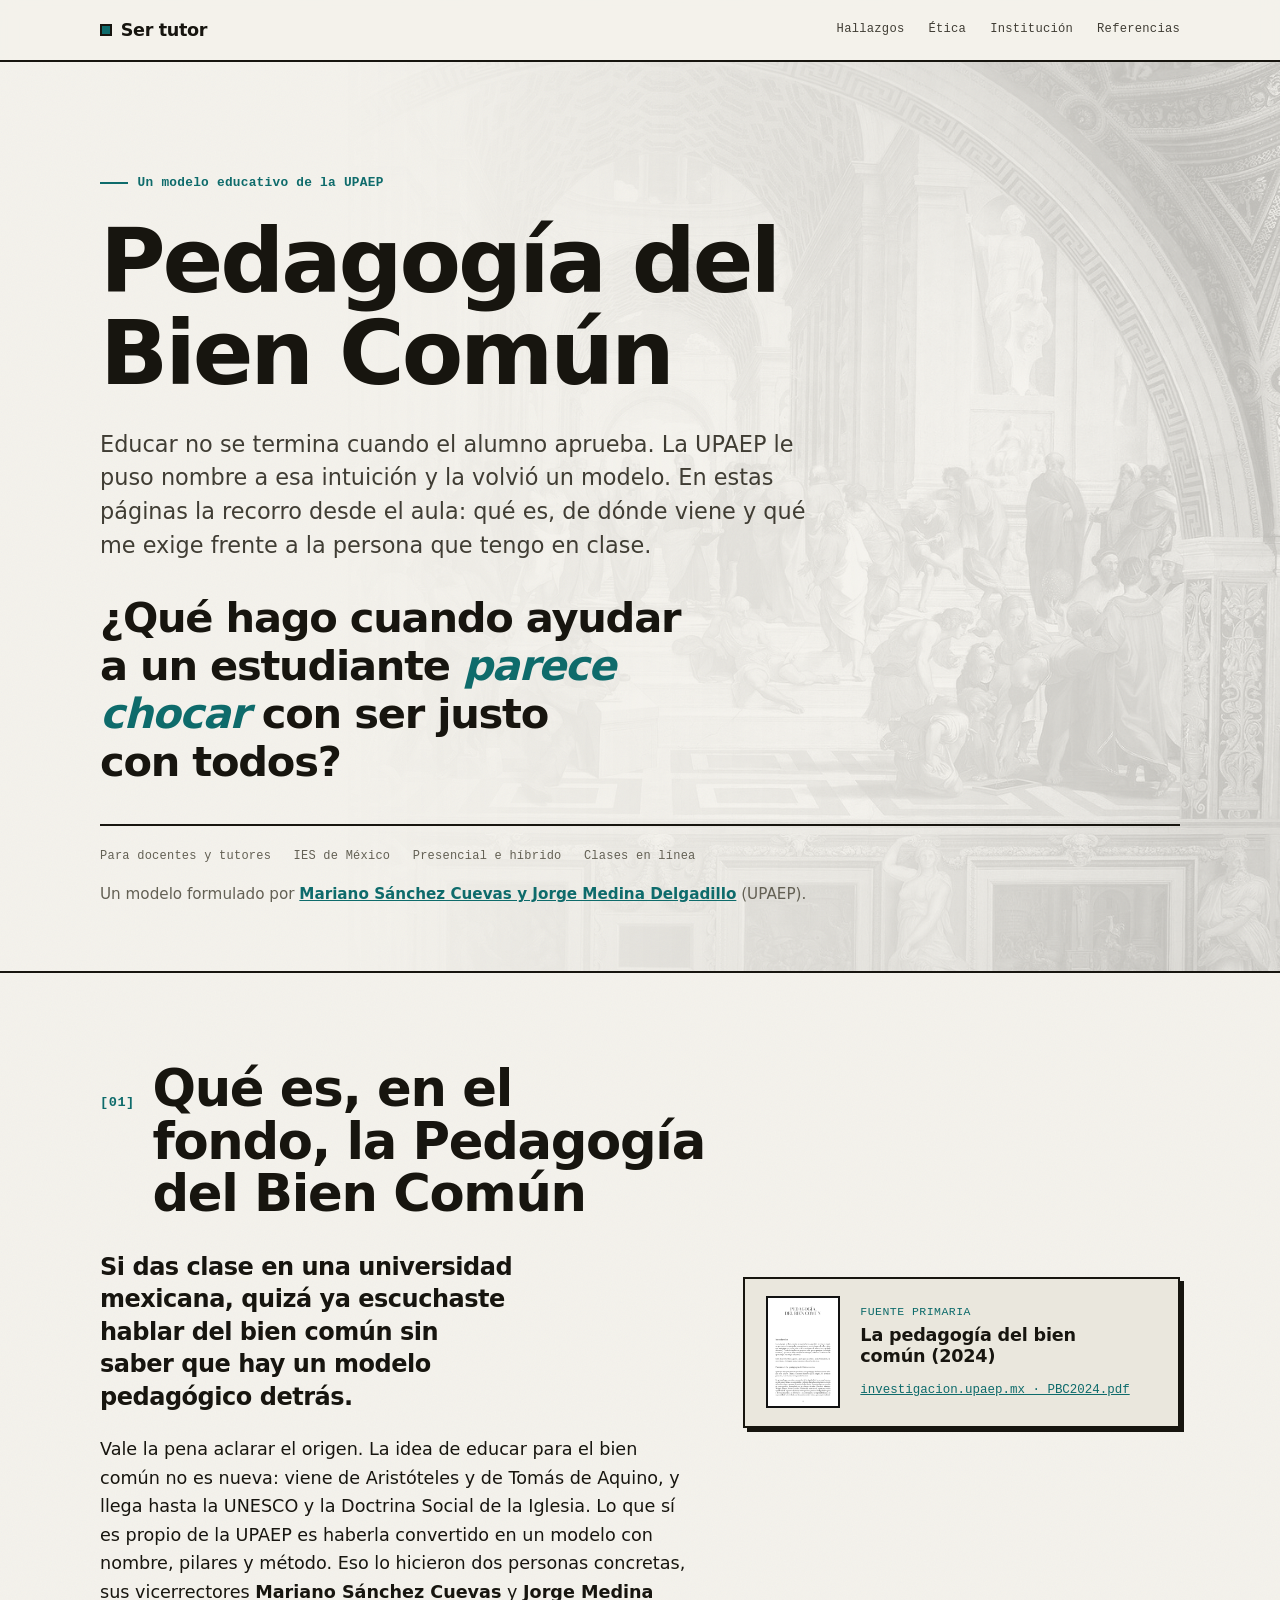
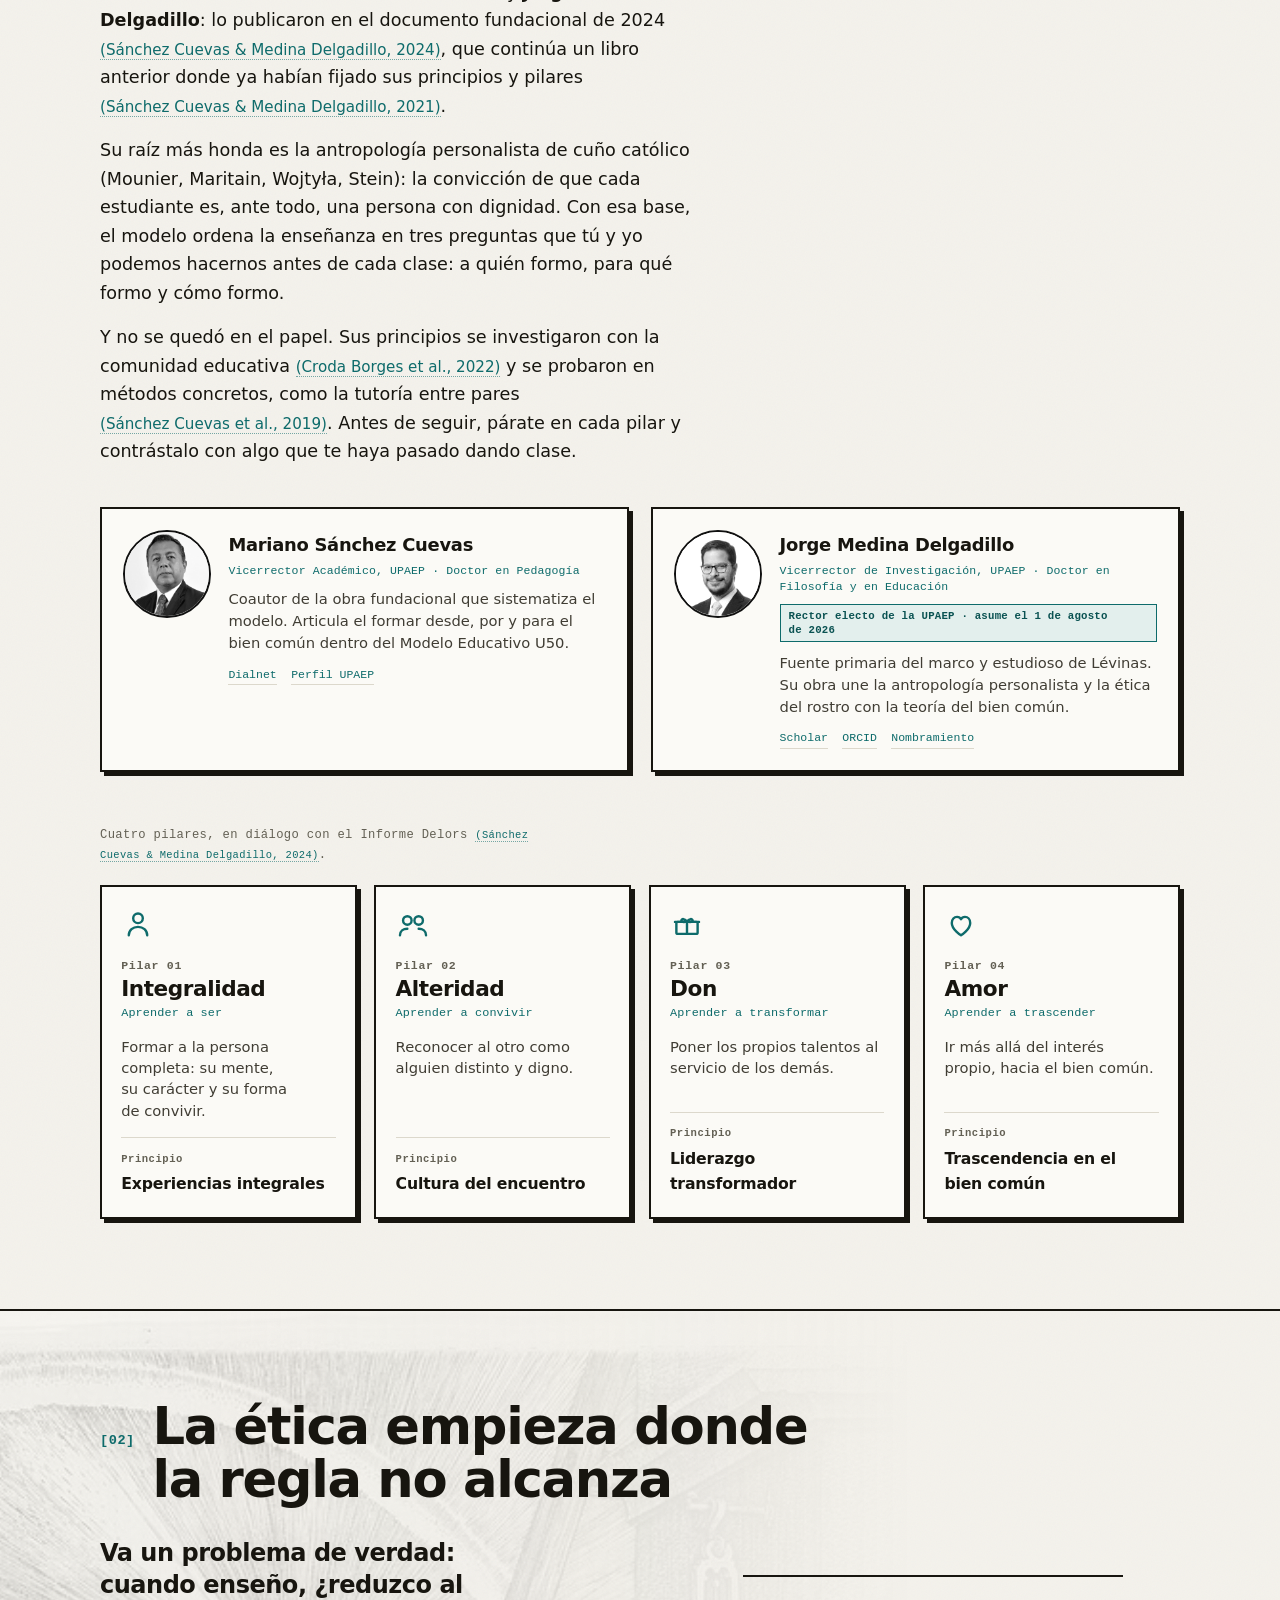
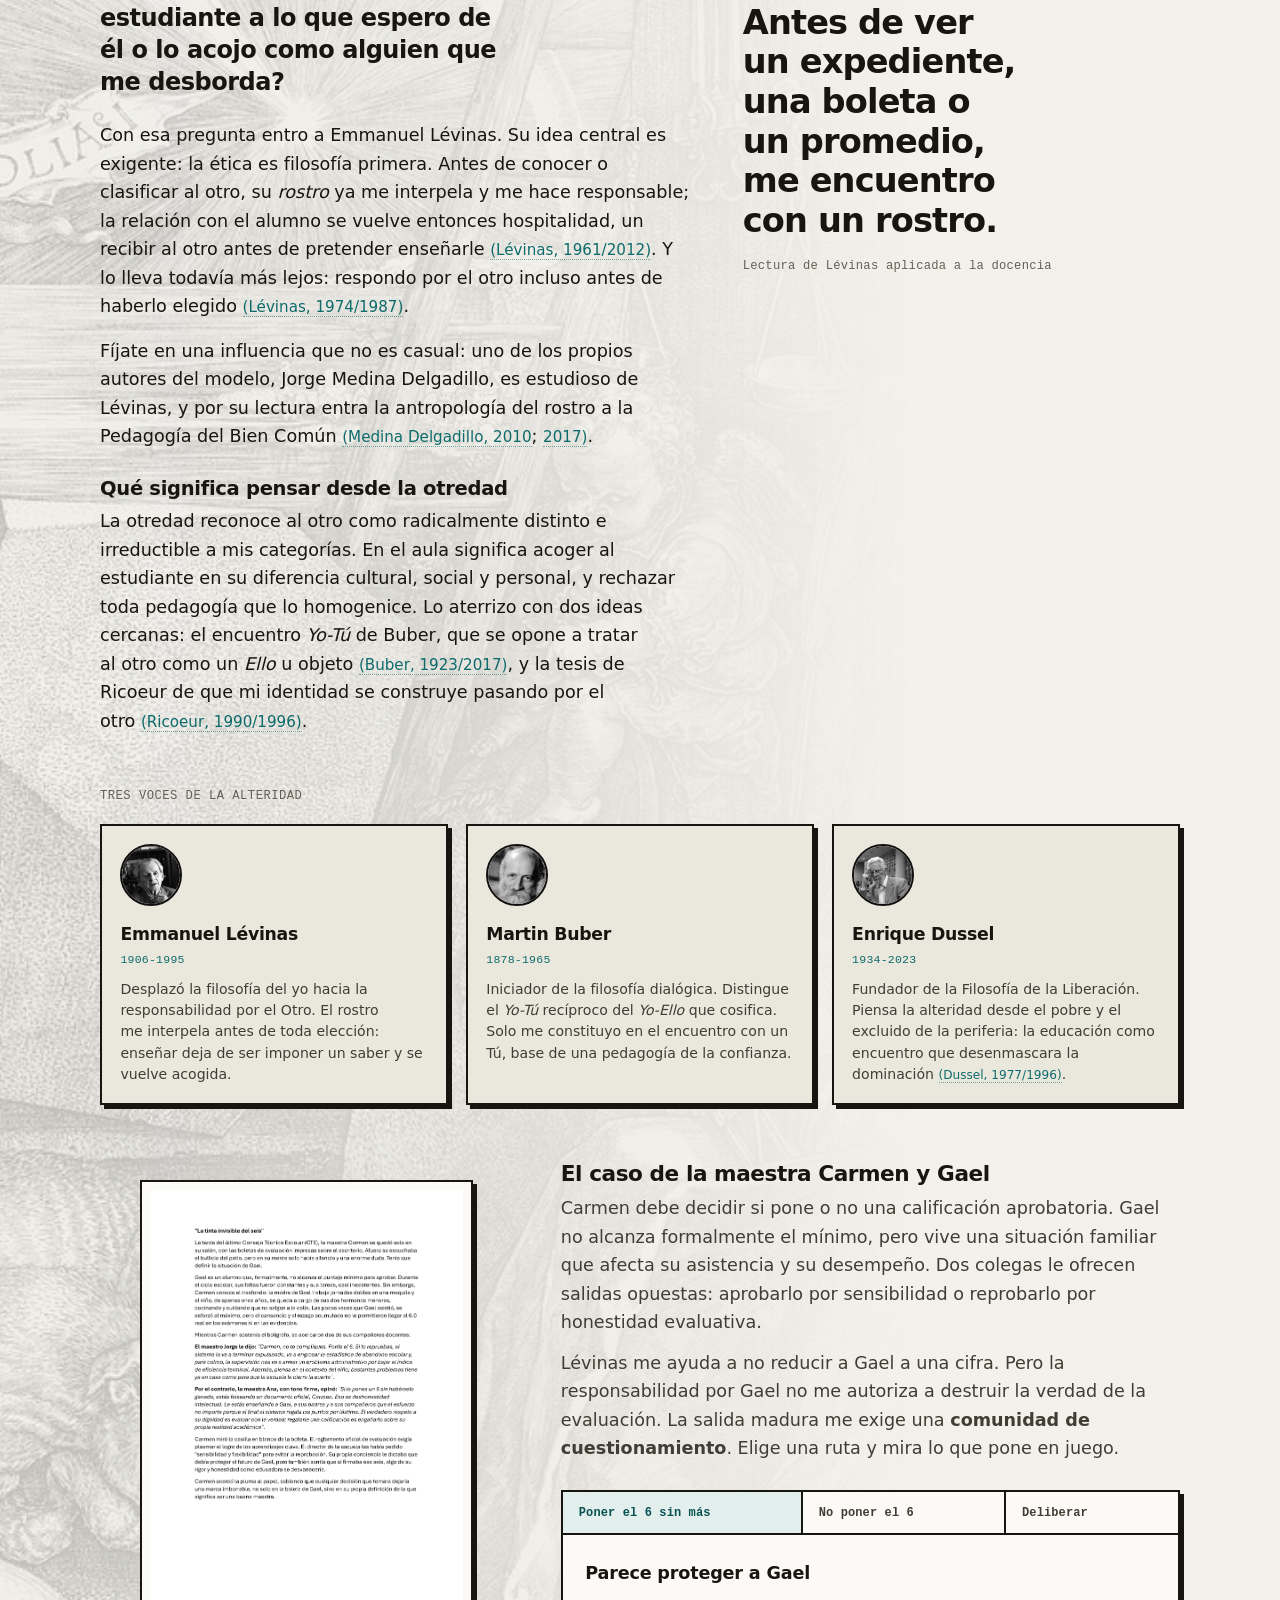
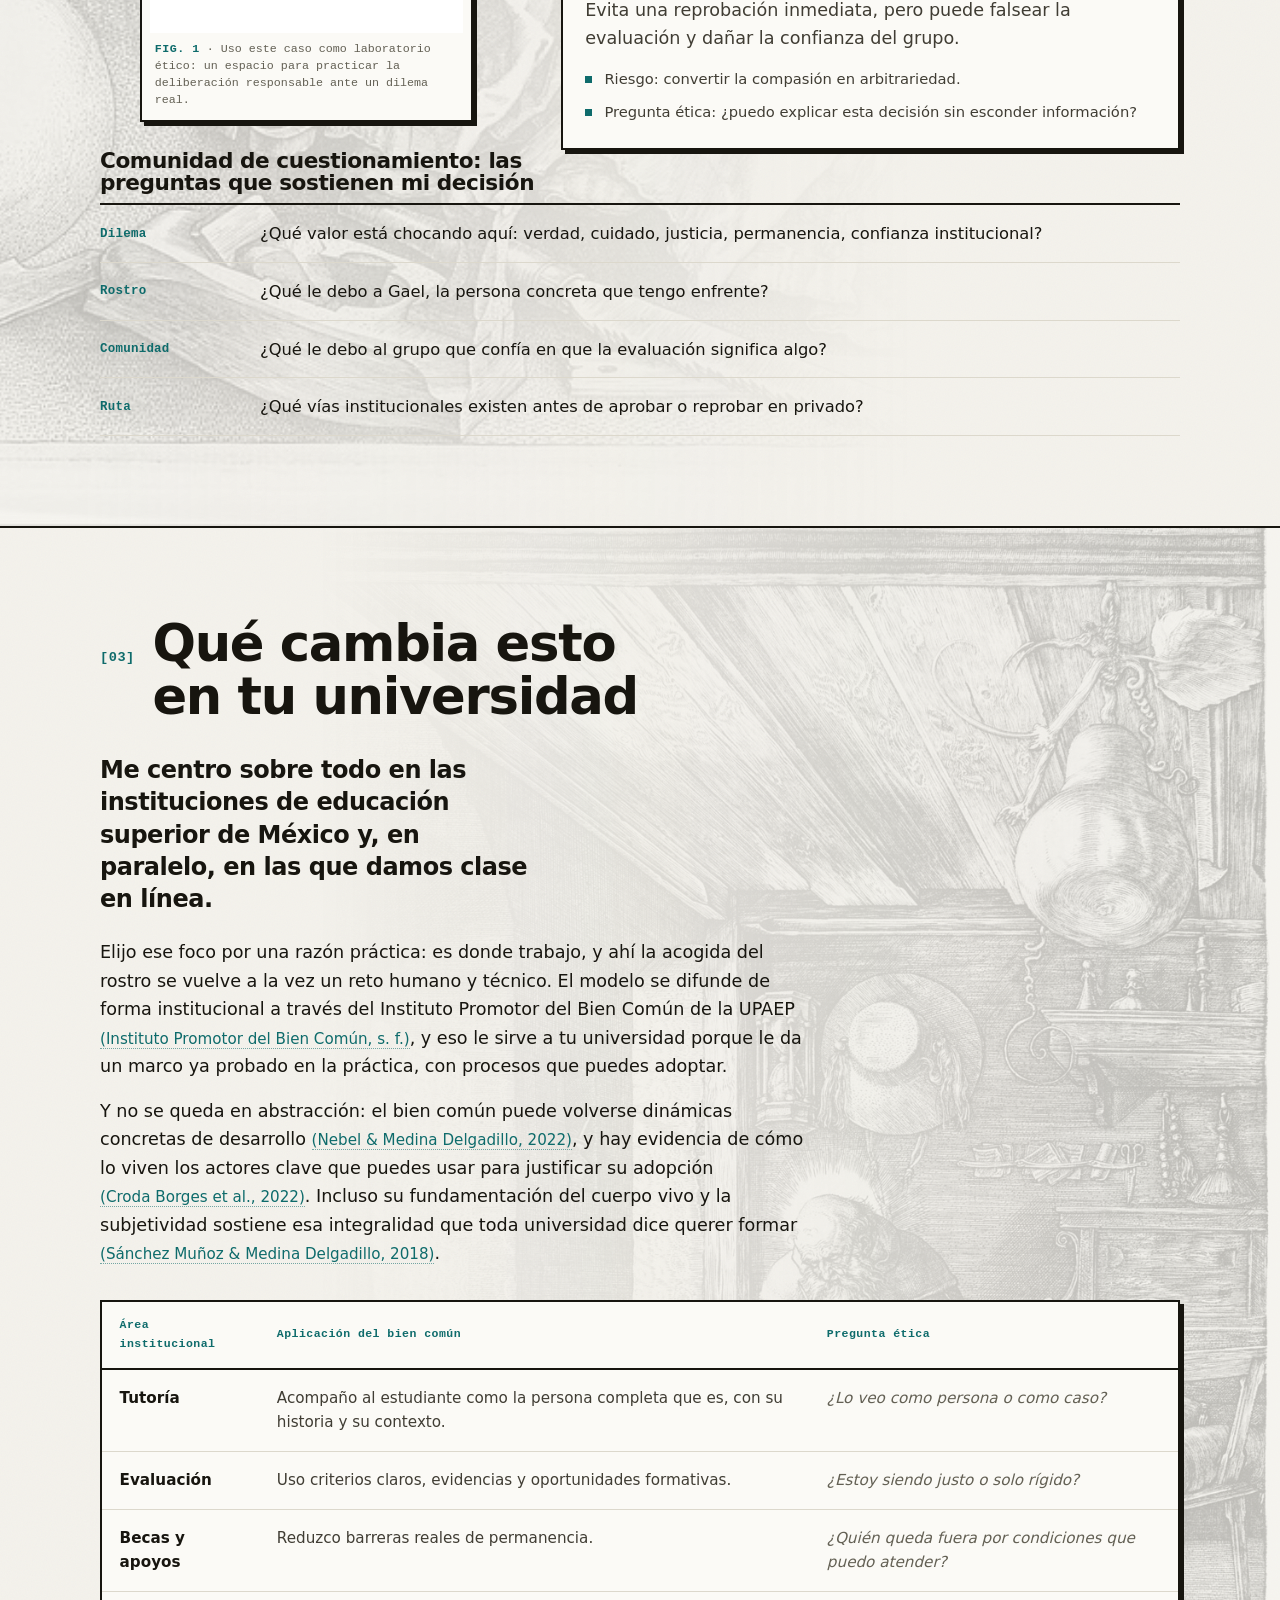
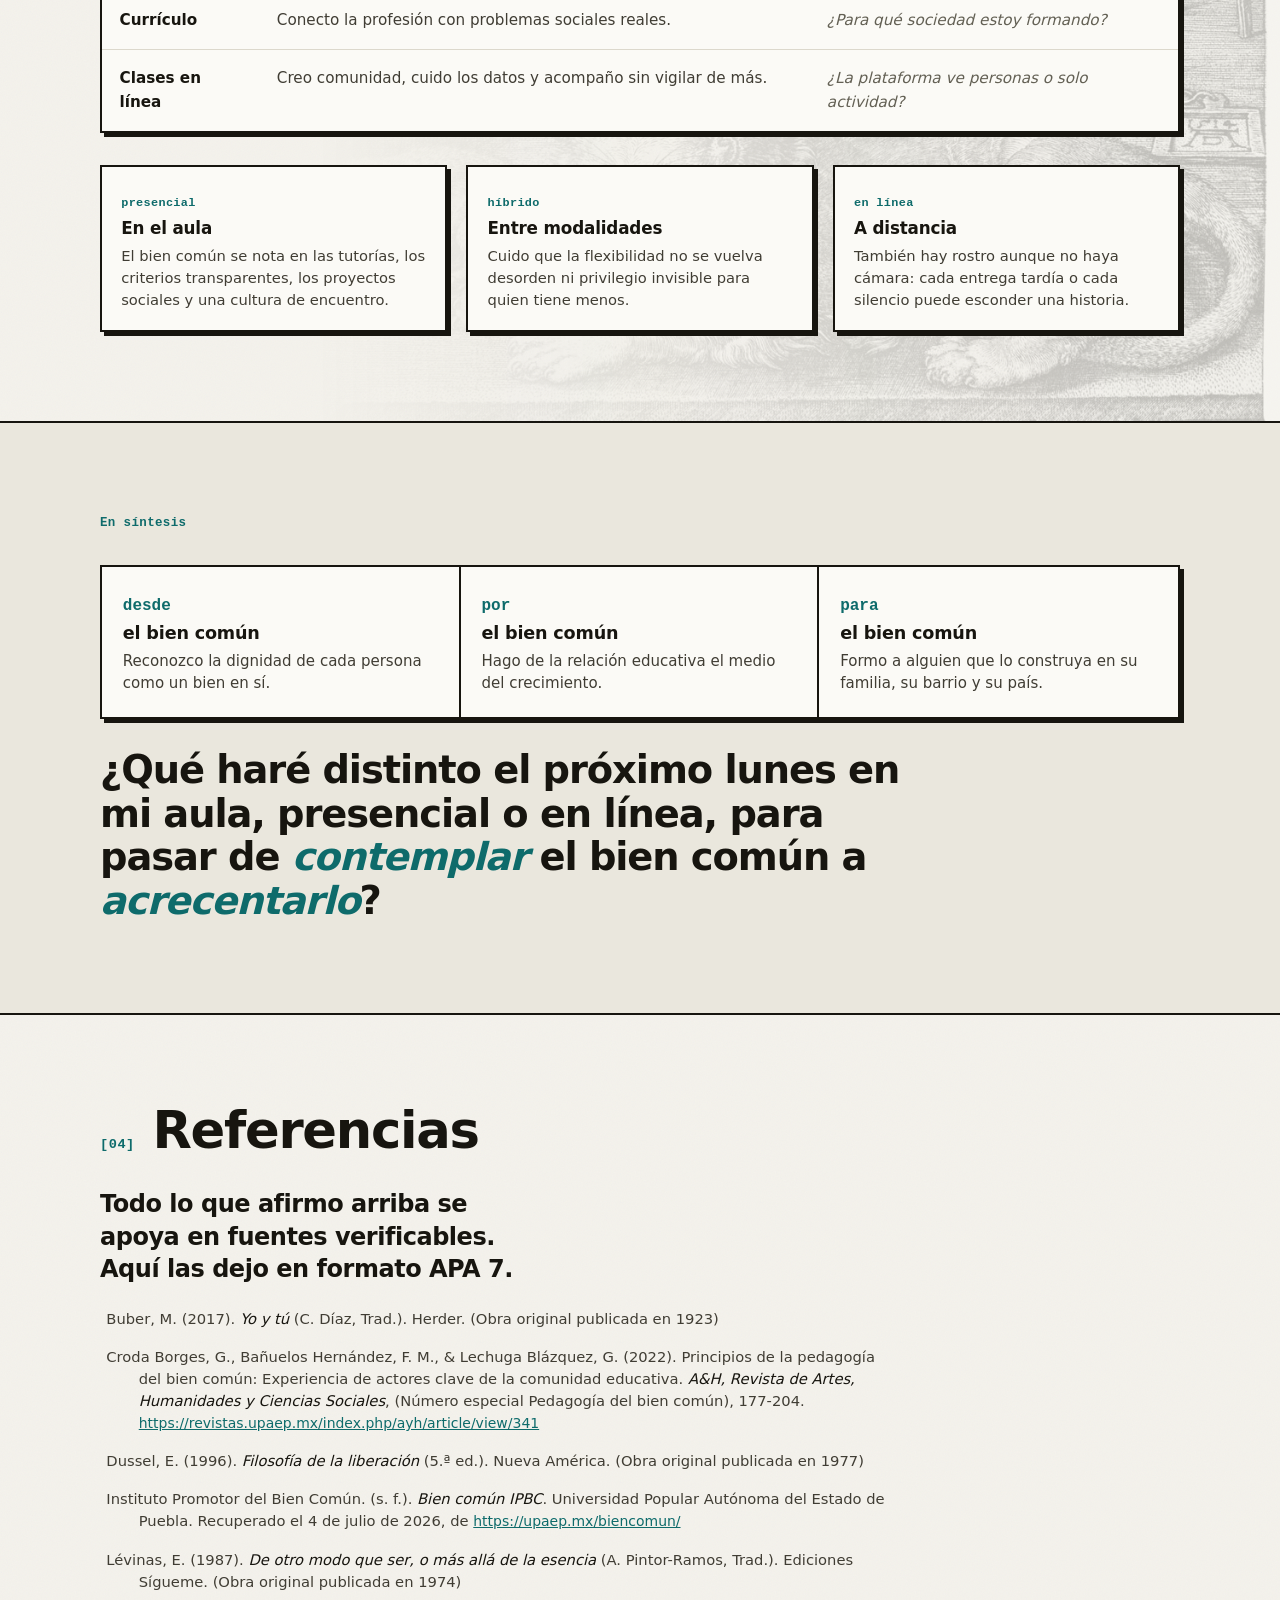
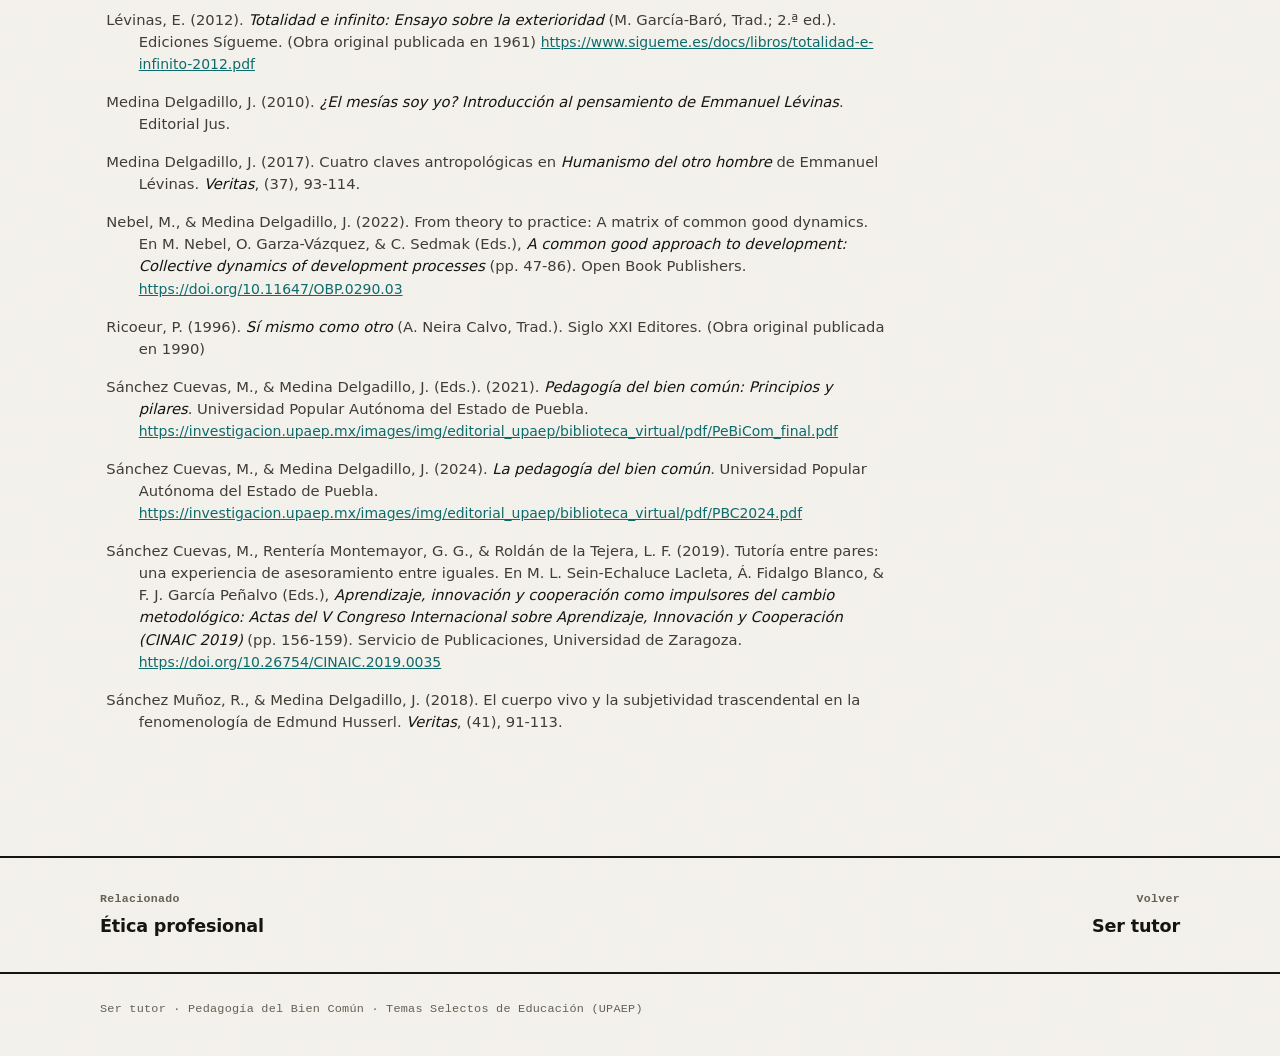
==== commit 7fedf077: "bien-comun: grabados a todo el fondo, menos tenues y con fade alternado - Los grabados ahora ocupan " ====
--- a/docs/bien-comun/index.html
+++ b/docs/bien-comun/index.html
@@ -69,19 +69,19 @@
 
   /* hero */
   .hero{position:relative;overflow:hidden;padding:clamp(3.6rem,8vw,7rem) 0 clamp(2.6rem,5vw,4rem)}
-  .hero::before{content:"";position:absolute;top:0;right:0;width:min(54%,640px);height:100%;
-    background:url("assets/athens-bg.jpg") right center/cover;filter:grayscale(1) contrast(1.04);
-    opacity:.22;-webkit-mask-image:linear-gradient(90deg,transparent,#000 62%);mask-image:linear-gradient(90deg,transparent,#000 62%);pointer-events:none}
+  .hero::before{content:"";position:absolute;inset:0;
+    background:url("assets/athens-bg.jpg") center right/cover;filter:grayscale(1) contrast(1.04);
+    opacity:.22;-webkit-mask-image:linear-gradient(90deg,transparent 26%,#000 92%);mask-image:linear-gradient(90deg,transparent 26%,#000 92%);pointer-events:none}
   .hero .wrap{position:relative;z-index:1}
-  @media (max-width:720px){.hero::before{opacity:.1;width:78%}}
-
-  /* faint old-master engravings behind ética + institución */
+  @media (max-width:720px){.hero::before{opacity:.12}}
+
+  /* full-bleed old-master engravings behind ética + institución (fade alterna dirección) */
   #etica,#institucion{position:relative;overflow:hidden}
   #etica > .wrap,#institucion > .wrap{position:relative;z-index:1}
-  #etica::before,#institucion::before{content:"";position:absolute;pointer-events:none;filter:grayscale(1) contrast(1.04);opacity:.16;z-index:0}
-  #etica::before{top:0;right:0;width:min(46%,540px);height:60%;background:url("assets/creation.jpg") 38% 42%/cover;-webkit-mask-image:linear-gradient(215deg,#000,transparent 68%);mask-image:linear-gradient(215deg,#000,transparent 68%)}
-  #institucion::before{bottom:0;left:0;width:min(32%,380px);height:82%;background:url("assets/jerome.jpg") bottom left/contain no-repeat;-webkit-mask-image:linear-gradient(35deg,#000,transparent 60%);mask-image:linear-gradient(35deg,#000,transparent 60%)}
-  @media (max-width:720px){#etica::before,#institucion::before{opacity:.09}}
+  #etica::before,#institucion::before{content:"";position:absolute;inset:0;pointer-events:none;filter:grayscale(1) contrast(1.04);opacity:.22;z-index:0;background-size:cover;background-position:center}
+  #etica::before{background-image:url("assets/contemplacion.jpg");background-position:center top;-webkit-mask-image:linear-gradient(90deg,#000 6%,transparent 72%);mask-image:linear-gradient(90deg,#000 6%,transparent 72%)}
+  #institucion::before{background-image:url("assets/jerome.jpg");-webkit-mask-image:linear-gradient(90deg,transparent 24%,#000 92%);mask-image:linear-gradient(90deg,transparent 24%,#000 92%)}
+  @media (max-width:720px){#etica::before,#institucion::before{opacity:.12}}
   .kicker{font-family:var(--mono);font-size:.8rem;letter-spacing:.02em;color:var(--accent);margin:0 0 1.4rem;display:inline-flex;align-items:center;gap:.6rem;font-weight:600}
   .kicker::before{content:"";width:28px;height:2px;background:var(--accent)}
   .hero h1{font-size:clamp(2.9rem,9vw,5.6rem);max-width:14ch;letter-spacing:-.035em}
@@ -275,7 +275,7 @@
     <div class="wrap">
       <p class="kicker">Un modelo educativo de la UPAEP</p>
       <h1>Pedagogía del Bien Común</h1>
-      <p class="hero__deck">Educar no se termina cuando el alumno aprueba. La UPAEP le puso nombre a esa intuición y la volvió un modelo. En estas páginas la recorro desde el aula: qué es, de dónde viene y qué me exige frente a un estudiante de carne y hueso.</p>
+      <p class="hero__deck">Educar no se termina cuando el alumno aprueba. La UPAEP le puso nombre a esa intuición y la volvió un modelo. En estas páginas la recorro desde el aula: qué es, de dónde viene y qué me exige frente a la persona que tengo en clase.</p>
       <p class="hero__q">¿Qué hago cuando ayudar a un estudiante <em>parece chocar</em> con ser justo con todos?</p>
       <p class="hero__meta">
         <span>Para docentes y tutores</span>
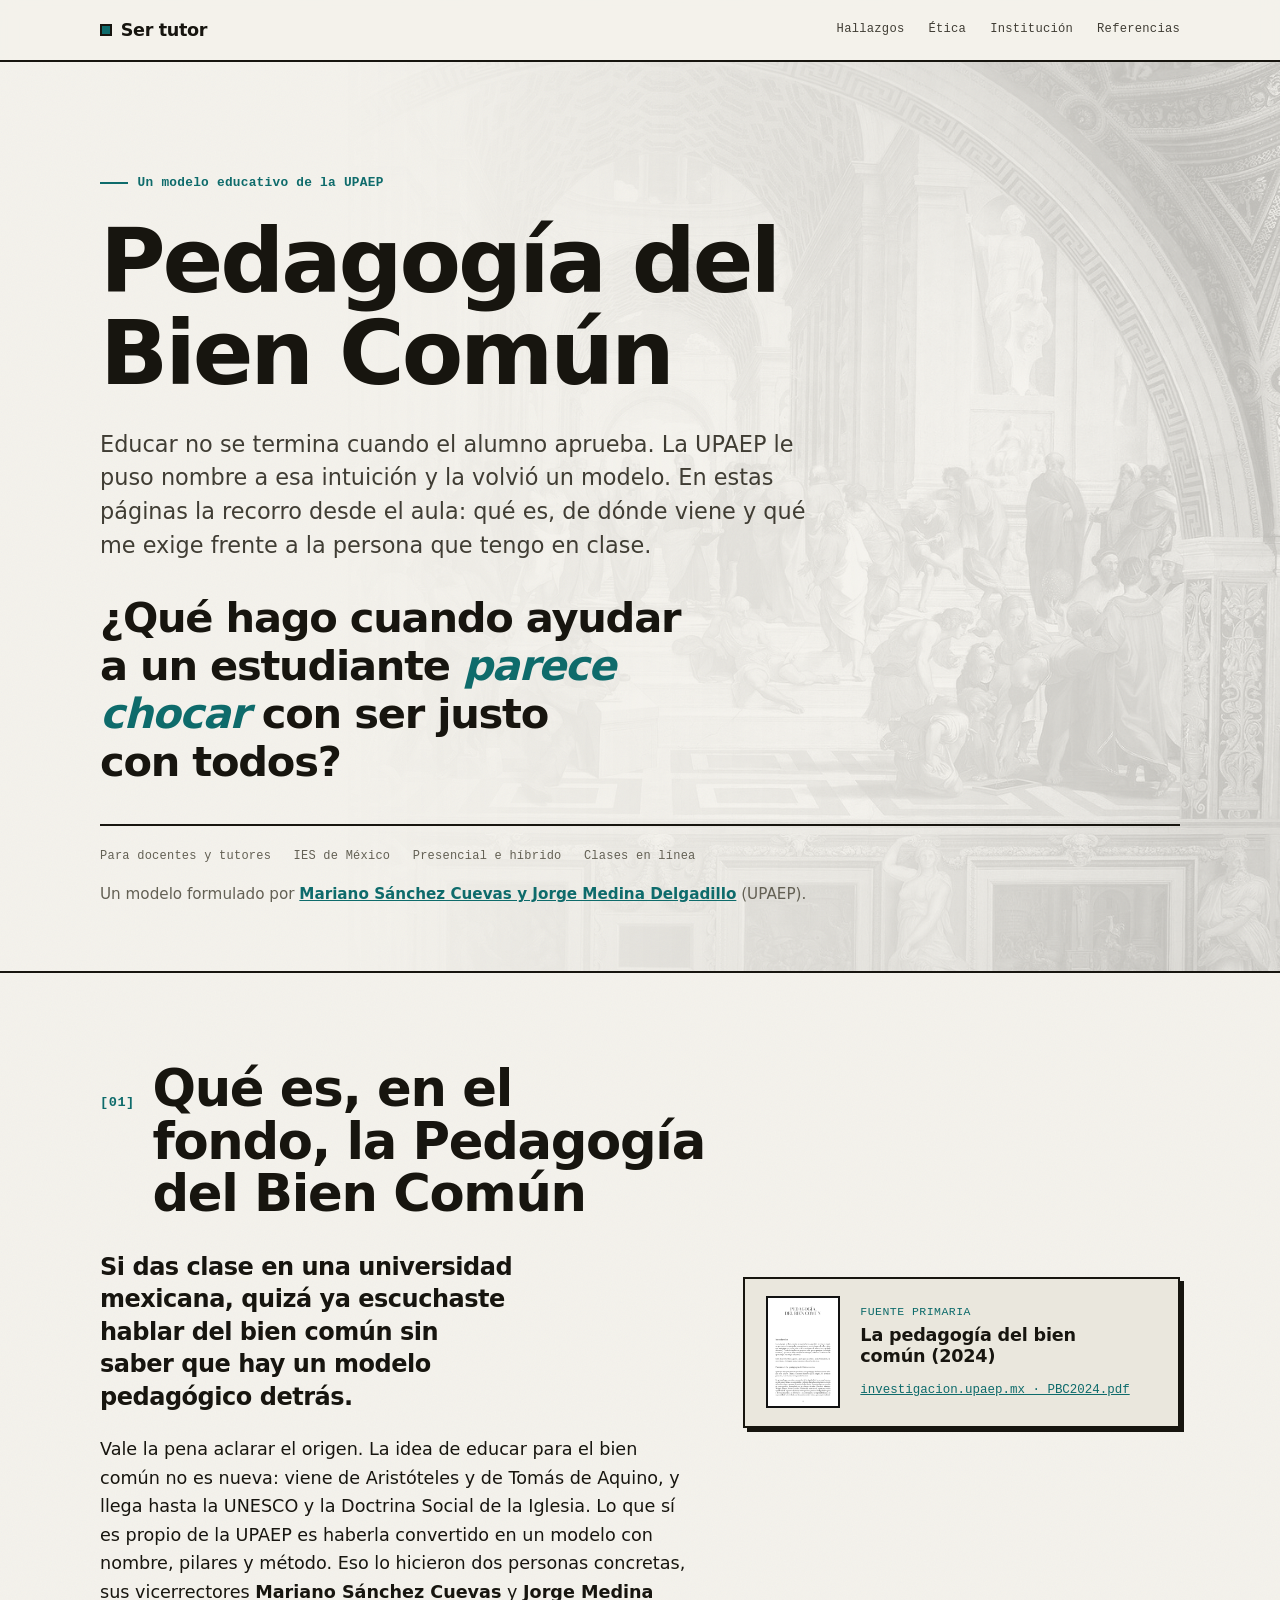
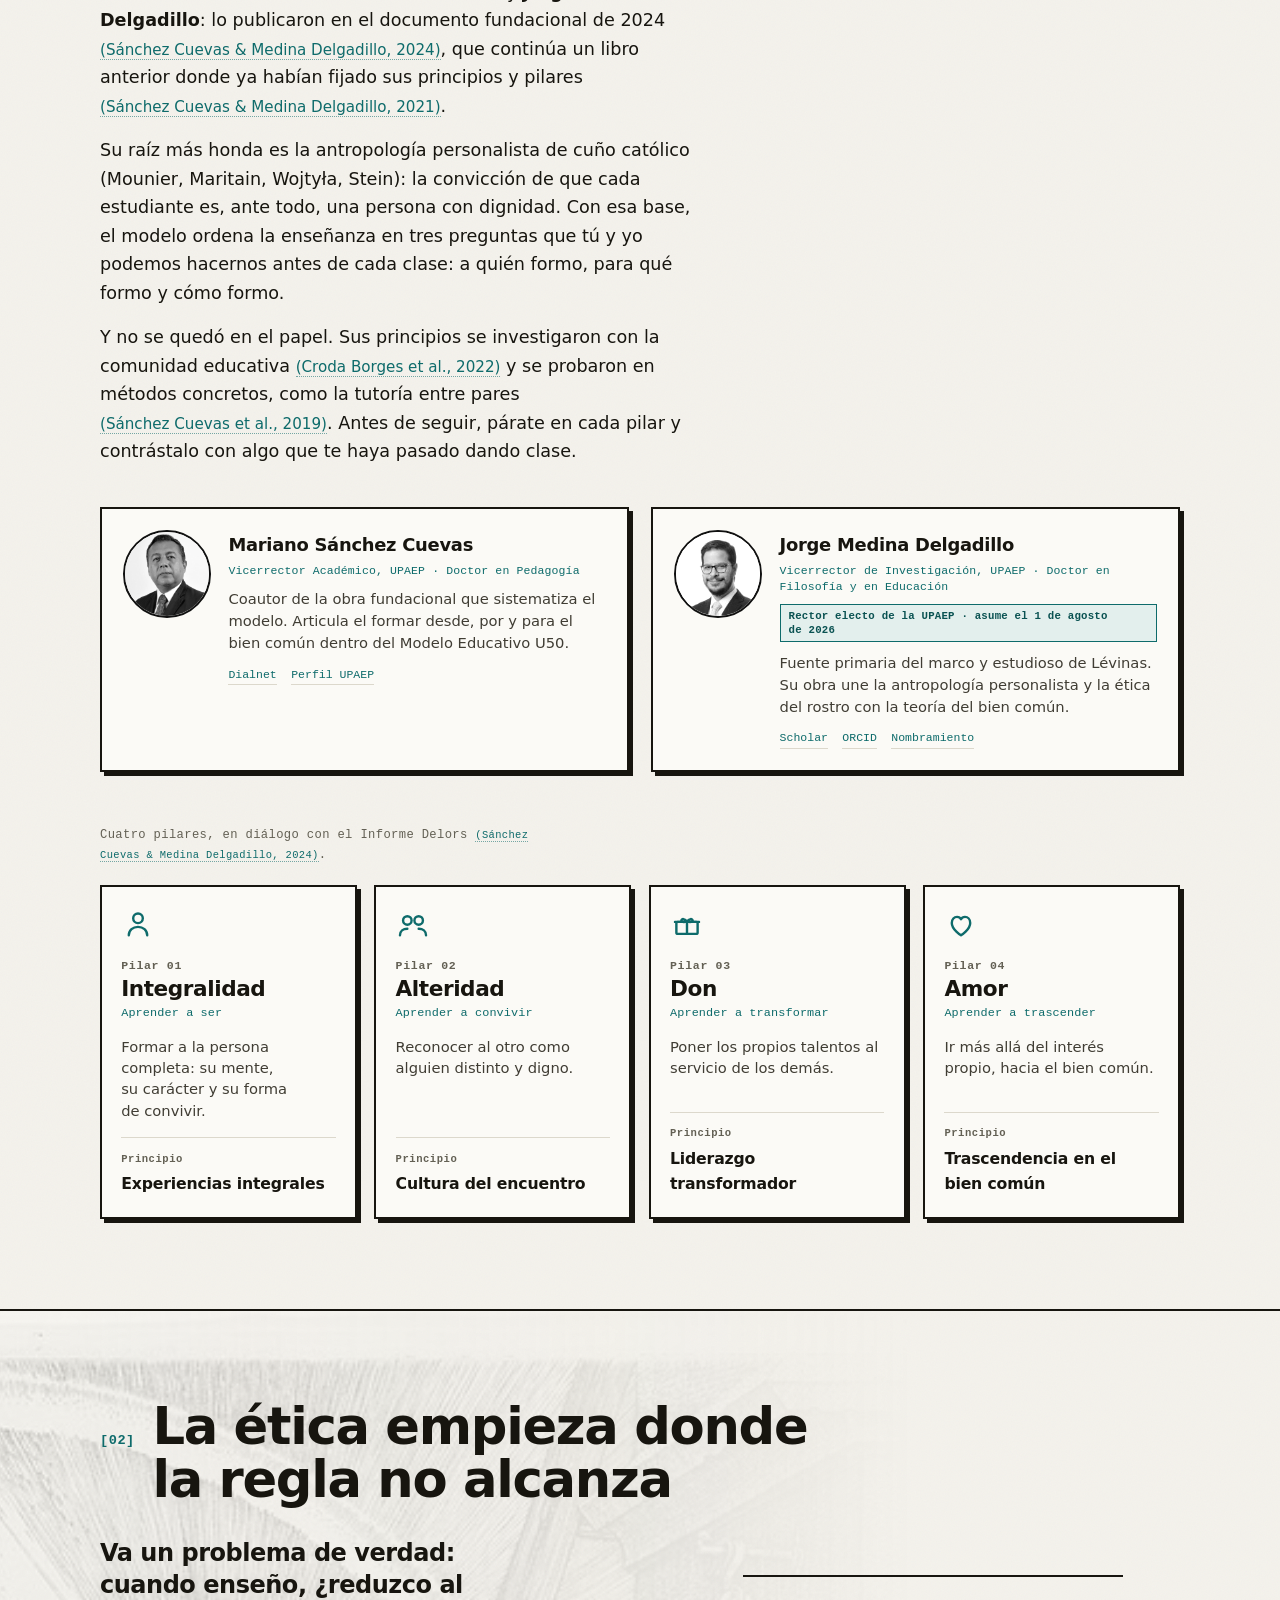
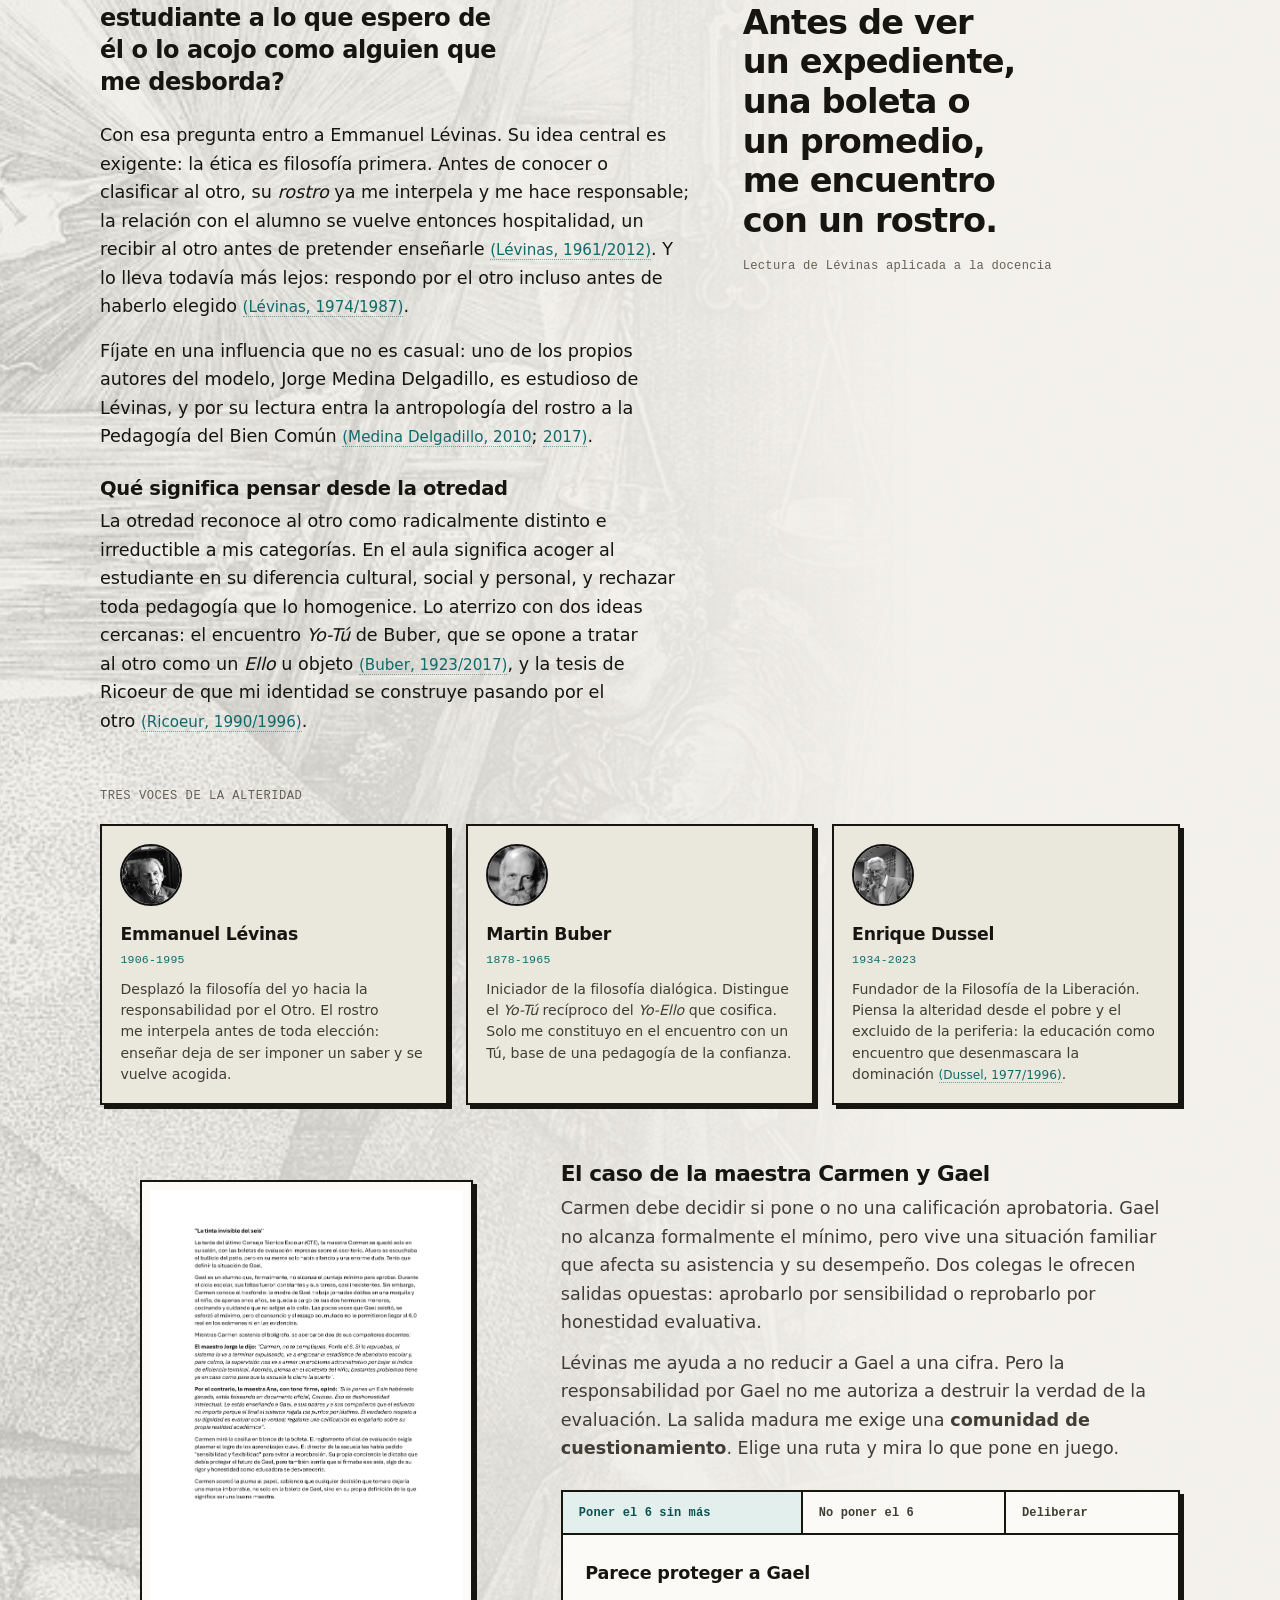
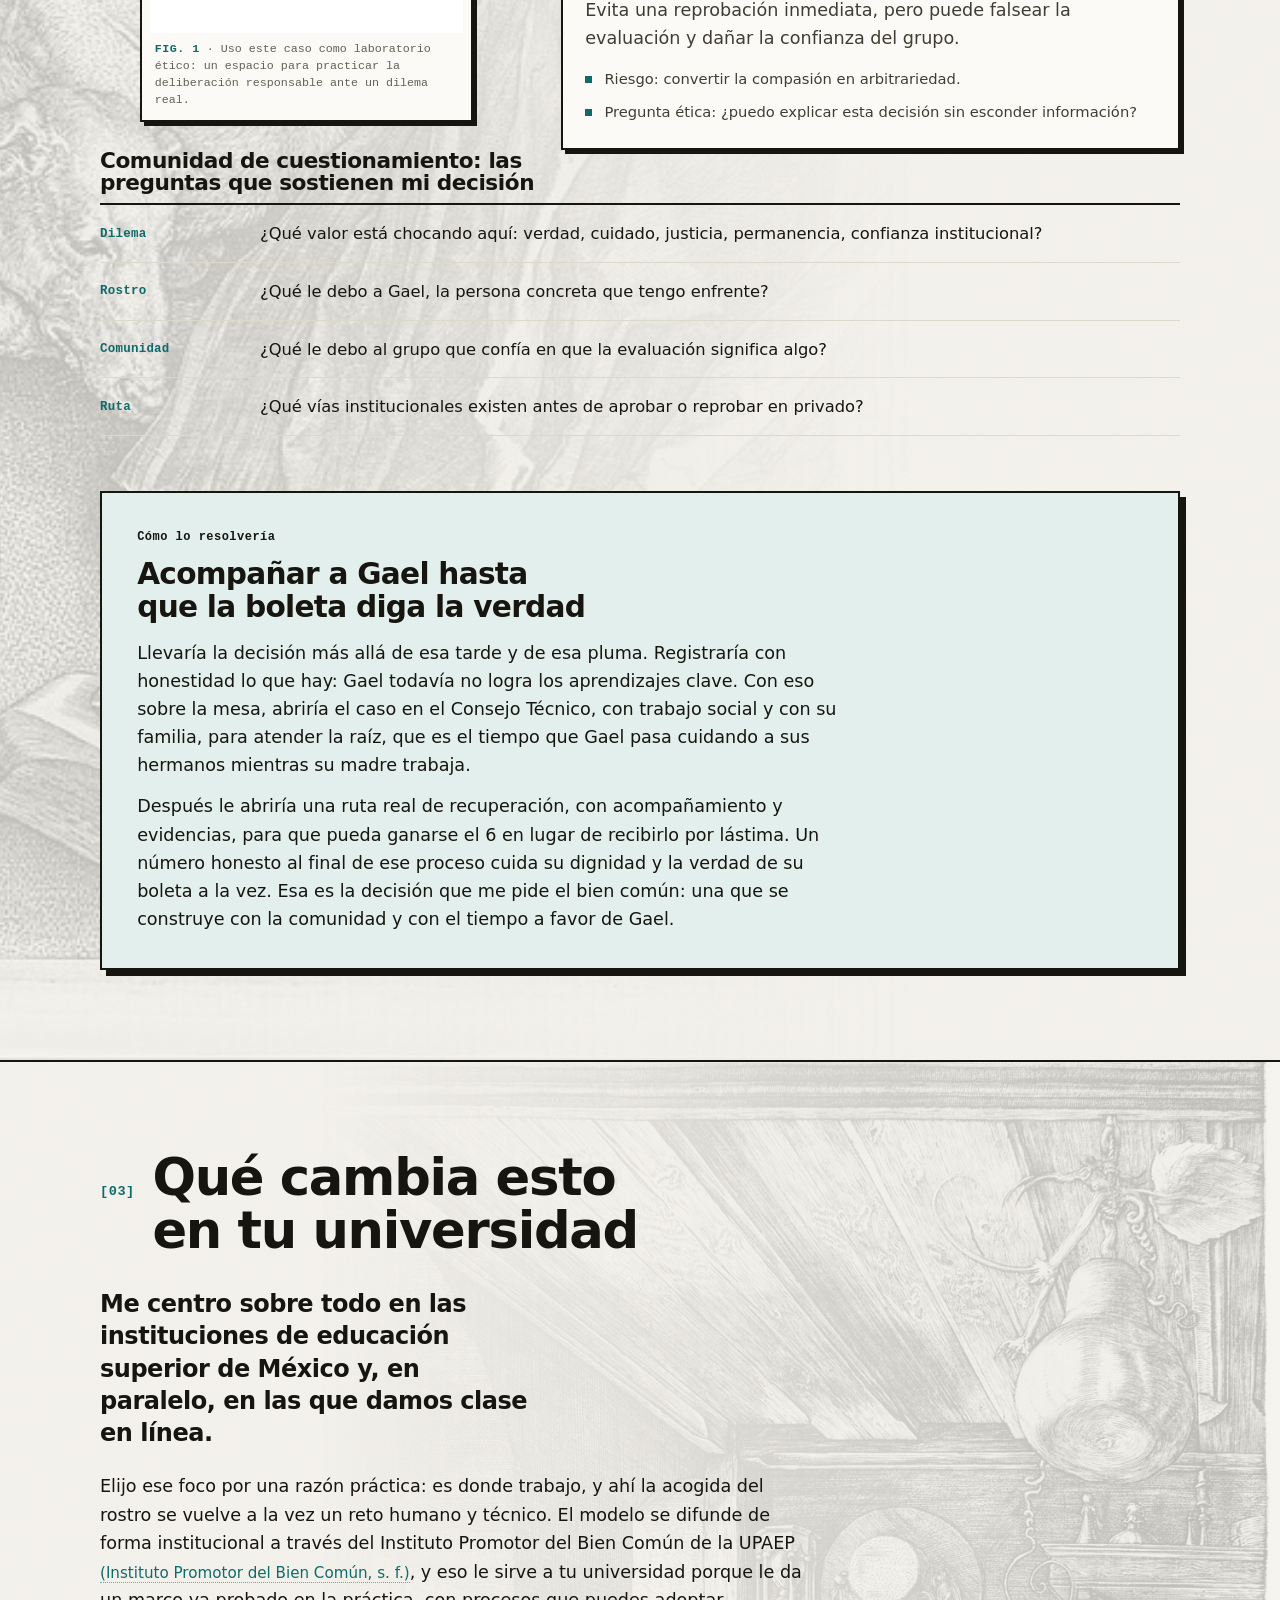
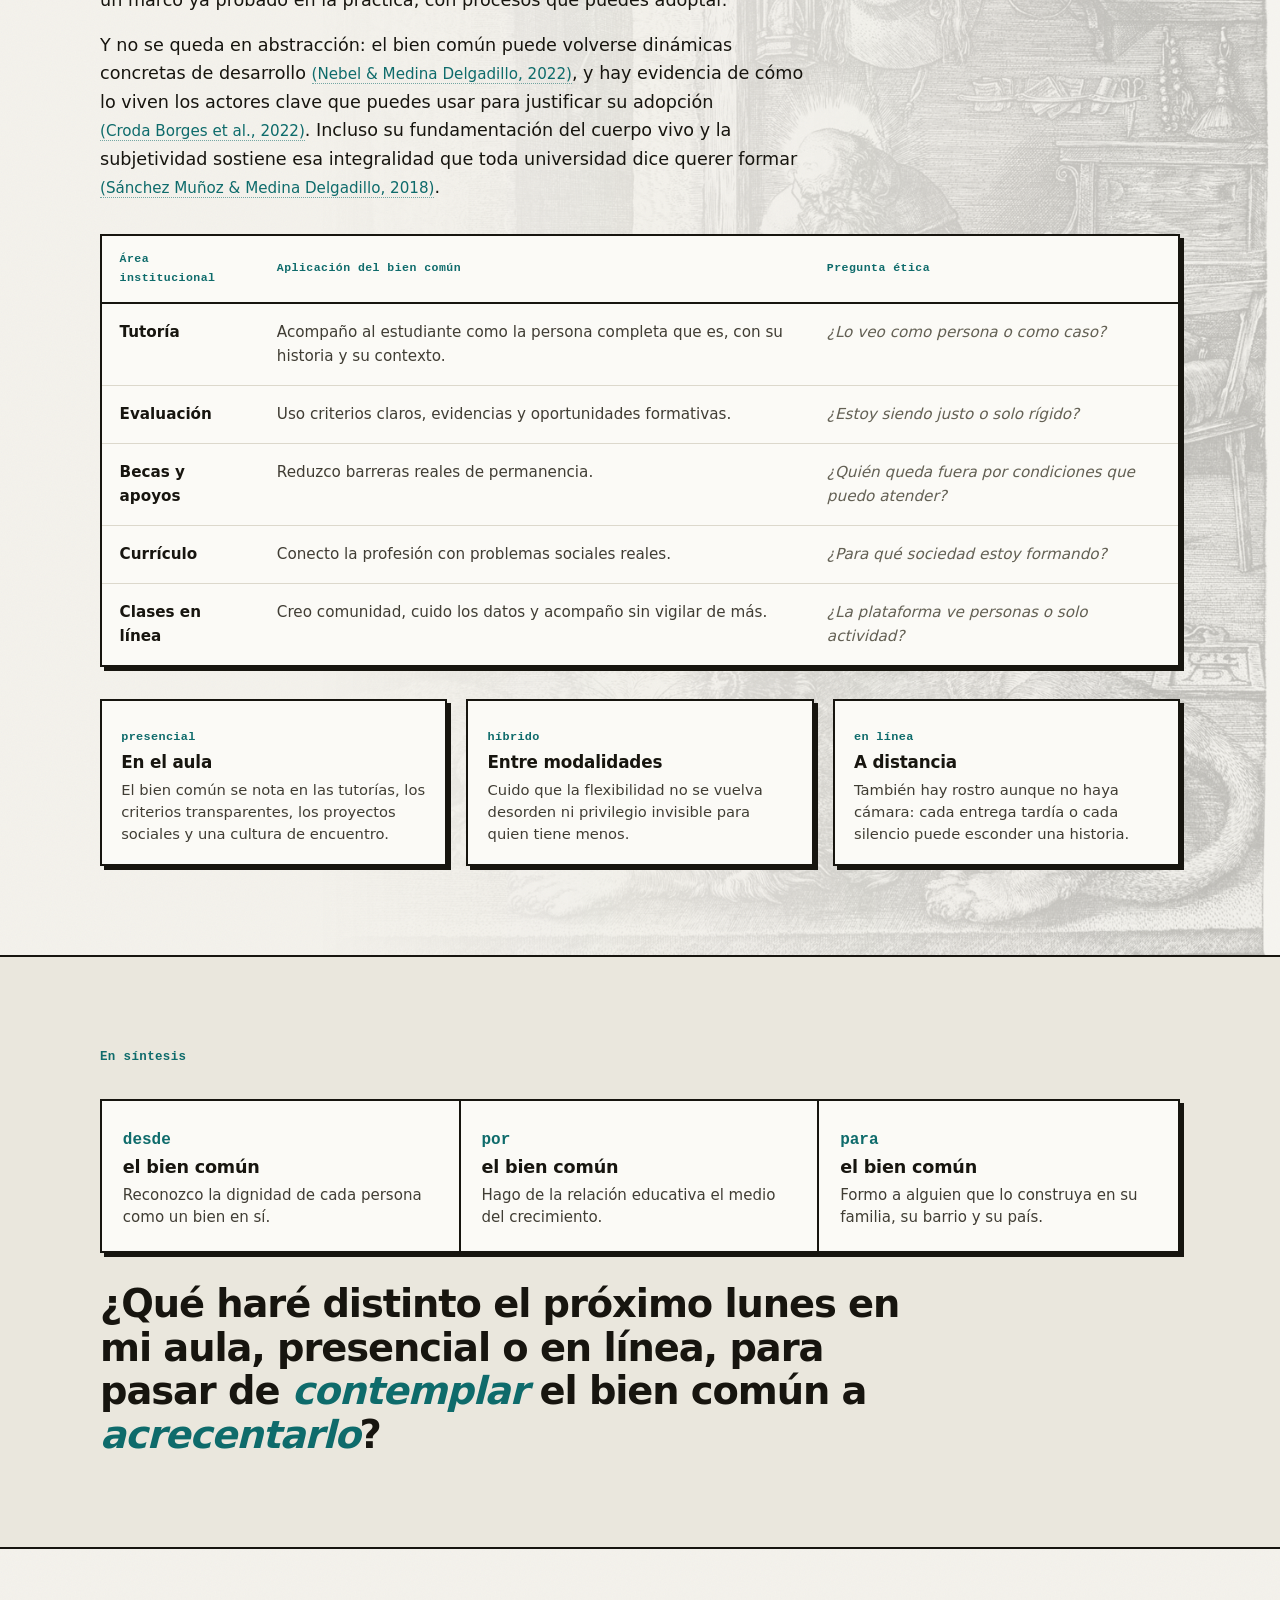
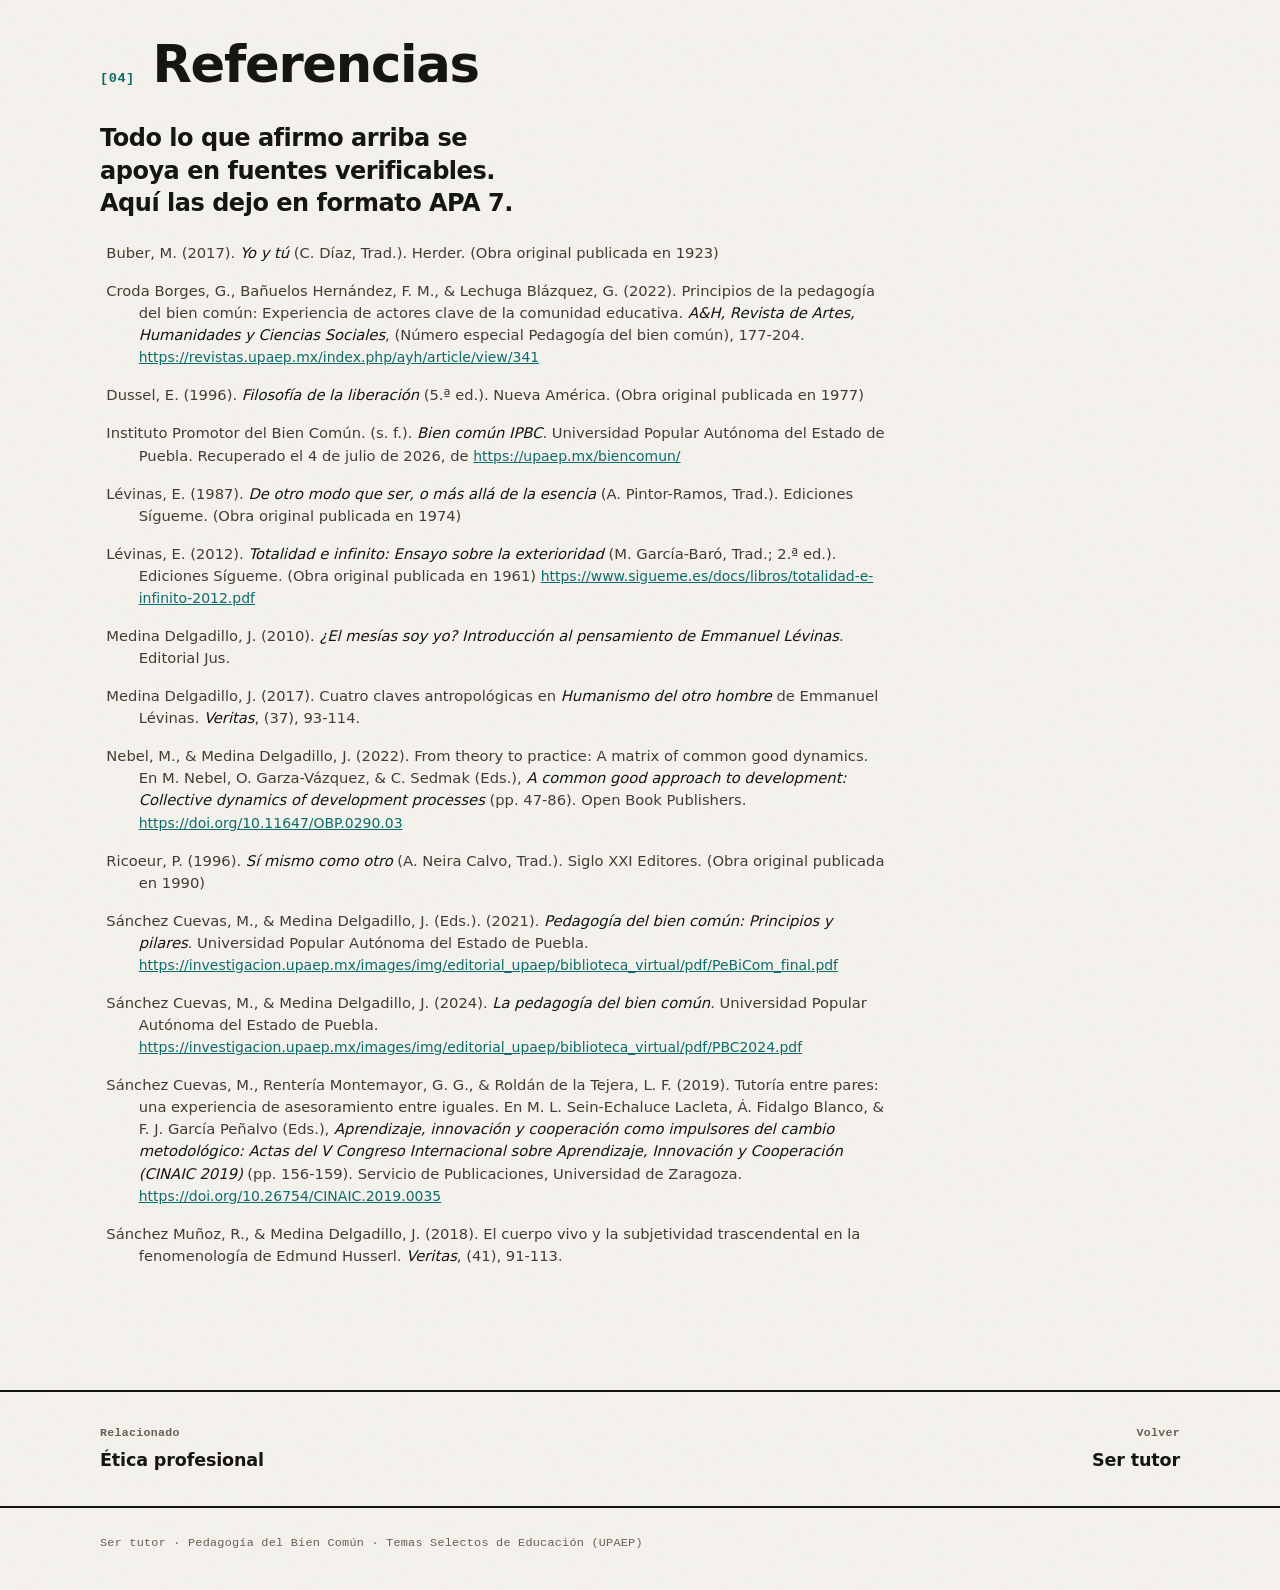
==== commit f4bcda3b: "bien-comun: remate del caso Carmen y Gael con una decisión razonada Cierra la sección del caso con u" ====
--- a/docs/bien-comun/index.html
+++ b/docs/bien-comun/index.html
@@ -203,6 +203,13 @@
   .cq .lbl{font-family:var(--mono);font-size:.78rem;color:var(--accent);letter-spacing:.02em;font-weight:700;padding-top:.1rem}
   .cq .qq{color:var(--ink);font-size:1.02rem;line-height:1.42}
   @media (max-width:560px){.cq li{grid-template-columns:1fr;gap:.25rem}}
+
+  /* remate / decisión del caso */
+  .verdict{margin-top:clamp(2.4rem,5vw,3.4rem);border:2px solid var(--ink);background:var(--accent-wash);box-shadow:var(--shadow-hard);padding:clamp(1.5rem,3.5vw,2.2rem)}
+  .verdict__k{font-family:var(--mono);font-size:.75rem;color:var(--accent-strong);letter-spacing:.04em;font-weight:700;margin:0 0 .7rem}
+  .verdict h3{font-size:clamp(1.35rem,1rem + 1.5vw,1.85rem);letter-spacing:-.025em;line-height:1.12;margin:0 0 .9rem;max-width:26ch}
+  .verdict p{color:var(--ink);line-height:1.6;max-width:64ch}
+  .verdict p + p{margin-top:.8rem}
 
   /* table */
   .table-scroll{overflow-x:auto;margin-top:2rem;border:2px solid var(--ink);box-shadow:var(--shadow-hard-sm)}
@@ -463,6 +470,13 @@
           <li><span class="lbl">Comunidad</span><span class="qq">¿Qué le debo al grupo que confía en que la evaluación significa algo?</span></li>
           <li><span class="lbl">Ruta</span><span class="qq">¿Qué vías institucionales existen antes de aprobar o reprobar en privado?</span></li>
         </ul>
+
+        <div class="verdict reveal">
+          <p class="verdict__k">Cómo lo resolvería</p>
+          <h3>Acompañar a Gael hasta que la boleta diga la verdad</h3>
+          <p>Llevaría la decisión más allá de esa tarde y de esa pluma. Registraría con honestidad lo que hay: Gael todavía no logra los aprendizajes clave. Con eso sobre la mesa, abriría el caso en el Consejo Técnico, con trabajo social y con su familia, para atender la raíz, que es el tiempo que Gael pasa cuidando a sus hermanos mientras su madre trabaja.</p>
+          <p>Después le abriría una ruta real de recuperación, con acompañamiento y evidencias, para que pueda ganarse el 6 en lugar de recibirlo por lástima. Un número honesto al final de ese proceso cuida su dignidad y la verdad de su boleta a la vez. Esa es la decisión que me pide el bien común: una que se construye con la comunidad y con el tiempo a favor de Gael.</p>
+        </div>
       </div>
     </div>
   </section>
